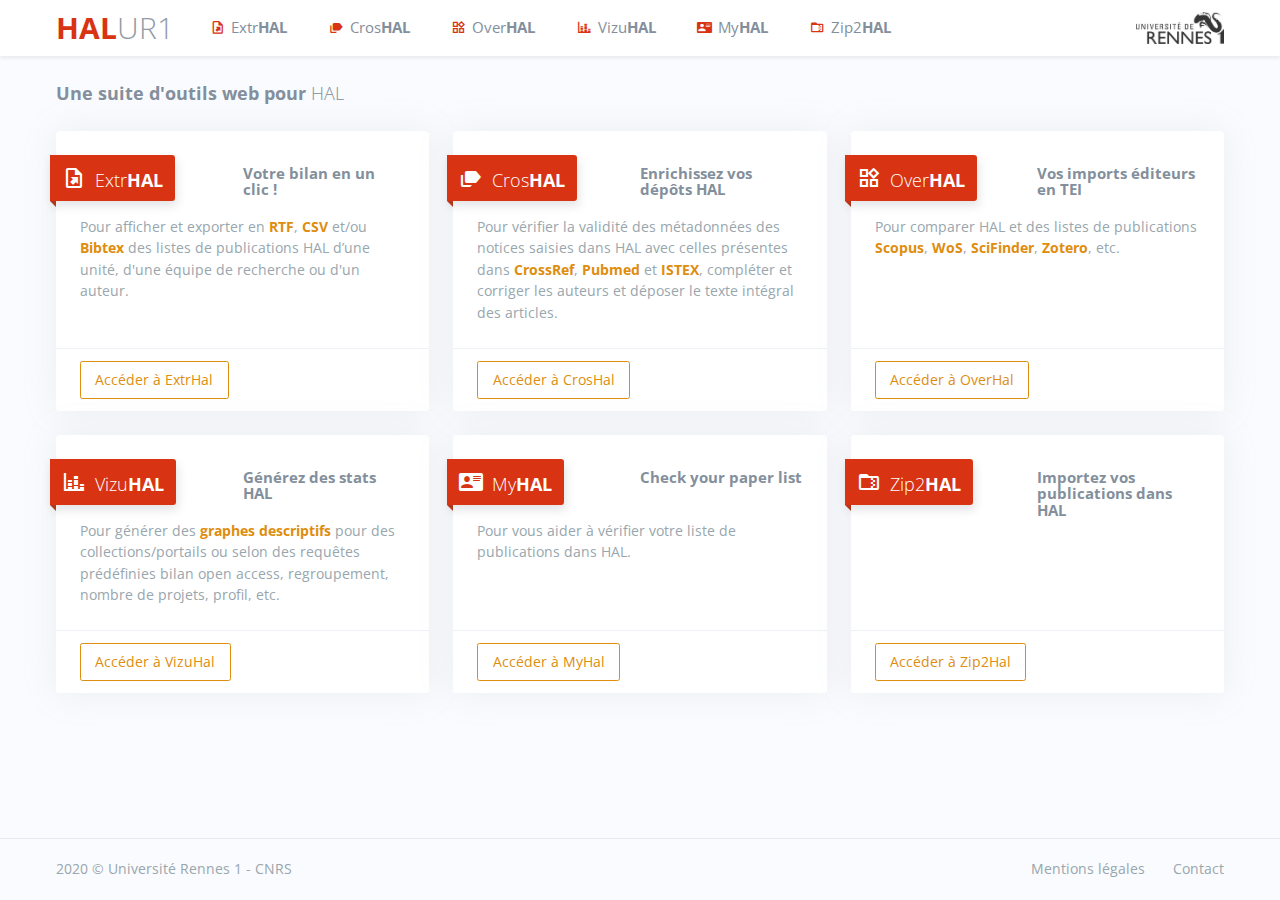
==== index.html @ c28a36e7 "Dépôt initial" ====
<!DOCTYPE html>
    <html lang="en">

    <head>
        <meta charset="utf-8" />
        <title>HAL - UR1</title>
        <meta name="viewport" content="width=device-width, initial-scale=1.0">
        <meta content="" name="description" />
        <meta content="Coderthemes + Lizuka" name="author" />
        <!-- App favicon -->
        <link rel="shortcut icon" href="assets/images/favicon.ico">

        <!-- third party css -->
        <!-- <link href="assets/css/vendor/jquery-jvectormap-1.2.2.css" rel="stylesheet" type="text/css" /> -->
        <!-- third party css end -->

        <!-- App css -->
        <link href="assets/css/icons.min.css" rel="stylesheet" type="text/css" />
        <link href="assets/css/app-hal-ur1.min.css" rel="stylesheet" type="text/css" id="light-style" />
        <!-- <link href="assets/css/app-creative-dark.min.css" rel="stylesheet" type="text/css" id="dark-style" /> -->
        

    </head>

    <body class="loading" data-layout="topnav">
        
        <!-- Begin page -->
        <div class="wrapper">

            <!-- ============================================================== -->
            <!-- Start Page Content here -->
            <!-- ============================================================== -->

            <div class="content-page">
                <div class="content">
                    

                    <div class="topnav shadow-sm">
                        <div class="container-fluid d-flex justify-content-between  ">
                            <nav class="navbar navbar-light navbar-expand-lg topnav-menu">
                                <div class="brand-name mr-4">
                                    <h1 class="h2"><a href="index.html" class=" text-gray-700"><span class="text-primary">HAL</span><span class="font-weight-light">UR1</span></a></h1>
                                </div>
                                <a class="navbar-toggle"  data-toggle="collapse" data-target="#topnav-menu-content">
                                    <div class="lines">
                                        <span></span>
                                        <span></span>
                                        <span></span>
                                    </div>
                                </a>
                                <div class="collapse navbar-collapse" id="topnav-menu-content">
                                    <ul class="navbar-nav">
                                        <li class="nav-item dropdown">
                                            <a class="nav-link dropdown-toggle arrow-none" href="extrhal.html" id="topnav-extrhal" role="button">
                                                <i class="mdi mdi-file-export-outline text-primary mr-1"></i>Extr<span class="font-weight-bold">HAL</span> 
                                            </a>
                       
                                        </li>
                                        <li class="nav-item dropdown">
                                            <a class="nav-link dropdown-toggle arrow-none" href="croshal.html" id="topnav-crosshal" role="button">
                                                <i class="mdi mdi-label-multiple text-primary mr-1"></i>Cros<span class="font-weight-bold">HAL</span> 
                                            </a>
                                        </li>
                                        <li class="nav-item dropdown">
                                            <a class="nav-link dropdown-toggle arrow-none" href="overhal.html" id="topnav-overhal" role="button">
                                                <i class="mdi mdi-widgets-outline text-primary mr-1"></i>Over<span class="font-weight-bold">HAL</span> 
                                            </a>
                        
                                        </li>
                                        <li class="nav-item dropdown">
                                            <a class="nav-link dropdown-toggle arrow-none" href="vizuhal.html" id="topnav-vizuhal" role="button">
                                                <i class="mdi mdi-chart-bar-stacked text-primary mr-1"></i>Vizu<span class="font-weight-bold">HAL</span> 
                                            </a>
                        
                                        </li>

                                        <li class="nav-item dropdown">
                                            <a class="nav-link dropdown-toggle arrow-none" href="myhal.html" id="topnav-myhal" role="button">
                                                <i class="mdi mdi mdi-account-card-details text-primary mr-1"></i>My<span class="font-weight-bold">HAL</span> 
                                            </a>
                                        </li>

                                        <li class="nav-item dropdown">
                                            <a class="nav-link dropdown-toggle arrow-none" href="zip2hal.html" id="topnav-myhal" role="button">
                                                <i class="mdi mdi mdi-folder-zip-outline text-primary mr-1"></i>Zip2<span class="font-weight-bold">HAL</span> 
                                            </a>
                                        </li>
                                        <!-- <li class="nav-item dropdown">
                                            <a class="nav-link dropdown-toggle arrow-none" href="zip2hal.html" id="topnav-zip2hal" role="button" data-toggle="dropdown" aria-haspopup="true" aria-expanded="false">
                                                <i class="mdi mdi-folder-zip-outline text-primary mr-1"></i>Zip2<span class="font-weight-bold">HAL</span> <div class="arrow-down"></div>
                                            </a>
                                            <div class="dropdown-menu" aria-labelledby="topnav-layouts">
                                                <a href="#!" class="dropdown-item">Exemple de sous menu</a>
                                                <a href="#!" class="dropdown-item">Exemple de sous menu</a>
                                            </div>
                                        </li> -->
                                    </ul>
                                </div>
                            </nav>

                            <div class="brand-logo mt-2 ml-4">
                                    <img src="assets/images/logo_UR1_gris_petit.jpg" alt="" height="32">

                            </div>
                        </div>
                    </div>

                    
                    <!-- Start Content-->
                    <div class="container-fluid">

                        <!-- start page title -->
                        <div class="row">
                            <div class="col-12">
                                <div class="page-title-box">
                                    <h4 class="page-title">Une suite d'outils web pour <span class="font-weight-light">HAL</span></h4>
                                </div>
                            </div>
                        </div>
                        <!-- end page title -->

                        <div class="row">
                            <div class="col-12">

                                <div class="row">
                                    <div class="col-lg-4 d-flex">

                                        <div class="card ribbon-box w-100">
                                            <div class="card-body">
                                                <div class="ribbon ribbon-primary float-left"><i class="mdi mdi-file-export-outline mdi-24px text-white mr-1"></i> <h4 class="d-inline"> <span class="font-weight-light">Extr</span>HAL</h4></div>
                                                <h5 class="float-right w-50">Votre bilan en un clic&nbsp;!</h5>
                                                <div class="ribbon-content">
                                                    <p class="mb-0 text-muted">
                                                        Pour afficher et exporter en 
                                                        <span class="text-secondary font-weight-bold">RTF</span>, <span class="text-secondary font-weight-bold">CSV</span> et/ou <span class="text-secondary font-weight-bold">Bibtex</span> des listes de publications HAL d’une unité, d'une équipe de recherche ou d'un auteur.
                                                    </p>
                                                
                                                </div>
                                            </div> <!-- end card-body -->
                                            <div class="card-footer">
                                                <a href="extrhal.html" class="btn btn-outline-secondary">Accéder à ExtrHal</a>
                                            </div>
                                        </div> <!-- end card-->

                                    </div> <!-- end col-->

                                    <div class="col-lg-4 d-flex">

                                        <div class="card ribbon-box w-100">
                                            <div class="card-body">
                                                <div class="ribbon ribbon-primary float-left"><i class="mdi mdi-label-multiple mdi-24px text-white mr-1"></i> <h4 class="d-inline"> <span class="font-weight-light">Cros</span>HAL</h4></div>
                                                <h5 class="float-right w-50">Enrichissez vos dépôts HAL</h5>
                                                <div class="ribbon-content">
                                                    <p class="mb-0 text-muted">
                                                       Pour vérifier la validité des métadonnées des notices saisies dans HAL avec celles présentes dans <span class="text-secondary font-weight-bold">CrossRef</span>, <span class="text-secondary font-weight-bold">Pubmed</span> et <span class="text-secondary font-weight-bold">ISTEX</span>, compléter et corriger les auteurs et déposer le texte intégral des articles.
                                                    </p>
                                                
                                                </div>
                                            </div> <!-- end card-body -->
                                            <div class="card-footer">
                                                <a href="croshal.html" class="btn btn-outline-secondary">Accéder à CrosHal</a>
                                            </div>
                                        </div> <!-- end card-->

                                    </div> <!-- end col-->
                                
                                    <div class="col-lg-4 d-flex">

                                        <div class="card ribbon-box w-100">
                                            <div class="card-body">
                                                <div class="ribbon ribbon-primary float-left"><i class="mdi mdi-widgets-outline mdi-24px text-white mr-1"></i> <h4 class="d-inline"> <span class="font-weight-light">Over</span>HAL</h4></div>
                                                <h5 class="float-right w-50">Vos imports éditeurs en TEI</h5>
                                                <div class="ribbon-content">
                                                    <p class="mb-0 text-muted">
                                                        Pour comparer HAL et des listes de publications <span class="text-secondary font-weight-bold">Scopus</span>, <span class="text-secondary font-weight-bold">WoS</span>, <span class="text-secondary font-weight-bold">SciFinder</span>, <span class="text-secondary font-weight-bold">Zotero</span>, etc.
                                                    </p>
                                                
                                                </div>
                                            </div> <!-- end card-body -->
                                            <div class="card-footer">
                                                <a href="overhal.html" class="btn btn-outline-secondary">Accéder à OverHal</a>
                                            </div>
                                        </div> <!-- end card-->

                                    </div> <!-- end col-->
                                    </div> <!-- end row -->

                                <div class="row">
                                    <div class="col-lg-4 d-flex">

                                        <div class="card ribbon-box w-100">
                                            <div class="card-body">
                                                <div class="ribbon ribbon-primary float-left"><i class="mdi mdi-chart-bar-stacked mdi-24px text-white mr-1"></i> <h4 class="d-inline"> <span class="font-weight-light">Vizu</span>HAL</h4></div>
                                                <h5 class="float-right w-50">Générez des stats HAL</h5>
                                                <div class="ribbon-content">
                                                    <p class="mb-0 text-muted">
                                                        Pour générer des <span class="text-secondary font-weight-bold">graphes descriptifs</span> pour des collections/portails ou selon des requêtes prédéfinies bilan open access, regroupement, nombre de projets, profil, etc.
                                                        
                                                    </p>
                                                
                                                </div>
                                            </div> <!-- end card-body -->
                                            <div class="card-footer">
                                                <a href="vizuhal.html" class="btn btn-outline-secondary">Accéder à VizuHal</a>
                                            </div>
                                        </div> <!-- end card-->

                                    </div> <!-- end col-->

                                    <div class="col-lg-4 d-flex">

                                        <div class="card ribbon-box w-100">
                                            <div class="card-body">
                                                <div class="ribbon ribbon-primary float-left"><i class="mdi mdi mdi-account-card-details mdi-24px text-white mr-1"></i> <h4 class="d-inline"> <span class="font-weight-light">My</span>HAL</h4></div>
                                                <h5 class="float-right w-50">Check your paper list</h5>
                                                <div class="ribbon-content">
                                                    <p class="mb-0 text-muted">
                                                       Pour vous aider à vérifier votre liste de publications dans HAL.
                                                    </p>
                                                
                                                </div>
                                            </div> <!-- end card-body -->
                                            <div class="card-footer">
                                                <a href="myhal.html" class="btn btn-outline-secondary">Accéder à MyHal</a>
                                            </div>
                                        </div> <!-- end card-->

                                    </div> <!-- end col-->
                                
                                    <div class="col-lg-4 d-flex">

                                        <div class="card ribbon-box w-100">
                                            <div class="card-body">
                                                <div class="ribbon ribbon-primary float-left"><i class="mdi mdi-folder-zip-outline  mdi-24px text-white mr-1"></i> <h4 class="d-inline"> <span class="font-weight-light">Zip2</span>HAL</h4></div>
                                                <h5 class="float-right w-50">Importez vos publications dans HAL</h5>
                                                <div class="ribbon-content">
                                                    <p class="mb-0 text-muted">
                                                        
                                                    </p>
                                                
                                                </div>
                                            </div> <!-- end card-body -->
                                            <div class="card-footer">
                                                <a href="zip2hal.html" class="btn btn-outline-secondary">Accéder à Zip2Hal</a>
                                            </div>
                                        </div> <!-- end card-->

                                    </div> <!-- end col-->
                                    </div> <!-- end row -->

                            </div> <!-- end col -->
                        </div>
                        <!-- end row -->

                       

                    </div>
                    <!-- container -->

                </div>
                <!-- content -->

                <!-- Footer Start -->
                <footer class="footer">
                    <div class="container-fluid">
                        <div class="row">
                            <div class="col-md-6">
                                2020 © Université Rennes 1 - CNRS
                            </div>
                            <div class="col-md-6">
                                <div class="text-md-right footer-links d-none d-md-block">
                                    <a href="javascript: void(0);">Mentions légales</a>
                                    <a href="javascript: void(0);">Contact</a>
                                </div>
                            </div>
                        </div>
                    </div>
                </footer>
                <!-- end Footer -->

            </div>

            <!-- ============================================================== -->
            <!-- End Page content -->
            <!-- ============================================================== -->


        </div>
        <!-- END wrapper -->

       

        <!-- bundle -->
        <script src="assets/js/vendor.min.js"></script>
        <script src="assets/js/app.min.js"></script>

        <!-- third party js -->
        <!-- <script src="assets/js/vendor/apexcharts.min.js"></script> -->
        <!-- <script src="assets/js/vendor/jquery-jvectormap-1.2.2.min.js"></script> -->
        <!-- <script src="assets/js/vendor/jquery-jvectormap-world-mill-en.js"></script> -->
        <!-- third party js ends -->

        <!-- demo app -->
        <!-- <script src="assets/js/pages/demo.dashboard.js"></script> -->
        <!-- end demo js-->
    </body>
</html>
---- assets/css/icons.min.css ----
@charset "UTF-8";@font-face{font-family:unicons;src:url(../fonts/unicons.eot?34404611);src:url(../fontsunicons.eot?34404611#iefix) format("embedded-opentype"),url(../fonts/unicons.woff2?34404611) format("woff2"),url(../fonts/unicons.woff?34404611) format("woff"),url(../fonts/unicons.ttf?34404611) format("truetype"),url(../fonts/unicons.svg?34404611#unicons) format("svg");font-weight:400;font-style:normal}[class*=" uil-"]:before,[class^=uil-]:before{font-family:unicons;font-style:normal;font-weight:400;speak:none;display:inline-block;text-decoration:inherit;text-align:center;font-variant:normal;text-transform:none;line-height:1em;-webkit-font-smoothing:antialiased;-moz-osx-font-smoothing:grayscale}.uil-0-plus:before{content:'\e800'}.uil-10-plus:before{content:'\e801'}.uil-12-plus:before{content:'\e802'}.uil-13-plus:before{content:'\e803'}.uil-16-plus:before{content:'\e804'}.uil-17-plus:before{content:'\e805'}.uil-18-plus:before{content:'\e806'}.uil-21-plus:before{content:'\e807'}.uil-3-plus:before{content:'\e808'}.uil-500px:before{content:'\e809'}.uil-6-plus:before{content:'\e80a'}.uil-abacus:before{content:'\e80b'}.uil-accessible-icon-alt:before{content:'\e80c'}.uil-adjust-alt:before{content:'\e80d'}.uil-adjust-circle:before{content:'\e80e'}.uil-adjust-half:before{content:'\e80f'}.uil-adjust:before{content:'\e810'}.uil-adobe:before{content:'\e811'}.uil-airplay:before{content:'\e812'}.uil-align-alt:before{content:'\e813'}.uil-align-center-alt:before{content:'\e814'}.uil-align-center-h:before{content:'\e815'}.uil-align-center-justify:before{content:'\e816'}.uil-align-center-v:before{content:'\e817'}.uil-align-center:before{content:'\e818'}.uil-align-justify:before{content:'\e819'}.uil-align-left-justify:before{content:'\e81a'}.uil-align-left:before{content:'\e81b'}.uil-align-letter-right:before{content:'\e81c'}.uil-align-right-justify:before{content:'\e81d'}.uil-align-right:before{content:'\e81e'}.uil-align:before{content:'\e81f'}.uil-ambulance:before{content:'\e820'}.uil-analysis:before{content:'\e821'}.uil-analytics:before{content:'\e822'}.uil-anchor:before{content:'\e823'}.uil-android-phone-slash:before{content:'\e824'}.uil-angle-double-down:before{content:'\e825'}.uil-angle-double-left:before{content:'\e826'}.uil-angle-double-right:before{content:'\e827'}.uil-angle-double-up:before{content:'\e828'}.uil-angle-down:before{content:'\e829'}.uil-angle-left:before{content:'\e82a'}.uil-angle-right-b:before{content:'\e82b'}.uil-angle-right:before{content:'\e82c'}.uil-angle-up:before{content:'\e82d'}.uil-angry:before{content:'\e82e'}.uil-ankh:before{content:'\e82f'}.uil-annoyed-alt:before{content:'\e830'}.uil-annoyed:before{content:'\e831'}.uil-apple:before{content:'\e832'}.uil-apps:before{content:'\e833'}.uil-archive-alt:before{content:'\e834'}.uil-archive:before{content:'\e835'}.uil-archway:before{content:'\e836'}.uil-arrow-break:before{content:'\e837'}.uil-arrow-circle-down:before{content:'\e838'}.uil-arrow-circle-left:before{content:'\e839'}.uil-arrow-circle-right:before{content:'\e83a'}.uil-arrow-circle-up:before{content:'\e83b'}.uil-arrow-compress-h:before{content:'\e83c'}.uil-arrow-down-left:before{content:'\e83d'}.uil-arrow-down-right:before{content:'\e83e'}.uil-arrow-down:before{content:'\e83f'}.uil-arrow-from-right:before{content:'\e840'}.uil-arrow-from-top:before{content:'\e841'}.uil-arrow-growth:before{content:'\e842'}.uil-arrow-left:before{content:'\e843'}.uil-arrow-random:before{content:'\e844'}.uil-arrow-resize-diagonal:before{content:'\e845'}.uil-arrow-right:before{content:'\e846'}.uil-arrow-to-bottom:before{content:'\e847'}.uil-arrow-to-right:before{content:'\e848'}.uil-arrow-up-left:before{content:'\e849'}.uil-arrow-up-right:before{content:'\e84a'}.uil-arrow-up:before{content:'\e84b'}.uil-arrows-h-alt:before{content:'\e84c'}.uil-arrows-h:before{content:'\e84d'}.uil-arrows-left-down:before{content:'\e84e'}.uil-arrows-maximize:before{content:'\e84f'}.uil-arrows-merge:before{content:'\e850'}.uil-arrows-resize-h:before{content:'\e851'}.uil-arrows-resize-v:before{content:'\e852'}.uil-arrows-resize:before{content:'\e853'}.uil-arrows-right-down:before{content:'\e854'}.uil-arrows-shrink-h:before{content:'\e855'}.uil-arrows-shrink-v:before{content:'\e856'}.uil-arrows-up-right:before{content:'\e857'}.uil-arrows-v-alt:before{content:'\e858'}.uil-arrows-v:before{content:'\e859'}.uil-assistive-listening-systems:before{content:'\e85a'}.uil-asterisk:before{content:'\e85b'}.uil-at:before{content:'\e85c'}.uil-atm-card:before{content:'\e85d'}.uil-atom:before{content:'\e85e'}.uil-auto-flash:before{content:'\e85f'}.uil-award-alt:before{content:'\e860'}.uil-award:before{content:'\e861'}.uil-baby-carriage:before{content:'\e862'}.uil-backpack:before{content:'\e863'}.uil-backspace:before{content:'\e864'}.uil-backward:before{content:'\e865'}.uil-bag-alt:before{content:'\e866'}.uil-bag-slash:before{content:'\e867'}.uil-bag:before{content:'\e868'}.uil-balance-scale:before{content:'\e869'}.uil-ball:before{content:'\e86a'}.uil-ban:before{content:'\e86b'}.uil-bars:before{content:'\e86c'}.uil-basketball-hoop:before{content:'\e86d'}.uil-basketball:before{content:'\e86e'}.uil-battery-bolt:before{content:'\e86f'}.uil-battery-empty:before{content:'\e870'}.uil-bed-double:before{content:'\e871'}.uil-bed:before{content:'\e872'}.uil-behance:before{content:'\e873'}.uil-bell-school:before{content:'\e874'}.uil-bell-slash:before{content:'\e875'}.uil-bell:before{content:'\e876'}.uil-bill:before{content:'\e877'}.uil-bitcoin-circle:before{content:'\e878'}.uil-bitcoin:before{content:'\e879'}.uil-black-berry:before{content:'\e87a'}.uil-bluetooth-b:before{content:'\e87b'}.uil-bold:before{content:'\e87c'}.uil-bolt-alt:before{content:'\e87d'}.uil-bolt-slash:before{content:'\e87e'}.uil-bolt:before{content:'\e87f'}.uil-book-alt:before{content:'\e880'}.uil-book-medical:before{content:'\e881'}.uil-book-open:before{content:'\e882'}.uil-book-reader:before{content:'\e883'}.uil-book:before{content:'\e884'}.uil-bookmark-full:before{content:'\e885'}.uil-bookmark:before{content:'\e886'}.uil-books:before{content:'\e887'}.uil-boombox:before{content:'\e888'}.uil-border-alt:before{content:'\e889'}.uil-border-bottom:before{content:'\e88a'}.uil-border-clear:before{content:'\e88b'}.uil-border-horizontal:before{content:'\e88c'}.uil-border-inner:before{content:'\e88d'}.uil-border-left:before{content:'\e88e'}.uil-border-out:before{content:'\e88f'}.uil-border-right:before{content:'\e890'}.uil-border-top:before{content:'\e891'}.uil-border-vertical:before{content:'\e892'}.uil-box:before{content:'\e893'}.uil-briefcase-alt:before{content:'\e894'}.uil-briefcase:before{content:'\e895'}.uil-bright:before{content:'\e896'}.uil-brightness-empty:before{content:'\e897'}.uil-brightness-half:before{content:'\e898'}.uil-brightness-low:before{content:'\e899'}.uil-brightness-minus:before{content:'\e89a'}.uil-brightness-plus:before{content:'\e89b'}.uil-brightness:before{content:'\e89c'}.uil-bring-bottom:before{content:'\e89d'}.uil-bring-front:before{content:'\e89e'}.uil-brush-alt:before{content:'\e89f'}.uil-bug:before{content:'\e8a0'}.uil-building:before{content:'\e8a1'}.uil-bullseye:before{content:'\e8a2'}.uil-bus-alt:before{content:'\e8a3'}.uil-bus-school:before{content:'\e8a4'}.uil-bus:before{content:'\e8a5'}.uil-calcualtor:before{content:'\e8a6'}.uil-calculator-alt:before{content:'\e8a7'}.uil-calendar-alt:before{content:'\e8a8'}.uil-calendar-slash:before{content:'\e8a9'}.uil-calender:before{content:'\e8aa'}.uil-calling:before{content:'\e8ab'}.uil-camera-change:before{content:'\e8ac'}.uil-camera-plus:before{content:'\e8ad'}.uil-camera-slash:before{content:'\e8ae'}.uil-camera:before{content:'\e8af'}.uil-cancel:before{content:'\e8b0'}.uil-capsule:before{content:'\e8b1'}.uil-capture:before{content:'\e8b2'}.uil-car-sideview:before{content:'\e8b3'}.uil-car-slash:before{content:'\e8b4'}.uil-car-wash:before{content:'\e8b5'}.uil-car:before{content:'\e8b6'}.uil-card-atm:before{content:'\e8b7'}.uil-caret-right:before{content:'\e8b8'}.uil-cart:before{content:'\e8b9'}.uil-cell:before{content:'\e8ba'}.uil-celsius:before{content:'\e8bb'}.uil-chart-bar-alt:before{content:'\e8bc'}.uil-chart-bar:before{content:'\e8bd'}.uil-chart-down:before{content:'\e8be'}.uil-chart-growth-alt:before{content:'\e8bf'}.uil-chart-growth:before{content:'\e8c0'}.uil-chart-line:before{content:'\e8c1'}.uil-chart-pie-alt:before{content:'\e8c2'}.uil-chart-pie:before{content:'\e8c3'}.uil-chart:before{content:'\e8c4'}.uil-chat-bubble-user:before{content:'\e8c5'}.uil-chat-info:before{content:'\e8c6'}.uil-chat:before{content:'\e8c7'}.uil-check-circle:before{content:'\e8c8'}.uil-check-square:before{content:'\e8c9'}.uil-check:before{content:'\e8ca'}.uil-circle-layer:before{content:'\e8cb'}.uil-circle:before{content:'\e8cc'}.uil-circuit:before{content:'\e8cd'}.uil-clapper-board:before{content:'\e8ce'}.uil-clipboard-alt:before{content:'\e8cf'}.uil-clipboard-blank:before{content:'\e8d0'}.uil-clipboard-notes:before{content:'\e8d1'}.uil-clipboard:before{content:'\e8d2'}.uil-clock-eight:before{content:'\e8d3'}.uil-clock-five:before{content:'\e8d4'}.uil-clock-nine:before{content:'\e8d5'}.uil-clock-seven:before{content:'\e8d6'}.uil-clock-ten:before{content:'\e8d7'}.uil-clock-three:before{content:'\e8d8'}.uil-clock-two:before{content:'\e8d9'}.uil-clock:before{content:'\e8da'}.uil-closed-captioning:before{content:'\e8db'}.uil-cloud-block:before{content:'\e8dc'}.uil-cloud-bookmark:before{content:'\e8dd'}.uil-cloud-check:before{content:'\e8de'}.uil-cloud-computing:before{content:'\e8df'}.uil-cloud-data-connection:before{content:'\e8e0'}.uil-cloud-database-tree:before{content:'\e8e1'}.uil-cloud-download:before{content:'\e8e2'}.uil-cloud-drizzle:before{content:'\e8e3'}.uil-cloud-exclamation:before{content:'\e8e4'}.uil-cloud-hail:before{content:'\e8e5'}.uil-cloud-heart:before{content:'\e8e6'}.uil-cloud-info:before{content:'\e8e7'}.uil-cloud-lock:before{content:'\e8e8'}.uil-cloud-meatball:before{content:'\e8e9'}.uil-cloud-moon-hail:before{content:'\e8ea'}.uil-cloud-moon-meatball:before{content:'\e8eb'}.uil-cloud-moon-rain:before{content:'\e8ec'}.uil-cloud-moon-showers:before{content:'\e8ed'}.uil-cloud-moon:before{content:'\e8ee'}.uil-cloud-question:before{content:'\e8ef'}.uil-cloud-rain-sun:before{content:'\e8f0'}.uil-cloud-rain:before{content:'\e8f1'}.uil-cloud-redo:before{content:'\e8f2'}.uil-cloud-set:before{content:'\e8f3'}.uil-cloud-share:before{content:'\e8f4'}.uil-cloud-shield:before{content:'\e8f5'}.uil-cloud-showers-alt:before{content:'\e8f6'}.uil-cloud-showers-heavy:before{content:'\e8f7'}.uil-cloud-showers:before{content:'\e8f8'}.uil-cloud-slash:before{content:'\e8f9'}.uil-cloud-sun-hail:before{content:'\e8fa'}.uil-cloud-sun-meatball:before{content:'\e8fb'}.uil-cloud-sun-rain-alt:before{content:'\e8fc'}.uil-cloud-sun-rain:before{content:'\e8fd'}.uil-cloud-sun-tear:before{content:'\e8fe'}.uil-cloud-sun:before{content:'\e8ff'}.uil-cloud-times:before{content:'\e900'}.uil-cloud-unlock:before{content:'\e901'}.uil-cloud-upload:before{content:'\e902'}.uil-cloud-wifi:before{content:'\e903'}.uil-cloud-wind:before{content:'\e904'}.uil-cloud:before{content:'\e905'}.uil-clouds:before{content:'\e906'}.uil-club:before{content:'\e907'}.uil-code:before{content:'\e908'}.uil-coffee:before{content:'\e909'}.uil-cog:before{content:'\e90a'}.uil-coins:before{content:'\e90b'}.uil-columns:before{content:'\e90c'}.uil-comment-alt-block:before{content:'\e90d'}.uil-comment-alt-chart-lines:before{content:'\e90e'}.uil-comment-alt-check:before{content:'\e90f'}.uil-comment-alt-dots:before{content:'\e910'}.uil-comment-alt-download:before{content:'\e911'}.uil-comment-alt-edit:before{content:'\e912'}.uil-comment-alt-exclamation:before{content:'\e913'}.uil-comment-alt-heart:before{content:'\e914'}.uil-comment-alt-image:before{content:'\e915'}.uil-comment-alt-info:before{content:'\e916'}.uil-comment-alt-lines:before{content:'\e917'}.uil-comment-alt-lock:before{content:'\e918'}.uil-comment-alt-medical:before{content:'\e919'}.uil-comment-alt-message:before{content:'\e91a'}.uil-comment-alt-notes:before{content:'\e91b'}.uil-comment-alt-plus:before{content:'\e91c'}.uil-comment-alt-question:before{content:'\e91d'}.uil-comment-alt-redo:before{content:'\e91e'}.uil-comment-alt-search:before{content:'\e91f'}.uil-comment-alt-share:before{content:'\e920'}.uil-comment-alt-shield:before{content:'\e921'}.uil-comment-alt-slash:before{content:'\e922'}.uil-comment-alt-upload:before{content:'\e923'}.uil-comment-alt-verify:before{content:'\e924'}.uil-comment-alt:before{content:'\e925'}.uil-comment-block:before{content:'\e926'}.uil-comment-chart-line:before{content:'\e927'}.uil-comment-check:before{content:'\e928'}.uil-comment-dots:before{content:'\e929'}.uil-comment-download:before{content:'\e92a'}.uil-comment-edit:before{content:'\e92b'}.uil-comment-exclamation:before{content:'\e92c'}.uil-comment-heart:before{content:'\e92d'}.uil-comment-image:before{content:'\e92e'}.uil-comment-info-alt:before{content:'\e92f'}.uil-comment-info:before{content:'\e930'}.uil-comment-lines:before{content:'\e931'}.uil-comment-lock:before{content:'\e932'}.uil-comment-medical:before{content:'\e933'}.uil-comment-message:before{content:'\e934'}.uil-comment-notes:before{content:'\e935'}.uil-comment-plus:before{content:'\e936'}.uil-comment-question:before{content:'\e937'}.uil-comment-redo:before{content:'\e938'}.uil-comment-search:before{content:'\e939'}.uil-comment-share:before{content:'\e93a'}.uil-comment-shield:before{content:'\e93b'}.uil-comment-slash:before{content:'\e93c'}.uil-comment-upload:before{content:'\e93d'}.uil-comment-verify:before{content:'\e93e'}.uil-comment:before{content:'\e93f'}.uil-comments-alt:before{content:'\e940'}.uil-comments:before{content:'\e941'}.uil-commnet-alt-slash:before{content:'\e942'}.uil-compact-disc:before{content:'\e943'}.uil-compass:before{content:'\e944'}.uil-compress-alt-left:before{content:'\e945'}.uil-compress-alt:before{content:'\e946'}.uil-compress-arrows:before{content:'\e947'}.uil-compress-lines:before{content:'\e948'}.uil-compress-point:before{content:'\e949'}.uil-compress-v:before{content:'\e94a'}.uil-compress:before{content:'\e94b'}.uil-computer-mouse:before{content:'\e94c'}.uil-confused:before{content:'\e94d'}.uil-constructor:before{content:'\e94e'}.uil-copy-alt:before{content:'\e94f'}.uil-copy-landscape:before{content:'\e950'}.uil-copy:before{content:'\e951'}.uil-copyright:before{content:'\e952'}.uil-corner-down-left:before{content:'\e953'}.uil-corner-down-right-alt:before{content:'\e954'}.uil-corner-down-right:before{content:'\e955'}.uil-corner-left-down:before{content:'\e956'}.uil-corner-right-down:before{content:'\e957'}.uil-corner-up-left-alt:before{content:'\e958'}.uil-corner-up-left:before{content:'\e959'}.uil-corner-up-right-alt:before{content:'\e95a'}.uil-corner-up-right:before{content:'\e95b'}.uil-creative-commons-pd-alt:before{content:'\e95c'}.uil-creative-commons-pd:before{content:'\e95d'}.uil-crockery:before{content:'\e95e'}.uil-crop-alt-rotate-left:before{content:'\e95f'}.uil-crop-alt-rotate-right:before{content:'\e960'}.uil-crop-alt:before{content:'\e961'}.uil-crosshair-alt:before{content:'\e962'}.uil-crosshair:before{content:'\e963'}.uil-crosshairs:before{content:'\e964'}.uil-cube:before{content:'\e965'}.uil-dashboard:before{content:'\e966'}.uil-data-sharing:before{content:'\e967'}.uil-database-alt:before{content:'\e968'}.uil-database:before{content:'\e969'}.uil-desert:before{content:'\e96a'}.uil-desktop-alt-slash:before{content:'\e96b'}.uil-desktop-alt:before{content:'\e96c'}.uil-desktop-cloud-alt:before{content:'\e96d'}.uil-desktop-slash:before{content:'\e96e'}.uil-desktop:before{content:'\e96f'}.uil-dialpad-alt:before{content:'\e970'}.uil-dialpad:before{content:'\e971'}.uil-diamond:before{content:'\e972'}.uil-diary-alt:before{content:'\e973'}.uil-diary:before{content:'\e974'}.uil-dice-five:before{content:'\e975'}.uil-dice-four:before{content:'\e976'}.uil-dice-one:before{content:'\e977'}.uil-dice-six:before{content:'\e978'}.uil-dice-three:before{content:'\e979'}.uil-dice-two:before{content:'\e97a'}.uil-direction:before{content:'\e97b'}.uil-directions:before{content:'\e97c'}.uil-dizzy-meh:before{content:'\e97d'}.uil-dna:before{content:'\e97e'}.uil-document-layout-center:before{content:'\e97f'}.uil-document-layout-left:before{content:'\e980'}.uil-document-layout-right:before{content:'\e981'}.uil-document:before{content:'\e982'}.uil-dollar-alt:before{content:'\e983'}.uil-dollar-sign-alt:before{content:'\e984'}.uil-dollar-sign:before{content:'\e985'}.uil-down-arrow:before{content:'\e986'}.uil-download-alt:before{content:'\e987'}.uil-dribbble:before{content:'\e988'}.uil-drill:before{content:'\e989'}.uil-dropbox:before{content:'\e98a'}.uil-dumbbell:before{content:'\e98b'}.uil-ear:before{content:'\e98c'}.uil-edit-alt:before{content:'\e98d'}.uil-edit:before{content:'\e98e'}.uil-ellipsis-h:before{content:'\e98f'}.uil-ellipsis-v:before{content:'\e990'}.uil-emoji:before{content:'\e991'}.uil-enter:before{content:'\e992'}.uil-entry:before{content:'\e993'}.uil-envelope-add:before{content:'\e994'}.uil-envelope-alt:before{content:'\e995'}.uil-envelope-block:before{content:'\e996'}.uil-envelope-bookmark:before{content:'\e997'}.uil-envelope-check:before{content:'\e998'}.uil-envelope-download-alt:before{content:'\e999'}.uil-envelope-download:before{content:'\e99a'}.uil-envelope-edit:before{content:'\e99b'}.uil-envelope-exclamation:before{content:'\e99c'}.uil-envelope-heart:before{content:'\e99d'}.uil-envelope-info:before{content:'\e99e'}.uil-envelope-lock:before{content:'\e99f'}.uil-envelope-minus:before{content:'\e9a0'}.uil-envelope-open:before{content:'\e9a1'}.uil-envelope-question:before{content:'\e9a2'}.uil-envelope-receive:before{content:'\e9a3'}.uil-envelope-redo:before{content:'\e9a4'}.uil-envelope-search:before{content:'\e9a5'}.uil-envelope-send:before{content:'\e9a6'}.uil-envelope-share:before{content:'\e9a7'}.uil-envelope-shield:before{content:'\e9a8'}.uil-envelope-star:before{content:'\e9a9'}.uil-envelope-times:before{content:'\e9aa'}.uil-envelope-upload-alt:before{content:'\e9ab'}.uil-envelope-upload:before{content:'\e9ac'}.uil-envelope:before{content:'\e9ad'}.uil-envelopes:before{content:'\e9ae'}.uil-equal-circle:before{content:'\e9af'}.uil-euro-circle:before{content:'\e9b0'}.uil-euro:before{content:'\e9b1'}.uil-exchange-alt:before{content:'\e9b2'}.uil-exchange:before{content:'\e9b3'}.uil-exclamation-circle:before{content:'\e9b4'}.uil-exclamation-octagon:before{content:'\e9b5'}.uil-exclamation-triangle:before{content:'\e9b6'}.uil-exclude:before{content:'\e9b7'}.uil-exit:before{content:'\e9b8'}.uil-expand-alt:before{content:'\e9b9'}.uil-expand-arrows-alt:before{content:'\e9ba'}.uil-expand-arrows:before{content:'\e9bb'}.uil-expand-from-corner:before{content:'\e9bc'}.uil-expand-left:before{content:'\e9bd'}.uil-expand-right:before{content:'\e9be'}.uil-export:before{content:'\e9bf'}.uil-exposure-alt:before{content:'\e9c0'}.uil-exposure-increase:before{content:'\e9c1'}.uil-external-link-alt:before{content:'\e9c2'}.uil-eye-slash:before{content:'\e9c3'}.uil-eye:before{content:'\e9c4'}.uil-facebook-f:before{content:'\e9c5'}.uil-facebook-messenger:before{content:'\e9c6'}.uil-facebook:before{content:'\e9c7'}.uil-fahrenheit:before{content:'\e9c8'}.uil-fast-mail-alt:before{content:'\e9c9'}.uil-fast-mail:before{content:'\e9ca'}.uil-favorite:before{content:'\e9cb'}.uil-feedback:before{content:'\e9cc'}.uil-file-alt:before{content:'\e9cd'}.uil-file-blank:before{content:'\e9ce'}.uil-file-block-alt:before{content:'\e9cf'}.uil-file-bookmark-alt:before{content:'\e9d0'}.uil-file-check-alt:before{content:'\e9d1'}.uil-file-check:before{content:'\e9d2'}.uil-file-contract-dollar:before{content:'\e9d3'}.uil-file-copy-alt:before{content:'\e9d4'}.uil-file-download-alt:before{content:'\e9d5'}.uil-file-download:before{content:'\e9d6'}.uil-file-edit-alt:before{content:'\e9d7'}.uil-file-exclamation-alt:before{content:'\e9d8'}.uil-file-exclamation:before{content:'\e9d9'}.uil-file-heart:before{content:'\e9da'}.uil-file-info-alt:before{content:'\e9db'}.uil-file-landscape-alt:before{content:'\e9dc'}.uil-file-landscape:before{content:'\e9dd'}.uil-file-lanscape-slash:before{content:'\e9de'}.uil-file-lock-alt:before{content:'\e9df'}.uil-file-medical-alt:before{content:'\e9e0'}.uil-file-medical:before{content:'\e9e1'}.uil-file-minus-alt:before{content:'\e9e2'}.uil-file-minus:before{content:'\e9e3'}.uil-file-network:before{content:'\e9e4'}.uil-file-plus-alt:before{content:'\e9e5'}.uil-file-plus:before{content:'\e9e6'}.uil-file-question-alt:before{content:'\e9e7'}.uil-file-question:before{content:'\e9e8'}.uil-file-redo-alt:before{content:'\e9e9'}.uil-file-search-alt:before{content:'\e9ea'}.uil-file-share-alt:before{content:'\e9eb'}.uil-file-shield-alt:before{content:'\e9ec'}.uil-file-slash:before{content:'\e9ed'}.uil-file-times-alt:before{content:'\e9ee'}.uil-file-times:before{content:'\e9ef'}.uil-file-upload-alt:before{content:'\e9f0'}.uil-file-upload:before{content:'\e9f1'}.uil-file:before{content:'\e9f2'}.uil-files-landscapes-alt:before{content:'\e9f3'}.uil-files-landscapes:before{content:'\e9f4'}.uil-film:before{content:'\e9f5'}.uil-filter-slash:before{content:'\e9f6'}.uil-filter:before{content:'\e9f7'}.uil-flask-potion:before{content:'\e9f8'}.uil-flask:before{content:'\e9f9'}.uil-flip-h-alt:before{content:'\e9fa'}.uil-flip-h:before{content:'\e9fb'}.uil-flip-v-alt:before{content:'\e9fc'}.uil-flip-v:before{content:'\e9fd'}.uil-flower:before{content:'\e9fe'}.uil-focus-add:before{content:'\e9ff'}.uil-focus-target:before{content:'\ea00'}.uil-focus:before{content:'\ea01'}.uil-folder-check:before{content:'\ea02'}.uil-folder-download:before{content:'\ea03'}.uil-folder-exclamation:before{content:'\ea04'}.uil-folder-heart:before{content:'\ea05'}.uil-folder-info:before{content:'\ea06'}.uil-folder-lock:before{content:'\ea07'}.uil-folder-medical:before{content:'\ea08'}.uil-folder-minus:before{content:'\ea09'}.uil-folder-network:before{content:'\ea0a'}.uil-folder-plus:before{content:'\ea0b'}.uil-folder-question:before{content:'\ea0c'}.uil-folder-slash:before{content:'\ea0d'}.uil-folder-times:before{content:'\ea0e'}.uil-folder-upload:before{content:'\ea0f'}.uil-folder:before{content:'\ea10'}.uil-food:before{content:'\ea11'}.uil-football-american:before{content:'\ea12'}.uil-football-ball:before{content:'\ea13'}.uil-football:before{content:'\ea14'}.uil-forecastcloud-moon-tear:before{content:'\ea15'}.uil-forwaded-call:before{content:'\ea16'}.uil-forward:before{content:'\ea17'}.uil-frown:before{content:'\ea18'}.uil-game-structure:before{content:'\ea19'}.uil-game:before{content:'\ea1a'}.uil-gift:before{content:'\ea1b'}.uil-github-alt:before{content:'\ea1c'}.uil-github:before{content:'\ea1d'}.uil-glass-martini-alt-slash:before{content:'\ea1e'}.uil-glass-martini-alt:before{content:'\ea1f'}.uil-glass-martini:before{content:'\ea20'}.uil-glass-tea:before{content:'\ea21'}.uil-glass:before{content:'\ea22'}.uil-globe:before{content:'\ea23'}.uil-gold:before{content:'\ea24'}.uil-google-drive-alt:before{content:'\ea25'}.uil-google-drive:before{content:'\ea26'}.uil-google-hangouts:before{content:'\ea27'}.uil-google-play:before{content:'\ea28'}.uil-google:before{content:'\ea29'}.uil-graduation-hat:before{content:'\ea2a'}.uil-graph-bar:before{content:'\ea2b'}.uil-grid:before{content:'\ea2c'}.uil-grids:before{content:'\ea2d'}.uil-grin-tongue-wink-alt:before{content:'\ea2e'}.uil-grin-tongue-wink:before{content:'\ea2f'}.uil-grin:before{content:'\ea30'}.uil-grip-horizontal-line:before{content:'\ea31'}.uil-hdd:before{content:'\ea32'}.uil-headphones-alt:before{content:'\ea33'}.uil-headphones:before{content:'\ea34'}.uil-heart-alt:before{content:'\ea35'}.uil-heart-medical:before{content:'\ea36'}.uil-heart-rate:before{content:'\ea37'}.uil-heart-sign:before{content:'\ea38'}.uil-heart:before{content:'\ea39'}.uil-heartbeat:before{content:'\ea3a'}.uil-history-alt:before{content:'\ea3b'}.uil-history:before{content:'\ea3c'}.uil-home-alt:before{content:'\ea3d'}.uil-home:before{content:'\ea3e'}.uil-horizontal-align-center:before{content:'\ea3f'}.uil-horizontal-align-left:before{content:'\ea40'}.uil-horizontal-align-right:before{content:'\ea41'}.uil-horizontal-distribution-center:before{content:'\ea42'}.uil-horizontal-distribution-left:before{content:'\ea43'}.uil-horizontal-distribution-right:before{content:'\ea44'}.uil-hunting:before{content:'\ea45'}.uil-image-alt-slash:before{content:'\ea46'}.uil-image-block:before{content:'\ea47'}.uil-image-broken:before{content:'\ea48'}.uil-image-check:before{content:'\ea49'}.uil-image-download:before{content:'\ea4a'}.uil-image-edit:before{content:'\ea4b'}.uil-image-lock:before{content:'\ea4c'}.uil-image-minus:before{content:'\ea4d'}.uil-image-plus:before{content:'\ea4e'}.uil-image-question:before{content:'\ea4f'}.uil-image-redo:before{content:'\ea50'}.uil-image-resize-landscape:before{content:'\ea51'}.uil-image-resize-square:before{content:'\ea52'}.uil-image-search:before{content:'\ea53'}.uil-image-share:before{content:'\ea54'}.uil-image-shield:before{content:'\ea55'}.uil-image-slash:before{content:'\ea56'}.uil-image-times:before{content:'\ea57'}.uil-image-upload:before{content:'\ea58'}.uil-image-v:before{content:'\ea59'}.uil-image:before{content:'\ea5a'}.uil-images:before{content:'\ea5b'}.uil-incoming-call:before{content:'\ea5c'}.uil-info-circle:before{content:'\ea5d'}.uil-instagram-alt:before{content:'\ea5e'}.uil-instagram:before{content:'\ea5f'}.uil-intercom:before{content:'\ea60'}.uil-invoice:before{content:'\ea61'}.uil-italic:before{content:'\ea62'}.uil-jackhammer:before{content:'\ea63'}.uil-java-script:before{content:'\ea64'}.uil-kayak:before{content:'\ea65'}.uil-key-skeleton-alt:before{content:'\ea66'}.uil-key-skeleton:before{content:'\ea67'}.uil-keyboard-alt:before{content:'\ea68'}.uil-keyboard-hide:before{content:'\ea69'}.uil-keyboard-show:before{content:'\ea6a'}.uil-keyboard:before{content:'\ea6b'}.uil-keyhole-circle:before{content:'\ea6c'}.uil-keyhole-square-full:before{content:'\ea6d'}.uil-keyhole-square:before{content:'\ea6e'}.uil-kid:before{content:'\ea6f'}.uil-label-alt:before{content:'\ea70'}.uil-label:before{content:'\ea71'}.uil-lamp:before{content:'\ea72'}.uil-laptop-cloud:before{content:'\ea73'}.uil-laptop:before{content:'\ea74'}.uil-laughing:before{content:'\ea75'}.uil-layer-group-slash:before{content:'\ea76'}.uil-layer-group:before{content:'\ea77'}.uil-layers-alt:before{content:'\ea78'}.uil-layers-slash:before{content:'\ea79'}.uil-layers:before{content:'\ea7a'}.uil-left-arrow-from-left:before{content:'\ea7b'}.uil-left-arrow-to-left:before{content:'\ea7c'}.uil-left-indent-alt:before{content:'\ea7d'}.uil-left-indent:before{content:'\ea7e'}.uil-left-to-right-text-direction:before{content:'\ea7f'}.uil-life-ring:before{content:'\ea80'}.uil-lightbulb-alt:before{content:'\ea81'}.uil-lightbulb:before{content:'\ea82'}.uil-line-alt:before{content:'\ea83'}.uil-line-spacing:before{content:'\ea84'}.uil-line:before{content:'\ea85'}.uil-link-alt:before{content:'\ea86'}.uil-link-broken:before{content:'\ea87'}.uil-link-h:before{content:'\ea88'}.uil-link:before{content:'\ea89'}.uil-linkedin-alt:before{content:'\ea8a'}.uil-linkedin:before{content:'\ea8b'}.uil-list-ui-alt:before{content:'\ea8c'}.uil-list-ul:before{content:'\ea8d'}.uil-location-arrow-alt:before{content:'\ea8e'}.uil-location-arrow:before{content:'\ea8f'}.uil-location-pin-alt:before{content:'\ea90'}.uil-location-point:before{content:'\ea91'}.uil-location:before{content:'\ea92'}.uil-lock-access:before{content:'\ea93'}.uil-lock-alt:before{content:'\ea94'}.uil-lock-open-alt:before{content:'\ea95'}.uil-lock-slash:before{content:'\ea96'}.uil-lock:before{content:'\ea97'}.uil-mailbox-alt:before{content:'\ea98'}.uil-mailbox:before{content:'\ea99'}.uil-map-marker-alt:before{content:'\ea9a'}.uil-map-marker-edit:before{content:'\ea9b'}.uil-map-marker-info:before{content:'\ea9c'}.uil-map-marker-minus:before{content:'\ea9d'}.uil-map-marker-plus:before{content:'\ea9e'}.uil-map-marker-question:before{content:'\ea9f'}.uil-map-marker-shield:before{content:'\eaa0'}.uil-map-marker-slash:before{content:'\eaa1'}.uil-map-marker:before{content:'\eaa2'}.uil-map-pin-alt:before{content:'\eaa3'}.uil-map-pin:before{content:'\eaa4'}.uil-map:before{content:'\eaa5'}.uil-mars:before{content:'\eaa6'}.uil-maximize-left:before{content:'\eaa7'}.uil-medal:before{content:'\eaa8'}.uil-medical-drip:before{content:'\eaa9'}.uil-medical-square-full:before{content:'\eaaa'}.uil-medical-square:before{content:'\eaab'}.uil-medical:before{content:'\eaac'}.uil-medium-m:before{content:'\eaad'}.uil-medkit:before{content:'\eaae'}.uil-meeting-board:before{content:'\eaaf'}.uil-meh-alt:before{content:'\eab0'}.uil-meh-closed-eye:before{content:'\eab1'}.uil-meh:before{content:'\eab2'}.uil-message:before{content:'\eab3'}.uil-microphone-slash:before{content:'\eab4'}.uil-microphone:before{content:'\eab5'}.uil-minus-circle:before{content:'\eab6'}.uil-minus-path:before{content:'\eab7'}.uil-minus-square-full:before{content:'\eab8'}.uil-minus-square:before{content:'\eab9'}.uil-minus:before{content:'\eaba'}.uil-missed-call:before{content:'\eabb'}.uil-mobey-bill-slash:before{content:'\eabc'}.uil-mobile-android-alt:before{content:'\eabd'}.uil-mobile-android:before{content:'\eabe'}.uil-mobile-vibrate:before{content:'\eabf'}.uil-modem:before{content:'\eac0'}.uil-money-bill-stack:before{content:'\eac1'}.uil-money-bill:before{content:'\eac2'}.uil-money-insert:before{content:'\eac3'}.uil-money-stack:before{content:'\eac4'}.uil-money-withdraw:before{content:'\eac5'}.uil-money-withdrawal:before{content:'\eac6'}.uil-moneybag-alt:before{content:'\eac7'}.uil-moneybag:before{content:'\eac8'}.uil-monitor-heart-rate:before{content:'\eac9'}.uil-monitor:before{content:'\eaca'}.uil-moon-eclipse:before{content:'\eacb'}.uil-moon:before{content:'\eacc'}.uil-moonset:before{content:'\eacd'}.uil-mountains-sun:before{content:'\eace'}.uil-mountains:before{content:'\eacf'}.uil-mouse-alt:before{content:'\ead0'}.uil-mouse:before{content:'\ead1'}.uil-multiply:before{content:'\ead2'}.uil-music-note:before{content:'\ead3'}.uil-music-tune-slash:before{content:'\ead4'}.uil-music:before{content:'\ead5'}.uil-n-a:before{content:'\ead6'}.uil-navigator:before{content:'\ead7'}.uil-nerd:before{content:'\ead8'}.uil-newspaper:before{content:'\ead9'}.uil-ninja:before{content:'\eada'}.uil-no-entry:before{content:'\eadb'}.uil-notebooks:before{content:'\eadc'}.uil-notes:before{content:'\eadd'}.uil-object-group:before{content:'\eade'}.uil-object-ungroup:before{content:'\eadf'}.uil-octagon:before{content:'\eae0'}.uil-outgoing-call:before{content:'\eae1'}.uil-package:before{content:'\eae2'}.uil-padlock:before{content:'\eae3'}.uil-paint-tool:before{content:'\eae4'}.uil-palette:before{content:'\eae5'}.uil-panorama-h-alt:before{content:'\eae6'}.uil-panorama-h:before{content:'\eae7'}.uil-panorama-v:before{content:'\eae8'}.uil-paperclip:before{content:'\eae9'}.uil-paragraph:before{content:'\eaea'}.uil-parcel:before{content:'\eaeb'}.uil-parking-square:before{content:'\eaec'}.uil-pathfinder-unite:before{content:'\eaed'}.uil-pathfinder:before{content:'\eaee'}.uil-pause-circle:before{content:'\eaef'}.uil-pause:before{content:'\eaf0'}.uil-paypal:before{content:'\eaf1'}.uil-pen:before{content:'\eaf2'}.uil-pentagon:before{content:'\eaf3'}.uil-phone-alt:before{content:'\eaf4'}.uil-phone-pause:before{content:'\eaf5'}.uil-phone-slash:before{content:'\eaf6'}.uil-phone-times:before{content:'\eaf7'}.uil-phone-volume:before{content:'\eaf8'}.uil-phone:before{content:'\eaf9'}.uil-picture:before{content:'\eafa'}.uil-plane-arrival:before{content:'\eafb'}.uil-plane-departure:before{content:'\eafc'}.uil-plane-fly:before{content:'\eafd'}.uil-plane:before{content:'\eafe'}.uil-play-circle:before{content:'\eaff'}.uil-play:before{content:'\eb00'}.uil-plug:before{content:'\eb01'}.uil-plus-circle:before{content:'\eb02'}.uil-plus-square:before{content:'\eb03'}.uil-plus:before{content:'\eb04'}.uil-podium:before{content:'\eb05'}.uil-polygon:before{content:'\eb06'}.uil-post-stamp:before{content:'\eb07'}.uil-postcard:before{content:'\eb08'}.uil-pound-circle:before{content:'\eb09'}.uil-pound:before{content:'\eb0a'}.uil-power:before{content:'\eb0b'}.uil-prescription-bottle:before{content:'\eb0c'}.uil-presentation-check:before{content:'\eb0d'}.uil-presentation-edit:before{content:'\eb0e'}.uil-presentation-line:before{content:'\eb0f'}.uil-presentation-lines-alt:before{content:'\eb10'}.uil-presentation-minus:before{content:'\eb11'}.uil-presentation-play:before{content:'\eb12'}.uil-presentation-plus:before{content:'\eb13'}.uil-presentation-times:before{content:'\eb14'}.uil-presentation:before{content:'\eb15'}.uil-previous:before{content:'\eb16'}.uil-pricetag-alt:before{content:'\eb17'}.uil-print-slash:before{content:'\eb18'}.uil-print:before{content:'\eb19'}.uil-processor:before{content:'\eb1a'}.uil-pump:before{content:'\eb1b'}.uil-puzzle-piece:before{content:'\eb1c'}.uil-question-circle:before{content:'\eb1d'}.uil-raddit-alien-alt:before{content:'\eb1e'}.uil-rainbow:before{content:'\eb1f'}.uil-raindrops-alt:before{content:'\eb20'}.uil-raindrops:before{content:'\eb21'}.uil-receipt-alt:before{content:'\eb22'}.uil-receipt:before{content:'\eb23'}.uil-record-audio:before{content:'\eb24'}.uil-redo:before{content:'\eb25'}.uil-refresh:before{content:'\eb26'}.uil-registered:before{content:'\eb27'}.uil-repeat:before{content:'\eb28'}.uil-restaurant:before{content:'\eb29'}.uil-right-indent-alt:before{content:'\eb2a'}.uil-right-to-left-text-direction:before{content:'\eb2b'}.uil-robot:before{content:'\eb2c'}.uil-rope-way:before{content:'\eb2d'}.uil-rotate-360:before{content:'\eb2e'}.uil-rss-alt:before{content:'\eb2f'}.uil-rss-interface:before{content:'\eb30'}.uil-rss:before{content:'\eb31'}.uil-ruler-combined:before{content:'\eb32'}.uil-ruler:before{content:'\eb33'}.uil-sad-cry:before{content:'\eb34'}.uil-sad-crying:before{content:'\eb35'}.uil-sad-dizzy:before{content:'\eb36'}.uil-sad-squint:before{content:'\eb37'}.uil-sad:before{content:'\eb38'}.uil-scaling-left:before{content:'\eb39'}.uil-scaling-right:before{content:'\eb3a'}.uil-scenery:before{content:'\eb3b'}.uil-schedule:before{content:'\eb3c'}.uil-science:before{content:'\eb3d'}.uil-screw:before{content:'\eb3e'}.uil-scroll-h:before{content:'\eb3f'}.uil-scroll:before{content:'\eb40'}.uil-search-alt:before{content:'\eb41'}.uil-search-minus:before{content:'\eb42'}.uil-search-plus:before{content:'\eb43'}.uil-search:before{content:'\eb44'}.uil-selfie:before{content:'\eb45'}.uil-server-alt:before{content:'\eb46'}.uil-server-connection:before{content:'\eb47'}.uil-server-network-alt:before{content:'\eb48'}.uil-server-network:before{content:'\eb49'}.uil-server:before{content:'\eb4a'}.uil-servers:before{content:'\eb4b'}.uil-servicemark:before{content:'\eb4c'}.uil-share-alt:before{content:'\eb4d'}.uil-shield-check:before{content:'\eb4e'}.uil-shield-exclamation:before{content:'\eb4f'}.uil-shield-question:before{content:'\eb50'}.uil-shield-slash:before{content:'\eb51'}.uil-shield:before{content:'\eb52'}.uil-ship:before{content:'\eb53'}.uil-shop:before{content:'\eb54'}.uil-shopping-basket:before{content:'\eb55'}.uil-shopping-cart-alt:before{content:'\eb56'}.uil-shopping-trolley:before{content:'\eb57'}.uil-shovel:before{content:'\eb58'}.uil-shrink:before{content:'\eb59'}.uil-shuffle:before{content:'\eb5a'}.uil-shutter-alt:before{content:'\eb5b'}.uil-shutter:before{content:'\eb5c'}.uil-sick:before{content:'\eb5d'}.uil-sigma:before{content:'\eb5e'}.uil-sign-alt:before{content:'\eb5f'}.uil-sign-in-alt:before{content:'\eb60'}.uil-sign-left:before{content:'\eb61'}.uil-sign-out-alt:before{content:'\eb62'}.uil-sign-right:before{content:'\eb63'}.uil-signal-alt-3:before{content:'\eb64'}.uil-signal-alt:before{content:'\eb65'}.uil-signal:before{content:'\eb66'}.uil-silence:before{content:'\eb67'}.uil-silent-squint:before{content:'\eb68'}.uil-sim-card:before{content:'\eb69'}.uil-sitemap:before{content:'\eb6a'}.uil-skip-forward-alt:before{content:'\eb6b'}.uil-skip-forward-circle:before{content:'\eb6c'}.uil-skip-forward:before{content:'\eb6d'}.uil-slack-alt:before{content:'\eb6e'}.uil-slack:before{content:'\eb6f'}.uil-sliders-v-alt:before{content:'\eb70'}.uil-sliders-v:before{content:'\eb71'}.uil-smile-beam:before{content:'\eb72'}.uil-smile-dizzy:before{content:'\eb73'}.uil-smile-squint-wink-alt:before{content:'\eb74'}.uil-smile-squint-wink:before{content:'\eb75'}.uil-smile-wink-alt:before{content:'\eb76'}.uil-smile-wink:before{content:'\eb77'}.uil-smile:before{content:'\eb78'}.uil-snapchat-ghost:before{content:'\eb79'}.uil-snapchat-square:before{content:'\eb7a'}.uil-snow-flake:before{content:'\eb7b'}.uil-snowflake-alt:before{content:'\eb7c'}.uil-snowflake:before{content:'\eb7d'}.uil-sort-amount-down:before{content:'\eb7e'}.uil-sort-amount-up:before{content:'\eb7f'}.uil-sort:before{content:'\eb80'}.uil-sorting:before{content:'\eb81'}.uil-space-key:before{content:'\eb82'}.uil-spade:before{content:'\eb83'}.uil-sperms:before{content:'\eb84'}.uil-spin:before{content:'\eb85'}.uil-sport:before{content:'\eb86'}.uil-square-full:before{content:'\eb87'}.uil-square-shape:before{content:'\eb88'}.uil-square:before{content:'\eb89'}.uil-squint:before{content:'\eb8a'}.uil-star-half-alt:before{content:'\eb8b'}.uil-star:before{content:'\eb8c'}.uil-step-backward-alt:before{content:'\eb8d'}.uil-step-backward-circle:before{content:'\eb8e'}.uil-step-backward:before{content:'\eb8f'}.uil-step-forward:before{content:'\eb90'}.uil-stop-circle:before{content:'\eb91'}.uil-stopwatch-slash:before{content:'\eb92'}.uil-stopwatch:before{content:'\eb93'}.uil-store-alt:before{content:'\eb94'}.uil-store:before{content:'\eb95'}.uil-streering:before{content:'\eb96'}.uil-stretcher:before{content:'\eb97'}.uil-subject:before{content:'\eb98'}.uil-subway-alt:before{content:'\eb99'}.uil-subway:before{content:'\eb9a'}.uil-suitcase-alt:before{content:'\eb9b'}.uil-suitcase:before{content:'\eb9c'}.uil-sun:before{content:'\eb9d'}.uil-sunset:before{content:'\eb9e'}.uil-surprise:before{content:'\eb9f'}.uil-swatchbook:before{content:'\eba0'}.uil-swimmer:before{content:'\eba1'}.uil-symbol:before{content:'\eba2'}.uil-sync-exclamation:before{content:'\eba3'}.uil-sync-slash:before{content:'\eba4'}.uil-sync:before{content:'\eba5'}.uil-syringe:before{content:'\eba6'}.uil-table:before{content:'\eba7'}.uil-tablet:before{content:'\eba8'}.uil-tablets:before{content:'\eba9'}.uil-tachometer-fast:before{content:'\ebaa'}.uil-tag-alt:before{content:'\ebab'}.uil-tag:before{content:'\ebac'}.uil-tape:before{content:'\ebad'}.uil-taxi:before{content:'\ebae'}.uil-tear:before{content:'\ebaf'}.uil-technology:before{content:'\ebb0'}.uil-telescope:before{content:'\ebb1'}.uil-temperature-empty:before{content:'\ebb2'}.uil-temperature-half:before{content:'\ebb3'}.uil-temperature-minus:before{content:'\ebb4'}.uil-temperature-plus:before{content:'\ebb5'}.uil-temperature-quarter:before{content:'\ebb6'}.uil-temperature-three-quarter:before{content:'\ebb7'}.uil-temperature:before{content:'\ebb8'}.uil-text-fields:before{content:'\ebb9'}.uil-text-size:before{content:'\ebba'}.uil-text-strike-through:before{content:'\ebbb'}.uil-text:before{content:'\ebbc'}.uil-th-large:before{content:'\ebbd'}.uil-th-slash:before{content:'\ebbe'}.uil-th:before{content:'\ebbf'}.uil-thermometer:before{content:'\ebc0'}.uil-thumbs-down:before{content:'\ebc1'}.uil-thumbs-up:before{content:'\ebc2'}.uil-thunderstorm-moon:before{content:'\ebc3'}.uil-thunderstorm-sun:before{content:'\ebc4'}.uil-thunderstorm:before{content:'\ebc5'}.uil-ticket:before{content:'\ebc6'}.uil-times-circle:before{content:'\ebc7'}.uil-times-square:before{content:'\ebc8'}.uil-times:before{content:'\ebc9'}.uil-toggle-off:before{content:'\ebca'}.uil-toggle-on:before{content:'\ebcb'}.uil-top-arrow-from-top:before{content:'\ebcc'}.uil-top-arrow-to-top:before{content:'\ebcd'}.uil-tornado:before{content:'\ebce'}.uil-trademark-circle:before{content:'\ebcf'}.uil-trademark:before{content:'\ebd0'}.uil-traffic-barrier:before{content:'\ebd1'}.uil-trash-alt:before{content:'\ebd2'}.uil-trash:before{content:'\ebd3'}.uil-trees:before{content:'\ebd4'}.uil-triangle:before{content:'\ebd5'}.uil-trophy:before{content:'\ebd6'}.uil-trowel:before{content:'\ebd7'}.uil-truck-case:before{content:'\ebd8'}.uil-truck-loading:before{content:'\ebd9'}.uil-truck:before{content:'\ebda'}.uil-tumblr-square:before{content:'\ebdb'}.uil-tumblr:before{content:'\ebdc'}.uil-tv-retro-slash:before{content:'\ebdd'}.uil-tv-retro:before{content:'\ebde'}.uil-twitter:before{content:'\ebdf'}.uil-umbrella:before{content:'\ebe0'}.uil-unamused:before{content:'\ebe1'}.uil-underline:before{content:'\ebe2'}.uil-unlock-alt:before{content:'\ebe3'}.uil-unlock:before{content:'\ebe4'}.uil-upload-alt:before{content:'\ebe5'}.uil-upload:before{content:'\ebe6'}.uil-usd-circle:before{content:'\ebe7'}.uil-usd-square:before{content:'\ebe8'}.uil-user-check:before{content:'\ebe9'}.uil-user-circle:before{content:'\ebea'}.uil-user-exclamation:before{content:'\ebeb'}.uil-user-hard-hat:before{content:'\ebec'}.uil-user-minus:before{content:'\ebed'}.uil-user-plus:before{content:'\ebee'}.uil-user-square:before{content:'\ebef'}.uil-user-times:before{content:'\ebf0'}.uil-user:before{content:'\ebf1'}.uil-users-alt:before{content:'\ebf2'}.uil-utensils-alt:before{content:'\ebf3'}.uil-utensils:before{content:'\ebf4'}.uil-vector-square-alt:before{content:'\ebf5'}.uil-vector-square:before{content:'\ebf6'}.uil-venus:before{content:'\ebf7'}.uil-vertical-align-bottom:before{content:'\ebf8'}.uil-vertical-align-center:before{content:'\ebf9'}.uil-vertical-align-top:before{content:'\ebfa'}.uil-vertical-distribute-bottom:before{content:'\ebfb'}.uil-vertical-distribution-center:before{content:'\ebfc'}.uil-vertical-distribution-top:before{content:'\ebfd'}.uil-video-slash:before{content:'\ebfe'}.uil-video:before{content:'\ebff'}.uil-visual-studio:before{content:'\ec00'}.uil-voicemail-rectangle:before{content:'\ec01'}.uil-voicemail:before{content:'\ec02'}.uil-volleyball:before{content:'\ec03'}.uil-volume-down:before{content:'\ec04'}.uil-volume-mute:before{content:'\ec05'}.uil-volume-off:before{content:'\ec06'}.uil-volume-up:before{content:'\ec07'}.uil-volume:before{content:'\ec08'}.uil-vuejs-alt:before{content:'\ec09'}.uil-vuejs:before{content:'\ec0a'}.uil-wall:before{content:'\ec0b'}.uil-wallet:before{content:'\ec0c'}.uil-watch-alt:before{content:'\ec0d'}.uil-watch:before{content:'\ec0e'}.uil-water-drop-slash:before{content:'\ec0f'}.uil-water-glass:before{content:'\ec10'}.uil-water:before{content:'\ec11'}.uil-web-grid-alt:before{content:'\ec12'}.uil-web-grid:before{content:'\ec13'}.uil-web-section-alt:before{content:'\ec14'}.uil-web-section:before{content:'\ec15'}.uil-webcam:before{content:'\ec16'}.uil-weight:before{content:'\ec17'}.uil-whatsapp:before{content:'\ec18'}.uil-wheel-barrow:before{content:'\ec19'}.uil-wheelchair-alt:before{content:'\ec1a'}.uil-wheelchair:before{content:'\ec1b'}.uil-wifi-router:before{content:'\ec1c'}.uil-wifi-slash:before{content:'\ec1d'}.uil-wifi:before{content:'\ec1e'}.uil-wind:before{content:'\ec1f'}.uil-window-grid:before{content:'\ec20'}.uil-window-maximize:before{content:'\ec21'}.uil-window-restore:before{content:'\ec22'}.uil-window-section:before{content:'\ec23'}.uil-window:before{content:'\ec24'}.uil-windsock:before{content:'\ec25'}.uil-wrap-text:before{content:'\ec26'}.uil-wrench:before{content:'\ec27'}.uil-yellow:before{content:'\ec28'}.uil-yen-circle:before{content:'\ec29'}.uil-yen:before{content:'\ec2a'}.uil-youtube-alt:before{content:'\ec2b'}.uil-youtube:before{content:'\ec2c'}@font-face{font-family:dripicons-v2;src:url(../fonts/dripicons-v2.eot);src:url(../fonts/dripicons-v2.eot?#iefix) format("embedded-opentype"),url(../fonts/dripicons-v2.woff) format("woff"),url(../fonts/dripicons-v2.ttf) format("truetype"),url(../fonts/dripicons-v2.svg#dripicons-v2) format("svg");font-weight:400;font-style:normal}[data-icon]:before{font-family:dripicons-v2!important;content:attr(data-icon);font-style:normal!important;font-weight:400!important;font-variant:normal!important;text-transform:none!important;speak:none;line-height:1;-webkit-font-smoothing:antialiased;-moz-osx-font-smoothing:grayscale}[class*=" dripicons-"]:before,[class^=dripicons-]:before{font-family:dripicons-v2!important;font-style:normal!important;font-weight:400!important;font-variant:normal!important;text-transform:none!important;speak:none;line-height:1;-webkit-font-smoothing:antialiased;-moz-osx-font-smoothing:grayscale;vertical-align:middle}.dripicons-alarm:before{content:"\61"}.dripicons-align-center:before{content:"\62"}.dripicons-align-justify:before{content:"\63"}.dripicons-align-left:before{content:"\64"}.dripicons-align-right:before{content:"\65"}.dripicons-anchor:before{content:"\66"}.dripicons-archive:before{content:"\67"}.dripicons-arrow-down:before{content:"\68"}.dripicons-arrow-left:before{content:"\69"}.dripicons-arrow-right:before{content:"\6a"}.dripicons-arrow-thin-down:before{content:"\6b"}.dripicons-arrow-thin-left:before{content:"\6c"}.dripicons-arrow-thin-right:before{content:"\6d"}.dripicons-arrow-thin-up:before{content:"\6e"}.dripicons-arrow-up:before{content:"\6f"}.dripicons-article:before{content:"\70"}.dripicons-backspace:before{content:"\71"}.dripicons-basket:before{content:"\72"}.dripicons-basketball:before{content:"\73"}.dripicons-battery-empty:before{content:"\74"}.dripicons-battery-full:before{content:"\75"}.dripicons-battery-low:before{content:"\76"}.dripicons-battery-medium:before{content:"\77"}.dripicons-bell:before{content:"\78"}.dripicons-blog:before{content:"\79"}.dripicons-bluetooth:before{content:"\7a"}.dripicons-bold:before{content:"\41"}.dripicons-bookmark:before{content:"\42"}.dripicons-bookmarks:before{content:"\43"}.dripicons-box:before{content:"\44"}.dripicons-briefcase:before{content:"\45"}.dripicons-brightness-low:before{content:"\46"}.dripicons-brightness-max:before{content:"\47"}.dripicons-brightness-medium:before{content:"\48"}.dripicons-broadcast:before{content:"\49"}.dripicons-browser:before{content:"\4a"}.dripicons-browser-upload:before{content:"\4b"}.dripicons-brush:before{content:"\4c"}.dripicons-calendar:before{content:"\4d"}.dripicons-camcorder:before{content:"\4e"}.dripicons-camera:before{content:"\4f"}.dripicons-card:before{content:"\50"}.dripicons-cart:before{content:"\51"}.dripicons-checklist:before{content:"\52"}.dripicons-checkmark:before{content:"\53"}.dripicons-chevron-down:before{content:"\54"}.dripicons-chevron-left:before{content:"\55"}.dripicons-chevron-right:before{content:"\56"}.dripicons-chevron-up:before{content:"\57"}.dripicons-clipboard:before{content:"\58"}.dripicons-clock:before{content:"\59"}.dripicons-clockwise:before{content:"\5a"}.dripicons-cloud:before{content:"\30"}.dripicons-cloud-download:before{content:"\31"}.dripicons-cloud-upload:before{content:"\32"}.dripicons-code:before{content:"\33"}.dripicons-contract:before{content:"\34"}.dripicons-contract-2:before{content:"\35"}.dripicons-conversation:before{content:"\36"}.dripicons-copy:before{content:"\37"}.dripicons-crop:before{content:"\38"}.dripicons-cross:before{content:"\39"}.dripicons-crosshair:before{content:"\21"}.dripicons-cutlery:before{content:"\22"}.dripicons-device-desktop:before{content:"\23"}.dripicons-device-mobile:before{content:"\24"}.dripicons-device-tablet:before{content:"\25"}.dripicons-direction:before{content:"\26"}.dripicons-disc:before{content:"\27"}.dripicons-document:before{content:"\28"}.dripicons-document-delete:before{content:"\29"}.dripicons-document-edit:before{content:"\2a"}.dripicons-document-new:before{content:"\2b"}.dripicons-document-remove:before{content:"\2c"}.dripicons-dot:before{content:"\2d"}.dripicons-dots-2:before{content:"\2e"}.dripicons-dots-3:before{content:"\2f"}.dripicons-download:before{content:"\3a"}.dripicons-duplicate:before{content:"\3b"}.dripicons-enter:before{content:"\3c"}.dripicons-exit:before{content:"\3d"}.dripicons-expand:before{content:"\3e"}.dripicons-expand-2:before{content:"\3f"}.dripicons-experiment:before{content:"\40"}.dripicons-export:before{content:"\5b"}.dripicons-feed:before{content:"\5d"}.dripicons-flag:before{content:"\5e"}.dripicons-flashlight:before{content:"\5f"}.dripicons-folder:before{content:"\60"}.dripicons-folder-open:before{content:"\7b"}.dripicons-forward:before{content:"\7c"}.dripicons-gaming:before{content:"\7d"}.dripicons-gear:before{content:"\7e"}.dripicons-graduation:before{content:"\5c"}.dripicons-graph-bar:before{content:"\e000"}.dripicons-graph-line:before{content:"\e001"}.dripicons-graph-pie:before{content:"\e002"}.dripicons-headset:before{content:"\e003"}.dripicons-heart:before{content:"\e004"}.dripicons-help:before{content:"\e005"}.dripicons-home:before{content:"\e006"}.dripicons-hourglass:before{content:"\e007"}.dripicons-inbox:before{content:"\e008"}.dripicons-information:before{content:"\e009"}.dripicons-italic:before{content:"\e00a"}.dripicons-jewel:before{content:"\e00b"}.dripicons-lifting:before{content:"\e00c"}.dripicons-lightbulb:before{content:"\e00d"}.dripicons-link:before{content:"\e00e"}.dripicons-link-broken:before{content:"\e00f"}.dripicons-list:before{content:"\e010"}.dripicons-loading:before{content:"\e011"}.dripicons-location:before{content:"\e012"}.dripicons-lock:before{content:"\e013"}.dripicons-lock-open:before{content:"\e014"}.dripicons-mail:before{content:"\e015"}.dripicons-map:before{content:"\e016"}.dripicons-media-loop:before{content:"\e017"}.dripicons-media-next:before{content:"\e018"}.dripicons-media-pause:before{content:"\e019"}.dripicons-media-play:before{content:"\e01a"}.dripicons-media-previous:before{content:"\e01b"}.dripicons-media-record:before{content:"\e01c"}.dripicons-media-shuffle:before{content:"\e01d"}.dripicons-media-stop:before{content:"\e01e"}.dripicons-medical:before{content:"\e01f"}.dripicons-menu:before{content:"\e020"}.dripicons-message:before{content:"\e021"}.dripicons-meter:before{content:"\e022"}.dripicons-microphone:before{content:"\e023"}.dripicons-minus:before{content:"\e024"}.dripicons-monitor:before{content:"\e025"}.dripicons-move:before{content:"\e026"}.dripicons-music:before{content:"\e027"}.dripicons-network-1:before{content:"\e028"}.dripicons-network-2:before{content:"\e029"}.dripicons-network-3:before{content:"\e02a"}.dripicons-network-4:before{content:"\e02b"}.dripicons-network-5:before{content:"\e02c"}.dripicons-pamphlet:before{content:"\e02d"}.dripicons-paperclip:before{content:"\e02e"}.dripicons-pencil:before{content:"\e02f"}.dripicons-phone:before{content:"\e030"}.dripicons-photo:before{content:"\e031"}.dripicons-photo-group:before{content:"\e032"}.dripicons-pill:before{content:"\e033"}.dripicons-pin:before{content:"\e034"}.dripicons-plus:before{content:"\e035"}.dripicons-power:before{content:"\e036"}.dripicons-preview:before{content:"\e037"}.dripicons-print:before{content:"\e038"}.dripicons-pulse:before{content:"\e039"}.dripicons-question:before{content:"\e03a"}.dripicons-reply:before{content:"\e03b"}.dripicons-reply-all:before{content:"\e03c"}.dripicons-return:before{content:"\e03d"}.dripicons-retweet:before{content:"\e03e"}.dripicons-rocket:before{content:"\e03f"}.dripicons-scale:before{content:"\e040"}.dripicons-search:before{content:"\e041"}.dripicons-shopping-bag:before{content:"\e042"}.dripicons-skip:before{content:"\e043"}.dripicons-stack:before{content:"\e044"}.dripicons-star:before{content:"\e045"}.dripicons-stopwatch:before{content:"\e046"}.dripicons-store:before{content:"\e047"}.dripicons-suitcase:before{content:"\e048"}.dripicons-swap:before{content:"\e049"}.dripicons-tag:before{content:"\e04a"}.dripicons-tag-delete:before{content:"\e04b"}.dripicons-tags:before{content:"\e04c"}.dripicons-thumbs-down:before{content:"\e04d"}.dripicons-thumbs-up:before{content:"\e04e"}.dripicons-ticket:before{content:"\e04f"}.dripicons-time-reverse:before{content:"\e050"}.dripicons-to-do:before{content:"\e051"}.dripicons-toggles:before{content:"\e052"}.dripicons-trash:before{content:"\e053"}.dripicons-trophy:before{content:"\e054"}.dripicons-upload:before{content:"\e055"}.dripicons-user:before{content:"\e056"}.dripicons-user-group:before{content:"\e057"}.dripicons-user-id:before{content:"\e058"}.dripicons-vibrate:before{content:"\e059"}.dripicons-view-apps:before{content:"\e05a"}.dripicons-view-list:before{content:"\e05b"}.dripicons-view-list-large:before{content:"\e05c"}.dripicons-view-thumb:before{content:"\e05d"}.dripicons-volume-full:before{content:"\e05e"}.dripicons-volume-low:before{content:"\e05f"}.dripicons-volume-medium:before{content:"\e060"}.dripicons-volume-off:before{content:"\e061"}.dripicons-wallet:before{content:"\e062"}.dripicons-warning:before{content:"\e063"}.dripicons-web:before{content:"\e064"}.dripicons-weight:before{content:"\e065"}.dripicons-wifi:before{content:"\e066"}.dripicons-wrong:before{content:"\e067"}.dripicons-zoom-in:before{content:"\e068"}.dripicons-zoom-out:before{content:"\e069"}@font-face{font-family:"Material Design Icons";src:url(../fonts/materialdesignicons-webfont.eot?v=4.9.95);src:url(../fonts/materialdesignicons-webfont.eot?#iefix&v=4.9.95) format("embedded-opentype"),url(../fonts/materialdesignicons-webfont.woff2?v=4.9.95) format("woff2"),url(../fonts/materialdesignicons-webfont.woff?v=4.9.95) format("woff"),url(../fonts/materialdesignicons-webfont.ttf?v=4.9.95) format("truetype");font-weight:400;font-style:normal}.mdi-set,.mdi:before{display:inline-block;font:normal normal normal 24px/1 "Material Design Icons";font-size:inherit;text-rendering:auto;line-height:inherit;-webkit-font-smoothing:antialiased;-moz-osx-font-smoothing:grayscale}.mdi-ab-testing::before{content:"\F001C"}.mdi-abjad-arabic::before{content:"\F0353"}.mdi-abjad-hebrew::before{content:"\F0354"}.mdi-abugida-devanagari::before{content:"\F0355"}.mdi-abugida-thai::before{content:"\F0356"}.mdi-access-point::before{content:"\F002"}.mdi-access-point-network::before{content:"\F003"}.mdi-access-point-network-off::before{content:"\FBBD"}.mdi-account::before{content:"\F004"}.mdi-account-alert::before{content:"\F005"}.mdi-account-alert-outline::before{content:"\FB2C"}.mdi-account-arrow-left::before{content:"\FB2D"}.mdi-account-arrow-left-outline::before{content:"\FB2E"}.mdi-account-arrow-right::before{content:"\FB2F"}.mdi-account-arrow-right-outline::before{content:"\FB30"}.mdi-account-badge::before{content:"\FD83"}.mdi-account-badge-alert::before{content:"\FD84"}.mdi-account-badge-alert-outline::before{content:"\FD85"}.mdi-account-badge-horizontal::before{content:"\FDF0"}.mdi-account-badge-horizontal-outline::before{content:"\FDF1"}.mdi-account-badge-outline::before{content:"\FD86"}.mdi-account-box::before{content:"\F006"}.mdi-account-box-multiple::before{content:"\F933"}.mdi-account-box-multiple-outline::before{content:"\F002C"}.mdi-account-box-outline::before{content:"\F007"}.mdi-account-cancel::before{content:"\F030A"}.mdi-account-cancel-outline::before{content:"\F030B"}.mdi-account-card-details::before{content:"\F5D2"}.mdi-account-card-details-outline::before{content:"\FD87"}.mdi-account-cash::before{content:"\F00C2"}.mdi-account-cash-outline::before{content:"\F00C3"}.mdi-account-check::before{content:"\F008"}.mdi-account-check-outline::before{content:"\FBBE"}.mdi-account-child::before{content:"\FA88"}.mdi-account-child-circle::before{content:"\FA89"}.mdi-account-child-outline::before{content:"\F00F3"}.mdi-account-circle::before{content:"\F009"}.mdi-account-circle-outline::before{content:"\FB31"}.mdi-account-clock::before{content:"\FB32"}.mdi-account-clock-outline::before{content:"\FB33"}.mdi-account-cog::before{content:"\F039B"}.mdi-account-cog-outline::before{content:"\F039C"}.mdi-account-convert::before{content:"\F00A"}.mdi-account-convert-outline::before{content:"\F032C"}.mdi-account-details::before{content:"\F631"}.mdi-account-details-outline::before{content:"\F039D"}.mdi-account-edit::before{content:"\F6BB"}.mdi-account-edit-outline::before{content:"\F001D"}.mdi-account-group::before{content:"\F848"}.mdi-account-group-outline::before{content:"\FB34"}.mdi-account-heart::before{content:"\F898"}.mdi-account-heart-outline::before{content:"\FBBF"}.mdi-account-key::before{content:"\F00B"}.mdi-account-key-outline::before{content:"\FBC0"}.mdi-account-lock::before{content:"\F0189"}.mdi-account-lock-outline::before{content:"\F018A"}.mdi-account-minus::before{content:"\F00D"}.mdi-account-minus-outline::before{content:"\FAEB"}.mdi-account-multiple::before{content:"\F00E"}.mdi-account-multiple-check::before{content:"\F8C4"}.mdi-account-multiple-check-outline::before{content:"\F0229"}.mdi-account-multiple-minus::before{content:"\F5D3"}.mdi-account-multiple-minus-outline::before{content:"\FBC1"}.mdi-account-multiple-outline::before{content:"\F00F"}.mdi-account-multiple-plus::before{content:"\F010"}.mdi-account-multiple-plus-outline::before{content:"\F7FF"}.mdi-account-multiple-remove::before{content:"\F0235"}.mdi-account-multiple-remove-outline::before{content:"\F0236"}.mdi-account-network::before{content:"\F011"}.mdi-account-network-outline::before{content:"\FBC2"}.mdi-account-off::before{content:"\F012"}.mdi-account-off-outline::before{content:"\FBC3"}.mdi-account-outline::before{content:"\F013"}.mdi-account-plus::before{content:"\F014"}.mdi-account-plus-outline::before{content:"\F800"}.mdi-account-question::before{content:"\FB35"}.mdi-account-question-outline::before{content:"\FB36"}.mdi-account-remove::before{content:"\F015"}.mdi-account-remove-outline::before{content:"\FAEC"}.mdi-account-search::before{content:"\F016"}.mdi-account-search-outline::before{content:"\F934"}.mdi-account-settings::before{content:"\F630"}.mdi-account-settings-outline::before{content:"\F00F4"}.mdi-account-star::before{content:"\F017"}.mdi-account-star-outline::before{content:"\FBC4"}.mdi-account-supervisor::before{content:"\FA8A"}.mdi-account-supervisor-circle::before{content:"\FA8B"}.mdi-account-supervisor-outline::before{content:"\F0158"}.mdi-account-switch::before{content:"\F019"}.mdi-account-tie::before{content:"\FCBF"}.mdi-account-tie-outline::before{content:"\F00F5"}.mdi-account-tie-voice::before{content:"\F0333"}.mdi-account-tie-voice-off::before{content:"\F0335"}.mdi-account-tie-voice-off-outline::before{content:"\F0336"}.mdi-account-tie-voice-outline::before{content:"\F0334"}.mdi-accusoft::before{content:"\F849"}.mdi-adjust::before{content:"\F01A"}.mdi-adobe::before{content:"\F935"}.mdi-adobe-acrobat::before{content:"\FFBD"}.mdi-air-conditioner::before{content:"\F01B"}.mdi-air-filter::before{content:"\FD1F"}.mdi-air-horn::before{content:"\FD88"}.mdi-air-humidifier::before{content:"\F00C4"}.mdi-air-purifier::before{content:"\FD20"}.mdi-airbag::before{content:"\FBC5"}.mdi-airballoon::before{content:"\F01C"}.mdi-airballoon-outline::before{content:"\F002D"}.mdi-airplane::before{content:"\F01D"}.mdi-airplane-landing::before{content:"\F5D4"}.mdi-airplane-off::before{content:"\F01E"}.mdi-airplane-takeoff::before{content:"\F5D5"}.mdi-airplay::before{content:"\F01F"}.mdi-airport::before{content:"\F84A"}.mdi-alarm::before{content:"\F020"}.mdi-alarm-bell::before{content:"\F78D"}.mdi-alarm-check::before{content:"\F021"}.mdi-alarm-light::before{content:"\F78E"}.mdi-alarm-light-outline::before{content:"\FBC6"}.mdi-alarm-multiple::before{content:"\F022"}.mdi-alarm-note::before{content:"\FE8E"}.mdi-alarm-note-off::before{content:"\FE8F"}.mdi-alarm-off::before{content:"\F023"}.mdi-alarm-plus::before{content:"\F024"}.mdi-alarm-snooze::before{content:"\F68D"}.mdi-album::before{content:"\F025"}.mdi-alert::before{content:"\F026"}.mdi-alert-box::before{content:"\F027"}.mdi-alert-box-outline::before{content:"\FCC0"}.mdi-alert-circle::before{content:"\F028"}.mdi-alert-circle-check::before{content:"\F0218"}.mdi-alert-circle-check-outline::before{content:"\F0219"}.mdi-alert-circle-outline::before{content:"\F5D6"}.mdi-alert-decagram::before{content:"\F6BC"}.mdi-alert-decagram-outline::before{content:"\FCC1"}.mdi-alert-octagon::before{content:"\F029"}.mdi-alert-octagon-outline::before{content:"\FCC2"}.mdi-alert-octagram::before{content:"\F766"}.mdi-alert-octagram-outline::before{content:"\FCC3"}.mdi-alert-outline::before{content:"\F02A"}.mdi-alert-rhombus::before{content:"\F01F9"}.mdi-alert-rhombus-outline::before{content:"\F01FA"}.mdi-alien::before{content:"\F899"}.mdi-alien-outline::before{content:"\F00F6"}.mdi-align-horizontal-center::before{content:"\F01EE"}.mdi-align-horizontal-left::before{content:"\F01ED"}.mdi-align-horizontal-right::before{content:"\F01EF"}.mdi-align-vertical-bottom::before{content:"\F01F0"}.mdi-align-vertical-center::before{content:"\F01F1"}.mdi-align-vertical-top::before{content:"\F01F2"}.mdi-all-inclusive::before{content:"\F6BD"}.mdi-allergy::before{content:"\F0283"}.mdi-alpha::before{content:"\F02B"}.mdi-alpha-a::before{content:"\41"}.mdi-alpha-a-box::before{content:"\FAED"}.mdi-alpha-a-box-outline::before{content:"\FBC7"}.mdi-alpha-a-circle::before{content:"\FBC8"}.mdi-alpha-a-circle-outline::before{content:"\FBC9"}.mdi-alpha-b::before{content:"\42"}.mdi-alpha-b-box::before{content:"\FAEE"}.mdi-alpha-b-box-outline::before{content:"\FBCA"}.mdi-alpha-b-circle::before{content:"\FBCB"}.mdi-alpha-b-circle-outline::before{content:"\FBCC"}.mdi-alpha-c::before{content:"\43"}.mdi-alpha-c-box::before{content:"\FAEF"}.mdi-alpha-c-box-outline::before{content:"\FBCD"}.mdi-alpha-c-circle::before{content:"\FBCE"}.mdi-alpha-c-circle-outline::before{content:"\FBCF"}.mdi-alpha-d::before{content:"\44"}.mdi-alpha-d-box::before{content:"\FAF0"}.mdi-alpha-d-box-outline::before{content:"\FBD0"}.mdi-alpha-d-circle::before{content:"\FBD1"}.mdi-alpha-d-circle-outline::before{content:"\FBD2"}.mdi-alpha-e::before{content:"\45"}.mdi-alpha-e-box::before{content:"\FAF1"}.mdi-alpha-e-box-outline::before{content:"\FBD3"}.mdi-alpha-e-circle::before{content:"\FBD4"}.mdi-alpha-e-circle-outline::before{content:"\FBD5"}.mdi-alpha-f::before{content:"\46"}.mdi-alpha-f-box::before{content:"\FAF2"}.mdi-alpha-f-box-outline::before{content:"\FBD6"}.mdi-alpha-f-circle::before{content:"\FBD7"}.mdi-alpha-f-circle-outline::before{content:"\FBD8"}.mdi-alpha-g::before{content:"\47"}.mdi-alpha-g-box::before{content:"\FAF3"}.mdi-alpha-g-box-outline::before{content:"\FBD9"}.mdi-alpha-g-circle::before{content:"\FBDA"}.mdi-alpha-g-circle-outline::before{content:"\FBDB"}.mdi-alpha-h::before{content:"\48"}.mdi-alpha-h-box::before{content:"\FAF4"}.mdi-alpha-h-box-outline::before{content:"\FBDC"}.mdi-alpha-h-circle::before{content:"\FBDD"}.mdi-alpha-h-circle-outline::before{content:"\FBDE"}.mdi-alpha-i::before{content:"\49"}.mdi-alpha-i-box::before{content:"\FAF5"}.mdi-alpha-i-box-outline::before{content:"\FBDF"}.mdi-alpha-i-circle::before{content:"\FBE0"}.mdi-alpha-i-circle-outline::before{content:"\FBE1"}.mdi-alpha-j::before{content:"\4A"}.mdi-alpha-j-box::before{content:"\FAF6"}.mdi-alpha-j-box-outline::before{content:"\FBE2"}.mdi-alpha-j-circle::before{content:"\FBE3"}.mdi-alpha-j-circle-outline::before{content:"\FBE4"}.mdi-alpha-k::before{content:"\4B"}.mdi-alpha-k-box::before{content:"\FAF7"}.mdi-alpha-k-box-outline::before{content:"\FBE5"}.mdi-alpha-k-circle::before{content:"\FBE6"}.mdi-alpha-k-circle-outline::before{content:"\FBE7"}.mdi-alpha-l::before{content:"\4C"}.mdi-alpha-l-box::before{content:"\FAF8"}.mdi-alpha-l-box-outline::before{content:"\FBE8"}.mdi-alpha-l-circle::before{content:"\FBE9"}.mdi-alpha-l-circle-outline::before{content:"\FBEA"}.mdi-alpha-m::before{content:"\4D"}.mdi-alpha-m-box::before{content:"\FAF9"}.mdi-alpha-m-box-outline::before{content:"\FBEB"}.mdi-alpha-m-circle::before{content:"\FBEC"}.mdi-alpha-m-circle-outline::before{content:"\FBED"}.mdi-alpha-n::before{content:"\4E"}.mdi-alpha-n-box::before{content:"\FAFA"}.mdi-alpha-n-box-outline::before{content:"\FBEE"}.mdi-alpha-n-circle::before{content:"\FBEF"}.mdi-alpha-n-circle-outline::before{content:"\FBF0"}.mdi-alpha-o::before{content:"\4F"}.mdi-alpha-o-box::before{content:"\FAFB"}.mdi-alpha-o-box-outline::before{content:"\FBF1"}.mdi-alpha-o-circle::before{content:"\FBF2"}.mdi-alpha-o-circle-outline::before{content:"\FBF3"}.mdi-alpha-p::before{content:"\50"}.mdi-alpha-p-box::before{content:"\FAFC"}.mdi-alpha-p-box-outline::before{content:"\FBF4"}.mdi-alpha-p-circle::before{content:"\FBF5"}.mdi-alpha-p-circle-outline::before{content:"\FBF6"}.mdi-alpha-q::before{content:"\51"}.mdi-alpha-q-box::before{content:"\FAFD"}.mdi-alpha-q-box-outline::before{content:"\FBF7"}.mdi-alpha-q-circle::before{content:"\FBF8"}.mdi-alpha-q-circle-outline::before{content:"\FBF9"}.mdi-alpha-r::before{content:"\52"}.mdi-alpha-r-box::before{content:"\FAFE"}.mdi-alpha-r-box-outline::before{content:"\FBFA"}.mdi-alpha-r-circle::before{content:"\FBFB"}.mdi-alpha-r-circle-outline::before{content:"\FBFC"}.mdi-alpha-s::before{content:"\53"}.mdi-alpha-s-box::before{content:"\FAFF"}.mdi-alpha-s-box-outline::before{content:"\FBFD"}.mdi-alpha-s-circle::before{content:"\FBFE"}.mdi-alpha-s-circle-outline::before{content:"\FBFF"}.mdi-alpha-t::before{content:"\54"}.mdi-alpha-t-box::before{content:"\FB00"}.mdi-alpha-t-box-outline::before{content:"\FC00"}.mdi-alpha-t-circle::before{content:"\FC01"}.mdi-alpha-t-circle-outline::before{content:"\FC02"}.mdi-alpha-u::before{content:"\55"}.mdi-alpha-u-box::before{content:"\FB01"}.mdi-alpha-u-box-outline::before{content:"\FC03"}.mdi-alpha-u-circle::before{content:"\FC04"}.mdi-alpha-u-circle-outline::before{content:"\FC05"}.mdi-alpha-v::before{content:"\56"}.mdi-alpha-v-box::before{content:"\FB02"}.mdi-alpha-v-box-outline::before{content:"\FC06"}.mdi-alpha-v-circle::before{content:"\FC07"}.mdi-alpha-v-circle-outline::before{content:"\FC08"}.mdi-alpha-w::before{content:"\57"}.mdi-alpha-w-box::before{content:"\FB03"}.mdi-alpha-w-box-outline::before{content:"\FC09"}.mdi-alpha-w-circle::before{content:"\FC0A"}.mdi-alpha-w-circle-outline::before{content:"\FC0B"}.mdi-alpha-x::before{content:"\58"}.mdi-alpha-x-box::before{content:"\FB04"}.mdi-alpha-x-box-outline::before{content:"\FC0C"}.mdi-alpha-x-circle::before{content:"\FC0D"}.mdi-alpha-x-circle-outline::before{content:"\FC0E"}.mdi-alpha-y::before{content:"\59"}.mdi-alpha-y-box::before{content:"\FB05"}.mdi-alpha-y-box-outline::before{content:"\FC0F"}.mdi-alpha-y-circle::before{content:"\FC10"}.mdi-alpha-y-circle-outline::before{content:"\FC11"}.mdi-alpha-z::before{content:"\5A"}.mdi-alpha-z-box::before{content:"\FB06"}.mdi-alpha-z-box-outline::before{content:"\FC12"}.mdi-alpha-z-circle::before{content:"\FC13"}.mdi-alpha-z-circle-outline::before{content:"\FC14"}.mdi-alphabet-aurebesh::before{content:"\F0357"}.mdi-alphabet-cyrillic::before{content:"\F0358"}.mdi-alphabet-greek::before{content:"\F0359"}.mdi-alphabet-latin::before{content:"\F035A"}.mdi-alphabet-piqad::before{content:"\F035B"}.mdi-alphabet-tengwar::before{content:"\F0362"}.mdi-alphabetical::before{content:"\F02C"}.mdi-alphabetical-off::before{content:"\F002E"}.mdi-alphabetical-variant::before{content:"\F002F"}.mdi-alphabetical-variant-off::before{content:"\F0030"}.mdi-altimeter::before{content:"\F5D7"}.mdi-amazon::before{content:"\F02D"}.mdi-amazon-alexa::before{content:"\F8C5"}.mdi-amazon-drive::before{content:"\F02E"}.mdi-ambulance::before{content:"\F02F"}.mdi-ammunition::before{content:"\FCC4"}.mdi-ampersand::before{content:"\FA8C"}.mdi-amplifier::before{content:"\F030"}.mdi-amplifier-off::before{content:"\F01E0"}.mdi-anchor::before{content:"\F031"}.mdi-android::before{content:"\F032"}.mdi-android-auto::before{content:"\FA8D"}.mdi-android-debug-bridge::before{content:"\F033"}.mdi-android-head::before{content:"\F78F"}.mdi-android-messages::before{content:"\FD21"}.mdi-android-studio::before{content:"\F034"}.mdi-angle-acute::before{content:"\F936"}.mdi-angle-obtuse::before{content:"\F937"}.mdi-angle-right::before{content:"\F938"}.mdi-angular::before{content:"\F6B1"}.mdi-angularjs::before{content:"\F6BE"}.mdi-animation::before{content:"\F5D8"}.mdi-animation-outline::before{content:"\FA8E"}.mdi-animation-play::before{content:"\F939"}.mdi-animation-play-outline::before{content:"\FA8F"}.mdi-ansible::before{content:"\F00C5"}.mdi-antenna::before{content:"\F0144"}.mdi-anvil::before{content:"\F89A"}.mdi-apache-kafka::before{content:"\F0031"}.mdi-api::before{content:"\F00C6"}.mdi-api-off::before{content:"\F0282"}.mdi-apple::before{content:"\F035"}.mdi-apple-finder::before{content:"\F036"}.mdi-apple-icloud::before{content:"\F038"}.mdi-apple-ios::before{content:"\F037"}.mdi-apple-keyboard-caps::before{content:"\F632"}.mdi-apple-keyboard-command::before{content:"\F633"}.mdi-apple-keyboard-control::before{content:"\F634"}.mdi-apple-keyboard-option::before{content:"\F635"}.mdi-apple-keyboard-shift::before{content:"\F636"}.mdi-apple-safari::before{content:"\F039"}.mdi-application::before{content:"\F614"}.mdi-application-export::before{content:"\FD89"}.mdi-application-import::before{content:"\FD8A"}.mdi-approximately-equal::before{content:"\FFBE"}.mdi-approximately-equal-box::before{content:"\FFBF"}.mdi-apps::before{content:"\F03B"}.mdi-apps-box::before{content:"\FD22"}.mdi-arch::before{content:"\F8C6"}.mdi-archive::before{content:"\F03C"}.mdi-archive-arrow-down::before{content:"\F0284"}.mdi-archive-arrow-down-outline::before{content:"\F0285"}.mdi-archive-arrow-up::before{content:"\F0286"}.mdi-archive-arrow-up-outline::before{content:"\F0287"}.mdi-archive-outline::before{content:"\F0239"}.mdi-arm-flex::before{content:"\F008F"}.mdi-arm-flex-outline::before{content:"\F0090"}.mdi-arrange-bring-forward::before{content:"\F03D"}.mdi-arrange-bring-to-front::before{content:"\F03E"}.mdi-arrange-send-backward::before{content:"\F03F"}.mdi-arrange-send-to-back::before{content:"\F040"}.mdi-arrow-all::before{content:"\F041"}.mdi-arrow-bottom-left::before{content:"\F042"}.mdi-arrow-bottom-left-bold-outline::before{content:"\F9B6"}.mdi-arrow-bottom-left-thick::before{content:"\F9B7"}.mdi-arrow-bottom-right::before{content:"\F043"}.mdi-arrow-bottom-right-bold-outline::before{content:"\F9B8"}.mdi-arrow-bottom-right-thick::before{content:"\F9B9"}.mdi-arrow-collapse::before{content:"\F615"}.mdi-arrow-collapse-all::before{content:"\F044"}.mdi-arrow-collapse-down::before{content:"\F791"}.mdi-arrow-collapse-horizontal::before{content:"\F84B"}.mdi-arrow-collapse-left::before{content:"\F792"}.mdi-arrow-collapse-right::before{content:"\F793"}.mdi-arrow-collapse-up::before{content:"\F794"}.mdi-arrow-collapse-vertical::before{content:"\F84C"}.mdi-arrow-decision::before{content:"\F9BA"}.mdi-arrow-decision-auto::before{content:"\F9BB"}.mdi-arrow-decision-auto-outline::before{content:"\F9BC"}.mdi-arrow-decision-outline::before{content:"\F9BD"}.mdi-arrow-down::before{content:"\F045"}.mdi-arrow-down-bold::before{content:"\F72D"}.mdi-arrow-down-bold-box::before{content:"\F72E"}.mdi-arrow-down-bold-box-outline::before{content:"\F72F"}.mdi-arrow-down-bold-circle::before{content:"\F047"}.mdi-arrow-down-bold-circle-outline::before{content:"\F048"}.mdi-arrow-down-bold-hexagon-outline::before{content:"\F049"}.mdi-arrow-down-bold-outline::before{content:"\F9BE"}.mdi-arrow-down-box::before{content:"\F6BF"}.mdi-arrow-down-circle::before{content:"\FCB7"}.mdi-arrow-down-circle-outline::before{content:"\FCB8"}.mdi-arrow-down-drop-circle::before{content:"\F04A"}.mdi-arrow-down-drop-circle-outline::before{content:"\F04B"}.mdi-arrow-down-thick::before{content:"\F046"}.mdi-arrow-expand::before{content:"\F616"}.mdi-arrow-expand-all::before{content:"\F04C"}.mdi-arrow-expand-down::before{content:"\F795"}.mdi-arrow-expand-horizontal::before{content:"\F84D"}.mdi-arrow-expand-left::before{content:"\F796"}.mdi-arrow-expand-right::before{content:"\F797"}.mdi-arrow-expand-up::before{content:"\F798"}.mdi-arrow-expand-vertical::before{content:"\F84E"}.mdi-arrow-horizontal-lock::before{content:"\F0186"}.mdi-arrow-left::before{content:"\F04D"}.mdi-arrow-left-bold::before{content:"\F730"}.mdi-arrow-left-bold-box::before{content:"\F731"}.mdi-arrow-left-bold-box-outline::before{content:"\F732"}.mdi-arrow-left-bold-circle::before{content:"\F04F"}.mdi-arrow-left-bold-circle-outline::before{content:"\F050"}.mdi-arrow-left-bold-hexagon-outline::before{content:"\F051"}.mdi-arrow-left-bold-outline::before{content:"\F9BF"}.mdi-arrow-left-box::before{content:"\F6C0"}.mdi-arrow-left-circle::before{content:"\FCB9"}.mdi-arrow-left-circle-outline::before{content:"\FCBA"}.mdi-arrow-left-drop-circle::before{content:"\F052"}.mdi-arrow-left-drop-circle-outline::before{content:"\F053"}.mdi-arrow-left-right::before{content:"\FE90"}.mdi-arrow-left-right-bold::before{content:"\FE91"}.mdi-arrow-left-right-bold-outline::before{content:"\F9C0"}.mdi-arrow-left-thick::before{content:"\F04E"}.mdi-arrow-right::before{content:"\F054"}.mdi-arrow-right-bold::before{content:"\F733"}.mdi-arrow-right-bold-box::before{content:"\F734"}.mdi-arrow-right-bold-box-outline::before{content:"\F735"}.mdi-arrow-right-bold-circle::before{content:"\F056"}.mdi-arrow-right-bold-circle-outline::before{content:"\F057"}.mdi-arrow-right-bold-hexagon-outline::before{content:"\F058"}.mdi-arrow-right-bold-outline::before{content:"\F9C1"}.mdi-arrow-right-box::before{content:"\F6C1"}.mdi-arrow-right-circle::before{content:"\FCBB"}.mdi-arrow-right-circle-outline::before{content:"\FCBC"}.mdi-arrow-right-drop-circle::before{content:"\F059"}.mdi-arrow-right-drop-circle-outline::before{content:"\F05A"}.mdi-arrow-right-thick::before{content:"\F055"}.mdi-arrow-split-horizontal::before{content:"\F93A"}.mdi-arrow-split-vertical::before{content:"\F93B"}.mdi-arrow-top-left::before{content:"\F05B"}.mdi-arrow-top-left-bold-outline::before{content:"\F9C2"}.mdi-arrow-top-left-bottom-right::before{content:"\FE92"}.mdi-arrow-top-left-bottom-right-bold::before{content:"\FE93"}.mdi-arrow-top-left-thick::before{content:"\F9C3"}.mdi-arrow-top-right::before{content:"\F05C"}.mdi-arrow-top-right-bold-outline::before{content:"\F9C4"}.mdi-arrow-top-right-bottom-left::before{content:"\FE94"}.mdi-arrow-top-right-bottom-left-bold::before{content:"\FE95"}.mdi-arrow-top-right-thick::before{content:"\F9C5"}.mdi-arrow-up::before{content:"\F05D"}.mdi-arrow-up-bold::before{content:"\F736"}.mdi-arrow-up-bold-box::before{content:"\F737"}.mdi-arrow-up-bold-box-outline::before{content:"\F738"}.mdi-arrow-up-bold-circle::before{content:"\F05F"}.mdi-arrow-up-bold-circle-outline::before{content:"\F060"}.mdi-arrow-up-bold-hexagon-outline::before{content:"\F061"}.mdi-arrow-up-bold-outline::before{content:"\F9C6"}.mdi-arrow-up-box::before{content:"\F6C2"}.mdi-arrow-up-circle::before{content:"\FCBD"}.mdi-arrow-up-circle-outline::before{content:"\FCBE"}.mdi-arrow-up-down::before{content:"\FE96"}.mdi-arrow-up-down-bold::before{content:"\FE97"}.mdi-arrow-up-down-bold-outline::before{content:"\F9C7"}.mdi-arrow-up-drop-circle::before{content:"\F062"}.mdi-arrow-up-drop-circle-outline::before{content:"\F063"}.mdi-arrow-up-thick::before{content:"\F05E"}.mdi-arrow-vertical-lock::before{content:"\F0187"}.mdi-artist::before{content:"\F802"}.mdi-artist-outline::before{content:"\FCC5"}.mdi-artstation::before{content:"\FB37"}.mdi-aspect-ratio::before{content:"\FA23"}.mdi-assistant::before{content:"\F064"}.mdi-asterisk::before{content:"\F6C3"}.mdi-at::before{content:"\F065"}.mdi-atlassian::before{content:"\F803"}.mdi-atm::before{content:"\FD23"}.mdi-atom::before{content:"\F767"}.mdi-atom-variant::before{content:"\FE98"}.mdi-attachment::before{content:"\F066"}.mdi-audio-video::before{content:"\F93C"}.mdi-audio-video-off::before{content:"\F01E1"}.mdi-audiobook::before{content:"\F067"}.mdi-augmented-reality::before{content:"\F84F"}.mdi-auto-download::before{content:"\F03A9"}.mdi-auto-fix::before{content:"\F068"}.mdi-auto-upload::before{content:"\F069"}.mdi-autorenew::before{content:"\F06A"}.mdi-av-timer::before{content:"\F06B"}.mdi-aws::before{content:"\FDF2"}.mdi-axe::before{content:"\F8C7"}.mdi-axis::before{content:"\FD24"}.mdi-axis-arrow::before{content:"\FD25"}.mdi-axis-arrow-lock::before{content:"\FD26"}.mdi-axis-lock::before{content:"\FD27"}.mdi-axis-x-arrow::before{content:"\FD28"}.mdi-axis-x-arrow-lock::before{content:"\FD29"}.mdi-axis-x-rotate-clockwise::before{content:"\FD2A"}.mdi-axis-x-rotate-counterclockwise::before{content:"\FD2B"}.mdi-axis-x-y-arrow-lock::before{content:"\FD2C"}.mdi-axis-y-arrow::before{content:"\FD2D"}.mdi-axis-y-arrow-lock::before{content:"\FD2E"}.mdi-axis-y-rotate-clockwise::before{content:"\FD2F"}.mdi-axis-y-rotate-counterclockwise::before{content:"\FD30"}.mdi-axis-z-arrow::before{content:"\FD31"}.mdi-axis-z-arrow-lock::before{content:"\FD32"}.mdi-axis-z-rotate-clockwise::before{content:"\FD33"}.mdi-axis-z-rotate-counterclockwise::before{content:"\FD34"}.mdi-azure::before{content:"\F804"}.mdi-azure-devops::before{content:"\F0091"}.mdi-babel::before{content:"\FA24"}.mdi-baby::before{content:"\F06C"}.mdi-baby-bottle::before{content:"\FF56"}.mdi-baby-bottle-outline::before{content:"\FF57"}.mdi-baby-carriage::before{content:"\F68E"}.mdi-baby-carriage-off::before{content:"\FFC0"}.mdi-baby-face::before{content:"\FE99"}.mdi-baby-face-outline::before{content:"\FE9A"}.mdi-backburger::before{content:"\F06D"}.mdi-backspace::before{content:"\F06E"}.mdi-backspace-outline::before{content:"\FB38"}.mdi-backspace-reverse::before{content:"\FE9B"}.mdi-backspace-reverse-outline::before{content:"\FE9C"}.mdi-backup-restore::before{content:"\F06F"}.mdi-bacteria::before{content:"\FEF2"}.mdi-bacteria-outline::before{content:"\FEF3"}.mdi-badminton::before{content:"\F850"}.mdi-bag-carry-on::before{content:"\FF58"}.mdi-bag-carry-on-check::before{content:"\FD41"}.mdi-bag-carry-on-off::before{content:"\FF59"}.mdi-bag-checked::before{content:"\FF5A"}.mdi-bag-personal::before{content:"\FDF3"}.mdi-bag-personal-off::before{content:"\FDF4"}.mdi-bag-personal-off-outline::before{content:"\FDF5"}.mdi-bag-personal-outline::before{content:"\FDF6"}.mdi-baguette::before{content:"\FF5B"}.mdi-balloon::before{content:"\FA25"}.mdi-ballot::before{content:"\F9C8"}.mdi-ballot-outline::before{content:"\F9C9"}.mdi-ballot-recount::before{content:"\FC15"}.mdi-ballot-recount-outline::before{content:"\FC16"}.mdi-bandage::before{content:"\FD8B"}.mdi-bandcamp::before{content:"\F674"}.mdi-bank::before{content:"\F070"}.mdi-bank-minus::before{content:"\FD8C"}.mdi-bank-outline::before{content:"\FE9D"}.mdi-bank-plus::before{content:"\FD8D"}.mdi-bank-remove::before{content:"\FD8E"}.mdi-bank-transfer::before{content:"\FA26"}.mdi-bank-transfer-in::before{content:"\FA27"}.mdi-bank-transfer-out::before{content:"\FA28"}.mdi-barcode::before{content:"\F071"}.mdi-barcode-off::before{content:"\F0261"}.mdi-barcode-scan::before{content:"\F072"}.mdi-barley::before{content:"\F073"}.mdi-barley-off::before{content:"\FB39"}.mdi-barn::before{content:"\FB3A"}.mdi-barrel::before{content:"\F074"}.mdi-baseball::before{content:"\F851"}.mdi-baseball-bat::before{content:"\F852"}.mdi-basecamp::before{content:"\F075"}.mdi-bash::before{content:"\F01AE"}.mdi-basket::before{content:"\F076"}.mdi-basket-fill::before{content:"\F077"}.mdi-basket-outline::before{content:"\F01AC"}.mdi-basket-unfill::before{content:"\F078"}.mdi-basketball::before{content:"\F805"}.mdi-basketball-hoop::before{content:"\FC17"}.mdi-basketball-hoop-outline::before{content:"\FC18"}.mdi-bat::before{content:"\FB3B"}.mdi-battery::before{content:"\F079"}.mdi-battery-10::before{content:"\F07A"}.mdi-battery-10-bluetooth::before{content:"\F93D"}.mdi-battery-20::before{content:"\F07B"}.mdi-battery-20-bluetooth::before{content:"\F93E"}.mdi-battery-30::before{content:"\F07C"}.mdi-battery-30-bluetooth::before{content:"\F93F"}.mdi-battery-40::before{content:"\F07D"}.mdi-battery-40-bluetooth::before{content:"\F940"}.mdi-battery-50::before{content:"\F07E"}.mdi-battery-50-bluetooth::before{content:"\F941"}.mdi-battery-60::before{content:"\F07F"}.mdi-battery-60-bluetooth::before{content:"\F942"}.mdi-battery-70::before{content:"\F080"}.mdi-battery-70-bluetooth::before{content:"\F943"}.mdi-battery-80::before{content:"\F081"}.mdi-battery-80-bluetooth::before{content:"\F944"}.mdi-battery-90::before{content:"\F082"}.mdi-battery-90-bluetooth::before{content:"\F945"}.mdi-battery-alert::before{content:"\F083"}.mdi-battery-alert-bluetooth::before{content:"\F946"}.mdi-battery-alert-variant::before{content:"\F00F7"}.mdi-battery-alert-variant-outline::before{content:"\F00F8"}.mdi-battery-bluetooth::before{content:"\F947"}.mdi-battery-bluetooth-variant::before{content:"\F948"}.mdi-battery-charging::before{content:"\F084"}.mdi-battery-charging-10::before{content:"\F89B"}.mdi-battery-charging-100::before{content:"\F085"}.mdi-battery-charging-20::before{content:"\F086"}.mdi-battery-charging-30::before{content:"\F087"}.mdi-battery-charging-40::before{content:"\F088"}.mdi-battery-charging-50::before{content:"\F89C"}.mdi-battery-charging-60::before{content:"\F089"}.mdi-battery-charging-70::before{content:"\F89D"}.mdi-battery-charging-80::before{content:"\F08A"}.mdi-battery-charging-90::before{content:"\F08B"}.mdi-battery-charging-high::before{content:"\F02D1"}.mdi-battery-charging-low::before{content:"\F02CF"}.mdi-battery-charging-medium::before{content:"\F02D0"}.mdi-battery-charging-outline::before{content:"\F89E"}.mdi-battery-charging-wireless::before{content:"\F806"}.mdi-battery-charging-wireless-10::before{content:"\F807"}.mdi-battery-charging-wireless-20::before{content:"\F808"}.mdi-battery-charging-wireless-30::before{content:"\F809"}.mdi-battery-charging-wireless-40::before{content:"\F80A"}.mdi-battery-charging-wireless-50::before{content:"\F80B"}.mdi-battery-charging-wireless-60::before{content:"\F80C"}.mdi-battery-charging-wireless-70::before{content:"\F80D"}.mdi-battery-charging-wireless-80::before{content:"\F80E"}.mdi-battery-charging-wireless-90::before{content:"\F80F"}.mdi-battery-charging-wireless-alert::before{content:"\F810"}.mdi-battery-charging-wireless-outline::before{content:"\F811"}.mdi-battery-heart::before{content:"\F023A"}.mdi-battery-heart-outline::before{content:"\F023B"}.mdi-battery-heart-variant::before{content:"\F023C"}.mdi-battery-high::before{content:"\F02CE"}.mdi-battery-low::before{content:"\F02CC"}.mdi-battery-medium::before{content:"\F02CD"}.mdi-battery-minus::before{content:"\F08C"}.mdi-battery-negative::before{content:"\F08D"}.mdi-battery-off::before{content:"\F0288"}.mdi-battery-off-outline::before{content:"\F0289"}.mdi-battery-outline::before{content:"\F08E"}.mdi-battery-plus::before{content:"\F08F"}.mdi-battery-positive::before{content:"\F090"}.mdi-battery-unknown::before{content:"\F091"}.mdi-battery-unknown-bluetooth::before{content:"\F949"}.mdi-battlenet::before{content:"\FB3C"}.mdi-beach::before{content:"\F092"}.mdi-beaker::before{content:"\FCC6"}.mdi-beaker-alert::before{content:"\F0254"}.mdi-beaker-alert-outline::before{content:"\F0255"}.mdi-beaker-check::before{content:"\F0256"}.mdi-beaker-check-outline::before{content:"\F0257"}.mdi-beaker-minus::before{content:"\F0258"}.mdi-beaker-minus-outline::before{content:"\F0259"}.mdi-beaker-outline::before{content:"\F68F"}.mdi-beaker-plus::before{content:"\F025A"}.mdi-beaker-plus-outline::before{content:"\F025B"}.mdi-beaker-question::before{content:"\F025C"}.mdi-beaker-question-outline::before{content:"\F025D"}.mdi-beaker-remove::before{content:"\F025E"}.mdi-beaker-remove-outline::before{content:"\F025F"}.mdi-beats::before{content:"\F097"}.mdi-bed-double::before{content:"\F0092"}.mdi-bed-double-outline::before{content:"\F0093"}.mdi-bed-empty::before{content:"\F89F"}.mdi-bed-king::before{content:"\F0094"}.mdi-bed-king-outline::before{content:"\F0095"}.mdi-bed-queen::before{content:"\F0096"}.mdi-bed-queen-outline::before{content:"\F0097"}.mdi-bed-single::before{content:"\F0098"}.mdi-bed-single-outline::before{content:"\F0099"}.mdi-bee::before{content:"\FFC1"}.mdi-bee-flower::before{content:"\FFC2"}.mdi-beehive-outline::before{content:"\F00F9"}.mdi-beer::before{content:"\F098"}.mdi-beer-outline::before{content:"\F0337"}.mdi-behance::before{content:"\F099"}.mdi-bell::before{content:"\F09A"}.mdi-bell-alert::before{content:"\FD35"}.mdi-bell-alert-outline::before{content:"\FE9E"}.mdi-bell-check::before{content:"\F0210"}.mdi-bell-check-outline::before{content:"\F0211"}.mdi-bell-circle::before{content:"\FD36"}.mdi-bell-circle-outline::before{content:"\FD37"}.mdi-bell-off::before{content:"\F09B"}.mdi-bell-off-outline::before{content:"\FA90"}.mdi-bell-outline::before{content:"\F09C"}.mdi-bell-plus::before{content:"\F09D"}.mdi-bell-plus-outline::before{content:"\FA91"}.mdi-bell-ring::before{content:"\F09E"}.mdi-bell-ring-outline::before{content:"\F09F"}.mdi-bell-sleep::before{content:"\F0A0"}.mdi-bell-sleep-outline::before{content:"\FA92"}.mdi-beta::before{content:"\F0A1"}.mdi-betamax::before{content:"\F9CA"}.mdi-biathlon::before{content:"\FDF7"}.mdi-bible::before{content:"\F0A2"}.mdi-bicycle::before{content:"\F00C7"}.mdi-bicycle-basket::before{content:"\F0260"}.mdi-bike::before{content:"\F0A3"}.mdi-bike-fast::before{content:"\F014A"}.mdi-billboard::before{content:"\F0032"}.mdi-billiards::before{content:"\FB3D"}.mdi-billiards-rack::before{content:"\FB3E"}.mdi-bing::before{content:"\F0A4"}.mdi-binoculars::before{content:"\F0A5"}.mdi-bio::before{content:"\F0A6"}.mdi-biohazard::before{content:"\F0A7"}.mdi-bitbucket::before{content:"\F0A8"}.mdi-bitcoin::before{content:"\F812"}.mdi-black-mesa::before{content:"\F0A9"}.mdi-blackberry::before{content:"\F0AA"}.mdi-blender::before{content:"\FCC7"}.mdi-blender-software::before{content:"\F0AB"}.mdi-blinds::before{content:"\F0AC"}.mdi-blinds-open::before{content:"\F0033"}.mdi-block-helper::before{content:"\F0AD"}.mdi-blogger::before{content:"\F0AE"}.mdi-blood-bag::before{content:"\FCC8"}.mdi-bluetooth::before{content:"\F0AF"}.mdi-bluetooth-audio::before{content:"\F0B0"}.mdi-bluetooth-connect::before{content:"\F0B1"}.mdi-bluetooth-off::before{content:"\F0B2"}.mdi-bluetooth-settings::before{content:"\F0B3"}.mdi-bluetooth-transfer::before{content:"\F0B4"}.mdi-blur::before{content:"\F0B5"}.mdi-blur-linear::before{content:"\F0B6"}.mdi-blur-off::before{content:"\F0B7"}.mdi-blur-radial::before{content:"\F0B8"}.mdi-bolnisi-cross::before{content:"\FCC9"}.mdi-bolt::before{content:"\FD8F"}.mdi-bomb::before{content:"\F690"}.mdi-bomb-off::before{content:"\F6C4"}.mdi-bone::before{content:"\F0B9"}.mdi-book::before{content:"\F0BA"}.mdi-book-information-variant::before{content:"\F009A"}.mdi-book-lock::before{content:"\F799"}.mdi-book-lock-open::before{content:"\F79A"}.mdi-book-minus::before{content:"\F5D9"}.mdi-book-minus-multiple::before{content:"\FA93"}.mdi-book-multiple::before{content:"\F0BB"}.mdi-book-open::before{content:"\F0BD"}.mdi-book-open-outline::before{content:"\FB3F"}.mdi-book-open-page-variant::before{content:"\F5DA"}.mdi-book-open-variant::before{content:"\F0BE"}.mdi-book-outline::before{content:"\FB40"}.mdi-book-play::before{content:"\FE9F"}.mdi-book-play-outline::before{content:"\FEA0"}.mdi-book-plus::before{content:"\F5DB"}.mdi-book-plus-multiple::before{content:"\FA94"}.mdi-book-remove::before{content:"\FA96"}.mdi-book-remove-multiple::before{content:"\FA95"}.mdi-book-search::before{content:"\FEA1"}.mdi-book-search-outline::before{content:"\FEA2"}.mdi-book-variant::before{content:"\F0BF"}.mdi-book-variant-multiple::before{content:"\F0BC"}.mdi-bookmark::before{content:"\F0C0"}.mdi-bookmark-check::before{content:"\F0C1"}.mdi-bookmark-check-outline::before{content:"\F03A6"}.mdi-bookmark-minus::before{content:"\F9CB"}.mdi-bookmark-minus-outline::before{content:"\F9CC"}.mdi-bookmark-multiple::before{content:"\FDF8"}.mdi-bookmark-multiple-outline::before{content:"\FDF9"}.mdi-bookmark-music::before{content:"\F0C2"}.mdi-bookmark-music-outline::before{content:"\F03A4"}.mdi-bookmark-off::before{content:"\F9CD"}.mdi-bookmark-off-outline::before{content:"\F9CE"}.mdi-bookmark-outline::before{content:"\F0C3"}.mdi-bookmark-plus::before{content:"\F0C5"}.mdi-bookmark-plus-outline::before{content:"\F0C4"}.mdi-bookmark-remove::before{content:"\F0C6"}.mdi-bookmark-remove-outline::before{content:"\F03A5"}.mdi-bookshelf::before{content:"\F028A"}.mdi-boom-gate::before{content:"\FEA3"}.mdi-boom-gate-alert::before{content:"\FEA4"}.mdi-boom-gate-alert-outline::before{content:"\FEA5"}.mdi-boom-gate-down::before{content:"\FEA6"}.mdi-boom-gate-down-outline::before{content:"\FEA7"}.mdi-boom-gate-outline::before{content:"\FEA8"}.mdi-boom-gate-up::before{content:"\FEA9"}.mdi-boom-gate-up-outline::before{content:"\FEAA"}.mdi-boombox::before{content:"\F5DC"}.mdi-boomerang::before{content:"\F00FA"}.mdi-bootstrap::before{content:"\F6C5"}.mdi-border-all::before{content:"\F0C7"}.mdi-border-all-variant::before{content:"\F8A0"}.mdi-border-bottom::before{content:"\F0C8"}.mdi-border-bottom-variant::before{content:"\F8A1"}.mdi-border-color::before{content:"\F0C9"}.mdi-border-horizontal::before{content:"\F0CA"}.mdi-border-inside::before{content:"\F0CB"}.mdi-border-left::before{content:"\F0CC"}.mdi-border-left-variant::before{content:"\F8A2"}.mdi-border-none::before{content:"\F0CD"}.mdi-border-none-variant::before{content:"\F8A3"}.mdi-border-outside::before{content:"\F0CE"}.mdi-border-right::before{content:"\F0CF"}.mdi-border-right-variant::before{content:"\F8A4"}.mdi-border-style::before{content:"\F0D0"}.mdi-border-top::before{content:"\F0D1"}.mdi-border-top-variant::before{content:"\F8A5"}.mdi-border-vertical::before{content:"\F0D2"}.mdi-bottle-soda::before{content:"\F009B"}.mdi-bottle-soda-classic::before{content:"\F009C"}.mdi-bottle-soda-classic-outline::before{content:"\F038E"}.mdi-bottle-soda-outline::before{content:"\F009D"}.mdi-bottle-tonic::before{content:"\F0159"}.mdi-bottle-tonic-outline::before{content:"\F015A"}.mdi-bottle-tonic-plus::before{content:"\F015B"}.mdi-bottle-tonic-plus-outline::before{content:"\F015C"}.mdi-bottle-tonic-skull::before{content:"\F015D"}.mdi-bottle-tonic-skull-outline::before{content:"\F015E"}.mdi-bottle-wine::before{content:"\F853"}.mdi-bottle-wine-outline::before{content:"\F033B"}.mdi-bow-tie::before{content:"\F677"}.mdi-bowl::before{content:"\F617"}.mdi-bowling::before{content:"\F0D3"}.mdi-box::before{content:"\F0D4"}.mdi-box-cutter::before{content:"\F0D5"}.mdi-box-shadow::before{content:"\F637"}.mdi-boxing-glove::before{content:"\FB41"}.mdi-braille::before{content:"\F9CF"}.mdi-brain::before{content:"\F9D0"}.mdi-bread-slice::before{content:"\FCCA"}.mdi-bread-slice-outline::before{content:"\FCCB"}.mdi-bridge::before{content:"\F618"}.mdi-briefcase::before{content:"\F0D6"}.mdi-briefcase-account::before{content:"\FCCC"}.mdi-briefcase-account-outline::before{content:"\FCCD"}.mdi-briefcase-check::before{content:"\F0D7"}.mdi-briefcase-check-outline::before{content:"\F0349"}.mdi-briefcase-clock::before{content:"\F00FB"}.mdi-briefcase-clock-outline::before{content:"\F00FC"}.mdi-briefcase-download::before{content:"\F0D8"}.mdi-briefcase-download-outline::before{content:"\FC19"}.mdi-briefcase-edit::before{content:"\FA97"}.mdi-briefcase-edit-outline::before{content:"\FC1A"}.mdi-briefcase-minus::before{content:"\FA29"}.mdi-briefcase-minus-outline::before{content:"\FC1B"}.mdi-briefcase-outline::before{content:"\F813"}.mdi-briefcase-plus::before{content:"\FA2A"}.mdi-briefcase-plus-outline::before{content:"\FC1C"}.mdi-briefcase-remove::before{content:"\FA2B"}.mdi-briefcase-remove-outline::before{content:"\FC1D"}.mdi-briefcase-search::before{content:"\FA2C"}.mdi-briefcase-search-outline::before{content:"\FC1E"}.mdi-briefcase-upload::before{content:"\F0D9"}.mdi-briefcase-upload-outline::before{content:"\FC1F"}.mdi-brightness-1::before{content:"\F0DA"}.mdi-brightness-2::before{content:"\F0DB"}.mdi-brightness-3::before{content:"\F0DC"}.mdi-brightness-4::before{content:"\F0DD"}.mdi-brightness-5::before{content:"\F0DE"}.mdi-brightness-6::before{content:"\F0DF"}.mdi-brightness-7::before{content:"\F0E0"}.mdi-brightness-auto::before{content:"\F0E1"}.mdi-brightness-percent::before{content:"\FCCE"}.mdi-broom::before{content:"\F0E2"}.mdi-brush::before{content:"\F0E3"}.mdi-buddhism::before{content:"\F94A"}.mdi-buffer::before{content:"\F619"}.mdi-bug::before{content:"\F0E4"}.mdi-bug-check::before{content:"\FA2D"}.mdi-bug-check-outline::before{content:"\FA2E"}.mdi-bug-outline::before{content:"\FA2F"}.mdi-bugle::before{content:"\FD90"}.mdi-bulldozer::before{content:"\FB07"}.mdi-bullet::before{content:"\FCCF"}.mdi-bulletin-board::before{content:"\F0E5"}.mdi-bullhorn::before{content:"\F0E6"}.mdi-bullhorn-outline::before{content:"\FB08"}.mdi-bullseye::before{content:"\F5DD"}.mdi-bullseye-arrow::before{content:"\F8C8"}.mdi-bulma::before{content:"\F0312"}.mdi-bunk-bed::before{content:"\F032D"}.mdi-bus::before{content:"\F0E7"}.mdi-bus-alert::before{content:"\FA98"}.mdi-bus-articulated-end::before{content:"\F79B"}.mdi-bus-articulated-front::before{content:"\F79C"}.mdi-bus-clock::before{content:"\F8C9"}.mdi-bus-double-decker::before{content:"\F79D"}.mdi-bus-marker::before{content:"\F023D"}.mdi-bus-multiple::before{content:"\FF5C"}.mdi-bus-school::before{content:"\F79E"}.mdi-bus-side::before{content:"\F79F"}.mdi-bus-stop::before{content:"\F0034"}.mdi-bus-stop-covered::before{content:"\F0035"}.mdi-bus-stop-uncovered::before{content:"\F0036"}.mdi-cached::before{content:"\F0E8"}.mdi-cactus::before{content:"\FD91"}.mdi-cake::before{content:"\F0E9"}.mdi-cake-layered::before{content:"\F0EA"}.mdi-cake-variant::before{content:"\F0EB"}.mdi-calculator::before{content:"\F0EC"}.mdi-calculator-variant::before{content:"\FA99"}.mdi-calendar::before{content:"\F0ED"}.mdi-calendar-account::before{content:"\FEF4"}.mdi-calendar-account-outline::before{content:"\FEF5"}.mdi-calendar-alert::before{content:"\FA30"}.mdi-calendar-arrow-left::before{content:"\F015F"}.mdi-calendar-arrow-right::before{content:"\F0160"}.mdi-calendar-blank::before{content:"\F0EE"}.mdi-calendar-blank-multiple::before{content:"\F009E"}.mdi-calendar-blank-outline::before{content:"\FB42"}.mdi-calendar-check::before{content:"\F0EF"}.mdi-calendar-check-outline::before{content:"\FC20"}.mdi-calendar-clock::before{content:"\F0F0"}.mdi-calendar-edit::before{content:"\F8A6"}.mdi-calendar-export::before{content:"\FB09"}.mdi-calendar-heart::before{content:"\F9D1"}.mdi-calendar-import::before{content:"\FB0A"}.mdi-calendar-minus::before{content:"\FD38"}.mdi-calendar-month::before{content:"\FDFA"}.mdi-calendar-month-outline::before{content:"\FDFB"}.mdi-calendar-multiple::before{content:"\F0F1"}.mdi-calendar-multiple-check::before{content:"\F0F2"}.mdi-calendar-multiselect::before{content:"\FA31"}.mdi-calendar-outline::before{content:"\FB43"}.mdi-calendar-plus::before{content:"\F0F3"}.mdi-calendar-question::before{content:"\F691"}.mdi-calendar-range::before{content:"\F678"}.mdi-calendar-range-outline::before{content:"\FB44"}.mdi-calendar-remove::before{content:"\F0F4"}.mdi-calendar-remove-outline::before{content:"\FC21"}.mdi-calendar-repeat::before{content:"\FEAB"}.mdi-calendar-repeat-outline::before{content:"\FEAC"}.mdi-calendar-search::before{content:"\F94B"}.mdi-calendar-star::before{content:"\F9D2"}.mdi-calendar-text::before{content:"\F0F5"}.mdi-calendar-text-outline::before{content:"\FC22"}.mdi-calendar-today::before{content:"\F0F6"}.mdi-calendar-week::before{content:"\FA32"}.mdi-calendar-week-begin::before{content:"\FA33"}.mdi-calendar-weekend::before{content:"\FEF6"}.mdi-calendar-weekend-outline::before{content:"\FEF7"}.mdi-call-made::before{content:"\F0F7"}.mdi-call-merge::before{content:"\F0F8"}.mdi-call-missed::before{content:"\F0F9"}.mdi-call-received::before{content:"\F0FA"}.mdi-call-split::before{content:"\F0FB"}.mdi-camcorder::before{content:"\F0FC"}.mdi-camcorder-box::before{content:"\F0FD"}.mdi-camcorder-box-off::before{content:"\F0FE"}.mdi-camcorder-off::before{content:"\F0FF"}.mdi-camera::before{content:"\F100"}.mdi-camera-account::before{content:"\F8CA"}.mdi-camera-burst::before{content:"\F692"}.mdi-camera-control::before{content:"\FB45"}.mdi-camera-enhance::before{content:"\F101"}.mdi-camera-enhance-outline::before{content:"\FB46"}.mdi-camera-front::before{content:"\F102"}.mdi-camera-front-variant::before{content:"\F103"}.mdi-camera-gopro::before{content:"\F7A0"}.mdi-camera-image::before{content:"\F8CB"}.mdi-camera-iris::before{content:"\F104"}.mdi-camera-metering-center::before{content:"\F7A1"}.mdi-camera-metering-matrix::before{content:"\F7A2"}.mdi-camera-metering-partial::before{content:"\F7A3"}.mdi-camera-metering-spot::before{content:"\F7A4"}.mdi-camera-off::before{content:"\F5DF"}.mdi-camera-outline::before{content:"\FD39"}.mdi-camera-party-mode::before{content:"\F105"}.mdi-camera-plus::before{content:"\FEF8"}.mdi-camera-plus-outline::before{content:"\FEF9"}.mdi-camera-rear::before{content:"\F106"}.mdi-camera-rear-variant::before{content:"\F107"}.mdi-camera-retake::before{content:"\FDFC"}.mdi-camera-retake-outline::before{content:"\FDFD"}.mdi-camera-switch::before{content:"\F108"}.mdi-camera-timer::before{content:"\F109"}.mdi-camera-wireless::before{content:"\FD92"}.mdi-camera-wireless-outline::before{content:"\FD93"}.mdi-campfire::before{content:"\FEFA"}.mdi-cancel::before{content:"\F739"}.mdi-candle::before{content:"\F5E2"}.mdi-candycane::before{content:"\F10A"}.mdi-cannabis::before{content:"\F7A5"}.mdi-caps-lock::before{content:"\FA9A"}.mdi-car::before{content:"\F10B"}.mdi-car-2-plus::before{content:"\F0037"}.mdi-car-3-plus::before{content:"\F0038"}.mdi-car-back::before{content:"\FDFE"}.mdi-car-battery::before{content:"\F10C"}.mdi-car-brake-abs::before{content:"\FC23"}.mdi-car-brake-alert::before{content:"\FC24"}.mdi-car-brake-hold::before{content:"\FD3A"}.mdi-car-brake-parking::before{content:"\FD3B"}.mdi-car-brake-retarder::before{content:"\F0039"}.mdi-car-child-seat::before{content:"\FFC3"}.mdi-car-clutch::before{content:"\F003A"}.mdi-car-connected::before{content:"\F10D"}.mdi-car-convertible::before{content:"\F7A6"}.mdi-car-coolant-level::before{content:"\F003B"}.mdi-car-cruise-control::before{content:"\FD3C"}.mdi-car-defrost-front::before{content:"\FD3D"}.mdi-car-defrost-rear::before{content:"\FD3E"}.mdi-car-door::before{content:"\FB47"}.mdi-car-door-lock::before{content:"\F00C8"}.mdi-car-electric::before{content:"\FB48"}.mdi-car-esp::before{content:"\FC25"}.mdi-car-estate::before{content:"\F7A7"}.mdi-car-hatchback::before{content:"\F7A8"}.mdi-car-info::before{content:"\F01E9"}.mdi-car-key::before{content:"\FB49"}.mdi-car-light-dimmed::before{content:"\FC26"}.mdi-car-light-fog::before{content:"\FC27"}.mdi-car-light-high::before{content:"\FC28"}.mdi-car-limousine::before{content:"\F8CC"}.mdi-car-multiple::before{content:"\FB4A"}.mdi-car-off::before{content:"\FDFF"}.mdi-car-parking-lights::before{content:"\FD3F"}.mdi-car-pickup::before{content:"\F7A9"}.mdi-car-seat::before{content:"\FFC4"}.mdi-car-seat-cooler::before{content:"\FFC5"}.mdi-car-seat-heater::before{content:"\FFC6"}.mdi-car-shift-pattern::before{content:"\FF5D"}.mdi-car-side::before{content:"\F7AA"}.mdi-car-sports::before{content:"\F7AB"}.mdi-car-tire-alert::before{content:"\FC29"}.mdi-car-traction-control::before{content:"\FD40"}.mdi-car-turbocharger::before{content:"\F003C"}.mdi-car-wash::before{content:"\F10E"}.mdi-car-windshield::before{content:"\F003D"}.mdi-car-windshield-outline::before{content:"\F003E"}.mdi-caravan::before{content:"\F7AC"}.mdi-card::before{content:"\FB4B"}.mdi-card-bulleted::before{content:"\FB4C"}.mdi-card-bulleted-off::before{content:"\FB4D"}.mdi-card-bulleted-off-outline::before{content:"\FB4E"}.mdi-card-bulleted-outline::before{content:"\FB4F"}.mdi-card-bulleted-settings::before{content:"\FB50"}.mdi-card-bulleted-settings-outline::before{content:"\FB51"}.mdi-card-outline::before{content:"\FB52"}.mdi-card-plus::before{content:"\F022A"}.mdi-card-plus-outline::before{content:"\F022B"}.mdi-card-search::before{content:"\F009F"}.mdi-card-search-outline::before{content:"\F00A0"}.mdi-card-text::before{content:"\FB53"}.mdi-card-text-outline::before{content:"\FB54"}.mdi-cards::before{content:"\F638"}.mdi-cards-club::before{content:"\F8CD"}.mdi-cards-diamond::before{content:"\F8CE"}.mdi-cards-diamond-outline::before{content:"\F003F"}.mdi-cards-heart::before{content:"\F8CF"}.mdi-cards-outline::before{content:"\F639"}.mdi-cards-playing-outline::before{content:"\F63A"}.mdi-cards-spade::before{content:"\F8D0"}.mdi-cards-variant::before{content:"\F6C6"}.mdi-carrot::before{content:"\F10F"}.mdi-cart::before{content:"\F110"}.mdi-cart-arrow-down::before{content:"\FD42"}.mdi-cart-arrow-right::before{content:"\FC2A"}.mdi-cart-arrow-up::before{content:"\FD43"}.mdi-cart-minus::before{content:"\FD44"}.mdi-cart-off::before{content:"\F66B"}.mdi-cart-outline::before{content:"\F111"}.mdi-cart-plus::before{content:"\F112"}.mdi-cart-remove::before{content:"\FD45"}.mdi-case-sensitive-alt::before{content:"\F113"}.mdi-cash::before{content:"\F114"}.mdi-cash-100::before{content:"\F115"}.mdi-cash-marker::before{content:"\FD94"}.mdi-cash-minus::before{content:"\F028B"}.mdi-cash-multiple::before{content:"\F116"}.mdi-cash-plus::before{content:"\F028C"}.mdi-cash-refund::before{content:"\FA9B"}.mdi-cash-register::before{content:"\FCD0"}.mdi-cash-remove::before{content:"\F028D"}.mdi-cash-usd::before{content:"\F01A1"}.mdi-cash-usd-outline::before{content:"\F117"}.mdi-cassette::before{content:"\F9D3"}.mdi-cast::before{content:"\F118"}.mdi-cast-audio::before{content:"\F0040"}.mdi-cast-connected::before{content:"\F119"}.mdi-cast-education::before{content:"\FE6D"}.mdi-cast-off::before{content:"\F789"}.mdi-castle::before{content:"\F11A"}.mdi-cat::before{content:"\F11B"}.mdi-cctv::before{content:"\F7AD"}.mdi-ceiling-light::before{content:"\F768"}.mdi-cellphone::before{content:"\F11C"}.mdi-cellphone-android::before{content:"\F11D"}.mdi-cellphone-arrow-down::before{content:"\F9D4"}.mdi-cellphone-basic::before{content:"\F11E"}.mdi-cellphone-dock::before{content:"\F11F"}.mdi-cellphone-erase::before{content:"\F94C"}.mdi-cellphone-information::before{content:"\FF5E"}.mdi-cellphone-iphone::before{content:"\F120"}.mdi-cellphone-key::before{content:"\F94D"}.mdi-cellphone-link::before{content:"\F121"}.mdi-cellphone-link-off::before{content:"\F122"}.mdi-cellphone-lock::before{content:"\F94E"}.mdi-cellphone-message::before{content:"\F8D2"}.mdi-cellphone-message-off::before{content:"\F00FD"}.mdi-cellphone-nfc::before{content:"\FEAD"}.mdi-cellphone-nfc-off::before{content:"\F0303"}.mdi-cellphone-off::before{content:"\F94F"}.mdi-cellphone-play::before{content:"\F0041"}.mdi-cellphone-screenshot::before{content:"\FA34"}.mdi-cellphone-settings::before{content:"\F123"}.mdi-cellphone-settings-variant::before{content:"\F950"}.mdi-cellphone-sound::before{content:"\F951"}.mdi-cellphone-text::before{content:"\F8D1"}.mdi-cellphone-wireless::before{content:"\F814"}.mdi-celtic-cross::before{content:"\FCD1"}.mdi-centos::before{content:"\F0145"}.mdi-certificate::before{content:"\F124"}.mdi-certificate-outline::before{content:"\F01B3"}.mdi-chair-rolling::before{content:"\FFBA"}.mdi-chair-school::before{content:"\F125"}.mdi-charity::before{content:"\FC2B"}.mdi-chart-arc::before{content:"\F126"}.mdi-chart-areaspline::before{content:"\F127"}.mdi-chart-areaspline-variant::before{content:"\FEAE"}.mdi-chart-bar::before{content:"\F128"}.mdi-chart-bar-stacked::before{content:"\F769"}.mdi-chart-bell-curve::before{content:"\FC2C"}.mdi-chart-bell-curve-cumulative::before{content:"\FFC7"}.mdi-chart-bubble::before{content:"\F5E3"}.mdi-chart-donut::before{content:"\F7AE"}.mdi-chart-donut-variant::before{content:"\F7AF"}.mdi-chart-gantt::before{content:"\F66C"}.mdi-chart-histogram::before{content:"\F129"}.mdi-chart-line::before{content:"\F12A"}.mdi-chart-line-stacked::before{content:"\F76A"}.mdi-chart-line-variant::before{content:"\F7B0"}.mdi-chart-multiline::before{content:"\F8D3"}.mdi-chart-multiple::before{content:"\F023E"}.mdi-chart-pie::before{content:"\F12B"}.mdi-chart-ppf::before{content:"\F03AB"}.mdi-chart-scatter-plot::before{content:"\FEAF"}.mdi-chart-scatter-plot-hexbin::before{content:"\F66D"}.mdi-chart-snakey::before{content:"\F020A"}.mdi-chart-snakey-variant::before{content:"\F020B"}.mdi-chart-timeline::before{content:"\F66E"}.mdi-chart-timeline-variant::before{content:"\FEB0"}.mdi-chart-tree::before{content:"\FEB1"}.mdi-chat::before{content:"\FB55"}.mdi-chat-alert::before{content:"\FB56"}.mdi-chat-alert-outline::before{content:"\F02F4"}.mdi-chat-outline::before{content:"\FEFB"}.mdi-chat-processing::before{content:"\FB57"}.mdi-chat-processing-outline::before{content:"\F02F5"}.mdi-chat-sleep::before{content:"\F02FC"}.mdi-chat-sleep-outline::before{content:"\F02FD"}.mdi-check::before{content:"\F12C"}.mdi-check-all::before{content:"\F12D"}.mdi-check-bold::before{content:"\FE6E"}.mdi-check-box-multiple-outline::before{content:"\FC2D"}.mdi-check-box-outline::before{content:"\FC2E"}.mdi-check-circle::before{content:"\F5E0"}.mdi-check-circle-outline::before{content:"\F5E1"}.mdi-check-decagram::before{content:"\F790"}.mdi-check-network::before{content:"\FC2F"}.mdi-check-network-outline::before{content:"\FC30"}.mdi-check-outline::before{content:"\F854"}.mdi-check-underline::before{content:"\FE70"}.mdi-check-underline-circle::before{content:"\FE71"}.mdi-check-underline-circle-outline::before{content:"\FE72"}.mdi-checkbook::before{content:"\FA9C"}.mdi-checkbox-blank::before{content:"\F12E"}.mdi-checkbox-blank-circle::before{content:"\F12F"}.mdi-checkbox-blank-circle-outline::before{content:"\F130"}.mdi-checkbox-blank-off::before{content:"\F0317"}.mdi-checkbox-blank-off-outline::before{content:"\F0318"}.mdi-checkbox-blank-outline::before{content:"\F131"}.mdi-checkbox-intermediate::before{content:"\F855"}.mdi-checkbox-marked::before{content:"\F132"}.mdi-checkbox-marked-circle::before{content:"\F133"}.mdi-checkbox-marked-circle-outline::before{content:"\F134"}.mdi-checkbox-marked-outline::before{content:"\F135"}.mdi-checkbox-multiple-blank::before{content:"\F136"}.mdi-checkbox-multiple-blank-circle::before{content:"\F63B"}.mdi-checkbox-multiple-blank-circle-outline::before{content:"\F63C"}.mdi-checkbox-multiple-blank-outline::before{content:"\F137"}.mdi-checkbox-multiple-marked::before{content:"\F138"}.mdi-checkbox-multiple-marked-circle::before{content:"\F63D"}.mdi-checkbox-multiple-marked-circle-outline::before{content:"\F63E"}.mdi-checkbox-multiple-marked-outline::before{content:"\F139"}.mdi-checkerboard::before{content:"\F13A"}.mdi-checkerboard-minus::before{content:"\F022D"}.mdi-checkerboard-plus::before{content:"\F022C"}.mdi-checkerboard-remove::before{content:"\F022E"}.mdi-cheese::before{content:"\F02E4"}.mdi-chef-hat::before{content:"\FB58"}.mdi-chemical-weapon::before{content:"\F13B"}.mdi-chess-bishop::before{content:"\F85B"}.mdi-chess-king::before{content:"\F856"}.mdi-chess-knight::before{content:"\F857"}.mdi-chess-pawn::before{content:"\F858"}.mdi-chess-queen::before{content:"\F859"}.mdi-chess-rook::before{content:"\F85A"}.mdi-chevron-double-down::before{content:"\F13C"}.mdi-chevron-double-left::before{content:"\F13D"}.mdi-chevron-double-right::before{content:"\F13E"}.mdi-chevron-double-up::before{content:"\F13F"}.mdi-chevron-down::before{content:"\F140"}.mdi-chevron-down-box::before{content:"\F9D5"}.mdi-chevron-down-box-outline::before{content:"\F9D6"}.mdi-chevron-down-circle::before{content:"\FB0B"}.mdi-chevron-down-circle-outline::before{content:"\FB0C"}.mdi-chevron-left::before{content:"\F141"}.mdi-chevron-left-box::before{content:"\F9D7"}.mdi-chevron-left-box-outline::before{content:"\F9D8"}.mdi-chevron-left-circle::before{content:"\FB0D"}.mdi-chevron-left-circle-outline::before{content:"\FB0E"}.mdi-chevron-right::before{content:"\F142"}.mdi-chevron-right-box::before{content:"\F9D9"}.mdi-chevron-right-box-outline::before{content:"\F9DA"}.mdi-chevron-right-circle::before{content:"\FB0F"}.mdi-chevron-right-circle-outline::before{content:"\FB10"}.mdi-chevron-triple-down::before{content:"\FD95"}.mdi-chevron-triple-left::before{content:"\FD96"}.mdi-chevron-triple-right::before{content:"\FD97"}.mdi-chevron-triple-up::before{content:"\FD98"}.mdi-chevron-up::before{content:"\F143"}.mdi-chevron-up-box::before{content:"\F9DB"}.mdi-chevron-up-box-outline::before{content:"\F9DC"}.mdi-chevron-up-circle::before{content:"\FB11"}.mdi-chevron-up-circle-outline::before{content:"\FB12"}.mdi-chili-hot::before{content:"\F7B1"}.mdi-chili-medium::before{content:"\F7B2"}.mdi-chili-mild::before{content:"\F7B3"}.mdi-chip::before{content:"\F61A"}.mdi-christianity::before{content:"\F952"}.mdi-christianity-outline::before{content:"\FCD2"}.mdi-church::before{content:"\F144"}.mdi-cigar::before{content:"\F01B4"}.mdi-circle::before{content:"\F764"}.mdi-circle-double::before{content:"\FEB2"}.mdi-circle-edit-outline::before{content:"\F8D4"}.mdi-circle-expand::before{content:"\FEB3"}.mdi-circle-medium::before{content:"\F9DD"}.mdi-circle-off-outline::before{content:"\F00FE"}.mdi-circle-outline::before{content:"\F765"}.mdi-circle-slice-1::before{content:"\FA9D"}.mdi-circle-slice-2::before{content:"\FA9E"}.mdi-circle-slice-3::before{content:"\FA9F"}.mdi-circle-slice-4::before{content:"\FAA0"}.mdi-circle-slice-5::before{content:"\FAA1"}.mdi-circle-slice-6::before{content:"\FAA2"}.mdi-circle-slice-7::before{content:"\FAA3"}.mdi-circle-slice-8::before{content:"\FAA4"}.mdi-circle-small::before{content:"\F9DE"}.mdi-circular-saw::before{content:"\FE73"}.mdi-cisco-webex::before{content:"\F145"}.mdi-city::before{content:"\F146"}.mdi-city-variant::before{content:"\FA35"}.mdi-city-variant-outline::before{content:"\FA36"}.mdi-clipboard::before{content:"\F147"}.mdi-clipboard-account::before{content:"\F148"}.mdi-clipboard-account-outline::before{content:"\FC31"}.mdi-clipboard-alert::before{content:"\F149"}.mdi-clipboard-alert-outline::before{content:"\FCD3"}.mdi-clipboard-arrow-down::before{content:"\F14A"}.mdi-clipboard-arrow-down-outline::before{content:"\FC32"}.mdi-clipboard-arrow-left::before{content:"\F14B"}.mdi-clipboard-arrow-left-outline::before{content:"\FCD4"}.mdi-clipboard-arrow-right::before{content:"\FCD5"}.mdi-clipboard-arrow-right-outline::before{content:"\FCD6"}.mdi-clipboard-arrow-up::before{content:"\FC33"}.mdi-clipboard-arrow-up-outline::before{content:"\FC34"}.mdi-clipboard-check::before{content:"\F14C"}.mdi-clipboard-check-multiple::before{content:"\F028E"}.mdi-clipboard-check-multiple-outline::before{content:"\F028F"}.mdi-clipboard-check-outline::before{content:"\F8A7"}.mdi-clipboard-file::before{content:"\F0290"}.mdi-clipboard-file-outline::before{content:"\F0291"}.mdi-clipboard-flow::before{content:"\F6C7"}.mdi-clipboard-flow-outline::before{content:"\F0142"}.mdi-clipboard-list::before{content:"\F00FF"}.mdi-clipboard-list-outline::before{content:"\F0100"}.mdi-clipboard-multiple::before{content:"\F0292"}.mdi-clipboard-multiple-outline::before{content:"\F0293"}.mdi-clipboard-outline::before{content:"\F14D"}.mdi-clipboard-play::before{content:"\FC35"}.mdi-clipboard-play-multiple::before{content:"\F0294"}.mdi-clipboard-play-multiple-outline::before{content:"\F0295"}.mdi-clipboard-play-outline::before{content:"\FC36"}.mdi-clipboard-plus::before{content:"\F750"}.mdi-clipboard-plus-outline::before{content:"\F034A"}.mdi-clipboard-pulse::before{content:"\F85C"}.mdi-clipboard-pulse-outline::before{content:"\F85D"}.mdi-clipboard-text::before{content:"\F14E"}.mdi-clipboard-text-multiple::before{content:"\F0296"}.mdi-clipboard-text-multiple-outline::before{content:"\F0297"}.mdi-clipboard-text-outline::before{content:"\FA37"}.mdi-clipboard-text-play::before{content:"\FC37"}.mdi-clipboard-text-play-outline::before{content:"\FC38"}.mdi-clippy::before{content:"\F14F"}.mdi-clock::before{content:"\F953"}.mdi-clock-alert::before{content:"\F954"}.mdi-clock-alert-outline::before{content:"\F5CE"}.mdi-clock-check::before{content:"\FFC8"}.mdi-clock-check-outline::before{content:"\FFC9"}.mdi-clock-digital::before{content:"\FEB4"}.mdi-clock-end::before{content:"\F151"}.mdi-clock-fast::before{content:"\F152"}.mdi-clock-in::before{content:"\F153"}.mdi-clock-out::before{content:"\F154"}.mdi-clock-outline::before{content:"\F150"}.mdi-clock-start::before{content:"\F155"}.mdi-close::before{content:"\F156"}.mdi-close-box::before{content:"\F157"}.mdi-close-box-multiple::before{content:"\FC39"}.mdi-close-box-multiple-outline::before{content:"\FC3A"}.mdi-close-box-outline::before{content:"\F158"}.mdi-close-circle::before{content:"\F159"}.mdi-close-circle-outline::before{content:"\F15A"}.mdi-close-network::before{content:"\F15B"}.mdi-close-network-outline::before{content:"\FC3B"}.mdi-close-octagon::before{content:"\F15C"}.mdi-close-octagon-outline::before{content:"\F15D"}.mdi-close-outline::before{content:"\F6C8"}.mdi-closed-caption::before{content:"\F15E"}.mdi-closed-caption-outline::before{content:"\FD99"}.mdi-cloud::before{content:"\F15F"}.mdi-cloud-alert::before{content:"\F9DF"}.mdi-cloud-braces::before{content:"\F7B4"}.mdi-cloud-check::before{content:"\F160"}.mdi-cloud-check-outline::before{content:"\F02F7"}.mdi-cloud-circle::before{content:"\F161"}.mdi-cloud-download::before{content:"\F162"}.mdi-cloud-download-outline::before{content:"\FB59"}.mdi-cloud-lock::before{content:"\F021C"}.mdi-cloud-lock-outline::before{content:"\F021D"}.mdi-cloud-off-outline::before{content:"\F164"}.mdi-cloud-outline::before{content:"\F163"}.mdi-cloud-print::before{content:"\F165"}.mdi-cloud-print-outline::before{content:"\F166"}.mdi-cloud-question::before{content:"\FA38"}.mdi-cloud-search::before{content:"\F955"}.mdi-cloud-search-outline::before{content:"\F956"}.mdi-cloud-sync::before{content:"\F63F"}.mdi-cloud-sync-outline::before{content:"\F0301"}.mdi-cloud-tags::before{content:"\F7B5"}.mdi-cloud-upload::before{content:"\F167"}.mdi-cloud-upload-outline::before{content:"\FB5A"}.mdi-clover::before{content:"\F815"}.mdi-coach-lamp::before{content:"\F0042"}.mdi-coat-rack::before{content:"\F00C9"}.mdi-code-array::before{content:"\F168"}.mdi-code-braces::before{content:"\F169"}.mdi-code-braces-box::before{content:"\F0101"}.mdi-code-brackets::before{content:"\F16A"}.mdi-code-equal::before{content:"\F16B"}.mdi-code-greater-than::before{content:"\F16C"}.mdi-code-greater-than-or-equal::before{content:"\F16D"}.mdi-code-less-than::before{content:"\F16E"}.mdi-code-less-than-or-equal::before{content:"\F16F"}.mdi-code-not-equal::before{content:"\F170"}.mdi-code-not-equal-variant::before{content:"\F171"}.mdi-code-parentheses::before{content:"\F172"}.mdi-code-parentheses-box::before{content:"\F0102"}.mdi-code-string::before{content:"\F173"}.mdi-code-tags::before{content:"\F174"}.mdi-code-tags-check::before{content:"\F693"}.mdi-codepen::before{content:"\F175"}.mdi-coffee::before{content:"\F176"}.mdi-coffee-maker::before{content:"\F00CA"}.mdi-coffee-off::before{content:"\FFCA"}.mdi-coffee-off-outline::before{content:"\FFCB"}.mdi-coffee-outline::before{content:"\F6C9"}.mdi-coffee-to-go::before{content:"\F177"}.mdi-coffee-to-go-outline::before{content:"\F0339"}.mdi-coffin::before{content:"\FB5B"}.mdi-cog-clockwise::before{content:"\F0208"}.mdi-cog-counterclockwise::before{content:"\F0209"}.mdi-cogs::before{content:"\F8D5"}.mdi-coin::before{content:"\F0196"}.mdi-coin-outline::before{content:"\F178"}.mdi-coins::before{content:"\F694"}.mdi-collage::before{content:"\F640"}.mdi-collapse-all::before{content:"\FAA5"}.mdi-collapse-all-outline::before{content:"\FAA6"}.mdi-color-helper::before{content:"\F179"}.mdi-comma::before{content:"\FE74"}.mdi-comma-box::before{content:"\FE75"}.mdi-comma-box-outline::before{content:"\FE76"}.mdi-comma-circle::before{content:"\FE77"}.mdi-comma-circle-outline::before{content:"\FE78"}.mdi-comment::before{content:"\F17A"}.mdi-comment-account::before{content:"\F17B"}.mdi-comment-account-outline::before{content:"\F17C"}.mdi-comment-alert::before{content:"\F17D"}.mdi-comment-alert-outline::before{content:"\F17E"}.mdi-comment-arrow-left::before{content:"\F9E0"}.mdi-comment-arrow-left-outline::before{content:"\F9E1"}.mdi-comment-arrow-right::before{content:"\F9E2"}.mdi-comment-arrow-right-outline::before{content:"\F9E3"}.mdi-comment-check::before{content:"\F17F"}.mdi-comment-check-outline::before{content:"\F180"}.mdi-comment-edit::before{content:"\F01EA"}.mdi-comment-edit-outline::before{content:"\F02EF"}.mdi-comment-eye::before{content:"\FA39"}.mdi-comment-eye-outline::before{content:"\FA3A"}.mdi-comment-multiple::before{content:"\F85E"}.mdi-comment-multiple-outline::before{content:"\F181"}.mdi-comment-outline::before{content:"\F182"}.mdi-comment-plus::before{content:"\F9E4"}.mdi-comment-plus-outline::before{content:"\F183"}.mdi-comment-processing::before{content:"\F184"}.mdi-comment-processing-outline::before{content:"\F185"}.mdi-comment-question::before{content:"\F816"}.mdi-comment-question-outline::before{content:"\F186"}.mdi-comment-quote::before{content:"\F0043"}.mdi-comment-quote-outline::before{content:"\F0044"}.mdi-comment-remove::before{content:"\F5DE"}.mdi-comment-remove-outline::before{content:"\F187"}.mdi-comment-search::before{content:"\FA3B"}.mdi-comment-search-outline::before{content:"\FA3C"}.mdi-comment-text::before{content:"\F188"}.mdi-comment-text-multiple::before{content:"\F85F"}.mdi-comment-text-multiple-outline::before{content:"\F860"}.mdi-comment-text-outline::before{content:"\F189"}.mdi-compare::before{content:"\F18A"}.mdi-compass::before{content:"\F18B"}.mdi-compass-off::before{content:"\FB5C"}.mdi-compass-off-outline::before{content:"\FB5D"}.mdi-compass-outline::before{content:"\F18C"}.mdi-compass-rose::before{content:"\F03AD"}.mdi-concourse-ci::before{content:"\F00CB"}.mdi-console::before{content:"\F18D"}.mdi-console-line::before{content:"\F7B6"}.mdi-console-network::before{content:"\F8A8"}.mdi-console-network-outline::before{content:"\FC3C"}.mdi-consolidate::before{content:"\F0103"}.mdi-contact-mail::before{content:"\F18E"}.mdi-contact-mail-outline::before{content:"\FEB5"}.mdi-contact-phone::before{content:"\FEB6"}.mdi-contact-phone-outline::before{content:"\FEB7"}.mdi-contactless-payment::before{content:"\FD46"}.mdi-contacts::before{content:"\F6CA"}.mdi-contain::before{content:"\FA3D"}.mdi-contain-end::before{content:"\FA3E"}.mdi-contain-start::before{content:"\FA3F"}.mdi-content-copy::before{content:"\F18F"}.mdi-content-cut::before{content:"\F190"}.mdi-content-duplicate::before{content:"\F191"}.mdi-content-paste::before{content:"\F192"}.mdi-content-save::before{content:"\F193"}.mdi-content-save-alert::before{content:"\FF5F"}.mdi-content-save-alert-outline::before{content:"\FF60"}.mdi-content-save-all::before{content:"\F194"}.mdi-content-save-all-outline::before{content:"\FF61"}.mdi-content-save-edit::before{content:"\FCD7"}.mdi-content-save-edit-outline::before{content:"\FCD8"}.mdi-content-save-move::before{content:"\FE79"}.mdi-content-save-move-outline::before{content:"\FE7A"}.mdi-content-save-outline::before{content:"\F817"}.mdi-content-save-settings::before{content:"\F61B"}.mdi-content-save-settings-outline::before{content:"\FB13"}.mdi-contrast::before{content:"\F195"}.mdi-contrast-box::before{content:"\F196"}.mdi-contrast-circle::before{content:"\F197"}.mdi-controller-classic::before{content:"\FB5E"}.mdi-controller-classic-outline::before{content:"\FB5F"}.mdi-cookie::before{content:"\F198"}.mdi-coolant-temperature::before{content:"\F3C8"}.mdi-copyright::before{content:"\F5E6"}.mdi-cordova::before{content:"\F957"}.mdi-corn::before{content:"\F7B7"}.mdi-counter::before{content:"\F199"}.mdi-cow::before{content:"\F19A"}.mdi-cowboy::before{content:"\FEB8"}.mdi-cpu-32-bit::before{content:"\FEFC"}.mdi-cpu-64-bit::before{content:"\FEFD"}.mdi-crane::before{content:"\F861"}.mdi-creation::before{content:"\F1C9"}.mdi-creative-commons::before{content:"\FD47"}.mdi-credit-card::before{content:"\F0010"}.mdi-credit-card-clock::before{content:"\FEFE"}.mdi-credit-card-clock-outline::before{content:"\FFBC"}.mdi-credit-card-marker::before{content:"\F6A7"}.mdi-credit-card-marker-outline::before{content:"\FD9A"}.mdi-credit-card-minus::before{content:"\FFCC"}.mdi-credit-card-minus-outline::before{content:"\FFCD"}.mdi-credit-card-multiple::before{content:"\F0011"}.mdi-credit-card-multiple-outline::before{content:"\F19C"}.mdi-credit-card-off::before{content:"\F0012"}.mdi-credit-card-off-outline::before{content:"\F5E4"}.mdi-credit-card-outline::before{content:"\F19B"}.mdi-credit-card-plus::before{content:"\F0013"}.mdi-credit-card-plus-outline::before{content:"\F675"}.mdi-credit-card-refund::before{content:"\F0014"}.mdi-credit-card-refund-outline::before{content:"\FAA7"}.mdi-credit-card-remove::before{content:"\FFCE"}.mdi-credit-card-remove-outline::before{content:"\FFCF"}.mdi-credit-card-scan::before{content:"\F0015"}.mdi-credit-card-scan-outline::before{content:"\F19D"}.mdi-credit-card-settings::before{content:"\F0016"}.mdi-credit-card-settings-outline::before{content:"\F8D6"}.mdi-credit-card-wireless::before{content:"\F801"}.mdi-credit-card-wireless-outline::before{content:"\FD48"}.mdi-cricket::before{content:"\FD49"}.mdi-crop::before{content:"\F19E"}.mdi-crop-free::before{content:"\F19F"}.mdi-crop-landscape::before{content:"\F1A0"}.mdi-crop-portrait::before{content:"\F1A1"}.mdi-crop-rotate::before{content:"\F695"}.mdi-crop-square::before{content:"\F1A2"}.mdi-crosshairs::before{content:"\F1A3"}.mdi-crosshairs-gps::before{content:"\F1A4"}.mdi-crosshairs-off::before{content:"\FF62"}.mdi-crosshairs-question::before{content:"\F0161"}.mdi-crown::before{content:"\F1A5"}.mdi-crown-outline::before{content:"\F01FB"}.mdi-cryengine::before{content:"\F958"}.mdi-crystal-ball::before{content:"\FB14"}.mdi-cube::before{content:"\F1A6"}.mdi-cube-outline::before{content:"\F1A7"}.mdi-cube-scan::before{content:"\FB60"}.mdi-cube-send::before{content:"\F1A8"}.mdi-cube-unfolded::before{content:"\F1A9"}.mdi-cup::before{content:"\F1AA"}.mdi-cup-off::before{content:"\F5E5"}.mdi-cup-off-outline::before{content:"\F03A8"}.mdi-cup-outline::before{content:"\F033A"}.mdi-cup-water::before{content:"\F1AB"}.mdi-cupboard::before{content:"\FF63"}.mdi-cupboard-outline::before{content:"\FF64"}.mdi-cupcake::before{content:"\F959"}.mdi-curling::before{content:"\F862"}.mdi-currency-bdt::before{content:"\F863"}.mdi-currency-brl::before{content:"\FB61"}.mdi-currency-btc::before{content:"\F1AC"}.mdi-currency-cny::before{content:"\F7B9"}.mdi-currency-eth::before{content:"\F7BA"}.mdi-currency-eur::before{content:"\F1AD"}.mdi-currency-eur-off::before{content:"\F0340"}.mdi-currency-gbp::before{content:"\F1AE"}.mdi-currency-ils::before{content:"\FC3D"}.mdi-currency-inr::before{content:"\F1AF"}.mdi-currency-jpy::before{content:"\F7BB"}.mdi-currency-krw::before{content:"\F7BC"}.mdi-currency-kzt::before{content:"\F864"}.mdi-currency-ngn::before{content:"\F1B0"}.mdi-currency-php::before{content:"\F9E5"}.mdi-currency-rial::before{content:"\FEB9"}.mdi-currency-rub::before{content:"\F1B1"}.mdi-currency-sign::before{content:"\F7BD"}.mdi-currency-try::before{content:"\F1B2"}.mdi-currency-twd::before{content:"\F7BE"}.mdi-currency-usd::before{content:"\F1B3"}.mdi-currency-usd-off::before{content:"\F679"}.mdi-current-ac::before{content:"\F95A"}.mdi-current-dc::before{content:"\F95B"}.mdi-cursor-default::before{content:"\F1B4"}.mdi-cursor-default-click::before{content:"\FCD9"}.mdi-cursor-default-click-outline::before{content:"\FCDA"}.mdi-cursor-default-gesture::before{content:"\F0152"}.mdi-cursor-default-gesture-outline::before{content:"\F0153"}.mdi-cursor-default-outline::before{content:"\F1B5"}.mdi-cursor-move::before{content:"\F1B6"}.mdi-cursor-pointer::before{content:"\F1B7"}.mdi-cursor-text::before{content:"\F5E7"}.mdi-database::before{content:"\F1B8"}.mdi-database-check::before{content:"\FAA8"}.mdi-database-edit::before{content:"\FB62"}.mdi-database-export::before{content:"\F95D"}.mdi-database-import::before{content:"\F95C"}.mdi-database-lock::before{content:"\FAA9"}.mdi-database-marker::before{content:"\F0321"}.mdi-database-minus::before{content:"\F1B9"}.mdi-database-plus::before{content:"\F1BA"}.mdi-database-refresh::before{content:"\FCDB"}.mdi-database-remove::before{content:"\FCDC"}.mdi-database-search::before{content:"\F865"}.mdi-database-settings::before{content:"\FCDD"}.mdi-death-star::before{content:"\F8D7"}.mdi-death-star-variant::before{content:"\F8D8"}.mdi-deathly-hallows::before{content:"\FB63"}.mdi-debian::before{content:"\F8D9"}.mdi-debug-step-into::before{content:"\F1BB"}.mdi-debug-step-out::before{content:"\F1BC"}.mdi-debug-step-over::before{content:"\F1BD"}.mdi-decagram::before{content:"\F76B"}.mdi-decagram-outline::before{content:"\F76C"}.mdi-decimal::before{content:"\F00CC"}.mdi-decimal-comma::before{content:"\F00CD"}.mdi-decimal-comma-decrease::before{content:"\F00CE"}.mdi-decimal-comma-increase::before{content:"\F00CF"}.mdi-decimal-decrease::before{content:"\F1BE"}.mdi-decimal-increase::before{content:"\F1BF"}.mdi-delete::before{content:"\F1C0"}.mdi-delete-alert::before{content:"\F00D0"}.mdi-delete-alert-outline::before{content:"\F00D1"}.mdi-delete-circle::before{content:"\F682"}.mdi-delete-circle-outline::before{content:"\FB64"}.mdi-delete-empty::before{content:"\F6CB"}.mdi-delete-empty-outline::before{content:"\FEBA"}.mdi-delete-forever::before{content:"\F5E8"}.mdi-delete-forever-outline::before{content:"\FB65"}.mdi-delete-off::before{content:"\F00D2"}.mdi-delete-off-outline::before{content:"\F00D3"}.mdi-delete-outline::before{content:"\F9E6"}.mdi-delete-restore::before{content:"\F818"}.mdi-delete-sweep::before{content:"\F5E9"}.mdi-delete-sweep-outline::before{content:"\FC3E"}.mdi-delete-variant::before{content:"\F1C1"}.mdi-delta::before{content:"\F1C2"}.mdi-desk::before{content:"\F0264"}.mdi-desk-lamp::before{content:"\F95E"}.mdi-deskphone::before{content:"\F1C3"}.mdi-desktop-classic::before{content:"\F7BF"}.mdi-desktop-mac::before{content:"\F1C4"}.mdi-desktop-mac-dashboard::before{content:"\F9E7"}.mdi-desktop-tower::before{content:"\F1C5"}.mdi-desktop-tower-monitor::before{content:"\FAAA"}.mdi-details::before{content:"\F1C6"}.mdi-dev-to::before{content:"\FD4A"}.mdi-developer-board::before{content:"\F696"}.mdi-deviantart::before{content:"\F1C7"}.mdi-devices::before{content:"\FFD0"}.mdi-diabetes::before{content:"\F0151"}.mdi-dialpad::before{content:"\F61C"}.mdi-diameter::before{content:"\FC3F"}.mdi-diameter-outline::before{content:"\FC40"}.mdi-diameter-variant::before{content:"\FC41"}.mdi-diamond::before{content:"\FB66"}.mdi-diamond-outline::before{content:"\FB67"}.mdi-diamond-stone::before{content:"\F1C8"}.mdi-dice-1::before{content:"\F1CA"}.mdi-dice-1-outline::before{content:"\F0175"}.mdi-dice-2::before{content:"\F1CB"}.mdi-dice-2-outline::before{content:"\F0176"}.mdi-dice-3::before{content:"\F1CC"}.mdi-dice-3-outline::before{content:"\F0177"}.mdi-dice-4::before{content:"\F1CD"}.mdi-dice-4-outline::before{content:"\F0178"}.mdi-dice-5::before{content:"\F1CE"}.mdi-dice-5-outline::before{content:"\F0179"}.mdi-dice-6::before{content:"\F1CF"}.mdi-dice-6-outline::before{content:"\F017A"}.mdi-dice-d10::before{content:"\F017E"}.mdi-dice-d10-outline::before{content:"\F76E"}.mdi-dice-d12::before{content:"\F017F"}.mdi-dice-d12-outline::before{content:"\F866"}.mdi-dice-d20::before{content:"\F0180"}.mdi-dice-d20-outline::before{content:"\F5EA"}.mdi-dice-d4::before{content:"\F017B"}.mdi-dice-d4-outline::before{content:"\F5EB"}.mdi-dice-d6::before{content:"\F017C"}.mdi-dice-d6-outline::before{content:"\F5EC"}.mdi-dice-d8::before{content:"\F017D"}.mdi-dice-d8-outline::before{content:"\F5ED"}.mdi-dice-multiple::before{content:"\F76D"}.mdi-dice-multiple-outline::before{content:"\F0181"}.mdi-dictionary::before{content:"\F61D"}.mdi-digital-ocean::before{content:"\F0262"}.mdi-dip-switch::before{content:"\F7C0"}.mdi-directions::before{content:"\F1D0"}.mdi-directions-fork::before{content:"\F641"}.mdi-disc::before{content:"\F5EE"}.mdi-disc-alert::before{content:"\F1D1"}.mdi-disc-player::before{content:"\F95F"}.mdi-discord::before{content:"\F66F"}.mdi-dishwasher::before{content:"\FAAB"}.mdi-dishwasher-alert::before{content:"\F01E3"}.mdi-dishwasher-off::before{content:"\F01E4"}.mdi-disqus::before{content:"\F1D2"}.mdi-disqus-outline::before{content:"\F1D3"}.mdi-distribute-horizontal-center::before{content:"\F01F4"}.mdi-distribute-horizontal-left::before{content:"\F01F3"}.mdi-distribute-horizontal-right::before{content:"\F01F5"}.mdi-distribute-vertical-bottom::before{content:"\F01F6"}.mdi-distribute-vertical-center::before{content:"\F01F7"}.mdi-distribute-vertical-top::before{content:"\F01F8"}.mdi-diving-flippers::before{content:"\FD9B"}.mdi-diving-helmet::before{content:"\FD9C"}.mdi-diving-scuba::before{content:"\FD9D"}.mdi-diving-scuba-flag::before{content:"\FD9E"}.mdi-diving-scuba-tank::before{content:"\FD9F"}.mdi-diving-scuba-tank-multiple::before{content:"\FDA0"}.mdi-diving-snorkel::before{content:"\FDA1"}.mdi-division::before{content:"\F1D4"}.mdi-division-box::before{content:"\F1D5"}.mdi-dlna::before{content:"\FA40"}.mdi-dna::before{content:"\F683"}.mdi-dns::before{content:"\F1D6"}.mdi-dns-outline::before{content:"\FB68"}.mdi-do-not-disturb::before{content:"\F697"}.mdi-do-not-disturb-off::before{content:"\F698"}.mdi-dock-bottom::before{content:"\F00D4"}.mdi-dock-left::before{content:"\F00D5"}.mdi-dock-right::before{content:"\F00D6"}.mdi-dock-window::before{content:"\F00D7"}.mdi-docker::before{content:"\F867"}.mdi-doctor::before{content:"\FA41"}.mdi-dog::before{content:"\FA42"}.mdi-dog-service::before{content:"\FAAC"}.mdi-dog-side::before{content:"\FA43"}.mdi-dolby::before{content:"\F6B2"}.mdi-dolly::before{content:"\FEBB"}.mdi-domain::before{content:"\F1D7"}.mdi-domain-off::before{content:"\FD4B"}.mdi-domain-plus::before{content:"\F00D8"}.mdi-domain-remove::before{content:"\F00D9"}.mdi-domino-mask::before{content:"\F0045"}.mdi-donkey::before{content:"\F7C1"}.mdi-door::before{content:"\F819"}.mdi-door-closed::before{content:"\F81A"}.mdi-door-closed-lock::before{content:"\F00DA"}.mdi-door-open::before{content:"\F81B"}.mdi-doorbell::before{content:"\F0311"}.mdi-doorbell-video::before{content:"\F868"}.mdi-dot-net::before{content:"\FAAD"}.mdi-dots-horizontal::before{content:"\F1D8"}.mdi-dots-horizontal-circle::before{content:"\F7C2"}.mdi-dots-horizontal-circle-outline::before{content:"\FB69"}.mdi-dots-vertical::before{content:"\F1D9"}.mdi-dots-vertical-circle::before{content:"\F7C3"}.mdi-dots-vertical-circle-outline::before{content:"\FB6A"}.mdi-douban::before{content:"\F699"}.mdi-download::before{content:"\F1DA"}.mdi-download-lock::before{content:"\F034B"}.mdi-download-lock-outline::before{content:"\F034C"}.mdi-download-multiple::before{content:"\F9E8"}.mdi-download-network::before{content:"\F6F3"}.mdi-download-network-outline::before{content:"\FC42"}.mdi-download-off::before{content:"\F00DB"}.mdi-download-off-outline::before{content:"\F00DC"}.mdi-download-outline::before{content:"\FB6B"}.mdi-drag::before{content:"\F1DB"}.mdi-drag-horizontal::before{content:"\F1DC"}.mdi-drag-horizontal-variant::before{content:"\F031B"}.mdi-drag-variant::before{content:"\FB6C"}.mdi-drag-vertical::before{content:"\F1DD"}.mdi-drag-vertical-variant::before{content:"\F031C"}.mdi-drama-masks::before{content:"\FCDE"}.mdi-draw::before{content:"\FF66"}.mdi-drawing::before{content:"\F1DE"}.mdi-drawing-box::before{content:"\F1DF"}.mdi-dresser::before{content:"\FF67"}.mdi-dresser-outline::before{content:"\FF68"}.mdi-dribbble::before{content:"\F1E0"}.mdi-dribbble-box::before{content:"\F1E1"}.mdi-drone::before{content:"\F1E2"}.mdi-dropbox::before{content:"\F1E3"}.mdi-drupal::before{content:"\F1E4"}.mdi-duck::before{content:"\F1E5"}.mdi-dumbbell::before{content:"\F1E6"}.mdi-dump-truck::before{content:"\FC43"}.mdi-ear-hearing::before{content:"\F7C4"}.mdi-ear-hearing-off::before{content:"\FA44"}.mdi-earth::before{content:"\F1E7"}.mdi-earth-arrow-right::before{content:"\F033C"}.mdi-earth-box::before{content:"\F6CC"}.mdi-earth-box-off::before{content:"\F6CD"}.mdi-earth-off::before{content:"\F1E8"}.mdi-edge::before{content:"\F1E9"}.mdi-edge-legacy::before{content:"\F027B"}.mdi-egg::before{content:"\FAAE"}.mdi-egg-easter::before{content:"\FAAF"}.mdi-eight-track::before{content:"\F9E9"}.mdi-eject::before{content:"\F1EA"}.mdi-eject-outline::before{content:"\FB6D"}.mdi-electric-switch::before{content:"\FEBC"}.mdi-electric-switch-closed::before{content:"\F0104"}.mdi-electron-framework::before{content:"\F0046"}.mdi-elephant::before{content:"\F7C5"}.mdi-elevation-decline::before{content:"\F1EB"}.mdi-elevation-rise::before{content:"\F1EC"}.mdi-elevator::before{content:"\F1ED"}.mdi-elevator-down::before{content:"\F02ED"}.mdi-elevator-passenger::before{content:"\F03AC"}.mdi-elevator-up::before{content:"\F02EC"}.mdi-ellipse::before{content:"\FEBD"}.mdi-ellipse-outline::before{content:"\FEBE"}.mdi-email::before{content:"\F1EE"}.mdi-email-alert::before{content:"\F6CE"}.mdi-email-alert-outline::before{content:"\FD1E"}.mdi-email-box::before{content:"\FCDF"}.mdi-email-check::before{content:"\FAB0"}.mdi-email-check-outline::before{content:"\FAB1"}.mdi-email-edit::before{content:"\FF00"}.mdi-email-edit-outline::before{content:"\FF01"}.mdi-email-lock::before{content:"\F1F1"}.mdi-email-mark-as-unread::before{content:"\FB6E"}.mdi-email-minus::before{content:"\FF02"}.mdi-email-minus-outline::before{content:"\FF03"}.mdi-email-multiple::before{content:"\FF04"}.mdi-email-multiple-outline::before{content:"\FF05"}.mdi-email-newsletter::before{content:"\FFD1"}.mdi-email-open::before{content:"\F1EF"}.mdi-email-open-multiple::before{content:"\FF06"}.mdi-email-open-multiple-outline::before{content:"\FF07"}.mdi-email-open-outline::before{content:"\F5EF"}.mdi-email-outline::before{content:"\F1F0"}.mdi-email-plus::before{content:"\F9EA"}.mdi-email-plus-outline::before{content:"\F9EB"}.mdi-email-receive::before{content:"\F0105"}.mdi-email-receive-outline::before{content:"\F0106"}.mdi-email-search::before{content:"\F960"}.mdi-email-search-outline::before{content:"\F961"}.mdi-email-send::before{content:"\F0107"}.mdi-email-send-outline::before{content:"\F0108"}.mdi-email-sync::before{content:"\F02F2"}.mdi-email-sync-outline::before{content:"\F02F3"}.mdi-email-variant::before{content:"\F5F0"}.mdi-ember::before{content:"\FB15"}.mdi-emby::before{content:"\F6B3"}.mdi-emoticon::before{content:"\FC44"}.mdi-emoticon-angry::before{content:"\FC45"}.mdi-emoticon-angry-outline::before{content:"\FC46"}.mdi-emoticon-confused::before{content:"\F0109"}.mdi-emoticon-confused-outline::before{content:"\F010A"}.mdi-emoticon-cool::before{content:"\FC47"}.mdi-emoticon-cool-outline::before{content:"\F1F3"}.mdi-emoticon-cry::before{content:"\FC48"}.mdi-emoticon-cry-outline::before{content:"\FC49"}.mdi-emoticon-dead::before{content:"\FC4A"}.mdi-emoticon-dead-outline::before{content:"\F69A"}.mdi-emoticon-devil::before{content:"\FC4B"}.mdi-emoticon-devil-outline::before{content:"\F1F4"}.mdi-emoticon-excited::before{content:"\FC4C"}.mdi-emoticon-excited-outline::before{content:"\F69B"}.mdi-emoticon-frown::before{content:"\FF69"}.mdi-emoticon-frown-outline::before{content:"\FF6A"}.mdi-emoticon-happy::before{content:"\FC4D"}.mdi-emoticon-happy-outline::before{content:"\F1F5"}.mdi-emoticon-kiss::before{content:"\FC4E"}.mdi-emoticon-kiss-outline::before{content:"\FC4F"}.mdi-emoticon-lol::before{content:"\F023F"}.mdi-emoticon-lol-outline::before{content:"\F0240"}.mdi-emoticon-neutral::before{content:"\FC50"}.mdi-emoticon-neutral-outline::before{content:"\F1F6"}.mdi-emoticon-outline::before{content:"\F1F2"}.mdi-emoticon-poop::before{content:"\F1F7"}.mdi-emoticon-poop-outline::before{content:"\FC51"}.mdi-emoticon-sad::before{content:"\FC52"}.mdi-emoticon-sad-outline::before{content:"\F1F8"}.mdi-emoticon-tongue::before{content:"\F1F9"}.mdi-emoticon-tongue-outline::before{content:"\FC53"}.mdi-emoticon-wink::before{content:"\FC54"}.mdi-emoticon-wink-outline::before{content:"\FC55"}.mdi-engine::before{content:"\F1FA"}.mdi-engine-off::before{content:"\FA45"}.mdi-engine-off-outline::before{content:"\FA46"}.mdi-engine-outline::before{content:"\F1FB"}.mdi-epsilon::before{content:"\F010B"}.mdi-equal::before{content:"\F1FC"}.mdi-equal-box::before{content:"\F1FD"}.mdi-equalizer::before{content:"\FEBF"}.mdi-equalizer-outline::before{content:"\FEC0"}.mdi-eraser::before{content:"\F1FE"}.mdi-eraser-variant::before{content:"\F642"}.mdi-escalator::before{content:"\F1FF"}.mdi-escalator-down::before{content:"\F02EB"}.mdi-escalator-up::before{content:"\F02EA"}.mdi-eslint::before{content:"\FC56"}.mdi-et::before{content:"\FAB2"}.mdi-ethereum::before{content:"\F869"}.mdi-ethernet::before{content:"\F200"}.mdi-ethernet-cable::before{content:"\F201"}.mdi-ethernet-cable-off::before{content:"\F202"}.mdi-etsy::before{content:"\F203"}.mdi-ev-station::before{content:"\F5F1"}.mdi-eventbrite::before{content:"\F7C6"}.mdi-evernote::before{content:"\F204"}.mdi-excavator::before{content:"\F0047"}.mdi-exclamation::before{content:"\F205"}.mdi-exclamation-thick::before{content:"\F0263"}.mdi-exit-run::before{content:"\FA47"}.mdi-exit-to-app::before{content:"\F206"}.mdi-expand-all::before{content:"\FAB3"}.mdi-expand-all-outline::before{content:"\FAB4"}.mdi-expansion-card::before{content:"\F8AD"}.mdi-expansion-card-variant::before{content:"\FFD2"}.mdi-exponent::before{content:"\F962"}.mdi-exponent-box::before{content:"\F963"}.mdi-export::before{content:"\F207"}.mdi-export-variant::before{content:"\FB6F"}.mdi-eye::before{content:"\F208"}.mdi-eye-check::before{content:"\FCE0"}.mdi-eye-check-outline::before{content:"\FCE1"}.mdi-eye-circle::before{content:"\FB70"}.mdi-eye-circle-outline::before{content:"\FB71"}.mdi-eye-minus::before{content:"\F0048"}.mdi-eye-minus-outline::before{content:"\F0049"}.mdi-eye-off::before{content:"\F209"}.mdi-eye-off-outline::before{content:"\F6D0"}.mdi-eye-outline::before{content:"\F6CF"}.mdi-eye-plus::before{content:"\F86A"}.mdi-eye-plus-outline::before{content:"\F86B"}.mdi-eye-settings::before{content:"\F86C"}.mdi-eye-settings-outline::before{content:"\F86D"}.mdi-eyedropper::before{content:"\F20A"}.mdi-eyedropper-variant::before{content:"\F20B"}.mdi-face::before{content:"\F643"}.mdi-face-agent::before{content:"\FD4C"}.mdi-face-outline::before{content:"\FB72"}.mdi-face-profile::before{content:"\F644"}.mdi-face-profile-woman::before{content:"\F00A1"}.mdi-face-recognition::before{content:"\FC57"}.mdi-face-woman::before{content:"\F00A2"}.mdi-face-woman-outline::before{content:"\F00A3"}.mdi-facebook::before{content:"\F20C"}.mdi-facebook-box::before{content:"\F20D"}.mdi-facebook-messenger::before{content:"\F20E"}.mdi-facebook-workplace::before{content:"\FB16"}.mdi-factory::before{content:"\F20F"}.mdi-fan::before{content:"\F210"}.mdi-fan-off::before{content:"\F81C"}.mdi-fast-forward::before{content:"\F211"}.mdi-fast-forward-10::before{content:"\FD4D"}.mdi-fast-forward-30::before{content:"\FCE2"}.mdi-fast-forward-5::before{content:"\F0223"}.mdi-fast-forward-outline::before{content:"\F6D1"}.mdi-fax::before{content:"\F212"}.mdi-feather::before{content:"\F6D2"}.mdi-feature-search::before{content:"\FA48"}.mdi-feature-search-outline::before{content:"\FA49"}.mdi-fedora::before{content:"\F8DA"}.mdi-ferris-wheel::before{content:"\FEC1"}.mdi-ferry::before{content:"\F213"}.mdi-file::before{content:"\F214"}.mdi-file-account::before{content:"\F73A"}.mdi-file-account-outline::before{content:"\F004A"}.mdi-file-alert::before{content:"\FA4A"}.mdi-file-alert-outline::before{content:"\FA4B"}.mdi-file-cabinet::before{content:"\FAB5"}.mdi-file-cad::before{content:"\FF08"}.mdi-file-cad-box::before{content:"\FF09"}.mdi-file-cancel::before{content:"\FDA2"}.mdi-file-cancel-outline::before{content:"\FDA3"}.mdi-file-certificate::before{content:"\F01B1"}.mdi-file-certificate-outline::before{content:"\F01B2"}.mdi-file-chart::before{content:"\F215"}.mdi-file-chart-outline::before{content:"\F004B"}.mdi-file-check::before{content:"\F216"}.mdi-file-check-outline::before{content:"\FE7B"}.mdi-file-clock::before{content:"\F030C"}.mdi-file-clock-outline::before{content:"\F030D"}.mdi-file-cloud::before{content:"\F217"}.mdi-file-cloud-outline::before{content:"\F004C"}.mdi-file-code::before{content:"\F22E"}.mdi-file-code-outline::before{content:"\F004D"}.mdi-file-compare::before{content:"\F8A9"}.mdi-file-delimited::before{content:"\F218"}.mdi-file-delimited-outline::before{content:"\FEC2"}.mdi-file-document::before{content:"\F219"}.mdi-file-document-box::before{content:"\F21A"}.mdi-file-document-box-check::before{content:"\FEC3"}.mdi-file-document-box-check-outline::before{content:"\FEC4"}.mdi-file-document-box-minus::before{content:"\FEC5"}.mdi-file-document-box-minus-outline::before{content:"\FEC6"}.mdi-file-document-box-multiple::before{content:"\FAB6"}.mdi-file-document-box-multiple-outline::before{content:"\FAB7"}.mdi-file-document-box-outline::before{content:"\F9EC"}.mdi-file-document-box-plus::before{content:"\FEC7"}.mdi-file-document-box-plus-outline::before{content:"\FEC8"}.mdi-file-document-box-remove::before{content:"\FEC9"}.mdi-file-document-box-remove-outline::before{content:"\FECA"}.mdi-file-document-box-search::before{content:"\FECB"}.mdi-file-document-box-search-outline::before{content:"\FECC"}.mdi-file-document-edit::before{content:"\FDA4"}.mdi-file-document-edit-outline::before{content:"\FDA5"}.mdi-file-document-outline::before{content:"\F9ED"}.mdi-file-download::before{content:"\F964"}.mdi-file-download-outline::before{content:"\F965"}.mdi-file-edit::before{content:"\F0212"}.mdi-file-edit-outline::before{content:"\F0213"}.mdi-file-excel::before{content:"\F21B"}.mdi-file-excel-box::before{content:"\F21C"}.mdi-file-excel-box-outline::before{content:"\F004E"}.mdi-file-excel-outline::before{content:"\F004F"}.mdi-file-export::before{content:"\F21D"}.mdi-file-export-outline::before{content:"\F0050"}.mdi-file-eye::before{content:"\FDA6"}.mdi-file-eye-outline::before{content:"\FDA7"}.mdi-file-find::before{content:"\F21E"}.mdi-file-find-outline::before{content:"\FB73"}.mdi-file-hidden::before{content:"\F613"}.mdi-file-image::before{content:"\F21F"}.mdi-file-image-outline::before{content:"\FECD"}.mdi-file-import::before{content:"\F220"}.mdi-file-import-outline::before{content:"\F0051"}.mdi-file-key::before{content:"\F01AF"}.mdi-file-key-outline::before{content:"\F01B0"}.mdi-file-link::before{content:"\F01A2"}.mdi-file-link-outline::before{content:"\F01A3"}.mdi-file-lock::before{content:"\F221"}.mdi-file-lock-outline::before{content:"\F0052"}.mdi-file-move::before{content:"\FAB8"}.mdi-file-move-outline::before{content:"\F0053"}.mdi-file-multiple::before{content:"\F222"}.mdi-file-multiple-outline::before{content:"\F0054"}.mdi-file-music::before{content:"\F223"}.mdi-file-music-outline::before{content:"\FE7C"}.mdi-file-outline::before{content:"\F224"}.mdi-file-pdf::before{content:"\F225"}.mdi-file-pdf-box::before{content:"\F226"}.mdi-file-pdf-box-outline::before{content:"\FFD3"}.mdi-file-pdf-outline::before{content:"\FE7D"}.mdi-file-percent::before{content:"\F81D"}.mdi-file-percent-outline::before{content:"\F0055"}.mdi-file-phone::before{content:"\F01A4"}.mdi-file-phone-outline::before{content:"\F01A5"}.mdi-file-plus::before{content:"\F751"}.mdi-file-plus-outline::before{content:"\FF0A"}.mdi-file-powerpoint::before{content:"\F227"}.mdi-file-powerpoint-box::before{content:"\F228"}.mdi-file-powerpoint-box-outline::before{content:"\F0056"}.mdi-file-powerpoint-outline::before{content:"\F0057"}.mdi-file-presentation-box::before{content:"\F229"}.mdi-file-question::before{content:"\F86E"}.mdi-file-question-outline::before{content:"\F0058"}.mdi-file-remove::before{content:"\FB74"}.mdi-file-remove-outline::before{content:"\F0059"}.mdi-file-replace::before{content:"\FB17"}.mdi-file-replace-outline::before{content:"\FB18"}.mdi-file-restore::before{content:"\F670"}.mdi-file-restore-outline::before{content:"\F005A"}.mdi-file-search::before{content:"\FC58"}.mdi-file-search-outline::before{content:"\FC59"}.mdi-file-send::before{content:"\F22A"}.mdi-file-send-outline::before{content:"\F005B"}.mdi-file-settings::before{content:"\F00A4"}.mdi-file-settings-outline::before{content:"\F00A5"}.mdi-file-settings-variant::before{content:"\F00A6"}.mdi-file-settings-variant-outline::before{content:"\F00A7"}.mdi-file-star::before{content:"\F005C"}.mdi-file-star-outline::before{content:"\F005D"}.mdi-file-swap::before{content:"\FFD4"}.mdi-file-swap-outline::before{content:"\FFD5"}.mdi-file-sync::before{content:"\F0241"}.mdi-file-sync-outline::before{content:"\F0242"}.mdi-file-table::before{content:"\FC5A"}.mdi-file-table-box::before{content:"\F010C"}.mdi-file-table-box-multiple::before{content:"\F010D"}.mdi-file-table-box-multiple-outline::before{content:"\F010E"}.mdi-file-table-box-outline::before{content:"\F010F"}.mdi-file-table-outline::before{content:"\FC5B"}.mdi-file-tree::before{content:"\F645"}.mdi-file-undo::before{content:"\F8DB"}.mdi-file-undo-outline::before{content:"\F005E"}.mdi-file-upload::before{content:"\FA4C"}.mdi-file-upload-outline::before{content:"\FA4D"}.mdi-file-video::before{content:"\F22B"}.mdi-file-video-outline::before{content:"\FE10"}.mdi-file-word::before{content:"\F22C"}.mdi-file-word-box::before{content:"\F22D"}.mdi-file-word-box-outline::before{content:"\F005F"}.mdi-file-word-outline::before{content:"\F0060"}.mdi-film::before{content:"\F22F"}.mdi-filmstrip::before{content:"\F230"}.mdi-filmstrip-off::before{content:"\F231"}.mdi-filter::before{content:"\F232"}.mdi-filter-menu::before{content:"\F0110"}.mdi-filter-menu-outline::before{content:"\F0111"}.mdi-filter-minus::before{content:"\FF0B"}.mdi-filter-minus-outline::before{content:"\FF0C"}.mdi-filter-outline::before{content:"\F233"}.mdi-filter-plus::before{content:"\FF0D"}.mdi-filter-plus-outline::before{content:"\FF0E"}.mdi-filter-remove::before{content:"\F234"}.mdi-filter-remove-outline::before{content:"\F235"}.mdi-filter-variant::before{content:"\F236"}.mdi-filter-variant-minus::before{content:"\F013D"}.mdi-filter-variant-plus::before{content:"\F013E"}.mdi-filter-variant-remove::before{content:"\F0061"}.mdi-finance::before{content:"\F81E"}.mdi-find-replace::before{content:"\F6D3"}.mdi-fingerprint::before{content:"\F237"}.mdi-fingerprint-off::before{content:"\FECE"}.mdi-fire::before{content:"\F238"}.mdi-fire-extinguisher::before{content:"\FF0F"}.mdi-fire-hydrant::before{content:"\F0162"}.mdi-fire-hydrant-alert::before{content:"\F0163"}.mdi-fire-hydrant-off::before{content:"\F0164"}.mdi-fire-truck::before{content:"\F8AA"}.mdi-firebase::before{content:"\F966"}.mdi-firefox::before{content:"\F239"}.mdi-fireplace::before{content:"\FE11"}.mdi-fireplace-off::before{content:"\FE12"}.mdi-firework::before{content:"\FE13"}.mdi-fish::before{content:"\F23A"}.mdi-fishbowl::before{content:"\FF10"}.mdi-fishbowl-outline::before{content:"\FF11"}.mdi-fit-to-page::before{content:"\FF12"}.mdi-fit-to-page-outline::before{content:"\FF13"}.mdi-flag::before{content:"\F23B"}.mdi-flag-checkered::before{content:"\F23C"}.mdi-flag-minus::before{content:"\FB75"}.mdi-flag-minus-outline::before{content:"\F00DD"}.mdi-flag-outline::before{content:"\F23D"}.mdi-flag-plus::before{content:"\FB76"}.mdi-flag-plus-outline::before{content:"\F00DE"}.mdi-flag-remove::before{content:"\FB77"}.mdi-flag-remove-outline::before{content:"\F00DF"}.mdi-flag-triangle::before{content:"\F23F"}.mdi-flag-variant::before{content:"\F240"}.mdi-flag-variant-outline::before{content:"\F23E"}.mdi-flare::before{content:"\FD4E"}.mdi-flash::before{content:"\F241"}.mdi-flash-alert::before{content:"\FF14"}.mdi-flash-alert-outline::before{content:"\FF15"}.mdi-flash-auto::before{content:"\F242"}.mdi-flash-circle::before{content:"\F81F"}.mdi-flash-off::before{content:"\F243"}.mdi-flash-outline::before{content:"\F6D4"}.mdi-flash-red-eye::before{content:"\F67A"}.mdi-flashlight::before{content:"\F244"}.mdi-flashlight-off::before{content:"\F245"}.mdi-flask::before{content:"\F093"}.mdi-flask-empty::before{content:"\F094"}.mdi-flask-empty-minus::before{content:"\F0265"}.mdi-flask-empty-minus-outline::before{content:"\F0266"}.mdi-flask-empty-outline::before{content:"\F095"}.mdi-flask-empty-plus::before{content:"\F0267"}.mdi-flask-empty-plus-outline::before{content:"\F0268"}.mdi-flask-empty-remove::before{content:"\F0269"}.mdi-flask-empty-remove-outline::before{content:"\F026A"}.mdi-flask-minus::before{content:"\F026B"}.mdi-flask-minus-outline::before{content:"\F026C"}.mdi-flask-outline::before{content:"\F096"}.mdi-flask-plus::before{content:"\F026D"}.mdi-flask-plus-outline::before{content:"\F026E"}.mdi-flask-remove::before{content:"\F026F"}.mdi-flask-remove-outline::before{content:"\F0270"}.mdi-flask-round-bottom::before{content:"\F0276"}.mdi-flask-round-bottom-empty::before{content:"\F0277"}.mdi-flask-round-bottom-empty-outline::before{content:"\F0278"}.mdi-flask-round-bottom-outline::before{content:"\F0279"}.mdi-flattr::before{content:"\F246"}.mdi-fleur-de-lis::before{content:"\F032E"}.mdi-flickr::before{content:"\FCE3"}.mdi-flip-horizontal::before{content:"\F0112"}.mdi-flip-to-back::before{content:"\F247"}.mdi-flip-to-front::before{content:"\F248"}.mdi-flip-vertical::before{content:"\F0113"}.mdi-floor-lamp::before{content:"\F8DC"}.mdi-floor-lamp-dual::before{content:"\F0062"}.mdi-floor-lamp-variant::before{content:"\F0063"}.mdi-floor-plan::before{content:"\F820"}.mdi-floppy::before{content:"\F249"}.mdi-floppy-variant::before{content:"\F9EE"}.mdi-flower::before{content:"\F24A"}.mdi-flower-outline::before{content:"\F9EF"}.mdi-flower-poppy::before{content:"\FCE4"}.mdi-flower-tulip::before{content:"\F9F0"}.mdi-flower-tulip-outline::before{content:"\F9F1"}.mdi-focus-auto::before{content:"\FF6B"}.mdi-focus-field::before{content:"\FF6C"}.mdi-focus-field-horizontal::before{content:"\FF6D"}.mdi-focus-field-vertical::before{content:"\FF6E"}.mdi-folder::before{content:"\F24B"}.mdi-folder-account::before{content:"\F24C"}.mdi-folder-account-outline::before{content:"\FB78"}.mdi-folder-alert::before{content:"\FDA8"}.mdi-folder-alert-outline::before{content:"\FDA9"}.mdi-folder-clock::before{content:"\FAB9"}.mdi-folder-clock-outline::before{content:"\FABA"}.mdi-folder-download::before{content:"\F24D"}.mdi-folder-download-outline::before{content:"\F0114"}.mdi-folder-edit::before{content:"\F8DD"}.mdi-folder-edit-outline::before{content:"\FDAA"}.mdi-folder-google-drive::before{content:"\F24E"}.mdi-folder-heart::before{content:"\F0115"}.mdi-folder-heart-outline::before{content:"\F0116"}.mdi-folder-home::before{content:"\F00E0"}.mdi-folder-home-outline::before{content:"\F00E1"}.mdi-folder-image::before{content:"\F24F"}.mdi-folder-information::before{content:"\F00E2"}.mdi-folder-information-outline::before{content:"\F00E3"}.mdi-folder-key::before{content:"\F8AB"}.mdi-folder-key-network::before{content:"\F8AC"}.mdi-folder-key-network-outline::before{content:"\FC5C"}.mdi-folder-key-outline::before{content:"\F0117"}.mdi-folder-lock::before{content:"\F250"}.mdi-folder-lock-open::before{content:"\F251"}.mdi-folder-marker::before{content:"\F0298"}.mdi-folder-marker-outline::before{content:"\F0299"}.mdi-folder-move::before{content:"\F252"}.mdi-folder-move-outline::before{content:"\F0271"}.mdi-folder-multiple::before{content:"\F253"}.mdi-folder-multiple-image::before{content:"\F254"}.mdi-folder-multiple-outline::before{content:"\F255"}.mdi-folder-music::before{content:"\F0384"}.mdi-folder-music-outline::before{content:"\F0385"}.mdi-folder-network::before{content:"\F86F"}.mdi-folder-network-outline::before{content:"\FC5D"}.mdi-folder-open::before{content:"\F76F"}.mdi-folder-open-outline::before{content:"\FDAB"}.mdi-folder-outline::before{content:"\F256"}.mdi-folder-plus::before{content:"\F257"}.mdi-folder-plus-outline::before{content:"\FB79"}.mdi-folder-pound::before{content:"\FCE5"}.mdi-folder-pound-outline::before{content:"\FCE6"}.mdi-folder-remove::before{content:"\F258"}.mdi-folder-remove-outline::before{content:"\FB7A"}.mdi-folder-search::before{content:"\F967"}.mdi-folder-search-outline::before{content:"\F968"}.mdi-folder-settings::before{content:"\F00A8"}.mdi-folder-settings-outline::before{content:"\F00A9"}.mdi-folder-settings-variant::before{content:"\F00AA"}.mdi-folder-settings-variant-outline::before{content:"\F00AB"}.mdi-folder-star::before{content:"\F69C"}.mdi-folder-star-outline::before{content:"\FB7B"}.mdi-folder-swap::before{content:"\FFD6"}.mdi-folder-swap-outline::before{content:"\FFD7"}.mdi-folder-sync::before{content:"\FCE7"}.mdi-folder-sync-outline::before{content:"\FCE8"}.mdi-folder-table::before{content:"\F030E"}.mdi-folder-table-outline::before{content:"\F030F"}.mdi-folder-text::before{content:"\FC5E"}.mdi-folder-text-outline::before{content:"\FC5F"}.mdi-folder-upload::before{content:"\F259"}.mdi-folder-upload-outline::before{content:"\F0118"}.mdi-folder-zip::before{content:"\F6EA"}.mdi-folder-zip-outline::before{content:"\F7B8"}.mdi-font-awesome::before{content:"\F03A"}.mdi-food::before{content:"\F25A"}.mdi-food-apple::before{content:"\F25B"}.mdi-food-apple-outline::before{content:"\FC60"}.mdi-food-croissant::before{content:"\F7C7"}.mdi-food-fork-drink::before{content:"\F5F2"}.mdi-food-off::before{content:"\F5F3"}.mdi-food-variant::before{content:"\F25C"}.mdi-foot-print::before{content:"\FF6F"}.mdi-football::before{content:"\F25D"}.mdi-football-australian::before{content:"\F25E"}.mdi-football-helmet::before{content:"\F25F"}.mdi-forklift::before{content:"\F7C8"}.mdi-format-align-bottom::before{content:"\F752"}.mdi-format-align-center::before{content:"\F260"}.mdi-format-align-justify::before{content:"\F261"}.mdi-format-align-left::before{content:"\F262"}.mdi-format-align-middle::before{content:"\F753"}.mdi-format-align-right::before{content:"\F263"}.mdi-format-align-top::before{content:"\F754"}.mdi-format-annotation-minus::before{content:"\FABB"}.mdi-format-annotation-plus::before{content:"\F646"}.mdi-format-bold::before{content:"\F264"}.mdi-format-clear::before{content:"\F265"}.mdi-format-color-fill::before{content:"\F266"}.mdi-format-color-highlight::before{content:"\FE14"}.mdi-format-color-marker-cancel::before{content:"\F033E"}.mdi-format-color-text::before{content:"\F69D"}.mdi-format-columns::before{content:"\F8DE"}.mdi-format-float-center::before{content:"\F267"}.mdi-format-float-left::before{content:"\F268"}.mdi-format-float-none::before{content:"\F269"}.mdi-format-float-right::before{content:"\F26A"}.mdi-format-font::before{content:"\F6D5"}.mdi-format-font-size-decrease::before{content:"\F9F2"}.mdi-format-font-size-increase::before{content:"\F9F3"}.mdi-format-header-1::before{content:"\F26B"}.mdi-format-header-2::before{content:"\F26C"}.mdi-format-header-3::before{content:"\F26D"}.mdi-format-header-4::before{content:"\F26E"}.mdi-format-header-5::before{content:"\F26F"}.mdi-format-header-6::before{content:"\F270"}.mdi-format-header-decrease::before{content:"\F271"}.mdi-format-header-equal::before{content:"\F272"}.mdi-format-header-increase::before{content:"\F273"}.mdi-format-header-pound::before{content:"\F274"}.mdi-format-horizontal-align-center::before{content:"\F61E"}.mdi-format-horizontal-align-left::before{content:"\F61F"}.mdi-format-horizontal-align-right::before{content:"\F620"}.mdi-format-indent-decrease::before{content:"\F275"}.mdi-format-indent-increase::before{content:"\F276"}.mdi-format-italic::before{content:"\F277"}.mdi-format-letter-case::before{content:"\FB19"}.mdi-format-letter-case-lower::before{content:"\FB1A"}.mdi-format-letter-case-upper::before{content:"\FB1B"}.mdi-format-letter-ends-with::before{content:"\FFD8"}.mdi-format-letter-matches::before{content:"\FFD9"}.mdi-format-letter-starts-with::before{content:"\FFDA"}.mdi-format-line-spacing::before{content:"\F278"}.mdi-format-line-style::before{content:"\F5C8"}.mdi-format-line-weight::before{content:"\F5C9"}.mdi-format-list-bulleted::before{content:"\F279"}.mdi-format-list-bulleted-square::before{content:"\FDAC"}.mdi-format-list-bulleted-triangle::before{content:"\FECF"}.mdi-format-list-bulleted-type::before{content:"\F27A"}.mdi-format-list-checkbox::before{content:"\F969"}.mdi-format-list-checks::before{content:"\F755"}.mdi-format-list-numbered::before{content:"\F27B"}.mdi-format-list-numbered-rtl::before{content:"\FCE9"}.mdi-format-list-text::before{content:"\F029A"}.mdi-format-overline::before{content:"\FED0"}.mdi-format-page-break::before{content:"\F6D6"}.mdi-format-paint::before{content:"\F27C"}.mdi-format-paragraph::before{content:"\F27D"}.mdi-format-pilcrow::before{content:"\F6D7"}.mdi-format-quote-close::before{content:"\F27E"}.mdi-format-quote-close-outline::before{content:"\F01D3"}.mdi-format-quote-open::before{content:"\F756"}.mdi-format-quote-open-outline::before{content:"\F01D2"}.mdi-format-rotate-90::before{content:"\F6A9"}.mdi-format-section::before{content:"\F69E"}.mdi-format-size::before{content:"\F27F"}.mdi-format-strikethrough::before{content:"\F280"}.mdi-format-strikethrough-variant::before{content:"\F281"}.mdi-format-subscript::before{content:"\F282"}.mdi-format-superscript::before{content:"\F283"}.mdi-format-text::before{content:"\F284"}.mdi-format-text-rotation-angle-down::before{content:"\FFDB"}.mdi-format-text-rotation-angle-up::before{content:"\FFDC"}.mdi-format-text-rotation-down::before{content:"\FD4F"}.mdi-format-text-rotation-down-vertical::before{content:"\FFDD"}.mdi-format-text-rotation-none::before{content:"\FD50"}.mdi-format-text-rotation-up::before{content:"\FFDE"}.mdi-format-text-rotation-vertical::before{content:"\FFDF"}.mdi-format-text-variant::before{content:"\FE15"}.mdi-format-text-wrapping-clip::before{content:"\FCEA"}.mdi-format-text-wrapping-overflow::before{content:"\FCEB"}.mdi-format-text-wrapping-wrap::before{content:"\FCEC"}.mdi-format-textbox::before{content:"\FCED"}.mdi-format-textdirection-l-to-r::before{content:"\F285"}.mdi-format-textdirection-r-to-l::before{content:"\F286"}.mdi-format-title::before{content:"\F5F4"}.mdi-format-underline::before{content:"\F287"}.mdi-format-vertical-align-bottom::before{content:"\F621"}.mdi-format-vertical-align-center::before{content:"\F622"}.mdi-format-vertical-align-top::before{content:"\F623"}.mdi-format-wrap-inline::before{content:"\F288"}.mdi-format-wrap-square::before{content:"\F289"}.mdi-format-wrap-tight::before{content:"\F28A"}.mdi-format-wrap-top-bottom::before{content:"\F28B"}.mdi-forum::before{content:"\F28C"}.mdi-forum-outline::before{content:"\F821"}.mdi-forward::before{content:"\F28D"}.mdi-forwardburger::before{content:"\FD51"}.mdi-fountain::before{content:"\F96A"}.mdi-fountain-pen::before{content:"\FCEE"}.mdi-fountain-pen-tip::before{content:"\FCEF"}.mdi-foursquare::before{content:"\F28E"}.mdi-freebsd::before{content:"\F8DF"}.mdi-frequently-asked-questions::before{content:"\FED1"}.mdi-fridge::before{content:"\F290"}.mdi-fridge-alert::before{content:"\F01DC"}.mdi-fridge-alert-outline::before{content:"\F01DD"}.mdi-fridge-bottom::before{content:"\F292"}.mdi-fridge-off::before{content:"\F01DA"}.mdi-fridge-off-outline::before{content:"\F01DB"}.mdi-fridge-outline::before{content:"\F28F"}.mdi-fridge-top::before{content:"\F291"}.mdi-fruit-cherries::before{content:"\F0064"}.mdi-fruit-citrus::before{content:"\F0065"}.mdi-fruit-grapes::before{content:"\F0066"}.mdi-fruit-grapes-outline::before{content:"\F0067"}.mdi-fruit-pineapple::before{content:"\F0068"}.mdi-fruit-watermelon::before{content:"\F0069"}.mdi-fuel::before{content:"\F7C9"}.mdi-fullscreen::before{content:"\F293"}.mdi-fullscreen-exit::before{content:"\F294"}.mdi-function::before{content:"\F295"}.mdi-function-variant::before{content:"\F870"}.mdi-furigana-horizontal::before{content:"\F00AC"}.mdi-furigana-vertical::before{content:"\F00AD"}.mdi-fuse::before{content:"\FC61"}.mdi-fuse-blade::before{content:"\FC62"}.mdi-gamepad::before{content:"\F296"}.mdi-gamepad-circle::before{content:"\FE16"}.mdi-gamepad-circle-down::before{content:"\FE17"}.mdi-gamepad-circle-left::before{content:"\FE18"}.mdi-gamepad-circle-outline::before{content:"\FE19"}.mdi-gamepad-circle-right::before{content:"\FE1A"}.mdi-gamepad-circle-up::before{content:"\FE1B"}.mdi-gamepad-down::before{content:"\FE1C"}.mdi-gamepad-left::before{content:"\FE1D"}.mdi-gamepad-right::before{content:"\FE1E"}.mdi-gamepad-round::before{content:"\FE1F"}.mdi-gamepad-round-down::before{content:"\FE7E"}.mdi-gamepad-round-left::before{content:"\FE7F"}.mdi-gamepad-round-outline::before{content:"\FE80"}.mdi-gamepad-round-right::before{content:"\FE81"}.mdi-gamepad-round-up::before{content:"\FE82"}.mdi-gamepad-square::before{content:"\FED2"}.mdi-gamepad-square-outline::before{content:"\FED3"}.mdi-gamepad-up::before{content:"\FE83"}.mdi-gamepad-variant::before{content:"\F297"}.mdi-gamepad-variant-outline::before{content:"\FED4"}.mdi-gamma::before{content:"\F0119"}.mdi-gantry-crane::before{content:"\FDAD"}.mdi-garage::before{content:"\F6D8"}.mdi-garage-alert::before{content:"\F871"}.mdi-garage-alert-variant::before{content:"\F0300"}.mdi-garage-open::before{content:"\F6D9"}.mdi-garage-open-variant::before{content:"\F02FF"}.mdi-garage-variant::before{content:"\F02FE"}.mdi-gas-cylinder::before{content:"\F647"}.mdi-gas-station::before{content:"\F298"}.mdi-gas-station-outline::before{content:"\FED5"}.mdi-gate::before{content:"\F299"}.mdi-gate-and::before{content:"\F8E0"}.mdi-gate-arrow-right::before{content:"\F0194"}.mdi-gate-nand::before{content:"\F8E1"}.mdi-gate-nor::before{content:"\F8E2"}.mdi-gate-not::before{content:"\F8E3"}.mdi-gate-open::before{content:"\F0195"}.mdi-gate-or::before{content:"\F8E4"}.mdi-gate-xnor::before{content:"\F8E5"}.mdi-gate-xor::before{content:"\F8E6"}.mdi-gatsby::before{content:"\FE84"}.mdi-gauge::before{content:"\F29A"}.mdi-gauge-empty::before{content:"\F872"}.mdi-gauge-full::before{content:"\F873"}.mdi-gauge-low::before{content:"\F874"}.mdi-gavel::before{content:"\F29B"}.mdi-gender-female::before{content:"\F29C"}.mdi-gender-male::before{content:"\F29D"}.mdi-gender-male-female::before{content:"\F29E"}.mdi-gender-male-female-variant::before{content:"\F016A"}.mdi-gender-non-binary::before{content:"\F016B"}.mdi-gender-transgender::before{content:"\F29F"}.mdi-gentoo::before{content:"\F8E7"}.mdi-gesture::before{content:"\F7CA"}.mdi-gesture-double-tap::before{content:"\F73B"}.mdi-gesture-pinch::before{content:"\FABC"}.mdi-gesture-spread::before{content:"\FABD"}.mdi-gesture-swipe::before{content:"\FD52"}.mdi-gesture-swipe-down::before{content:"\F73C"}.mdi-gesture-swipe-horizontal::before{content:"\FABE"}.mdi-gesture-swipe-left::before{content:"\F73D"}.mdi-gesture-swipe-right::before{content:"\F73E"}.mdi-gesture-swipe-up::before{content:"\F73F"}.mdi-gesture-swipe-vertical::before{content:"\FABF"}.mdi-gesture-tap::before{content:"\F740"}.mdi-gesture-tap-box::before{content:"\F02D4"}.mdi-gesture-tap-button::before{content:"\F02D3"}.mdi-gesture-tap-hold::before{content:"\FD53"}.mdi-gesture-two-double-tap::before{content:"\F741"}.mdi-gesture-two-tap::before{content:"\F742"}.mdi-ghost::before{content:"\F2A0"}.mdi-ghost-off::before{content:"\F9F4"}.mdi-gif::before{content:"\FD54"}.mdi-gift::before{content:"\FE85"}.mdi-gift-outline::before{content:"\F2A1"}.mdi-git::before{content:"\F2A2"}.mdi-github-box::before{content:"\F2A3"}.mdi-github-circle::before{content:"\F2A4"}.mdi-github-face::before{content:"\F6DA"}.mdi-gitlab::before{content:"\FB7C"}.mdi-glass-cocktail::before{content:"\F356"}.mdi-glass-flute::before{content:"\F2A5"}.mdi-glass-mug::before{content:"\F2A6"}.mdi-glass-mug-variant::before{content:"\F0141"}.mdi-glass-pint-outline::before{content:"\F0338"}.mdi-glass-stange::before{content:"\F2A7"}.mdi-glass-tulip::before{content:"\F2A8"}.mdi-glass-wine::before{content:"\F875"}.mdi-glassdoor::before{content:"\F2A9"}.mdi-glasses::before{content:"\F2AA"}.mdi-globe-light::before{content:"\F0302"}.mdi-globe-model::before{content:"\F8E8"}.mdi-gmail::before{content:"\F2AB"}.mdi-gnome::before{content:"\F2AC"}.mdi-go-kart::before{content:"\FD55"}.mdi-go-kart-track::before{content:"\FD56"}.mdi-gog::before{content:"\FB7D"}.mdi-gold::before{content:"\F027A"}.mdi-golf::before{content:"\F822"}.mdi-golf-cart::before{content:"\F01CF"}.mdi-golf-tee::before{content:"\F00AE"}.mdi-gondola::before{content:"\F685"}.mdi-goodreads::before{content:"\FD57"}.mdi-google::before{content:"\F2AD"}.mdi-google-adwords::before{content:"\FC63"}.mdi-google-analytics::before{content:"\F7CB"}.mdi-google-assistant::before{content:"\F7CC"}.mdi-google-cardboard::before{content:"\F2AE"}.mdi-google-chrome::before{content:"\F2AF"}.mdi-google-circles::before{content:"\F2B0"}.mdi-google-circles-communities::before{content:"\F2B1"}.mdi-google-circles-extended::before{content:"\F2B2"}.mdi-google-circles-group::before{content:"\F2B3"}.mdi-google-classroom::before{content:"\F2C0"}.mdi-google-cloud::before{content:"\F0221"}.mdi-google-controller::before{content:"\F2B4"}.mdi-google-controller-off::before{content:"\F2B5"}.mdi-google-downasaur::before{content:"\F038D"}.mdi-google-drive::before{content:"\F2B6"}.mdi-google-earth::before{content:"\F2B7"}.mdi-google-fit::before{content:"\F96B"}.mdi-google-glass::before{content:"\F2B8"}.mdi-google-hangouts::before{content:"\F2C9"}.mdi-google-home::before{content:"\F823"}.mdi-google-keep::before{content:"\F6DB"}.mdi-google-lens::before{content:"\F9F5"}.mdi-google-maps::before{content:"\F5F5"}.mdi-google-my-business::before{content:"\F006A"}.mdi-google-nearby::before{content:"\F2B9"}.mdi-google-pages::before{content:"\F2BA"}.mdi-google-photos::before{content:"\F6DC"}.mdi-google-physical-web::before{content:"\F2BB"}.mdi-google-play::before{content:"\F2BC"}.mdi-google-plus::before{content:"\F2BD"}.mdi-google-plus-box::before{content:"\F2BE"}.mdi-google-podcast::before{content:"\FED6"}.mdi-google-spreadsheet::before{content:"\F9F6"}.mdi-google-street-view::before{content:"\FC64"}.mdi-google-translate::before{content:"\F2BF"}.mdi-gradient::before{content:"\F69F"}.mdi-grain::before{content:"\FD58"}.mdi-graph::before{content:"\F006B"}.mdi-graph-outline::before{content:"\F006C"}.mdi-graphql::before{content:"\F876"}.mdi-grave-stone::before{content:"\FB7E"}.mdi-grease-pencil::before{content:"\F648"}.mdi-greater-than::before{content:"\F96C"}.mdi-greater-than-or-equal::before{content:"\F96D"}.mdi-grid::before{content:"\F2C1"}.mdi-grid-large::before{content:"\F757"}.mdi-grid-off::before{content:"\F2C2"}.mdi-grill::before{content:"\FE86"}.mdi-grill-outline::before{content:"\F01B5"}.mdi-group::before{content:"\F2C3"}.mdi-guitar-acoustic::before{content:"\F770"}.mdi-guitar-electric::before{content:"\F2C4"}.mdi-guitar-pick::before{content:"\F2C5"}.mdi-guitar-pick-outline::before{content:"\F2C6"}.mdi-guy-fawkes-mask::before{content:"\F824"}.mdi-hackernews::before{content:"\F624"}.mdi-hail::before{content:"\FAC0"}.mdi-hair-dryer::before{content:"\F011A"}.mdi-hair-dryer-outline::before{content:"\F011B"}.mdi-halloween::before{content:"\FB7F"}.mdi-hamburger::before{content:"\F684"}.mdi-hammer::before{content:"\F8E9"}.mdi-hammer-screwdriver::before{content:"\F034D"}.mdi-hammer-wrench::before{content:"\F034E"}.mdi-hand::before{content:"\FA4E"}.mdi-hand-heart::before{content:"\F011C"}.mdi-hand-left::before{content:"\FE87"}.mdi-hand-okay::before{content:"\FA4F"}.mdi-hand-peace::before{content:"\FA50"}.mdi-hand-peace-variant::before{content:"\FA51"}.mdi-hand-pointing-down::before{content:"\FA52"}.mdi-hand-pointing-left::before{content:"\FA53"}.mdi-hand-pointing-right::before{content:"\F2C7"}.mdi-hand-pointing-up::before{content:"\FA54"}.mdi-hand-right::before{content:"\FE88"}.mdi-hand-saw::before{content:"\FE89"}.mdi-handball::before{content:"\FF70"}.mdi-handcuffs::before{content:"\F0169"}.mdi-handshake::before{content:"\F0243"}.mdi-hanger::before{content:"\F2C8"}.mdi-hard-hat::before{content:"\F96E"}.mdi-harddisk::before{content:"\F2CA"}.mdi-harddisk-plus::before{content:"\F006D"}.mdi-harddisk-remove::before{content:"\F006E"}.mdi-hat-fedora::before{content:"\FB80"}.mdi-hazard-lights::before{content:"\FC65"}.mdi-hdr::before{content:"\FD59"}.mdi-hdr-off::before{content:"\FD5A"}.mdi-head::before{content:"\F0389"}.mdi-head-alert::before{content:"\F0363"}.mdi-head-alert-outline::before{content:"\F0364"}.mdi-head-check::before{content:"\F0365"}.mdi-head-check-outline::before{content:"\F0366"}.mdi-head-cog::before{content:"\F0367"}.mdi-head-cog-outline::before{content:"\F0368"}.mdi-head-dots-horizontal::before{content:"\F0369"}.mdi-head-dots-horizontal-outline::before{content:"\F036A"}.mdi-head-flash::before{content:"\F036B"}.mdi-head-flash-outline::before{content:"\F036C"}.mdi-head-heart::before{content:"\F036D"}.mdi-head-heart-outline::before{content:"\F036E"}.mdi-head-lightbulb::before{content:"\F036F"}.mdi-head-lightbulb-outline::before{content:"\F0370"}.mdi-head-minus::before{content:"\F0371"}.mdi-head-minus-outline::before{content:"\F0372"}.mdi-head-outline::before{content:"\F038A"}.mdi-head-plus::before{content:"\F0373"}.mdi-head-plus-outline::before{content:"\F0374"}.mdi-head-question::before{content:"\F0375"}.mdi-head-question-outline::before{content:"\F0376"}.mdi-head-remove::before{content:"\F0377"}.mdi-head-remove-outline::before{content:"\F0378"}.mdi-head-snowflake::before{content:"\F0379"}.mdi-head-snowflake-outline::before{content:"\F037A"}.mdi-head-sync::before{content:"\F037B"}.mdi-head-sync-outline::before{content:"\F037C"}.mdi-headphones::before{content:"\F2CB"}.mdi-headphones-bluetooth::before{content:"\F96F"}.mdi-headphones-box::before{content:"\F2CC"}.mdi-headphones-off::before{content:"\F7CD"}.mdi-headphones-settings::before{content:"\F2CD"}.mdi-headset::before{content:"\F2CE"}.mdi-headset-dock::before{content:"\F2CF"}.mdi-headset-off::before{content:"\F2D0"}.mdi-heart::before{content:"\F2D1"}.mdi-heart-box::before{content:"\F2D2"}.mdi-heart-box-outline::before{content:"\F2D3"}.mdi-heart-broken::before{content:"\F2D4"}.mdi-heart-broken-outline::before{content:"\FCF0"}.mdi-heart-circle::before{content:"\F970"}.mdi-heart-circle-outline::before{content:"\F971"}.mdi-heart-flash::before{content:"\FF16"}.mdi-heart-half::before{content:"\F6DE"}.mdi-heart-half-full::before{content:"\F6DD"}.mdi-heart-half-outline::before{content:"\F6DF"}.mdi-heart-multiple::before{content:"\FA55"}.mdi-heart-multiple-outline::before{content:"\FA56"}.mdi-heart-off::before{content:"\F758"}.mdi-heart-outline::before{content:"\F2D5"}.mdi-heart-pulse::before{content:"\F5F6"}.mdi-helicopter::before{content:"\FAC1"}.mdi-help::before{content:"\F2D6"}.mdi-help-box::before{content:"\F78A"}.mdi-help-circle::before{content:"\F2D7"}.mdi-help-circle-outline::before{content:"\F625"}.mdi-help-network::before{content:"\F6F4"}.mdi-help-network-outline::before{content:"\FC66"}.mdi-help-rhombus::before{content:"\FB81"}.mdi-help-rhombus-outline::before{content:"\FB82"}.mdi-hexadecimal::before{content:"\F02D2"}.mdi-hexagon::before{content:"\F2D8"}.mdi-hexagon-multiple::before{content:"\F6E0"}.mdi-hexagon-multiple-outline::before{content:"\F011D"}.mdi-hexagon-outline::before{content:"\F2D9"}.mdi-hexagon-slice-1::before{content:"\FAC2"}.mdi-hexagon-slice-2::before{content:"\FAC3"}.mdi-hexagon-slice-3::before{content:"\FAC4"}.mdi-hexagon-slice-4::before{content:"\FAC5"}.mdi-hexagon-slice-5::before{content:"\FAC6"}.mdi-hexagon-slice-6::before{content:"\FAC7"}.mdi-hexagram::before{content:"\FAC8"}.mdi-hexagram-outline::before{content:"\FAC9"}.mdi-high-definition::before{content:"\F7CE"}.mdi-high-definition-box::before{content:"\F877"}.mdi-highway::before{content:"\F5F7"}.mdi-hiking::before{content:"\FD5B"}.mdi-hinduism::before{content:"\F972"}.mdi-history::before{content:"\F2DA"}.mdi-hockey-puck::before{content:"\F878"}.mdi-hockey-sticks::before{content:"\F879"}.mdi-hololens::before{content:"\F2DB"}.mdi-home::before{content:"\F2DC"}.mdi-home-account::before{content:"\F825"}.mdi-home-alert::before{content:"\F87A"}.mdi-home-analytics::before{content:"\FED7"}.mdi-home-assistant::before{content:"\F7CF"}.mdi-home-automation::before{content:"\F7D0"}.mdi-home-circle::before{content:"\F7D1"}.mdi-home-circle-outline::before{content:"\F006F"}.mdi-home-city::before{content:"\FCF1"}.mdi-home-city-outline::before{content:"\FCF2"}.mdi-home-currency-usd::before{content:"\F8AE"}.mdi-home-edit::before{content:"\F0184"}.mdi-home-edit-outline::before{content:"\F0185"}.mdi-home-export-outline::before{content:"\FFB8"}.mdi-home-flood::before{content:"\FF17"}.mdi-home-floor-0::before{content:"\FDAE"}.mdi-home-floor-1::before{content:"\FD5C"}.mdi-home-floor-2::before{content:"\FD5D"}.mdi-home-floor-3::before{content:"\FD5E"}.mdi-home-floor-a::before{content:"\FD5F"}.mdi-home-floor-b::before{content:"\FD60"}.mdi-home-floor-g::before{content:"\FD61"}.mdi-home-floor-l::before{content:"\FD62"}.mdi-home-floor-negative-1::before{content:"\FDAF"}.mdi-home-group::before{content:"\FDB0"}.mdi-home-heart::before{content:"\F826"}.mdi-home-import-outline::before{content:"\FFB9"}.mdi-home-lightbulb::before{content:"\F027C"}.mdi-home-lightbulb-outline::before{content:"\F027D"}.mdi-home-lock::before{content:"\F8EA"}.mdi-home-lock-open::before{content:"\F8EB"}.mdi-home-map-marker::before{content:"\F5F8"}.mdi-home-minus::before{content:"\F973"}.mdi-home-modern::before{content:"\F2DD"}.mdi-home-outline::before{content:"\F6A0"}.mdi-home-plus::before{content:"\F974"}.mdi-home-remove::before{content:"\F0272"}.mdi-home-roof::before{content:"\F0156"}.mdi-home-thermometer::before{content:"\FF71"}.mdi-home-thermometer-outline::before{content:"\FF72"}.mdi-home-variant::before{content:"\F2DE"}.mdi-home-variant-outline::before{content:"\FB83"}.mdi-hook::before{content:"\F6E1"}.mdi-hook-off::before{content:"\F6E2"}.mdi-hops::before{content:"\F2DF"}.mdi-horizontal-rotate-clockwise::before{content:"\F011E"}.mdi-horizontal-rotate-counterclockwise::before{content:"\F011F"}.mdi-horseshoe::before{content:"\FA57"}.mdi-hospital::before{content:"\F0017"}.mdi-hospital-box::before{content:"\F2E0"}.mdi-hospital-box-outline::before{content:"\F0018"}.mdi-hospital-building::before{content:"\F2E1"}.mdi-hospital-marker::before{content:"\F2E2"}.mdi-hot-tub::before{content:"\F827"}.mdi-hotel::before{content:"\F2E3"}.mdi-houzz::before{content:"\F2E4"}.mdi-houzz-box::before{content:"\F2E5"}.mdi-hubspot::before{content:"\FCF3"}.mdi-hulu::before{content:"\F828"}.mdi-human::before{content:"\F2E6"}.mdi-human-child::before{content:"\F2E7"}.mdi-human-female::before{content:"\F649"}.mdi-human-female-boy::before{content:"\FA58"}.mdi-human-female-female::before{content:"\FA59"}.mdi-human-female-girl::before{content:"\FA5A"}.mdi-human-greeting::before{content:"\F64A"}.mdi-human-handsdown::before{content:"\F64B"}.mdi-human-handsup::before{content:"\F64C"}.mdi-human-male::before{content:"\F64D"}.mdi-human-male-boy::before{content:"\FA5B"}.mdi-human-male-female::before{content:"\F2E8"}.mdi-human-male-girl::before{content:"\FA5C"}.mdi-human-male-height::before{content:"\FF18"}.mdi-human-male-height-variant::before{content:"\FF19"}.mdi-human-male-male::before{content:"\FA5D"}.mdi-human-pregnant::before{content:"\F5CF"}.mdi-humble-bundle::before{content:"\F743"}.mdi-hvac::before{content:"\F037D"}.mdi-hydraulic-oil-level::before{content:"\F034F"}.mdi-hydraulic-oil-temperature::before{content:"\F0350"}.mdi-hydro-power::before{content:"\F0310"}.mdi-ice-cream::before{content:"\F829"}.mdi-ice-pop::before{content:"\FF1A"}.mdi-id-card::before{content:"\FFE0"}.mdi-identifier::before{content:"\FF1B"}.mdi-ideogram-cjk::before{content:"\F035C"}.mdi-ideogram-cjk-variant::before{content:"\F035D"}.mdi-iframe::before{content:"\FC67"}.mdi-iframe-array::before{content:"\F0120"}.mdi-iframe-array-outline::before{content:"\F0121"}.mdi-iframe-braces::before{content:"\F0122"}.mdi-iframe-braces-outline::before{content:"\F0123"}.mdi-iframe-outline::before{content:"\FC68"}.mdi-iframe-parentheses::before{content:"\F0124"}.mdi-iframe-parentheses-outline::before{content:"\F0125"}.mdi-iframe-variable::before{content:"\F0126"}.mdi-iframe-variable-outline::before{content:"\F0127"}.mdi-image::before{content:"\F2E9"}.mdi-image-album::before{content:"\F2EA"}.mdi-image-area::before{content:"\F2EB"}.mdi-image-area-close::before{content:"\F2EC"}.mdi-image-auto-adjust::before{content:"\FFE1"}.mdi-image-broken::before{content:"\F2ED"}.mdi-image-broken-variant::before{content:"\F2EE"}.mdi-image-edit::before{content:"\F020E"}.mdi-image-edit-outline::before{content:"\F020F"}.mdi-image-filter::before{content:"\F2EF"}.mdi-image-filter-black-white::before{content:"\F2F0"}.mdi-image-filter-center-focus::before{content:"\F2F1"}.mdi-image-filter-center-focus-strong::before{content:"\FF1C"}.mdi-image-filter-center-focus-strong-outline::before{content:"\FF1D"}.mdi-image-filter-center-focus-weak::before{content:"\F2F2"}.mdi-image-filter-drama::before{content:"\F2F3"}.mdi-image-filter-frames::before{content:"\F2F4"}.mdi-image-filter-hdr::before{content:"\F2F5"}.mdi-image-filter-none::before{content:"\F2F6"}.mdi-image-filter-tilt-shift::before{content:"\F2F7"}.mdi-image-filter-vintage::before{content:"\F2F8"}.mdi-image-frame::before{content:"\FE8A"}.mdi-image-move::before{content:"\F9F7"}.mdi-image-multiple::before{content:"\F2F9"}.mdi-image-off::before{content:"\F82A"}.mdi-image-off-outline::before{content:"\F01FC"}.mdi-image-outline::before{content:"\F975"}.mdi-image-plus::before{content:"\F87B"}.mdi-image-search::before{content:"\F976"}.mdi-image-search-outline::before{content:"\F977"}.mdi-image-size-select-actual::before{content:"\FC69"}.mdi-image-size-select-large::before{content:"\FC6A"}.mdi-image-size-select-small::before{content:"\FC6B"}.mdi-import::before{content:"\F2FA"}.mdi-inbox::before{content:"\F686"}.mdi-inbox-arrow-down::before{content:"\F2FB"}.mdi-inbox-arrow-down-outline::before{content:"\F029B"}.mdi-inbox-arrow-up::before{content:"\F3D1"}.mdi-inbox-arrow-up-outline::before{content:"\F029C"}.mdi-inbox-full::before{content:"\F029D"}.mdi-inbox-full-outline::before{content:"\F029E"}.mdi-inbox-multiple::before{content:"\F8AF"}.mdi-inbox-multiple-outline::before{content:"\FB84"}.mdi-inbox-outline::before{content:"\F029F"}.mdi-incognito::before{content:"\F5F9"}.mdi-infinity::before{content:"\F6E3"}.mdi-information::before{content:"\F2FC"}.mdi-information-outline::before{content:"\F2FD"}.mdi-information-variant::before{content:"\F64E"}.mdi-instagram::before{content:"\F2FE"}.mdi-instapaper::before{content:"\F2FF"}.mdi-instrument-triangle::before{content:"\F0070"}.mdi-internet-explorer::before{content:"\F300"}.mdi-invert-colors::before{content:"\F301"}.mdi-invert-colors-off::before{content:"\FE8B"}.mdi-iobroker::before{content:"\F0313"}.mdi-ip::before{content:"\FA5E"}.mdi-ip-network::before{content:"\FA5F"}.mdi-ip-network-outline::before{content:"\FC6C"}.mdi-ipod::before{content:"\FC6D"}.mdi-islam::before{content:"\F978"}.mdi-island::before{content:"\F0071"}.mdi-itunes::before{content:"\F676"}.mdi-iv-bag::before{content:"\F00E4"}.mdi-jabber::before{content:"\FDB1"}.mdi-jeepney::before{content:"\F302"}.mdi-jellyfish::before{content:"\FF1E"}.mdi-jellyfish-outline::before{content:"\FF1F"}.mdi-jira::before{content:"\F303"}.mdi-jquery::before{content:"\F87C"}.mdi-jsfiddle::before{content:"\F304"}.mdi-json::before{content:"\F626"}.mdi-judaism::before{content:"\F979"}.mdi-jump-rope::before{content:"\F032A"}.mdi-kabaddi::before{content:"\FD63"}.mdi-karate::before{content:"\F82B"}.mdi-keg::before{content:"\F305"}.mdi-kettle::before{content:"\F5FA"}.mdi-kettle-alert::before{content:"\F0342"}.mdi-kettle-alert-outline::before{content:"\F0343"}.mdi-kettle-off::before{content:"\F0346"}.mdi-kettle-off-outline::before{content:"\F0347"}.mdi-kettle-outline::before{content:"\FF73"}.mdi-kettle-steam::before{content:"\F0344"}.mdi-kettle-steam-outline::before{content:"\F0345"}.mdi-kettlebell::before{content:"\F032B"}.mdi-key::before{content:"\F306"}.mdi-key-arrow-right::before{content:"\F033D"}.mdi-key-change::before{content:"\F307"}.mdi-key-link::before{content:"\F01CA"}.mdi-key-minus::before{content:"\F308"}.mdi-key-outline::before{content:"\FDB2"}.mdi-key-plus::before{content:"\F309"}.mdi-key-remove::before{content:"\F30A"}.mdi-key-star::before{content:"\F01C9"}.mdi-key-variant::before{content:"\F30B"}.mdi-key-wireless::before{content:"\FFE2"}.mdi-keyboard::before{content:"\F30C"}.mdi-keyboard-backspace::before{content:"\F30D"}.mdi-keyboard-caps::before{content:"\F30E"}.mdi-keyboard-close::before{content:"\F30F"}.mdi-keyboard-esc::before{content:"\F02E2"}.mdi-keyboard-f1::before{content:"\F02D6"}.mdi-keyboard-f10::before{content:"\F02DF"}.mdi-keyboard-f11::before{content:"\F02E0"}.mdi-keyboard-f12::before{content:"\F02E1"}.mdi-keyboard-f2::before{content:"\F02D7"}.mdi-keyboard-f3::before{content:"\F02D8"}.mdi-keyboard-f4::before{content:"\F02D9"}.mdi-keyboard-f5::before{content:"\F02DA"}.mdi-keyboard-f6::before{content:"\F02DB"}.mdi-keyboard-f7::before{content:"\F02DC"}.mdi-keyboard-f8::before{content:"\F02DD"}.mdi-keyboard-f9::before{content:"\F02DE"}.mdi-keyboard-off::before{content:"\F310"}.mdi-keyboard-off-outline::before{content:"\FE8C"}.mdi-keyboard-outline::before{content:"\F97A"}.mdi-keyboard-return::before{content:"\F311"}.mdi-keyboard-settings::before{content:"\F9F8"}.mdi-keyboard-settings-outline::before{content:"\F9F9"}.mdi-keyboard-space::before{content:"\F0072"}.mdi-keyboard-tab::before{content:"\F312"}.mdi-keyboard-variant::before{content:"\F313"}.mdi-khanda::before{content:"\F0128"}.mdi-kickstarter::before{content:"\F744"}.mdi-klingon::before{content:"\F0386"}.mdi-knife::before{content:"\F9FA"}.mdi-knife-military::before{content:"\F9FB"}.mdi-kodi::before{content:"\F314"}.mdi-kotlin::before{content:"\F0244"}.mdi-kubernetes::before{content:"\F0129"}.mdi-label::before{content:"\F315"}.mdi-label-multiple::before{content:"\F03A0"}.mdi-label-multiple-outline::before{content:"\F03A1"}.mdi-label-off::before{content:"\FACA"}.mdi-label-off-outline::before{content:"\FACB"}.mdi-label-outline::before{content:"\F316"}.mdi-label-percent::before{content:"\F0315"}.mdi-label-percent-outline::before{content:"\F0316"}.mdi-label-variant::before{content:"\FACC"}.mdi-label-variant-outline::before{content:"\FACD"}.mdi-ladybug::before{content:"\F82C"}.mdi-lambda::before{content:"\F627"}.mdi-lamp::before{content:"\F6B4"}.mdi-lan::before{content:"\F317"}.mdi-lan-check::before{content:"\F02D5"}.mdi-lan-connect::before{content:"\F318"}.mdi-lan-disconnect::before{content:"\F319"}.mdi-lan-pending::before{content:"\F31A"}.mdi-language-c::before{content:"\F671"}.mdi-language-cpp::before{content:"\F672"}.mdi-language-csharp::before{content:"\F31B"}.mdi-language-css3::before{content:"\F31C"}.mdi-language-fortran::before{content:"\F0245"}.mdi-language-go::before{content:"\F7D2"}.mdi-language-haskell::before{content:"\FC6E"}.mdi-language-html5::before{content:"\F31D"}.mdi-language-java::before{content:"\FB1C"}.mdi-language-javascript::before{content:"\F31E"}.mdi-language-lua::before{content:"\F8B0"}.mdi-language-php::before{content:"\F31F"}.mdi-language-python::before{content:"\F320"}.mdi-language-python-text::before{content:"\F321"}.mdi-language-r::before{content:"\F7D3"}.mdi-language-ruby-on-rails::before{content:"\FACE"}.mdi-language-swift::before{content:"\F6E4"}.mdi-language-typescript::before{content:"\F6E5"}.mdi-laptop::before{content:"\F322"}.mdi-laptop-chromebook::before{content:"\F323"}.mdi-laptop-mac::before{content:"\F324"}.mdi-laptop-off::before{content:"\F6E6"}.mdi-laptop-windows::before{content:"\F325"}.mdi-laravel::before{content:"\FACF"}.mdi-lasso::before{content:"\FF20"}.mdi-lastfm::before{content:"\F326"}.mdi-lastpass::before{content:"\F446"}.mdi-latitude::before{content:"\FF74"}.mdi-launch::before{content:"\F327"}.mdi-lava-lamp::before{content:"\F7D4"}.mdi-layers::before{content:"\F328"}.mdi-layers-minus::before{content:"\FE8D"}.mdi-layers-off::before{content:"\F329"}.mdi-layers-off-outline::before{content:"\F9FC"}.mdi-layers-outline::before{content:"\F9FD"}.mdi-layers-plus::before{content:"\FE30"}.mdi-layers-remove::before{content:"\FE31"}.mdi-layers-search::before{content:"\F0231"}.mdi-layers-search-outline::before{content:"\F0232"}.mdi-layers-triple::before{content:"\FF75"}.mdi-layers-triple-outline::before{content:"\FF76"}.mdi-lead-pencil::before{content:"\F64F"}.mdi-leaf::before{content:"\F32A"}.mdi-leaf-maple::before{content:"\FC6F"}.mdi-leaf-maple-off::before{content:"\F0305"}.mdi-leaf-off::before{content:"\F0304"}.mdi-leak::before{content:"\FDB3"}.mdi-leak-off::before{content:"\FDB4"}.mdi-led-off::before{content:"\F32B"}.mdi-led-on::before{content:"\F32C"}.mdi-led-outline::before{content:"\F32D"}.mdi-led-strip::before{content:"\F7D5"}.mdi-led-strip-variant::before{content:"\F0073"}.mdi-led-variant-off::before{content:"\F32E"}.mdi-led-variant-on::before{content:"\F32F"}.mdi-led-variant-outline::before{content:"\F330"}.mdi-leek::before{content:"\F01A8"}.mdi-less-than::before{content:"\F97B"}.mdi-less-than-or-equal::before{content:"\F97C"}.mdi-library::before{content:"\F331"}.mdi-library-books::before{content:"\F332"}.mdi-library-movie::before{content:"\FCF4"}.mdi-library-music::before{content:"\F333"}.mdi-library-music-outline::before{content:"\FF21"}.mdi-library-shelves::before{content:"\FB85"}.mdi-library-video::before{content:"\FCF5"}.mdi-license::before{content:"\FFE3"}.mdi-lifebuoy::before{content:"\F87D"}.mdi-light-switch::before{content:"\F97D"}.mdi-lightbulb::before{content:"\F335"}.mdi-lightbulb-cfl::before{content:"\F0233"}.mdi-lightbulb-cfl-off::before{content:"\F0234"}.mdi-lightbulb-cfl-spiral::before{content:"\F02A0"}.mdi-lightbulb-cfl-spiral-off::before{content:"\F02EE"}.mdi-lightbulb-group::before{content:"\F027E"}.mdi-lightbulb-group-off::before{content:"\F02F8"}.mdi-lightbulb-group-off-outline::before{content:"\F02F9"}.mdi-lightbulb-group-outline::before{content:"\F027F"}.mdi-lightbulb-multiple::before{content:"\F0280"}.mdi-lightbulb-multiple-off::before{content:"\F02FA"}.mdi-lightbulb-multiple-off-outline::before{content:"\F02FB"}.mdi-lightbulb-multiple-outline::before{content:"\F0281"}.mdi-lightbulb-off::before{content:"\FE32"}.mdi-lightbulb-off-outline::before{content:"\FE33"}.mdi-lightbulb-on::before{content:"\F6E7"}.mdi-lightbulb-on-outline::before{content:"\F6E8"}.mdi-lightbulb-outline::before{content:"\F336"}.mdi-lighthouse::before{content:"\F9FE"}.mdi-lighthouse-on::before{content:"\F9FF"}.mdi-link::before{content:"\F337"}.mdi-link-box::before{content:"\FCF6"}.mdi-link-box-outline::before{content:"\FCF7"}.mdi-link-box-variant::before{content:"\FCF8"}.mdi-link-box-variant-outline::before{content:"\FCF9"}.mdi-link-lock::before{content:"\F00E5"}.mdi-link-off::before{content:"\F338"}.mdi-link-plus::before{content:"\FC70"}.mdi-link-variant::before{content:"\F339"}.mdi-link-variant-minus::before{content:"\F012A"}.mdi-link-variant-off::before{content:"\F33A"}.mdi-link-variant-plus::before{content:"\F012B"}.mdi-link-variant-remove::before{content:"\F012C"}.mdi-linkedin::before{content:"\F33B"}.mdi-linkedin-box::before{content:"\F33C"}.mdi-linux::before{content:"\F33D"}.mdi-linux-mint::before{content:"\F8EC"}.mdi-litecoin::before{content:"\FA60"}.mdi-loading::before{content:"\F771"}.mdi-location-enter::before{content:"\FFE4"}.mdi-location-exit::before{content:"\FFE5"}.mdi-lock::before{content:"\F33E"}.mdi-lock-alert::before{content:"\F8ED"}.mdi-lock-clock::before{content:"\F97E"}.mdi-lock-open::before{content:"\F33F"}.mdi-lock-open-outline::before{content:"\F340"}.mdi-lock-open-variant::before{content:"\FFE6"}.mdi-lock-open-variant-outline::before{content:"\FFE7"}.mdi-lock-outline::before{content:"\F341"}.mdi-lock-pattern::before{content:"\F6E9"}.mdi-lock-plus::before{content:"\F5FB"}.mdi-lock-question::before{content:"\F8EE"}.mdi-lock-reset::before{content:"\F772"}.mdi-lock-smart::before{content:"\F8B1"}.mdi-locker::before{content:"\F7D6"}.mdi-locker-multiple::before{content:"\F7D7"}.mdi-login::before{content:"\F342"}.mdi-login-variant::before{content:"\F5FC"}.mdi-logout::before{content:"\F343"}.mdi-logout-variant::before{content:"\F5FD"}.mdi-longitude::before{content:"\FF77"}.mdi-looks::before{content:"\F344"}.mdi-loupe::before{content:"\F345"}.mdi-lumx::before{content:"\F346"}.mdi-lungs::before{content:"\F00AF"}.mdi-lyft::before{content:"\FB1D"}.mdi-magnet::before{content:"\F347"}.mdi-magnet-on::before{content:"\F348"}.mdi-magnify::before{content:"\F349"}.mdi-magnify-close::before{content:"\F97F"}.mdi-magnify-minus::before{content:"\F34A"}.mdi-magnify-minus-cursor::before{content:"\FA61"}.mdi-magnify-minus-outline::before{content:"\F6EB"}.mdi-magnify-plus::before{content:"\F34B"}.mdi-magnify-plus-cursor::before{content:"\FA62"}.mdi-magnify-plus-outline::before{content:"\F6EC"}.mdi-magnify-remove-cursor::before{content:"\F0237"}.mdi-magnify-remove-outline::before{content:"\F0238"}.mdi-magnify-scan::before{content:"\F02A1"}.mdi-mail::before{content:"\FED8"}.mdi-mail-ru::before{content:"\F34C"}.mdi-mailbox::before{content:"\F6ED"}.mdi-mailbox-open::before{content:"\FD64"}.mdi-mailbox-open-outline::before{content:"\FD65"}.mdi-mailbox-open-up::before{content:"\FD66"}.mdi-mailbox-open-up-outline::before{content:"\FD67"}.mdi-mailbox-outline::before{content:"\FD68"}.mdi-mailbox-up::before{content:"\FD69"}.mdi-mailbox-up-outline::before{content:"\FD6A"}.mdi-map::before{content:"\F34D"}.mdi-map-check::before{content:"\FED9"}.mdi-map-check-outline::before{content:"\FEDA"}.mdi-map-clock::before{content:"\FCFA"}.mdi-map-clock-outline::before{content:"\FCFB"}.mdi-map-legend::before{content:"\FA00"}.mdi-map-marker::before{content:"\F34E"}.mdi-map-marker-alert::before{content:"\FF22"}.mdi-map-marker-alert-outline::before{content:"\FF23"}.mdi-map-marker-check::before{content:"\FC71"}.mdi-map-marker-check-outline::before{content:"\F0326"}.mdi-map-marker-circle::before{content:"\F34F"}.mdi-map-marker-distance::before{content:"\F8EF"}.mdi-map-marker-down::before{content:"\F012D"}.mdi-map-marker-left::before{content:"\F0306"}.mdi-map-marker-left-outline::before{content:"\F0308"}.mdi-map-marker-minus::before{content:"\F650"}.mdi-map-marker-minus-outline::before{content:"\F0324"}.mdi-map-marker-multiple::before{content:"\F350"}.mdi-map-marker-multiple-outline::before{content:"\F02A2"}.mdi-map-marker-off::before{content:"\F351"}.mdi-map-marker-off-outline::before{content:"\F0328"}.mdi-map-marker-outline::before{content:"\F7D8"}.mdi-map-marker-path::before{content:"\FCFC"}.mdi-map-marker-plus::before{content:"\F651"}.mdi-map-marker-plus-outline::before{content:"\F0323"}.mdi-map-marker-question::before{content:"\FF24"}.mdi-map-marker-question-outline::before{content:"\FF25"}.mdi-map-marker-radius::before{content:"\F352"}.mdi-map-marker-radius-outline::before{content:"\F0327"}.mdi-map-marker-remove::before{content:"\FF26"}.mdi-map-marker-remove-outline::before{content:"\F0325"}.mdi-map-marker-remove-variant::before{content:"\FF27"}.mdi-map-marker-right::before{content:"\F0307"}.mdi-map-marker-right-outline::before{content:"\F0309"}.mdi-map-marker-up::before{content:"\F012E"}.mdi-map-minus::before{content:"\F980"}.mdi-map-outline::before{content:"\F981"}.mdi-map-plus::before{content:"\F982"}.mdi-map-search::before{content:"\F983"}.mdi-map-search-outline::before{content:"\F984"}.mdi-mapbox::before{content:"\FB86"}.mdi-margin::before{content:"\F353"}.mdi-markdown::before{content:"\F354"}.mdi-markdown-outline::before{content:"\FF78"}.mdi-marker::before{content:"\F652"}.mdi-marker-cancel::before{content:"\FDB5"}.mdi-marker-check::before{content:"\F355"}.mdi-mastodon::before{content:"\FAD0"}.mdi-mastodon-variant::before{content:"\FAD1"}.mdi-material-design::before{content:"\F985"}.mdi-material-ui::before{content:"\F357"}.mdi-math-compass::before{content:"\F358"}.mdi-math-cos::before{content:"\FC72"}.mdi-math-integral::before{content:"\FFE8"}.mdi-math-integral-box::before{content:"\FFE9"}.mdi-math-log::before{content:"\F00B0"}.mdi-math-norm::before{content:"\FFEA"}.mdi-math-norm-box::before{content:"\FFEB"}.mdi-math-sin::before{content:"\FC73"}.mdi-math-tan::before{content:"\FC74"}.mdi-matrix::before{content:"\F628"}.mdi-medal::before{content:"\F986"}.mdi-medal-outline::before{content:"\F0351"}.mdi-medical-bag::before{content:"\F6EE"}.mdi-meditation::before{content:"\F01A6"}.mdi-medium::before{content:"\F35A"}.mdi-meetup::before{content:"\FAD2"}.mdi-memory::before{content:"\F35B"}.mdi-menu::before{content:"\F35C"}.mdi-menu-down::before{content:"\F35D"}.mdi-menu-down-outline::before{content:"\F6B5"}.mdi-menu-left::before{content:"\F35E"}.mdi-menu-left-outline::before{content:"\FA01"}.mdi-menu-open::before{content:"\FB87"}.mdi-menu-right::before{content:"\F35F"}.mdi-menu-right-outline::before{content:"\FA02"}.mdi-menu-swap::before{content:"\FA63"}.mdi-menu-swap-outline::before{content:"\FA64"}.mdi-menu-up::before{content:"\F360"}.mdi-menu-up-outline::before{content:"\F6B6"}.mdi-merge::before{content:"\FF79"}.mdi-message::before{content:"\F361"}.mdi-message-alert::before{content:"\F362"}.mdi-message-alert-outline::before{content:"\FA03"}.mdi-message-arrow-left::before{content:"\F031D"}.mdi-message-arrow-left-outline::before{content:"\F031E"}.mdi-message-arrow-right::before{content:"\F031F"}.mdi-message-arrow-right-outline::before{content:"\F0320"}.mdi-message-bulleted::before{content:"\F6A1"}.mdi-message-bulleted-off::before{content:"\F6A2"}.mdi-message-draw::before{content:"\F363"}.mdi-message-image::before{content:"\F364"}.mdi-message-image-outline::before{content:"\F0197"}.mdi-message-lock::before{content:"\FFEC"}.mdi-message-lock-outline::before{content:"\F0198"}.mdi-message-minus::before{content:"\F0199"}.mdi-message-minus-outline::before{content:"\F019A"}.mdi-message-outline::before{content:"\F365"}.mdi-message-plus::before{content:"\F653"}.mdi-message-plus-outline::before{content:"\F00E6"}.mdi-message-processing::before{content:"\F366"}.mdi-message-processing-outline::before{content:"\F019B"}.mdi-message-reply::before{content:"\F367"}.mdi-message-reply-text::before{content:"\F368"}.mdi-message-settings::before{content:"\F6EF"}.mdi-message-settings-outline::before{content:"\F019C"}.mdi-message-settings-variant::before{content:"\F6F0"}.mdi-message-settings-variant-outline::before{content:"\F019D"}.mdi-message-text::before{content:"\F369"}.mdi-message-text-clock::before{content:"\F019E"}.mdi-message-text-clock-outline::before{content:"\F019F"}.mdi-message-text-lock::before{content:"\FFED"}.mdi-message-text-lock-outline::before{content:"\F01A0"}.mdi-message-text-outline::before{content:"\F36A"}.mdi-message-video::before{content:"\F36B"}.mdi-meteor::before{content:"\F629"}.mdi-metronome::before{content:"\F7D9"}.mdi-metronome-tick::before{content:"\F7DA"}.mdi-micro-sd::before{content:"\F7DB"}.mdi-microphone::before{content:"\F36C"}.mdi-microphone-minus::before{content:"\F8B2"}.mdi-microphone-off::before{content:"\F36D"}.mdi-microphone-outline::before{content:"\F36E"}.mdi-microphone-plus::before{content:"\F8B3"}.mdi-microphone-settings::before{content:"\F36F"}.mdi-microphone-variant::before{content:"\F370"}.mdi-microphone-variant-off::before{content:"\F371"}.mdi-microscope::before{content:"\F654"}.mdi-microsoft::before{content:"\F372"}.mdi-microsoft-dynamics::before{content:"\F987"}.mdi-microwave::before{content:"\FC75"}.mdi-middleware::before{content:"\FF7A"}.mdi-middleware-outline::before{content:"\FF7B"}.mdi-midi::before{content:"\F8F0"}.mdi-midi-port::before{content:"\F8F1"}.mdi-mine::before{content:"\FDB6"}.mdi-minecraft::before{content:"\F373"}.mdi-mini-sd::before{content:"\FA04"}.mdi-minidisc::before{content:"\FA05"}.mdi-minus::before{content:"\F374"}.mdi-minus-box::before{content:"\F375"}.mdi-minus-box-multiple::before{content:"\F016C"}.mdi-minus-box-multiple-outline::before{content:"\F016D"}.mdi-minus-box-outline::before{content:"\F6F1"}.mdi-minus-circle::before{content:"\F376"}.mdi-minus-circle-outline::before{content:"\F377"}.mdi-minus-network::before{content:"\F378"}.mdi-minus-network-outline::before{content:"\FC76"}.mdi-mirror::before{content:"\F0228"}.mdi-mixcloud::before{content:"\F62A"}.mdi-mixed-martial-arts::before{content:"\FD6B"}.mdi-mixed-reality::before{content:"\F87E"}.mdi-mixer::before{content:"\F7DC"}.mdi-molecule::before{content:"\FB88"}.mdi-monitor::before{content:"\F379"}.mdi-monitor-cellphone::before{content:"\F988"}.mdi-monitor-cellphone-star::before{content:"\F989"}.mdi-monitor-clean::before{content:"\F012F"}.mdi-monitor-dashboard::before{content:"\FA06"}.mdi-monitor-edit::before{content:"\F02F1"}.mdi-monitor-lock::before{content:"\FDB7"}.mdi-monitor-multiple::before{content:"\F37A"}.mdi-monitor-off::before{content:"\FD6C"}.mdi-monitor-screenshot::before{content:"\FE34"}.mdi-monitor-speaker::before{content:"\FF7C"}.mdi-monitor-speaker-off::before{content:"\FF7D"}.mdi-monitor-star::before{content:"\FDB8"}.mdi-moon-first-quarter::before{content:"\FF7E"}.mdi-moon-full::before{content:"\FF7F"}.mdi-moon-last-quarter::before{content:"\FF80"}.mdi-moon-new::before{content:"\FF81"}.mdi-moon-waning-crescent::before{content:"\FF82"}.mdi-moon-waning-gibbous::before{content:"\FF83"}.mdi-moon-waxing-crescent::before{content:"\FF84"}.mdi-moon-waxing-gibbous::before{content:"\FF85"}.mdi-moped::before{content:"\F00B1"}.mdi-more::before{content:"\F37B"}.mdi-mother-heart::before{content:"\F033F"}.mdi-mother-nurse::before{content:"\FCFD"}.mdi-motion-sensor::before{content:"\FD6D"}.mdi-motorbike::before{content:"\F37C"}.mdi-mouse::before{content:"\F37D"}.mdi-mouse-bluetooth::before{content:"\F98A"}.mdi-mouse-off::before{content:"\F37E"}.mdi-mouse-variant::before{content:"\F37F"}.mdi-mouse-variant-off::before{content:"\F380"}.mdi-move-resize::before{content:"\F655"}.mdi-move-resize-variant::before{content:"\F656"}.mdi-movie::before{content:"\F381"}.mdi-movie-edit::before{content:"\F014D"}.mdi-movie-edit-outline::before{content:"\F014E"}.mdi-movie-filter::before{content:"\F014F"}.mdi-movie-filter-outline::before{content:"\F0150"}.mdi-movie-open::before{content:"\FFEE"}.mdi-movie-open-outline::before{content:"\FFEF"}.mdi-movie-outline::before{content:"\FDB9"}.mdi-movie-roll::before{content:"\F7DD"}.mdi-movie-search::before{content:"\F01FD"}.mdi-movie-search-outline::before{content:"\F01FE"}.mdi-muffin::before{content:"\F98B"}.mdi-multiplication::before{content:"\F382"}.mdi-multiplication-box::before{content:"\F383"}.mdi-mushroom::before{content:"\F7DE"}.mdi-mushroom-outline::before{content:"\F7DF"}.mdi-music::before{content:"\F759"}.mdi-music-accidental-double-flat::before{content:"\FF86"}.mdi-music-accidental-double-sharp::before{content:"\FF87"}.mdi-music-accidental-flat::before{content:"\FF88"}.mdi-music-accidental-natural::before{content:"\FF89"}.mdi-music-accidental-sharp::before{content:"\FF8A"}.mdi-music-box::before{content:"\F384"}.mdi-music-box-outline::before{content:"\F385"}.mdi-music-circle::before{content:"\F386"}.mdi-music-circle-outline::before{content:"\FAD3"}.mdi-music-clef-alto::before{content:"\FF8B"}.mdi-music-clef-bass::before{content:"\FF8C"}.mdi-music-clef-treble::before{content:"\FF8D"}.mdi-music-note::before{content:"\F387"}.mdi-music-note-bluetooth::before{content:"\F5FE"}.mdi-music-note-bluetooth-off::before{content:"\F5FF"}.mdi-music-note-eighth::before{content:"\F388"}.mdi-music-note-eighth-dotted::before{content:"\FF8E"}.mdi-music-note-half::before{content:"\F389"}.mdi-music-note-half-dotted::before{content:"\FF8F"}.mdi-music-note-off::before{content:"\F38A"}.mdi-music-note-off-outline::before{content:"\FF90"}.mdi-music-note-outline::before{content:"\FF91"}.mdi-music-note-plus::before{content:"\FDBA"}.mdi-music-note-quarter::before{content:"\F38B"}.mdi-music-note-quarter-dotted::before{content:"\FF92"}.mdi-music-note-sixteenth::before{content:"\F38C"}.mdi-music-note-sixteenth-dotted::before{content:"\FF93"}.mdi-music-note-whole::before{content:"\F38D"}.mdi-music-note-whole-dotted::before{content:"\FF94"}.mdi-music-off::before{content:"\F75A"}.mdi-music-rest-eighth::before{content:"\FF95"}.mdi-music-rest-half::before{content:"\FF96"}.mdi-music-rest-quarter::before{content:"\FF97"}.mdi-music-rest-sixteenth::before{content:"\FF98"}.mdi-music-rest-whole::before{content:"\FF99"}.mdi-nail::before{content:"\FDBB"}.mdi-nas::before{content:"\F8F2"}.mdi-nativescript::before{content:"\F87F"}.mdi-nature::before{content:"\F38E"}.mdi-nature-people::before{content:"\F38F"}.mdi-navigation::before{content:"\F390"}.mdi-near-me::before{content:"\F5CD"}.mdi-necklace::before{content:"\FF28"}.mdi-needle::before{content:"\F391"}.mdi-netflix::before{content:"\F745"}.mdi-network::before{content:"\F6F2"}.mdi-network-off::before{content:"\FC77"}.mdi-network-off-outline::before{content:"\FC78"}.mdi-network-outline::before{content:"\FC79"}.mdi-network-router::before{content:"\F00B2"}.mdi-network-strength-1::before{content:"\F8F3"}.mdi-network-strength-1-alert::before{content:"\F8F4"}.mdi-network-strength-2::before{content:"\F8F5"}.mdi-network-strength-2-alert::before{content:"\F8F6"}.mdi-network-strength-3::before{content:"\F8F7"}.mdi-network-strength-3-alert::before{content:"\F8F8"}.mdi-network-strength-4::before{content:"\F8F9"}.mdi-network-strength-4-alert::before{content:"\F8FA"}.mdi-network-strength-off::before{content:"\F8FB"}.mdi-network-strength-off-outline::before{content:"\F8FC"}.mdi-network-strength-outline::before{content:"\F8FD"}.mdi-new-box::before{content:"\F394"}.mdi-newspaper::before{content:"\F395"}.mdi-newspaper-minus::before{content:"\FF29"}.mdi-newspaper-plus::before{content:"\FF2A"}.mdi-newspaper-variant::before{content:"\F0023"}.mdi-newspaper-variant-multiple::before{content:"\F0024"}.mdi-newspaper-variant-multiple-outline::before{content:"\F0025"}.mdi-newspaper-variant-outline::before{content:"\F0026"}.mdi-nfc::before{content:"\F396"}.mdi-nfc-off::before{content:"\FE35"}.mdi-nfc-search-variant::before{content:"\FE36"}.mdi-nfc-tap::before{content:"\F397"}.mdi-nfc-variant::before{content:"\F398"}.mdi-nfc-variant-off::before{content:"\FE37"}.mdi-ninja::before{content:"\F773"}.mdi-nintendo-switch::before{content:"\F7E0"}.mdi-nix::before{content:"\F0130"}.mdi-nodejs::before{content:"\F399"}.mdi-noodles::before{content:"\F01A9"}.mdi-not-equal::before{content:"\F98C"}.mdi-not-equal-variant::before{content:"\F98D"}.mdi-note::before{content:"\F39A"}.mdi-note-multiple::before{content:"\F6B7"}.mdi-note-multiple-outline::before{content:"\F6B8"}.mdi-note-outline::before{content:"\F39B"}.mdi-note-plus::before{content:"\F39C"}.mdi-note-plus-outline::before{content:"\F39D"}.mdi-note-text::before{content:"\F39E"}.mdi-note-text-outline::before{content:"\F0202"}.mdi-notebook::before{content:"\F82D"}.mdi-notebook-multiple::before{content:"\FE38"}.mdi-notebook-outline::before{content:"\FEDC"}.mdi-notification-clear-all::before{content:"\F39F"}.mdi-npm::before{content:"\F6F6"}.mdi-npm-variant::before{content:"\F98E"}.mdi-npm-variant-outline::before{content:"\F98F"}.mdi-nuke::before{content:"\F6A3"}.mdi-null::before{content:"\F7E1"}.mdi-numeric::before{content:"\F3A0"}.mdi-numeric-0::before{content:"\30"}.mdi-numeric-0-box::before{content:"\F3A1"}.mdi-numeric-0-box-multiple::before{content:"\FF2B"}.mdi-numeric-0-box-multiple-outline::before{content:"\F3A2"}.mdi-numeric-0-box-outline::before{content:"\F3A3"}.mdi-numeric-0-circle::before{content:"\FC7A"}.mdi-numeric-0-circle-outline::before{content:"\FC7B"}.mdi-numeric-1::before{content:"\31"}.mdi-numeric-1-box::before{content:"\F3A4"}.mdi-numeric-1-box-multiple::before{content:"\FF2C"}.mdi-numeric-1-box-multiple-outline::before{content:"\F3A5"}.mdi-numeric-1-box-outline::before{content:"\F3A6"}.mdi-numeric-1-circle::before{content:"\FC7C"}.mdi-numeric-1-circle-outline::before{content:"\FC7D"}.mdi-numeric-10::before{content:"\F000A"}.mdi-numeric-10-box::before{content:"\FF9A"}.mdi-numeric-10-box-multiple::before{content:"\F000B"}.mdi-numeric-10-box-multiple-outline::before{content:"\F000C"}.mdi-numeric-10-box-outline::before{content:"\FF9B"}.mdi-numeric-10-circle::before{content:"\F000D"}.mdi-numeric-10-circle-outline::before{content:"\F000E"}.mdi-numeric-2::before{content:"\32"}.mdi-numeric-2-box::before{content:"\F3A7"}.mdi-numeric-2-box-multiple::before{content:"\FF2D"}.mdi-numeric-2-box-multiple-outline::before{content:"\F3A8"}.mdi-numeric-2-box-outline::before{content:"\F3A9"}.mdi-numeric-2-circle::before{content:"\FC7E"}.mdi-numeric-2-circle-outline::before{content:"\FC7F"}.mdi-numeric-3::before{content:"\33"}.mdi-numeric-3-box::before{content:"\F3AA"}.mdi-numeric-3-box-multiple::before{content:"\FF2E"}.mdi-numeric-3-box-multiple-outline::before{content:"\F3AB"}.mdi-numeric-3-box-outline::before{content:"\F3AC"}.mdi-numeric-3-circle::before{content:"\FC80"}.mdi-numeric-3-circle-outline::before{content:"\FC81"}.mdi-numeric-4::before{content:"\34"}.mdi-numeric-4-box::before{content:"\F3AD"}.mdi-numeric-4-box-multiple::before{content:"\FF2F"}.mdi-numeric-4-box-multiple-outline::before{content:"\F3AE"}.mdi-numeric-4-box-outline::before{content:"\F3AF"}.mdi-numeric-4-circle::before{content:"\FC82"}.mdi-numeric-4-circle-outline::before{content:"\FC83"}.mdi-numeric-5::before{content:"\35"}.mdi-numeric-5-box::before{content:"\F3B0"}.mdi-numeric-5-box-multiple::before{content:"\FF30"}.mdi-numeric-5-box-multiple-outline::before{content:"\F3B1"}.mdi-numeric-5-box-outline::before{content:"\F3B2"}.mdi-numeric-5-circle::before{content:"\FC84"}.mdi-numeric-5-circle-outline::before{content:"\FC85"}.mdi-numeric-6::before{content:"\36"}.mdi-numeric-6-box::before{content:"\F3B3"}.mdi-numeric-6-box-multiple::before{content:"\FF31"}.mdi-numeric-6-box-multiple-outline::before{content:"\F3B4"}.mdi-numeric-6-box-outline::before{content:"\F3B5"}.mdi-numeric-6-circle::before{content:"\FC86"}.mdi-numeric-6-circle-outline::before{content:"\FC87"}.mdi-numeric-7::before{content:"\37"}.mdi-numeric-7-box::before{content:"\F3B6"}.mdi-numeric-7-box-multiple::before{content:"\FF32"}.mdi-numeric-7-box-multiple-outline::before{content:"\F3B7"}.mdi-numeric-7-box-outline::before{content:"\F3B8"}.mdi-numeric-7-circle::before{content:"\FC88"}.mdi-numeric-7-circle-outline::before{content:"\FC89"}.mdi-numeric-8::before{content:"\38"}.mdi-numeric-8-box::before{content:"\F3B9"}.mdi-numeric-8-box-multiple::before{content:"\FF33"}.mdi-numeric-8-box-multiple-outline::before{content:"\F3BA"}.mdi-numeric-8-box-outline::before{content:"\F3BB"}.mdi-numeric-8-circle::before{content:"\FC8A"}.mdi-numeric-8-circle-outline::before{content:"\FC8B"}.mdi-numeric-9::before{content:"\39"}.mdi-numeric-9-box::before{content:"\F3BC"}.mdi-numeric-9-box-multiple::before{content:"\FF34"}.mdi-numeric-9-box-multiple-outline::before{content:"\F3BD"}.mdi-numeric-9-box-outline::before{content:"\F3BE"}.mdi-numeric-9-circle::before{content:"\FC8C"}.mdi-numeric-9-circle-outline::before{content:"\FC8D"}.mdi-numeric-9-plus::before{content:"\F000F"}.mdi-numeric-9-plus-box::before{content:"\F3BF"}.mdi-numeric-9-plus-box-multiple::before{content:"\FF35"}.mdi-numeric-9-plus-box-multiple-outline::before{content:"\F3C0"}.mdi-numeric-9-plus-box-outline::before{content:"\F3C1"}.mdi-numeric-9-plus-circle::before{content:"\FC8E"}.mdi-numeric-9-plus-circle-outline::before{content:"\FC8F"}.mdi-numeric-negative-1::before{content:"\F0074"}.mdi-nut::before{content:"\F6F7"}.mdi-nutrition::before{content:"\F3C2"}.mdi-nuxt::before{content:"\F0131"}.mdi-oar::before{content:"\F67B"}.mdi-ocarina::before{content:"\FDBC"}.mdi-oci::before{content:"\F0314"}.mdi-ocr::before{content:"\F0165"}.mdi-octagon::before{content:"\F3C3"}.mdi-octagon-outline::before{content:"\F3C4"}.mdi-octagram::before{content:"\F6F8"}.mdi-octagram-outline::before{content:"\F774"}.mdi-odnoklassniki::before{content:"\F3C5"}.mdi-offer::before{content:"\F0246"}.mdi-office::before{content:"\F3C6"}.mdi-office-building::before{content:"\F990"}.mdi-oil::before{content:"\F3C7"}.mdi-oil-lamp::before{content:"\FF36"}.mdi-oil-level::before{content:"\F0075"}.mdi-oil-temperature::before{content:"\F0019"}.mdi-omega::before{content:"\F3C9"}.mdi-one-up::before{content:"\FB89"}.mdi-onedrive::before{content:"\F3CA"}.mdi-onenote::before{content:"\F746"}.mdi-onepassword::before{content:"\F880"}.mdi-opacity::before{content:"\F5CC"}.mdi-open-in-app::before{content:"\F3CB"}.mdi-open-in-new::before{content:"\F3CC"}.mdi-open-source-initiative::before{content:"\FB8A"}.mdi-openid::before{content:"\F3CD"}.mdi-opera::before{content:"\F3CE"}.mdi-orbit::before{content:"\F018"}.mdi-origin::before{content:"\FB2B"}.mdi-ornament::before{content:"\F3CF"}.mdi-ornament-variant::before{content:"\F3D0"}.mdi-outdoor-lamp::before{content:"\F0076"}.mdi-outlook::before{content:"\FCFE"}.mdi-overscan::before{content:"\F0027"}.mdi-owl::before{content:"\F3D2"}.mdi-pac-man::before{content:"\FB8B"}.mdi-package::before{content:"\F3D3"}.mdi-package-down::before{content:"\F3D4"}.mdi-package-up::before{content:"\F3D5"}.mdi-package-variant::before{content:"\F3D6"}.mdi-package-variant-closed::before{content:"\F3D7"}.mdi-page-first::before{content:"\F600"}.mdi-page-last::before{content:"\F601"}.mdi-page-layout-body::before{content:"\F6F9"}.mdi-page-layout-footer::before{content:"\F6FA"}.mdi-page-layout-header::before{content:"\F6FB"}.mdi-page-layout-header-footer::before{content:"\FF9C"}.mdi-page-layout-sidebar-left::before{content:"\F6FC"}.mdi-page-layout-sidebar-right::before{content:"\F6FD"}.mdi-page-next::before{content:"\FB8C"}.mdi-page-next-outline::before{content:"\FB8D"}.mdi-page-previous::before{content:"\FB8E"}.mdi-page-previous-outline::before{content:"\FB8F"}.mdi-palette::before{content:"\F3D8"}.mdi-palette-advanced::before{content:"\F3D9"}.mdi-palette-outline::before{content:"\FE6C"}.mdi-palette-swatch::before{content:"\F8B4"}.mdi-palette-swatch-outline::before{content:"\F0387"}.mdi-palm-tree::before{content:"\F0077"}.mdi-pan::before{content:"\FB90"}.mdi-pan-bottom-left::before{content:"\FB91"}.mdi-pan-bottom-right::before{content:"\FB92"}.mdi-pan-down::before{content:"\FB93"}.mdi-pan-horizontal::before{content:"\FB94"}.mdi-pan-left::before{content:"\FB95"}.mdi-pan-right::before{content:"\FB96"}.mdi-pan-top-left::before{content:"\FB97"}.mdi-pan-top-right::before{content:"\FB98"}.mdi-pan-up::before{content:"\FB99"}.mdi-pan-vertical::before{content:"\FB9A"}.mdi-panda::before{content:"\F3DA"}.mdi-pandora::before{content:"\F3DB"}.mdi-panorama::before{content:"\F3DC"}.mdi-panorama-fisheye::before{content:"\F3DD"}.mdi-panorama-horizontal::before{content:"\F3DE"}.mdi-panorama-vertical::before{content:"\F3DF"}.mdi-panorama-wide-angle::before{content:"\F3E0"}.mdi-paper-cut-vertical::before{content:"\F3E1"}.mdi-paper-roll::before{content:"\F0182"}.mdi-paper-roll-outline::before{content:"\F0183"}.mdi-paperclip::before{content:"\F3E2"}.mdi-parachute::before{content:"\FC90"}.mdi-parachute-outline::before{content:"\FC91"}.mdi-parking::before{content:"\F3E3"}.mdi-party-popper::before{content:"\F0078"}.mdi-passport::before{content:"\F7E2"}.mdi-passport-biometric::before{content:"\FDBD"}.mdi-pasta::before{content:"\F018B"}.mdi-patio-heater::before{content:"\FF9D"}.mdi-patreon::before{content:"\F881"}.mdi-pause::before{content:"\F3E4"}.mdi-pause-circle::before{content:"\F3E5"}.mdi-pause-circle-outline::before{content:"\F3E6"}.mdi-pause-octagon::before{content:"\F3E7"}.mdi-pause-octagon-outline::before{content:"\F3E8"}.mdi-paw::before{content:"\F3E9"}.mdi-paw-off::before{content:"\F657"}.mdi-paypal::before{content:"\F882"}.mdi-pdf-box::before{content:"\FE39"}.mdi-peace::before{content:"\F883"}.mdi-peanut::before{content:"\F001E"}.mdi-peanut-off::before{content:"\F001F"}.mdi-peanut-off-outline::before{content:"\F0021"}.mdi-peanut-outline::before{content:"\F0020"}.mdi-pen::before{content:"\F3EA"}.mdi-pen-lock::before{content:"\FDBE"}.mdi-pen-minus::before{content:"\FDBF"}.mdi-pen-off::before{content:"\FDC0"}.mdi-pen-plus::before{content:"\FDC1"}.mdi-pen-remove::before{content:"\FDC2"}.mdi-pencil::before{content:"\F3EB"}.mdi-pencil-box::before{content:"\F3EC"}.mdi-pencil-box-multiple::before{content:"\F016F"}.mdi-pencil-box-multiple-outline::before{content:"\F0170"}.mdi-pencil-box-outline::before{content:"\F3ED"}.mdi-pencil-circle::before{content:"\F6FE"}.mdi-pencil-circle-outline::before{content:"\F775"}.mdi-pencil-lock::before{content:"\F3EE"}.mdi-pencil-lock-outline::before{content:"\FDC3"}.mdi-pencil-minus::before{content:"\FDC4"}.mdi-pencil-minus-outline::before{content:"\FDC5"}.mdi-pencil-off::before{content:"\F3EF"}.mdi-pencil-off-outline::before{content:"\FDC6"}.mdi-pencil-outline::before{content:"\FC92"}.mdi-pencil-plus::before{content:"\FDC7"}.mdi-pencil-plus-outline::before{content:"\FDC8"}.mdi-pencil-remove::before{content:"\FDC9"}.mdi-pencil-remove-outline::before{content:"\FDCA"}.mdi-pencil-ruler::before{content:"\F037E"}.mdi-penguin::before{content:"\FEDD"}.mdi-pentagon::before{content:"\F6FF"}.mdi-pentagon-outline::before{content:"\F700"}.mdi-percent::before{content:"\F3F0"}.mdi-percent-outline::before{content:"\F02A3"}.mdi-periodic-table::before{content:"\F8B5"}.mdi-periodic-table-co::before{content:"\F0329"}.mdi-periodic-table-co2::before{content:"\F7E3"}.mdi-periscope::before{content:"\F747"}.mdi-perspective-less::before{content:"\FCFF"}.mdi-perspective-more::before{content:"\FD00"}.mdi-pharmacy::before{content:"\F3F1"}.mdi-phone::before{content:"\F3F2"}.mdi-phone-alert::before{content:"\FF37"}.mdi-phone-alert-outline::before{content:"\F01B9"}.mdi-phone-bluetooth::before{content:"\F3F3"}.mdi-phone-bluetooth-outline::before{content:"\F01BA"}.mdi-phone-cancel::before{content:"\F00E7"}.mdi-phone-cancel-outline::before{content:"\F01BB"}.mdi-phone-check::before{content:"\F01D4"}.mdi-phone-check-outline::before{content:"\F01D5"}.mdi-phone-classic::before{content:"\F602"}.mdi-phone-classic-off::before{content:"\F02A4"}.mdi-phone-forward::before{content:"\F3F4"}.mdi-phone-forward-outline::before{content:"\F01BC"}.mdi-phone-hangup::before{content:"\F3F5"}.mdi-phone-hangup-outline::before{content:"\F01BD"}.mdi-phone-in-talk::before{content:"\F3F6"}.mdi-phone-in-talk-outline::before{content:"\F01AD"}.mdi-phone-incoming::before{content:"\F3F7"}.mdi-phone-incoming-outline::before{content:"\F01BE"}.mdi-phone-lock::before{content:"\F3F8"}.mdi-phone-lock-outline::before{content:"\F01BF"}.mdi-phone-log::before{content:"\F3F9"}.mdi-phone-log-outline::before{content:"\F01C0"}.mdi-phone-message::before{content:"\F01C1"}.mdi-phone-message-outline::before{content:"\F01C2"}.mdi-phone-minus::before{content:"\F658"}.mdi-phone-minus-outline::before{content:"\F01C3"}.mdi-phone-missed::before{content:"\F3FA"}.mdi-phone-missed-outline::before{content:"\F01D0"}.mdi-phone-off::before{content:"\FDCB"}.mdi-phone-off-outline::before{content:"\F01D1"}.mdi-phone-outgoing::before{content:"\F3FB"}.mdi-phone-outgoing-outline::before{content:"\F01C4"}.mdi-phone-outline::before{content:"\FDCC"}.mdi-phone-paused::before{content:"\F3FC"}.mdi-phone-paused-outline::before{content:"\F01C5"}.mdi-phone-plus::before{content:"\F659"}.mdi-phone-plus-outline::before{content:"\F01C6"}.mdi-phone-return::before{content:"\F82E"}.mdi-phone-return-outline::before{content:"\F01C7"}.mdi-phone-ring::before{content:"\F01D6"}.mdi-phone-ring-outline::before{content:"\F01D7"}.mdi-phone-rotate-landscape::before{content:"\F884"}.mdi-phone-rotate-portrait::before{content:"\F885"}.mdi-phone-settings::before{content:"\F3FD"}.mdi-phone-settings-outline::before{content:"\F01C8"}.mdi-phone-voip::before{content:"\F3FE"}.mdi-pi::before{content:"\F3FF"}.mdi-pi-box::before{content:"\F400"}.mdi-pi-hole::before{content:"\FDCD"}.mdi-piano::before{content:"\F67C"}.mdi-pickaxe::before{content:"\F8B6"}.mdi-picture-in-picture-bottom-right::before{content:"\FE3A"}.mdi-picture-in-picture-bottom-right-outline::before{content:"\FE3B"}.mdi-picture-in-picture-top-right::before{content:"\FE3C"}.mdi-picture-in-picture-top-right-outline::before{content:"\FE3D"}.mdi-pier::before{content:"\F886"}.mdi-pier-crane::before{content:"\F887"}.mdi-pig::before{content:"\F401"}.mdi-pig-variant::before{content:"\F0028"}.mdi-piggy-bank::before{content:"\F0029"}.mdi-pill::before{content:"\F402"}.mdi-pillar::before{content:"\F701"}.mdi-pin::before{content:"\F403"}.mdi-pin-off::before{content:"\F404"}.mdi-pin-off-outline::before{content:"\F92F"}.mdi-pin-outline::before{content:"\F930"}.mdi-pine-tree::before{content:"\F405"}.mdi-pine-tree-box::before{content:"\F406"}.mdi-pinterest::before{content:"\F407"}.mdi-pinterest-box::before{content:"\F408"}.mdi-pinwheel::before{content:"\FAD4"}.mdi-pinwheel-outline::before{content:"\FAD5"}.mdi-pipe::before{content:"\F7E4"}.mdi-pipe-disconnected::before{content:"\F7E5"}.mdi-pipe-leak::before{content:"\F888"}.mdi-pipe-wrench::before{content:"\F037F"}.mdi-pirate::before{content:"\FA07"}.mdi-pistol::before{content:"\F702"}.mdi-piston::before{content:"\F889"}.mdi-pizza::before{content:"\F409"}.mdi-play::before{content:"\F40A"}.mdi-play-box::before{content:"\F02A5"}.mdi-play-box-outline::before{content:"\F40B"}.mdi-play-circle::before{content:"\F40C"}.mdi-play-circle-outline::before{content:"\F40D"}.mdi-play-network::before{content:"\F88A"}.mdi-play-network-outline::before{content:"\FC93"}.mdi-play-outline::before{content:"\FF38"}.mdi-play-pause::before{content:"\F40E"}.mdi-play-protected-content::before{content:"\F40F"}.mdi-play-speed::before{content:"\F8FE"}.mdi-playlist-check::before{content:"\F5C7"}.mdi-playlist-edit::before{content:"\F8FF"}.mdi-playlist-minus::before{content:"\F410"}.mdi-playlist-music::before{content:"\FC94"}.mdi-playlist-music-outline::before{content:"\FC95"}.mdi-playlist-play::before{content:"\F411"}.mdi-playlist-plus::before{content:"\F412"}.mdi-playlist-remove::before{content:"\F413"}.mdi-playlist-star::before{content:"\FDCE"}.mdi-playstation::before{content:"\F414"}.mdi-plex::before{content:"\F6B9"}.mdi-plus::before{content:"\F415"}.mdi-plus-box::before{content:"\F416"}.mdi-plus-box-multiple::before{content:"\F334"}.mdi-plus-box-multiple-outline::before{content:"\F016E"}.mdi-plus-box-outline::before{content:"\F703"}.mdi-plus-circle::before{content:"\F417"}.mdi-plus-circle-multiple-outline::before{content:"\F418"}.mdi-plus-circle-outline::before{content:"\F419"}.mdi-plus-minus::before{content:"\F991"}.mdi-plus-minus-box::before{content:"\F992"}.mdi-plus-network::before{content:"\F41A"}.mdi-plus-network-outline::before{content:"\FC96"}.mdi-plus-one::before{content:"\F41B"}.mdi-plus-outline::before{content:"\F704"}.mdi-plus-thick::before{content:"\F0217"}.mdi-pocket::before{content:"\F41C"}.mdi-podcast::before{content:"\F993"}.mdi-podium::before{content:"\FD01"}.mdi-podium-bronze::before{content:"\FD02"}.mdi-podium-gold::before{content:"\FD03"}.mdi-podium-silver::before{content:"\FD04"}.mdi-point-of-sale::before{content:"\FD6E"}.mdi-pokeball::before{content:"\F41D"}.mdi-pokemon-go::before{content:"\FA08"}.mdi-poker-chip::before{content:"\F82F"}.mdi-polaroid::before{content:"\F41E"}.mdi-police-badge::before{content:"\F0192"}.mdi-police-badge-outline::before{content:"\F0193"}.mdi-poll::before{content:"\F41F"}.mdi-poll-box::before{content:"\F420"}.mdi-poll-box-outline::before{content:"\F02A6"}.mdi-polymer::before{content:"\F421"}.mdi-pool::before{content:"\F606"}.mdi-popcorn::before{content:"\F422"}.mdi-post::before{content:"\F002A"}.mdi-post-outline::before{content:"\F002B"}.mdi-postage-stamp::before{content:"\FC97"}.mdi-pot::before{content:"\F65A"}.mdi-pot-mix::before{content:"\F65B"}.mdi-pound::before{content:"\F423"}.mdi-pound-box::before{content:"\F424"}.mdi-pound-box-outline::before{content:"\F01AA"}.mdi-power::before{content:"\F425"}.mdi-power-cycle::before{content:"\F900"}.mdi-power-off::before{content:"\F901"}.mdi-power-on::before{content:"\F902"}.mdi-power-plug::before{content:"\F6A4"}.mdi-power-plug-off::before{content:"\F6A5"}.mdi-power-settings::before{content:"\F426"}.mdi-power-sleep::before{content:"\F903"}.mdi-power-socket::before{content:"\F427"}.mdi-power-socket-au::before{content:"\F904"}.mdi-power-socket-de::before{content:"\F0132"}.mdi-power-socket-eu::before{content:"\F7E6"}.mdi-power-socket-fr::before{content:"\F0133"}.mdi-power-socket-jp::before{content:"\F0134"}.mdi-power-socket-uk::before{content:"\F7E7"}.mdi-power-socket-us::before{content:"\F7E8"}.mdi-power-standby::before{content:"\F905"}.mdi-powershell::before{content:"\FA09"}.mdi-prescription::before{content:"\F705"}.mdi-presentation::before{content:"\F428"}.mdi-presentation-play::before{content:"\F429"}.mdi-printer::before{content:"\F42A"}.mdi-printer-3d::before{content:"\F42B"}.mdi-printer-3d-nozzle::before{content:"\FE3E"}.mdi-printer-3d-nozzle-alert::before{content:"\F01EB"}.mdi-printer-3d-nozzle-alert-outline::before{content:"\F01EC"}.mdi-printer-3d-nozzle-outline::before{content:"\FE3F"}.mdi-printer-alert::before{content:"\F42C"}.mdi-printer-check::before{content:"\F0171"}.mdi-printer-off::before{content:"\FE40"}.mdi-printer-pos::before{content:"\F0079"}.mdi-printer-settings::before{content:"\F706"}.mdi-printer-wireless::before{content:"\FA0A"}.mdi-priority-high::before{content:"\F603"}.mdi-priority-low::before{content:"\F604"}.mdi-professional-hexagon::before{content:"\F42D"}.mdi-progress-alert::before{content:"\FC98"}.mdi-progress-check::before{content:"\F994"}.mdi-progress-clock::before{content:"\F995"}.mdi-progress-close::before{content:"\F0135"}.mdi-progress-download::before{content:"\F996"}.mdi-progress-upload::before{content:"\F997"}.mdi-progress-wrench::before{content:"\FC99"}.mdi-projector::before{content:"\F42E"}.mdi-projector-screen::before{content:"\F42F"}.mdi-propane-tank::before{content:"\F0382"}.mdi-propane-tank-outline::before{content:"\F0383"}.mdi-protocol::before{content:"\FFF9"}.mdi-publish::before{content:"\F6A6"}.mdi-pulse::before{content:"\F430"}.mdi-pumpkin::before{content:"\FB9B"}.mdi-purse::before{content:"\FF39"}.mdi-purse-outline::before{content:"\FF3A"}.mdi-puzzle::before{content:"\F431"}.mdi-puzzle-outline::before{content:"\FA65"}.mdi-qi::before{content:"\F998"}.mdi-qqchat::before{content:"\F605"}.mdi-qrcode::before{content:"\F432"}.mdi-qrcode-edit::before{content:"\F8B7"}.mdi-qrcode-minus::before{content:"\F01B7"}.mdi-qrcode-plus::before{content:"\F01B6"}.mdi-qrcode-remove::before{content:"\F01B8"}.mdi-qrcode-scan::before{content:"\F433"}.mdi-quadcopter::before{content:"\F434"}.mdi-quality-high::before{content:"\F435"}.mdi-quality-low::before{content:"\FA0B"}.mdi-quality-medium::before{content:"\FA0C"}.mdi-quicktime::before{content:"\F436"}.mdi-quora::before{content:"\FD05"}.mdi-rabbit::before{content:"\F906"}.mdi-racing-helmet::before{content:"\FD6F"}.mdi-racquetball::before{content:"\FD70"}.mdi-radar::before{content:"\F437"}.mdi-radiator::before{content:"\F438"}.mdi-radiator-disabled::before{content:"\FAD6"}.mdi-radiator-off::before{content:"\FAD7"}.mdi-radio::before{content:"\F439"}.mdi-radio-am::before{content:"\FC9A"}.mdi-radio-fm::before{content:"\FC9B"}.mdi-radio-handheld::before{content:"\F43A"}.mdi-radio-off::before{content:"\F0247"}.mdi-radio-tower::before{content:"\F43B"}.mdi-radioactive::before{content:"\F43C"}.mdi-radioactive-off::before{content:"\FEDE"}.mdi-radiobox-blank::before{content:"\F43D"}.mdi-radiobox-marked::before{content:"\F43E"}.mdi-radius::before{content:"\FC9C"}.mdi-radius-outline::before{content:"\FC9D"}.mdi-railroad-light::before{content:"\FF3B"}.mdi-raspberry-pi::before{content:"\F43F"}.mdi-ray-end::before{content:"\F440"}.mdi-ray-end-arrow::before{content:"\F441"}.mdi-ray-start::before{content:"\F442"}.mdi-ray-start-arrow::before{content:"\F443"}.mdi-ray-start-end::before{content:"\F444"}.mdi-ray-vertex::before{content:"\F445"}.mdi-react::before{content:"\F707"}.mdi-read::before{content:"\F447"}.mdi-receipt::before{content:"\F449"}.mdi-record::before{content:"\F44A"}.mdi-record-circle::before{content:"\FEDF"}.mdi-record-circle-outline::before{content:"\FEE0"}.mdi-record-player::before{content:"\F999"}.mdi-record-rec::before{content:"\F44B"}.mdi-rectangle::before{content:"\FE41"}.mdi-rectangle-outline::before{content:"\FE42"}.mdi-recycle::before{content:"\F44C"}.mdi-reddit::before{content:"\F44D"}.mdi-redhat::before{content:"\F0146"}.mdi-redo::before{content:"\F44E"}.mdi-redo-variant::before{content:"\F44F"}.mdi-reflect-horizontal::before{content:"\FA0D"}.mdi-reflect-vertical::before{content:"\FA0E"}.mdi-refresh::before{content:"\F450"}.mdi-refresh-circle::before{content:"\F03A2"}.mdi-regex::before{content:"\F451"}.mdi-registered-trademark::before{content:"\FA66"}.mdi-relative-scale::before{content:"\F452"}.mdi-reload::before{content:"\F453"}.mdi-reload-alert::before{content:"\F0136"}.mdi-reminder::before{content:"\F88B"}.mdi-remote::before{content:"\F454"}.mdi-remote-desktop::before{content:"\F8B8"}.mdi-remote-off::before{content:"\FEE1"}.mdi-remote-tv::before{content:"\FEE2"}.mdi-remote-tv-off::before{content:"\FEE3"}.mdi-rename-box::before{content:"\F455"}.mdi-reorder-horizontal::before{content:"\F687"}.mdi-reorder-vertical::before{content:"\F688"}.mdi-repeat::before{content:"\F456"}.mdi-repeat-off::before{content:"\F457"}.mdi-repeat-once::before{content:"\F458"}.mdi-replay::before{content:"\F459"}.mdi-reply::before{content:"\F45A"}.mdi-reply-all::before{content:"\F45B"}.mdi-reply-all-outline::before{content:"\FF3C"}.mdi-reply-circle::before{content:"\F01D9"}.mdi-reply-outline::before{content:"\FF3D"}.mdi-reproduction::before{content:"\F45C"}.mdi-resistor::before{content:"\FB1F"}.mdi-resistor-nodes::before{content:"\FB20"}.mdi-resize::before{content:"\FA67"}.mdi-resize-bottom-right::before{content:"\F45D"}.mdi-responsive::before{content:"\F45E"}.mdi-restart::before{content:"\F708"}.mdi-restart-alert::before{content:"\F0137"}.mdi-restart-off::before{content:"\FD71"}.mdi-restore::before{content:"\F99A"}.mdi-restore-alert::before{content:"\F0138"}.mdi-rewind::before{content:"\F45F"}.mdi-rewind-10::before{content:"\FD06"}.mdi-rewind-30::before{content:"\FD72"}.mdi-rewind-5::before{content:"\F0224"}.mdi-rewind-outline::before{content:"\F709"}.mdi-rhombus::before{content:"\F70A"}.mdi-rhombus-medium::before{content:"\FA0F"}.mdi-rhombus-outline::before{content:"\F70B"}.mdi-rhombus-split::before{content:"\FA10"}.mdi-ribbon::before{content:"\F460"}.mdi-rice::before{content:"\F7E9"}.mdi-ring::before{content:"\F7EA"}.mdi-rivet::before{content:"\FE43"}.mdi-road::before{content:"\F461"}.mdi-road-variant::before{content:"\F462"}.mdi-robber::before{content:"\F007A"}.mdi-robot::before{content:"\F6A8"}.mdi-robot-industrial::before{content:"\FB21"}.mdi-robot-mower::before{content:"\F0222"}.mdi-robot-mower-outline::before{content:"\F021E"}.mdi-robot-vacuum::before{content:"\F70C"}.mdi-robot-vacuum-variant::before{content:"\F907"}.mdi-rocket::before{content:"\F463"}.mdi-rodent::before{content:"\F0352"}.mdi-roller-skate::before{content:"\FD07"}.mdi-rollerblade::before{content:"\FD08"}.mdi-rollupjs::before{content:"\FB9C"}.mdi-roman-numeral-1::before{content:"\F00B3"}.mdi-roman-numeral-10::before{content:"\F00BC"}.mdi-roman-numeral-2::before{content:"\F00B4"}.mdi-roman-numeral-3::before{content:"\F00B5"}.mdi-roman-numeral-4::before{content:"\F00B6"}.mdi-roman-numeral-5::before{content:"\F00B7"}.mdi-roman-numeral-6::before{content:"\F00B8"}.mdi-roman-numeral-7::before{content:"\F00B9"}.mdi-roman-numeral-8::before{content:"\F00BA"}.mdi-roman-numeral-9::before{content:"\F00BB"}.mdi-room-service::before{content:"\F88C"}.mdi-room-service-outline::before{content:"\FD73"}.mdi-rotate-3d::before{content:"\FEE4"}.mdi-rotate-3d-variant::before{content:"\F464"}.mdi-rotate-left::before{content:"\F465"}.mdi-rotate-left-variant::before{content:"\F466"}.mdi-rotate-orbit::before{content:"\FD74"}.mdi-rotate-right::before{content:"\F467"}.mdi-rotate-right-variant::before{content:"\F468"}.mdi-rounded-corner::before{content:"\F607"}.mdi-router::before{content:"\F020D"}.mdi-router-wireless::before{content:"\F469"}.mdi-router-wireless-settings::before{content:"\FA68"}.mdi-routes::before{content:"\F46A"}.mdi-routes-clock::before{content:"\F007B"}.mdi-rowing::before{content:"\F608"}.mdi-rss::before{content:"\F46B"}.mdi-rss-box::before{content:"\F46C"}.mdi-rss-off::before{content:"\FF3E"}.mdi-ruby::before{content:"\FD09"}.mdi-rugby::before{content:"\FD75"}.mdi-ruler::before{content:"\F46D"}.mdi-ruler-square::before{content:"\FC9E"}.mdi-ruler-square-compass::before{content:"\FEDB"}.mdi-run::before{content:"\F70D"}.mdi-run-fast::before{content:"\F46E"}.mdi-rv-truck::before{content:"\F01FF"}.mdi-sack::before{content:"\FD0A"}.mdi-sack-percent::before{content:"\FD0B"}.mdi-safe::before{content:"\FA69"}.mdi-safe-square::before{content:"\F02A7"}.mdi-safe-square-outline::before{content:"\F02A8"}.mdi-safety-goggles::before{content:"\FD0C"}.mdi-sailing::before{content:"\FEE5"}.mdi-sale::before{content:"\F46F"}.mdi-salesforce::before{content:"\F88D"}.mdi-sass::before{content:"\F7EB"}.mdi-satellite::before{content:"\F470"}.mdi-satellite-uplink::before{content:"\F908"}.mdi-satellite-variant::before{content:"\F471"}.mdi-sausage::before{content:"\F8B9"}.mdi-saw-blade::before{content:"\FE44"}.mdi-saxophone::before{content:"\F609"}.mdi-scale::before{content:"\F472"}.mdi-scale-balance::before{content:"\F5D1"}.mdi-scale-bathroom::before{content:"\F473"}.mdi-scale-off::before{content:"\F007C"}.mdi-scanner::before{content:"\F6AA"}.mdi-scanner-off::before{content:"\F909"}.mdi-scatter-plot::before{content:"\FEE6"}.mdi-scatter-plot-outline::before{content:"\FEE7"}.mdi-school::before{content:"\F474"}.mdi-school-outline::before{content:"\F01AB"}.mdi-scissors-cutting::before{content:"\FA6A"}.mdi-scooter::before{content:"\F0214"}.mdi-scoreboard::before{content:"\F02A9"}.mdi-scoreboard-outline::before{content:"\F02AA"}.mdi-screen-rotation::before{content:"\F475"}.mdi-screen-rotation-lock::before{content:"\F476"}.mdi-screw-flat-top::before{content:"\FDCF"}.mdi-screw-lag::before{content:"\FE54"}.mdi-screw-machine-flat-top::before{content:"\FE55"}.mdi-screw-machine-round-top::before{content:"\FE56"}.mdi-screw-round-top::before{content:"\FE57"}.mdi-screwdriver::before{content:"\F477"}.mdi-script::before{content:"\FB9D"}.mdi-script-outline::before{content:"\F478"}.mdi-script-text::before{content:"\FB9E"}.mdi-script-text-outline::before{content:"\FB9F"}.mdi-sd::before{content:"\F479"}.mdi-seal::before{content:"\F47A"}.mdi-seal-variant::before{content:"\FFFA"}.mdi-search-web::before{content:"\F70E"}.mdi-seat::before{content:"\FC9F"}.mdi-seat-flat::before{content:"\F47B"}.mdi-seat-flat-angled::before{content:"\F47C"}.mdi-seat-individual-suite::before{content:"\F47D"}.mdi-seat-legroom-extra::before{content:"\F47E"}.mdi-seat-legroom-normal::before{content:"\F47F"}.mdi-seat-legroom-reduced::before{content:"\F480"}.mdi-seat-outline::before{content:"\FCA0"}.mdi-seat-passenger::before{content:"\F0274"}.mdi-seat-recline-extra::before{content:"\F481"}.mdi-seat-recline-normal::before{content:"\F482"}.mdi-seatbelt::before{content:"\FCA1"}.mdi-security::before{content:"\F483"}.mdi-security-network::before{content:"\F484"}.mdi-seed::before{content:"\FE45"}.mdi-seed-outline::before{content:"\FE46"}.mdi-segment::before{content:"\FEE8"}.mdi-select::before{content:"\F485"}.mdi-select-all::before{content:"\F486"}.mdi-select-color::before{content:"\FD0D"}.mdi-select-compare::before{content:"\FAD8"}.mdi-select-drag::before{content:"\FA6B"}.mdi-select-group::before{content:"\FF9F"}.mdi-select-inverse::before{content:"\F487"}.mdi-select-marker::before{content:"\F02AB"}.mdi-select-multiple::before{content:"\F02AC"}.mdi-select-multiple-marker::before{content:"\F02AD"}.mdi-select-off::before{content:"\F488"}.mdi-select-place::before{content:"\FFFB"}.mdi-select-search::before{content:"\F022F"}.mdi-selection::before{content:"\F489"}.mdi-selection-drag::before{content:"\FA6C"}.mdi-selection-ellipse::before{content:"\FD0E"}.mdi-selection-ellipse-arrow-inside::before{content:"\FF3F"}.mdi-selection-marker::before{content:"\F02AE"}.mdi-selection-multiple-marker::before{content:"\F02AF"}.mdi-selection-mutliple::before{content:"\F02B0"}.mdi-selection-off::before{content:"\F776"}.mdi-selection-search::before{content:"\F0230"}.mdi-semantic-web::before{content:"\F0341"}.mdi-send::before{content:"\F48A"}.mdi-send-check::before{content:"\F018C"}.mdi-send-check-outline::before{content:"\F018D"}.mdi-send-circle::before{content:"\FE58"}.mdi-send-circle-outline::before{content:"\FE59"}.mdi-send-clock::before{content:"\F018E"}.mdi-send-clock-outline::before{content:"\F018F"}.mdi-send-lock::before{content:"\F7EC"}.mdi-send-lock-outline::before{content:"\F0191"}.mdi-send-outline::before{content:"\F0190"}.mdi-serial-port::before{content:"\F65C"}.mdi-server::before{content:"\F48B"}.mdi-server-minus::before{content:"\F48C"}.mdi-server-network::before{content:"\F48D"}.mdi-server-network-off::before{content:"\F48E"}.mdi-server-off::before{content:"\F48F"}.mdi-server-plus::before{content:"\F490"}.mdi-server-remove::before{content:"\F491"}.mdi-server-security::before{content:"\F492"}.mdi-set-all::before{content:"\F777"}.mdi-set-center::before{content:"\F778"}.mdi-set-center-right::before{content:"\F779"}.mdi-set-left::before{content:"\F77A"}.mdi-set-left-center::before{content:"\F77B"}.mdi-set-left-right::before{content:"\F77C"}.mdi-set-none::before{content:"\F77D"}.mdi-set-right::before{content:"\F77E"}.mdi-set-top-box::before{content:"\F99E"}.mdi-settings::before{content:"\F493"}.mdi-settings-box::before{content:"\F494"}.mdi-settings-helper::before{content:"\FA6D"}.mdi-settings-outline::before{content:"\F8BA"}.mdi-settings-transfer::before{content:"\F007D"}.mdi-settings-transfer-outline::before{content:"\F007E"}.mdi-shaker::before{content:"\F0139"}.mdi-shaker-outline::before{content:"\F013A"}.mdi-shape::before{content:"\F830"}.mdi-shape-circle-plus::before{content:"\F65D"}.mdi-shape-outline::before{content:"\F831"}.mdi-shape-oval-plus::before{content:"\F0225"}.mdi-shape-plus::before{content:"\F495"}.mdi-shape-polygon-plus::before{content:"\F65E"}.mdi-shape-rectangle-plus::before{content:"\F65F"}.mdi-shape-square-plus::before{content:"\F660"}.mdi-share::before{content:"\F496"}.mdi-share-all::before{content:"\F021F"}.mdi-share-all-outline::before{content:"\F0220"}.mdi-share-circle::before{content:"\F01D8"}.mdi-share-off::before{content:"\FF40"}.mdi-share-off-outline::before{content:"\FF41"}.mdi-share-outline::before{content:"\F931"}.mdi-share-variant::before{content:"\F497"}.mdi-sheep::before{content:"\FCA2"}.mdi-shield::before{content:"\F498"}.mdi-shield-account::before{content:"\F88E"}.mdi-shield-account-outline::before{content:"\FA11"}.mdi-shield-airplane::before{content:"\F6BA"}.mdi-shield-airplane-outline::before{content:"\FCA3"}.mdi-shield-alert::before{content:"\FEE9"}.mdi-shield-alert-outline::before{content:"\FEEA"}.mdi-shield-car::before{content:"\FFA0"}.mdi-shield-check::before{content:"\F565"}.mdi-shield-check-outline::before{content:"\FCA4"}.mdi-shield-cross::before{content:"\FCA5"}.mdi-shield-cross-outline::before{content:"\FCA6"}.mdi-shield-edit::before{content:"\F01CB"}.mdi-shield-edit-outline::before{content:"\F01CC"}.mdi-shield-half::before{content:"\F038B"}.mdi-shield-half-full::before{content:"\F77F"}.mdi-shield-home::before{content:"\F689"}.mdi-shield-home-outline::before{content:"\FCA7"}.mdi-shield-key::before{content:"\FBA0"}.mdi-shield-key-outline::before{content:"\FBA1"}.mdi-shield-link-variant::before{content:"\FD0F"}.mdi-shield-link-variant-outline::before{content:"\FD10"}.mdi-shield-lock::before{content:"\F99C"}.mdi-shield-lock-outline::before{content:"\FCA8"}.mdi-shield-off::before{content:"\F99D"}.mdi-shield-off-outline::before{content:"\F99B"}.mdi-shield-outline::before{content:"\F499"}.mdi-shield-plus::before{content:"\FAD9"}.mdi-shield-plus-outline::before{content:"\FADA"}.mdi-shield-refresh::before{content:"\F01CD"}.mdi-shield-refresh-outline::before{content:"\F01CE"}.mdi-shield-remove::before{content:"\FADB"}.mdi-shield-remove-outline::before{content:"\FADC"}.mdi-shield-search::before{content:"\FD76"}.mdi-shield-star::before{content:"\F0166"}.mdi-shield-star-outline::before{content:"\F0167"}.mdi-shield-sun::before{content:"\F007F"}.mdi-shield-sun-outline::before{content:"\F0080"}.mdi-ship-wheel::before{content:"\F832"}.mdi-shoe-formal::before{content:"\FB22"}.mdi-shoe-heel::before{content:"\FB23"}.mdi-shoe-print::before{content:"\FE5A"}.mdi-shopify::before{content:"\FADD"}.mdi-shopping::before{content:"\F49A"}.mdi-shopping-music::before{content:"\F49B"}.mdi-shopping-outline::before{content:"\F0200"}.mdi-shopping-search::before{content:"\FFA1"}.mdi-shovel::before{content:"\F70F"}.mdi-shovel-off::before{content:"\F710"}.mdi-shower::before{content:"\F99F"}.mdi-shower-head::before{content:"\F9A0"}.mdi-shredder::before{content:"\F49C"}.mdi-shuffle::before{content:"\F49D"}.mdi-shuffle-disabled::before{content:"\F49E"}.mdi-shuffle-variant::before{content:"\F49F"}.mdi-shuriken::before{content:"\F03AA"}.mdi-sigma::before{content:"\F4A0"}.mdi-sigma-lower::before{content:"\F62B"}.mdi-sign-caution::before{content:"\F4A1"}.mdi-sign-direction::before{content:"\F780"}.mdi-sign-direction-minus::before{content:"\F0022"}.mdi-sign-direction-plus::before{content:"\FFFD"}.mdi-sign-direction-remove::before{content:"\FFFE"}.mdi-sign-real-estate::before{content:"\F0143"}.mdi-sign-text::before{content:"\F781"}.mdi-signal::before{content:"\F4A2"}.mdi-signal-2g::before{content:"\F711"}.mdi-signal-3g::before{content:"\F712"}.mdi-signal-4g::before{content:"\F713"}.mdi-signal-5g::before{content:"\FA6E"}.mdi-signal-cellular-1::before{content:"\F8BB"}.mdi-signal-cellular-2::before{content:"\F8BC"}.mdi-signal-cellular-3::before{content:"\F8BD"}.mdi-signal-cellular-outline::before{content:"\F8BE"}.mdi-signal-distance-variant::before{content:"\FE47"}.mdi-signal-hspa::before{content:"\F714"}.mdi-signal-hspa-plus::before{content:"\F715"}.mdi-signal-off::before{content:"\F782"}.mdi-signal-variant::before{content:"\F60A"}.mdi-signature::before{content:"\FE5B"}.mdi-signature-freehand::before{content:"\FE5C"}.mdi-signature-image::before{content:"\FE5D"}.mdi-signature-text::before{content:"\FE5E"}.mdi-silo::before{content:"\FB24"}.mdi-silverware::before{content:"\F4A3"}.mdi-silverware-clean::before{content:"\FFFF"}.mdi-silverware-fork::before{content:"\F4A4"}.mdi-silverware-fork-knife::before{content:"\FA6F"}.mdi-silverware-spoon::before{content:"\F4A5"}.mdi-silverware-variant::before{content:"\F4A6"}.mdi-sim::before{content:"\F4A7"}.mdi-sim-alert::before{content:"\F4A8"}.mdi-sim-off::before{content:"\F4A9"}.mdi-simple-icons::before{content:"\F0348"}.mdi-sina-weibo::before{content:"\FADE"}.mdi-sitemap::before{content:"\F4AA"}.mdi-skate::before{content:"\FD11"}.mdi-skew-less::before{content:"\FD12"}.mdi-skew-more::before{content:"\FD13"}.mdi-ski::before{content:"\F032F"}.mdi-ski-cross-country::before{content:"\F0330"}.mdi-ski-water::before{content:"\F0331"}.mdi-skip-backward::before{content:"\F4AB"}.mdi-skip-backward-outline::before{content:"\FF42"}.mdi-skip-forward::before{content:"\F4AC"}.mdi-skip-forward-outline::before{content:"\FF43"}.mdi-skip-next::before{content:"\F4AD"}.mdi-skip-next-circle::before{content:"\F661"}.mdi-skip-next-circle-outline::before{content:"\F662"}.mdi-skip-next-outline::before{content:"\FF44"}.mdi-skip-previous::before{content:"\F4AE"}.mdi-skip-previous-circle::before{content:"\F663"}.mdi-skip-previous-circle-outline::before{content:"\F664"}.mdi-skip-previous-outline::before{content:"\FF45"}.mdi-skull::before{content:"\F68B"}.mdi-skull-crossbones::before{content:"\FBA2"}.mdi-skull-crossbones-outline::before{content:"\FBA3"}.mdi-skull-outline::before{content:"\FBA4"}.mdi-skype::before{content:"\F4AF"}.mdi-skype-business::before{content:"\F4B0"}.mdi-slack::before{content:"\F4B1"}.mdi-slackware::before{content:"\F90A"}.mdi-slash-forward::before{content:"\F0000"}.mdi-slash-forward-box::before{content:"\F0001"}.mdi-sleep::before{content:"\F4B2"}.mdi-sleep-off::before{content:"\F4B3"}.mdi-slope-downhill::before{content:"\FE5F"}.mdi-slope-uphill::before{content:"\FE60"}.mdi-slot-machine::before{content:"\F013F"}.mdi-slot-machine-outline::before{content:"\F0140"}.mdi-smart-card::before{content:"\F00E8"}.mdi-smart-card-outline::before{content:"\F00E9"}.mdi-smart-card-reader::before{content:"\F00EA"}.mdi-smart-card-reader-outline::before{content:"\F00EB"}.mdi-smog::before{content:"\FA70"}.mdi-smoke-detector::before{content:"\F392"}.mdi-smoking::before{content:"\F4B4"}.mdi-smoking-off::before{content:"\F4B5"}.mdi-snapchat::before{content:"\F4B6"}.mdi-snowboard::before{content:"\F0332"}.mdi-snowflake::before{content:"\F716"}.mdi-snowflake-alert::before{content:"\FF46"}.mdi-snowflake-melt::before{content:"\F02F6"}.mdi-snowflake-variant::before{content:"\FF47"}.mdi-snowman::before{content:"\F4B7"}.mdi-soccer::before{content:"\F4B8"}.mdi-soccer-field::before{content:"\F833"}.mdi-sofa::before{content:"\F4B9"}.mdi-solar-panel::before{content:"\FD77"}.mdi-solar-panel-large::before{content:"\FD78"}.mdi-solar-power::before{content:"\FA71"}.mdi-soldering-iron::before{content:"\F00BD"}.mdi-solid::before{content:"\F68C"}.mdi-sort::before{content:"\F4BA"}.mdi-sort-alphabetical::before{content:"\F4BB"}.mdi-sort-alphabetical-ascending::before{content:"\F0173"}.mdi-sort-alphabetical-descending::before{content:"\F0174"}.mdi-sort-ascending::before{content:"\F4BC"}.mdi-sort-descending::before{content:"\F4BD"}.mdi-sort-numeric::before{content:"\F4BE"}.mdi-sort-variant::before{content:"\F4BF"}.mdi-sort-variant-lock::before{content:"\FCA9"}.mdi-sort-variant-lock-open::before{content:"\FCAA"}.mdi-sort-variant-remove::before{content:"\F0172"}.mdi-soundcloud::before{content:"\F4C0"}.mdi-source-branch::before{content:"\F62C"}.mdi-source-commit::before{content:"\F717"}.mdi-source-commit-end::before{content:"\F718"}.mdi-source-commit-end-local::before{content:"\F719"}.mdi-source-commit-local::before{content:"\F71A"}.mdi-source-commit-next-local::before{content:"\F71B"}.mdi-source-commit-start::before{content:"\F71C"}.mdi-source-commit-start-next-local::before{content:"\F71D"}.mdi-source-fork::before{content:"\F4C1"}.mdi-source-merge::before{content:"\F62D"}.mdi-source-pull::before{content:"\F4C2"}.mdi-source-repository::before{content:"\FCAB"}.mdi-source-repository-multiple::before{content:"\FCAC"}.mdi-soy-sauce::before{content:"\F7ED"}.mdi-spa::before{content:"\FCAD"}.mdi-spa-outline::before{content:"\FCAE"}.mdi-space-invaders::before{content:"\FBA5"}.mdi-space-station::before{content:"\F03AE"}.mdi-spade::before{content:"\FE48"}.mdi-speaker::before{content:"\F4C3"}.mdi-speaker-bluetooth::before{content:"\F9A1"}.mdi-speaker-multiple::before{content:"\FD14"}.mdi-speaker-off::before{content:"\F4C4"}.mdi-speaker-wireless::before{content:"\F71E"}.mdi-speedometer::before{content:"\F4C5"}.mdi-speedometer-medium::before{content:"\FFA2"}.mdi-speedometer-slow::before{content:"\FFA3"}.mdi-spellcheck::before{content:"\F4C6"}.mdi-spider::before{content:"\F0215"}.mdi-spider-thread::before{content:"\F0216"}.mdi-spider-web::before{content:"\FBA6"}.mdi-spotify::before{content:"\F4C7"}.mdi-spotlight::before{content:"\F4C8"}.mdi-spotlight-beam::before{content:"\F4C9"}.mdi-spray::before{content:"\F665"}.mdi-spray-bottle::before{content:"\FADF"}.mdi-sprinkler::before{content:"\F0081"}.mdi-sprinkler-variant::before{content:"\F0082"}.mdi-sprout::before{content:"\FE49"}.mdi-sprout-outline::before{content:"\FE4A"}.mdi-square::before{content:"\F763"}.mdi-square-edit-outline::before{content:"\F90B"}.mdi-square-inc::before{content:"\F4CA"}.mdi-square-inc-cash::before{content:"\F4CB"}.mdi-square-medium::before{content:"\FA12"}.mdi-square-medium-outline::before{content:"\FA13"}.mdi-square-off::before{content:"\F0319"}.mdi-square-off-outline::before{content:"\F031A"}.mdi-square-outline::before{content:"\F762"}.mdi-square-root::before{content:"\F783"}.mdi-square-root-box::before{content:"\F9A2"}.mdi-square-small::before{content:"\FA14"}.mdi-squeegee::before{content:"\FAE0"}.mdi-ssh::before{content:"\F8BF"}.mdi-stack-exchange::before{content:"\F60B"}.mdi-stack-overflow::before{content:"\F4CC"}.mdi-stackpath::before{content:"\F359"}.mdi-stadium::before{content:"\F001A"}.mdi-stadium-variant::before{content:"\F71F"}.mdi-stairs::before{content:"\F4CD"}.mdi-stairs-down::before{content:"\F02E9"}.mdi-stairs-up::before{content:"\F02E8"}.mdi-stamper::before{content:"\FD15"}.mdi-standard-definition::before{content:"\F7EE"}.mdi-star::before{content:"\F4CE"}.mdi-star-box::before{content:"\FA72"}.mdi-star-box-multiple::before{content:"\F02B1"}.mdi-star-box-multiple-outline::before{content:"\F02B2"}.mdi-star-box-outline::before{content:"\FA73"}.mdi-star-circle::before{content:"\F4CF"}.mdi-star-circle-outline::before{content:"\F9A3"}.mdi-star-face::before{content:"\F9A4"}.mdi-star-four-points::before{content:"\FAE1"}.mdi-star-four-points-outline::before{content:"\FAE2"}.mdi-star-half::before{content:"\F4D0"}.mdi-star-off::before{content:"\F4D1"}.mdi-star-outline::before{content:"\F4D2"}.mdi-star-three-points::before{content:"\FAE3"}.mdi-star-three-points-outline::before{content:"\FAE4"}.mdi-state-machine::before{content:"\F021A"}.mdi-steam::before{content:"\F4D3"}.mdi-steam-box::before{content:"\F90C"}.mdi-steering::before{content:"\F4D4"}.mdi-steering-off::before{content:"\F90D"}.mdi-step-backward::before{content:"\F4D5"}.mdi-step-backward-2::before{content:"\F4D6"}.mdi-step-forward::before{content:"\F4D7"}.mdi-step-forward-2::before{content:"\F4D8"}.mdi-stethoscope::before{content:"\F4D9"}.mdi-sticker::before{content:"\F038F"}.mdi-sticker-alert::before{content:"\F0390"}.mdi-sticker-alert-outline::before{content:"\F0391"}.mdi-sticker-check::before{content:"\F0392"}.mdi-sticker-check-outline::before{content:"\F0393"}.mdi-sticker-circle-outline::before{content:"\F5D0"}.mdi-sticker-emoji::before{content:"\F784"}.mdi-sticker-minus::before{content:"\F0394"}.mdi-sticker-minus-outline::before{content:"\F0395"}.mdi-sticker-outline::before{content:"\F0396"}.mdi-sticker-plus::before{content:"\F0397"}.mdi-sticker-plus-outline::before{content:"\F0398"}.mdi-sticker-remove::before{content:"\F0399"}.mdi-sticker-remove-outline::before{content:"\F039A"}.mdi-stocking::before{content:"\F4DA"}.mdi-stomach::before{content:"\F00BE"}.mdi-stop::before{content:"\F4DB"}.mdi-stop-circle::before{content:"\F666"}.mdi-stop-circle-outline::before{content:"\F667"}.mdi-store::before{content:"\F4DC"}.mdi-store-24-hour::before{content:"\F4DD"}.mdi-store-outline::before{content:"\F038C"}.mdi-storefront::before{content:"\F00EC"}.mdi-stove::before{content:"\F4DE"}.mdi-strategy::before{content:"\F0201"}.mdi-strava::before{content:"\FB25"}.mdi-stretch-to-page::before{content:"\FF48"}.mdi-stretch-to-page-outline::before{content:"\FF49"}.mdi-string-lights::before{content:"\F02E5"}.mdi-string-lights-off::before{content:"\F02E6"}.mdi-subdirectory-arrow-left::before{content:"\F60C"}.mdi-subdirectory-arrow-right::before{content:"\F60D"}.mdi-subtitles::before{content:"\FA15"}.mdi-subtitles-outline::before{content:"\FA16"}.mdi-subway::before{content:"\F6AB"}.mdi-subway-alert-variant::before{content:"\FD79"}.mdi-subway-variant::before{content:"\F4DF"}.mdi-summit::before{content:"\F785"}.mdi-sunglasses::before{content:"\F4E0"}.mdi-surround-sound::before{content:"\F5C5"}.mdi-surround-sound-2-0::before{content:"\F7EF"}.mdi-surround-sound-3-1::before{content:"\F7F0"}.mdi-surround-sound-5-1::before{content:"\F7F1"}.mdi-surround-sound-7-1::before{content:"\F7F2"}.mdi-svg::before{content:"\F720"}.mdi-swap-horizontal::before{content:"\F4E1"}.mdi-swap-horizontal-bold::before{content:"\FBA9"}.mdi-swap-horizontal-circle::before{content:"\F0002"}.mdi-swap-horizontal-circle-outline::before{content:"\F0003"}.mdi-swap-horizontal-variant::before{content:"\F8C0"}.mdi-swap-vertical::before{content:"\F4E2"}.mdi-swap-vertical-bold::before{content:"\FBAA"}.mdi-swap-vertical-circle::before{content:"\F0004"}.mdi-swap-vertical-circle-outline::before{content:"\F0005"}.mdi-swap-vertical-variant::before{content:"\F8C1"}.mdi-swim::before{content:"\F4E3"}.mdi-switch::before{content:"\F4E4"}.mdi-sword::before{content:"\F4E5"}.mdi-sword-cross::before{content:"\F786"}.mdi-syllabary-hangul::before{content:"\F035E"}.mdi-syllabary-hiragana::before{content:"\F035F"}.mdi-syllabary-katakana::before{content:"\F0360"}.mdi-syllabary-katakana-half-width::before{content:"\F0361"}.mdi-symfony::before{content:"\FAE5"}.mdi-sync::before{content:"\F4E6"}.mdi-sync-alert::before{content:"\F4E7"}.mdi-sync-circle::before{content:"\F03A3"}.mdi-sync-off::before{content:"\F4E8"}.mdi-tab::before{content:"\F4E9"}.mdi-tab-minus::before{content:"\FB26"}.mdi-tab-plus::before{content:"\F75B"}.mdi-tab-remove::before{content:"\FB27"}.mdi-tab-unselected::before{content:"\F4EA"}.mdi-table::before{content:"\F4EB"}.mdi-table-border::before{content:"\FA17"}.mdi-table-chair::before{content:"\F0083"}.mdi-table-column::before{content:"\F834"}.mdi-table-column-plus-after::before{content:"\F4EC"}.mdi-table-column-plus-before::before{content:"\F4ED"}.mdi-table-column-remove::before{content:"\F4EE"}.mdi-table-column-width::before{content:"\F4EF"}.mdi-table-edit::before{content:"\F4F0"}.mdi-table-eye::before{content:"\F00BF"}.mdi-table-headers-eye::before{content:"\F0248"}.mdi-table-headers-eye-off::before{content:"\F0249"}.mdi-table-large::before{content:"\F4F1"}.mdi-table-large-plus::before{content:"\FFA4"}.mdi-table-large-remove::before{content:"\FFA5"}.mdi-table-merge-cells::before{content:"\F9A5"}.mdi-table-of-contents::before{content:"\F835"}.mdi-table-plus::before{content:"\FA74"}.mdi-table-remove::before{content:"\FA75"}.mdi-table-row::before{content:"\F836"}.mdi-table-row-height::before{content:"\F4F2"}.mdi-table-row-plus-after::before{content:"\F4F3"}.mdi-table-row-plus-before::before{content:"\F4F4"}.mdi-table-row-remove::before{content:"\F4F5"}.mdi-table-search::before{content:"\F90E"}.mdi-table-settings::before{content:"\F837"}.mdi-table-tennis::before{content:"\FE4B"}.mdi-tablet::before{content:"\F4F6"}.mdi-tablet-android::before{content:"\F4F7"}.mdi-tablet-cellphone::before{content:"\F9A6"}.mdi-tablet-dashboard::before{content:"\FEEB"}.mdi-tablet-ipad::before{content:"\F4F8"}.mdi-taco::before{content:"\F761"}.mdi-tag::before{content:"\F4F9"}.mdi-tag-faces::before{content:"\F4FA"}.mdi-tag-heart::before{content:"\F68A"}.mdi-tag-heart-outline::before{content:"\FBAB"}.mdi-tag-minus::before{content:"\F90F"}.mdi-tag-minus-outline::before{content:"\F024A"}.mdi-tag-multiple::before{content:"\F4FB"}.mdi-tag-multiple-outline::before{content:"\F0322"}.mdi-tag-off::before{content:"\F024B"}.mdi-tag-off-outline::before{content:"\F024C"}.mdi-tag-outline::before{content:"\F4FC"}.mdi-tag-plus::before{content:"\F721"}.mdi-tag-plus-outline::before{content:"\F024D"}.mdi-tag-remove::before{content:"\F722"}.mdi-tag-remove-outline::before{content:"\F024E"}.mdi-tag-text::before{content:"\F024F"}.mdi-tag-text-outline::before{content:"\F4FD"}.mdi-tank::before{content:"\FD16"}.mdi-tanker-truck::before{content:"\F0006"}.mdi-tape-measure::before{content:"\FB28"}.mdi-target::before{content:"\F4FE"}.mdi-target-account::before{content:"\FBAC"}.mdi-target-variant::before{content:"\FA76"}.mdi-taxi::before{content:"\F4FF"}.mdi-tea::before{content:"\FD7A"}.mdi-tea-outline::before{content:"\FD7B"}.mdi-teach::before{content:"\F88F"}.mdi-teamviewer::before{content:"\F500"}.mdi-telegram::before{content:"\F501"}.mdi-telescope::before{content:"\FB29"}.mdi-television::before{content:"\F502"}.mdi-television-ambient-light::before{content:"\F0381"}.mdi-television-box::before{content:"\F838"}.mdi-television-classic::before{content:"\F7F3"}.mdi-television-classic-off::before{content:"\F839"}.mdi-television-clean::before{content:"\F013B"}.mdi-television-guide::before{content:"\F503"}.mdi-television-off::before{content:"\F83A"}.mdi-television-pause::before{content:"\FFA6"}.mdi-television-play::before{content:"\FEEC"}.mdi-television-stop::before{content:"\FFA7"}.mdi-temperature-celsius::before{content:"\F504"}.mdi-temperature-fahrenheit::before{content:"\F505"}.mdi-temperature-kelvin::before{content:"\F506"}.mdi-tennis::before{content:"\FD7C"}.mdi-tennis-ball::before{content:"\F507"}.mdi-tent::before{content:"\F508"}.mdi-terraform::before{content:"\F0084"}.mdi-terrain::before{content:"\F509"}.mdi-test-tube::before{content:"\F668"}.mdi-test-tube-empty::before{content:"\F910"}.mdi-test-tube-off::before{content:"\F911"}.mdi-text::before{content:"\F9A7"}.mdi-text-recognition::before{content:"\F0168"}.mdi-text-shadow::before{content:"\F669"}.mdi-text-short::before{content:"\F9A8"}.mdi-text-subject::before{content:"\F9A9"}.mdi-text-to-speech::before{content:"\F50A"}.mdi-text-to-speech-off::before{content:"\F50B"}.mdi-textarea::before{content:"\F00C0"}.mdi-textbox::before{content:"\F60E"}.mdi-textbox-lock::before{content:"\F0388"}.mdi-textbox-password::before{content:"\F7F4"}.mdi-texture::before{content:"\F50C"}.mdi-texture-box::before{content:"\F0007"}.mdi-theater::before{content:"\F50D"}.mdi-theme-light-dark::before{content:"\F50E"}.mdi-thermometer::before{content:"\F50F"}.mdi-thermometer-alert::before{content:"\FE61"}.mdi-thermometer-chevron-down::before{content:"\FE62"}.mdi-thermometer-chevron-up::before{content:"\FE63"}.mdi-thermometer-high::before{content:"\F00ED"}.mdi-thermometer-lines::before{content:"\F510"}.mdi-thermometer-low::before{content:"\F00EE"}.mdi-thermometer-minus::before{content:"\FE64"}.mdi-thermometer-plus::before{content:"\FE65"}.mdi-thermostat::before{content:"\F393"}.mdi-thermostat-box::before{content:"\F890"}.mdi-thought-bubble::before{content:"\F7F5"}.mdi-thought-bubble-outline::before{content:"\F7F6"}.mdi-thumb-down::before{content:"\F511"}.mdi-thumb-down-outline::before{content:"\F512"}.mdi-thumb-up::before{content:"\F513"}.mdi-thumb-up-outline::before{content:"\F514"}.mdi-thumbs-up-down::before{content:"\F515"}.mdi-ticket::before{content:"\F516"}.mdi-ticket-account::before{content:"\F517"}.mdi-ticket-confirmation::before{content:"\F518"}.mdi-ticket-outline::before{content:"\F912"}.mdi-ticket-percent::before{content:"\F723"}.mdi-tie::before{content:"\F519"}.mdi-tilde::before{content:"\F724"}.mdi-timelapse::before{content:"\F51A"}.mdi-timeline::before{content:"\FBAD"}.mdi-timeline-alert::before{content:"\FFB2"}.mdi-timeline-alert-outline::before{content:"\FFB5"}.mdi-timeline-clock::before{content:"\F0226"}.mdi-timeline-clock-outline::before{content:"\F0227"}.mdi-timeline-help::before{content:"\FFB6"}.mdi-timeline-help-outline::before{content:"\FFB7"}.mdi-timeline-outline::before{content:"\FBAE"}.mdi-timeline-plus::before{content:"\FFB3"}.mdi-timeline-plus-outline::before{content:"\FFB4"}.mdi-timeline-text::before{content:"\FBAF"}.mdi-timeline-text-outline::before{content:"\FBB0"}.mdi-timer::before{content:"\F51B"}.mdi-timer-10::before{content:"\F51C"}.mdi-timer-3::before{content:"\F51D"}.mdi-timer-off::before{content:"\F51E"}.mdi-timer-sand::before{content:"\F51F"}.mdi-timer-sand-empty::before{content:"\F6AC"}.mdi-timer-sand-full::before{content:"\F78B"}.mdi-timetable::before{content:"\F520"}.mdi-toaster::before{content:"\F0085"}.mdi-toaster-off::before{content:"\F01E2"}.mdi-toaster-oven::before{content:"\FCAF"}.mdi-toggle-switch::before{content:"\F521"}.mdi-toggle-switch-off::before{content:"\F522"}.mdi-toggle-switch-off-outline::before{content:"\FA18"}.mdi-toggle-switch-outline::before{content:"\FA19"}.mdi-toilet::before{content:"\F9AA"}.mdi-toolbox::before{content:"\F9AB"}.mdi-toolbox-outline::before{content:"\F9AC"}.mdi-tools::before{content:"\F0086"}.mdi-tooltip::before{content:"\F523"}.mdi-tooltip-account::before{content:"\F00C"}.mdi-tooltip-edit::before{content:"\F524"}.mdi-tooltip-edit-outline::before{content:"\F02F0"}.mdi-tooltip-image::before{content:"\F525"}.mdi-tooltip-image-outline::before{content:"\FBB1"}.mdi-tooltip-outline::before{content:"\F526"}.mdi-tooltip-plus::before{content:"\FBB2"}.mdi-tooltip-plus-outline::before{content:"\F527"}.mdi-tooltip-text::before{content:"\F528"}.mdi-tooltip-text-outline::before{content:"\FBB3"}.mdi-tooth::before{content:"\F8C2"}.mdi-tooth-outline::before{content:"\F529"}.mdi-toothbrush::before{content:"\F0154"}.mdi-toothbrush-electric::before{content:"\F0157"}.mdi-toothbrush-paste::before{content:"\F0155"}.mdi-tor::before{content:"\F52A"}.mdi-tortoise::before{content:"\FD17"}.mdi-toslink::before{content:"\F02E3"}.mdi-tournament::before{content:"\F9AD"}.mdi-tower-beach::before{content:"\F680"}.mdi-tower-fire::before{content:"\F681"}.mdi-towing::before{content:"\F83B"}.mdi-toy-brick::before{content:"\F02B3"}.mdi-toy-brick-marker::before{content:"\F02B4"}.mdi-toy-brick-marker-outline::before{content:"\F02B5"}.mdi-toy-brick-minus::before{content:"\F02B6"}.mdi-toy-brick-minus-outline::before{content:"\F02B7"}.mdi-toy-brick-outline::before{content:"\F02B8"}.mdi-toy-brick-plus::before{content:"\F02B9"}.mdi-toy-brick-plus-outline::before{content:"\F02BA"}.mdi-toy-brick-remove::before{content:"\F02BB"}.mdi-toy-brick-remove-outline::before{content:"\F02BC"}.mdi-toy-brick-search::before{content:"\F02BD"}.mdi-toy-brick-search-outline::before{content:"\F02BE"}.mdi-track-light::before{content:"\F913"}.mdi-trackpad::before{content:"\F7F7"}.mdi-trackpad-lock::before{content:"\F932"}.mdi-tractor::before{content:"\F891"}.mdi-trademark::before{content:"\FA77"}.mdi-traffic-cone::before{content:"\F03A7"}.mdi-traffic-light::before{content:"\F52B"}.mdi-train::before{content:"\F52C"}.mdi-train-car::before{content:"\FBB4"}.mdi-train-variant::before{content:"\F8C3"}.mdi-tram::before{content:"\F52D"}.mdi-tram-side::before{content:"\F0008"}.mdi-transcribe::before{content:"\F52E"}.mdi-transcribe-close::before{content:"\F52F"}.mdi-transfer::before{content:"\F0087"}.mdi-transfer-down::before{content:"\FD7D"}.mdi-transfer-left::before{content:"\FD7E"}.mdi-transfer-right::before{content:"\F530"}.mdi-transfer-up::before{content:"\FD7F"}.mdi-transit-connection::before{content:"\FD18"}.mdi-transit-connection-variant::before{content:"\FD19"}.mdi-transit-detour::before{content:"\FFA8"}.mdi-transit-transfer::before{content:"\F6AD"}.mdi-transition::before{content:"\F914"}.mdi-transition-masked::before{content:"\F915"}.mdi-translate::before{content:"\F5CA"}.mdi-translate-off::before{content:"\FE66"}.mdi-transmission-tower::before{content:"\FD1A"}.mdi-trash-can::before{content:"\FA78"}.mdi-trash-can-outline::before{content:"\FA79"}.mdi-tray::before{content:"\F02BF"}.mdi-tray-alert::before{content:"\F02C0"}.mdi-tray-full::before{content:"\F02C1"}.mdi-tray-minus::before{content:"\F02C2"}.mdi-tray-plus::before{content:"\F02C3"}.mdi-tray-remove::before{content:"\F02C4"}.mdi-treasure-chest::before{content:"\F725"}.mdi-tree::before{content:"\F531"}.mdi-tree-outline::before{content:"\FE4C"}.mdi-trello::before{content:"\F532"}.mdi-trending-down::before{content:"\F533"}.mdi-trending-neutral::before{content:"\F534"}.mdi-trending-up::before{content:"\F535"}.mdi-triangle::before{content:"\F536"}.mdi-triangle-outline::before{content:"\F537"}.mdi-triforce::before{content:"\FBB5"}.mdi-trophy::before{content:"\F538"}.mdi-trophy-award::before{content:"\F539"}.mdi-trophy-broken::before{content:"\FD80"}.mdi-trophy-outline::before{content:"\F53A"}.mdi-trophy-variant::before{content:"\F53B"}.mdi-trophy-variant-outline::before{content:"\F53C"}.mdi-truck::before{content:"\F53D"}.mdi-truck-check::before{content:"\FCB0"}.mdi-truck-check-outline::before{content:"\F02C5"}.mdi-truck-delivery::before{content:"\F53E"}.mdi-truck-delivery-outline::before{content:"\F02C6"}.mdi-truck-fast::before{content:"\F787"}.mdi-truck-fast-outline::before{content:"\F02C7"}.mdi-truck-outline::before{content:"\F02C8"}.mdi-truck-trailer::before{content:"\F726"}.mdi-trumpet::before{content:"\F00C1"}.mdi-tshirt-crew::before{content:"\FA7A"}.mdi-tshirt-crew-outline::before{content:"\F53F"}.mdi-tshirt-v::before{content:"\FA7B"}.mdi-tshirt-v-outline::before{content:"\F540"}.mdi-tumble-dryer::before{content:"\F916"}.mdi-tumble-dryer-alert::before{content:"\F01E5"}.mdi-tumble-dryer-off::before{content:"\F01E6"}.mdi-tumblr::before{content:"\F541"}.mdi-tumblr-box::before{content:"\F917"}.mdi-tumblr-reblog::before{content:"\F542"}.mdi-tune::before{content:"\F62E"}.mdi-tune-vertical::before{content:"\F66A"}.mdi-turnstile::before{content:"\FCB1"}.mdi-turnstile-outline::before{content:"\FCB2"}.mdi-turtle::before{content:"\FCB3"}.mdi-twitch::before{content:"\F543"}.mdi-twitter::before{content:"\F544"}.mdi-twitter-box::before{content:"\F545"}.mdi-twitter-circle::before{content:"\F546"}.mdi-twitter-retweet::before{content:"\F547"}.mdi-two-factor-authentication::before{content:"\F9AE"}.mdi-typewriter::before{content:"\FF4A"}.mdi-uber::before{content:"\F748"}.mdi-ubisoft::before{content:"\FBB6"}.mdi-ubuntu::before{content:"\F548"}.mdi-ufo::before{content:"\F00EF"}.mdi-ufo-outline::before{content:"\F00F0"}.mdi-ultra-high-definition::before{content:"\F7F8"}.mdi-umbraco::before{content:"\F549"}.mdi-umbrella::before{content:"\F54A"}.mdi-umbrella-closed::before{content:"\F9AF"}.mdi-umbrella-outline::before{content:"\F54B"}.mdi-undo::before{content:"\F54C"}.mdi-undo-variant::before{content:"\F54D"}.mdi-unfold-less-horizontal::before{content:"\F54E"}.mdi-unfold-less-vertical::before{content:"\F75F"}.mdi-unfold-more-horizontal::before{content:"\F54F"}.mdi-unfold-more-vertical::before{content:"\F760"}.mdi-ungroup::before{content:"\F550"}.mdi-unicode::before{content:"\FEED"}.mdi-unity::before{content:"\F6AE"}.mdi-unreal::before{content:"\F9B0"}.mdi-untappd::before{content:"\F551"}.mdi-update::before{content:"\F6AF"}.mdi-upload::before{content:"\F552"}.mdi-upload-lock::before{content:"\F039E"}.mdi-upload-lock-outline::before{content:"\F039F"}.mdi-upload-multiple::before{content:"\F83C"}.mdi-upload-network::before{content:"\F6F5"}.mdi-upload-network-outline::before{content:"\FCB4"}.mdi-upload-off::before{content:"\F00F1"}.mdi-upload-off-outline::before{content:"\F00F2"}.mdi-upload-outline::before{content:"\FE67"}.mdi-usb::before{content:"\F553"}.mdi-usb-flash-drive::before{content:"\F02C9"}.mdi-usb-flash-drive-outline::before{content:"\F02CA"}.mdi-usb-port::before{content:"\F021B"}.mdi-valve::before{content:"\F0088"}.mdi-valve-closed::before{content:"\F0089"}.mdi-valve-open::before{content:"\F008A"}.mdi-van-passenger::before{content:"\F7F9"}.mdi-van-utility::before{content:"\F7FA"}.mdi-vanish::before{content:"\F7FB"}.mdi-vanity-light::before{content:"\F020C"}.mdi-variable::before{content:"\FAE6"}.mdi-variable-box::before{content:"\F013C"}.mdi-vector-arrange-above::before{content:"\F554"}.mdi-vector-arrange-below::before{content:"\F555"}.mdi-vector-bezier::before{content:"\FAE7"}.mdi-vector-circle::before{content:"\F556"}.mdi-vector-circle-variant::before{content:"\F557"}.mdi-vector-combine::before{content:"\F558"}.mdi-vector-curve::before{content:"\F559"}.mdi-vector-difference::before{content:"\F55A"}.mdi-vector-difference-ab::before{content:"\F55B"}.mdi-vector-difference-ba::before{content:"\F55C"}.mdi-vector-ellipse::before{content:"\F892"}.mdi-vector-intersection::before{content:"\F55D"}.mdi-vector-line::before{content:"\F55E"}.mdi-vector-link::before{content:"\F0009"}.mdi-vector-point::before{content:"\F55F"}.mdi-vector-polygon::before{content:"\F560"}.mdi-vector-polyline::before{content:"\F561"}.mdi-vector-polyline-edit::before{content:"\F0250"}.mdi-vector-polyline-minus::before{content:"\F0251"}.mdi-vector-polyline-plus::before{content:"\F0252"}.mdi-vector-polyline-remove::before{content:"\F0253"}.mdi-vector-radius::before{content:"\F749"}.mdi-vector-rectangle::before{content:"\F5C6"}.mdi-vector-selection::before{content:"\F562"}.mdi-vector-square::before{content:"\F001"}.mdi-vector-triangle::before{content:"\F563"}.mdi-vector-union::before{content:"\F564"}.mdi-venmo::before{content:"\F578"}.mdi-vhs::before{content:"\FA1A"}.mdi-vibrate::before{content:"\F566"}.mdi-vibrate-off::before{content:"\FCB5"}.mdi-video::before{content:"\F567"}.mdi-video-3d::before{content:"\F7FC"}.mdi-video-3d-variant::before{content:"\FEEE"}.mdi-video-4k-box::before{content:"\F83D"}.mdi-video-account::before{content:"\F918"}.mdi-video-check::before{content:"\F008B"}.mdi-video-check-outline::before{content:"\F008C"}.mdi-video-image::before{content:"\F919"}.mdi-video-input-antenna::before{content:"\F83E"}.mdi-video-input-component::before{content:"\F83F"}.mdi-video-input-hdmi::before{content:"\F840"}.mdi-video-input-scart::before{content:"\FFA9"}.mdi-video-input-svideo::before{content:"\F841"}.mdi-video-minus::before{content:"\F9B1"}.mdi-video-off::before{content:"\F568"}.mdi-video-off-outline::before{content:"\FBB7"}.mdi-video-outline::before{content:"\FBB8"}.mdi-video-plus::before{content:"\F9B2"}.mdi-video-stabilization::before{content:"\F91A"}.mdi-video-switch::before{content:"\F569"}.mdi-video-vintage::before{content:"\FA1B"}.mdi-video-wireless::before{content:"\FEEF"}.mdi-video-wireless-outline::before{content:"\FEF0"}.mdi-view-agenda::before{content:"\F56A"}.mdi-view-agenda-outline::before{content:"\F0203"}.mdi-view-array::before{content:"\F56B"}.mdi-view-carousel::before{content:"\F56C"}.mdi-view-column::before{content:"\F56D"}.mdi-view-comfy::before{content:"\FE4D"}.mdi-view-compact::before{content:"\FE4E"}.mdi-view-compact-outline::before{content:"\FE4F"}.mdi-view-dashboard::before{content:"\F56E"}.mdi-view-dashboard-outline::before{content:"\FA1C"}.mdi-view-dashboard-variant::before{content:"\F842"}.mdi-view-day::before{content:"\F56F"}.mdi-view-grid::before{content:"\F570"}.mdi-view-grid-outline::before{content:"\F0204"}.mdi-view-grid-plus::before{content:"\FFAA"}.mdi-view-grid-plus-outline::before{content:"\F0205"}.mdi-view-headline::before{content:"\F571"}.mdi-view-list::before{content:"\F572"}.mdi-view-module::before{content:"\F573"}.mdi-view-parallel::before{content:"\F727"}.mdi-view-quilt::before{content:"\F574"}.mdi-view-sequential::before{content:"\F728"}.mdi-view-split-horizontal::before{content:"\FBA7"}.mdi-view-split-vertical::before{content:"\FBA8"}.mdi-view-stream::before{content:"\F575"}.mdi-view-week::before{content:"\F576"}.mdi-vimeo::before{content:"\F577"}.mdi-violin::before{content:"\F60F"}.mdi-virtual-reality::before{content:"\F893"}.mdi-visual-studio::before{content:"\F610"}.mdi-visual-studio-code::before{content:"\FA1D"}.mdi-vk::before{content:"\F579"}.mdi-vk-box::before{content:"\F57A"}.mdi-vk-circle::before{content:"\F57B"}.mdi-vlc::before{content:"\F57C"}.mdi-voice::before{content:"\F5CB"}.mdi-voice-off::before{content:"\FEF1"}.mdi-voicemail::before{content:"\F57D"}.mdi-volleyball::before{content:"\F9B3"}.mdi-volume-high::before{content:"\F57E"}.mdi-volume-low::before{content:"\F57F"}.mdi-volume-medium::before{content:"\F580"}.mdi-volume-minus::before{content:"\F75D"}.mdi-volume-mute::before{content:"\F75E"}.mdi-volume-off::before{content:"\F581"}.mdi-volume-plus::before{content:"\F75C"}.mdi-volume-source::before{content:"\F014B"}.mdi-volume-variant-off::before{content:"\FE68"}.mdi-volume-vibrate::before{content:"\F014C"}.mdi-vote::before{content:"\FA1E"}.mdi-vote-outline::before{content:"\FA1F"}.mdi-vpn::before{content:"\F582"}.mdi-vuejs::before{content:"\F843"}.mdi-vuetify::before{content:"\FE50"}.mdi-walk::before{content:"\F583"}.mdi-wall::before{content:"\F7FD"}.mdi-wall-sconce::before{content:"\F91B"}.mdi-wall-sconce-flat::before{content:"\F91C"}.mdi-wall-sconce-variant::before{content:"\F91D"}.mdi-wallet::before{content:"\F584"}.mdi-wallet-giftcard::before{content:"\F585"}.mdi-wallet-membership::before{content:"\F586"}.mdi-wallet-outline::before{content:"\FBB9"}.mdi-wallet-plus::before{content:"\FFAB"}.mdi-wallet-plus-outline::before{content:"\FFAC"}.mdi-wallet-travel::before{content:"\F587"}.mdi-wallpaper::before{content:"\FE69"}.mdi-wan::before{content:"\F588"}.mdi-wardrobe::before{content:"\FFAD"}.mdi-wardrobe-outline::before{content:"\FFAE"}.mdi-warehouse::before{content:"\FFBB"}.mdi-washing-machine::before{content:"\F729"}.mdi-washing-machine-alert::before{content:"\F01E7"}.mdi-washing-machine-off::before{content:"\F01E8"}.mdi-watch::before{content:"\F589"}.mdi-watch-export::before{content:"\F58A"}.mdi-watch-export-variant::before{content:"\F894"}.mdi-watch-import::before{content:"\F58B"}.mdi-watch-import-variant::before{content:"\F895"}.mdi-watch-variant::before{content:"\F896"}.mdi-watch-vibrate::before{content:"\F6B0"}.mdi-watch-vibrate-off::before{content:"\FCB6"}.mdi-water::before{content:"\F58C"}.mdi-water-boiler::before{content:"\FFAF"}.mdi-water-boiler-alert::before{content:"\F01DE"}.mdi-water-boiler-off::before{content:"\F01DF"}.mdi-water-off::before{content:"\F58D"}.mdi-water-outline::before{content:"\FE6A"}.mdi-water-percent::before{content:"\F58E"}.mdi-water-polo::before{content:"\F02CB"}.mdi-water-pump::before{content:"\F58F"}.mdi-water-pump-off::before{content:"\FFB0"}.mdi-water-well::before{content:"\F008D"}.mdi-water-well-outline::before{content:"\F008E"}.mdi-watermark::before{content:"\F612"}.mdi-wave::before{content:"\FF4B"}.mdi-waves::before{content:"\F78C"}.mdi-waze::before{content:"\FBBA"}.mdi-weather-cloudy::before{content:"\F590"}.mdi-weather-cloudy-alert::before{content:"\FF4C"}.mdi-weather-cloudy-arrow-right::before{content:"\FE51"}.mdi-weather-fog::before{content:"\F591"}.mdi-weather-hail::before{content:"\F592"}.mdi-weather-hazy::before{content:"\FF4D"}.mdi-weather-hurricane::before{content:"\F897"}.mdi-weather-lightning::before{content:"\F593"}.mdi-weather-lightning-rainy::before{content:"\F67D"}.mdi-weather-night::before{content:"\F594"}.mdi-weather-night-partly-cloudy::before{content:"\FF4E"}.mdi-weather-partly-cloudy::before{content:"\F595"}.mdi-weather-partly-lightning::before{content:"\FF4F"}.mdi-weather-partly-rainy::before{content:"\FF50"}.mdi-weather-partly-snowy::before{content:"\FF51"}.mdi-weather-partly-snowy-rainy::before{content:"\FF52"}.mdi-weather-pouring::before{content:"\F596"}.mdi-weather-rainy::before{content:"\F597"}.mdi-weather-snowy::before{content:"\F598"}.mdi-weather-snowy-heavy::before{content:"\FF53"}.mdi-weather-snowy-rainy::before{content:"\F67E"}.mdi-weather-sunny::before{content:"\F599"}.mdi-weather-sunny-alert::before{content:"\FF54"}.mdi-weather-sunset::before{content:"\F59A"}.mdi-weather-sunset-down::before{content:"\F59B"}.mdi-weather-sunset-up::before{content:"\F59C"}.mdi-weather-tornado::before{content:"\FF55"}.mdi-weather-windy::before{content:"\F59D"}.mdi-weather-windy-variant::before{content:"\F59E"}.mdi-web::before{content:"\F59F"}.mdi-web-box::before{content:"\FFB1"}.mdi-web-clock::before{content:"\F0275"}.mdi-webcam::before{content:"\F5A0"}.mdi-webhook::before{content:"\F62F"}.mdi-webpack::before{content:"\F72A"}.mdi-webrtc::before{content:"\F0273"}.mdi-wechat::before{content:"\F611"}.mdi-weight::before{content:"\F5A1"}.mdi-weight-gram::before{content:"\FD1B"}.mdi-weight-kilogram::before{content:"\F5A2"}.mdi-weight-lifter::before{content:"\F0188"}.mdi-weight-pound::before{content:"\F9B4"}.mdi-whatsapp::before{content:"\F5A3"}.mdi-wheelchair-accessibility::before{content:"\F5A4"}.mdi-whistle::before{content:"\F9B5"}.mdi-whistle-outline::before{content:"\F02E7"}.mdi-white-balance-auto::before{content:"\F5A5"}.mdi-white-balance-incandescent::before{content:"\F5A6"}.mdi-white-balance-iridescent::before{content:"\F5A7"}.mdi-white-balance-sunny::before{content:"\F5A8"}.mdi-widgets::before{content:"\F72B"}.mdi-widgets-outline::before{content:"\F0380"}.mdi-wifi::before{content:"\F5A9"}.mdi-wifi-off::before{content:"\F5AA"}.mdi-wifi-star::before{content:"\FE6B"}.mdi-wifi-strength-1::before{content:"\F91E"}.mdi-wifi-strength-1-alert::before{content:"\F91F"}.mdi-wifi-strength-1-lock::before{content:"\F920"}.mdi-wifi-strength-2::before{content:"\F921"}.mdi-wifi-strength-2-alert::before{content:"\F922"}.mdi-wifi-strength-2-lock::before{content:"\F923"}.mdi-wifi-strength-3::before{content:"\F924"}.mdi-wifi-strength-3-alert::before{content:"\F925"}.mdi-wifi-strength-3-lock::before{content:"\F926"}.mdi-wifi-strength-4::before{content:"\F927"}.mdi-wifi-strength-4-alert::before{content:"\F928"}.mdi-wifi-strength-4-lock::before{content:"\F929"}.mdi-wifi-strength-alert-outline::before{content:"\F92A"}.mdi-wifi-strength-lock-outline::before{content:"\F92B"}.mdi-wifi-strength-off::before{content:"\F92C"}.mdi-wifi-strength-off-outline::before{content:"\F92D"}.mdi-wifi-strength-outline::before{content:"\F92E"}.mdi-wii::before{content:"\F5AB"}.mdi-wiiu::before{content:"\F72C"}.mdi-wikipedia::before{content:"\F5AC"}.mdi-wind-turbine::before{content:"\FD81"}.mdi-window-close::before{content:"\F5AD"}.mdi-window-closed::before{content:"\F5AE"}.mdi-window-closed-variant::before{content:"\F0206"}.mdi-window-maximize::before{content:"\F5AF"}.mdi-window-minimize::before{content:"\F5B0"}.mdi-window-open::before{content:"\F5B1"}.mdi-window-open-variant::before{content:"\F0207"}.mdi-window-restore::before{content:"\F5B2"}.mdi-window-shutter::before{content:"\F0147"}.mdi-window-shutter-alert::before{content:"\F0148"}.mdi-window-shutter-open::before{content:"\F0149"}.mdi-windows::before{content:"\F5B3"}.mdi-windows-classic::before{content:"\FA20"}.mdi-wiper::before{content:"\FAE8"}.mdi-wiper-wash::before{content:"\FD82"}.mdi-wordpress::before{content:"\F5B4"}.mdi-worker::before{content:"\F5B5"}.mdi-wrap::before{content:"\F5B6"}.mdi-wrap-disabled::before{content:"\FBBB"}.mdi-wrench::before{content:"\F5B7"}.mdi-wrench-outline::before{content:"\FBBC"}.mdi-wunderlist::before{content:"\F5B8"}.mdi-xamarin::before{content:"\F844"}.mdi-xamarin-outline::before{content:"\F845"}.mdi-xaml::before{content:"\F673"}.mdi-xbox::before{content:"\F5B9"}.mdi-xbox-controller::before{content:"\F5BA"}.mdi-xbox-controller-battery-alert::before{content:"\F74A"}.mdi-xbox-controller-battery-charging::before{content:"\FA21"}.mdi-xbox-controller-battery-empty::before{content:"\F74B"}.mdi-xbox-controller-battery-full::before{content:"\F74C"}.mdi-xbox-controller-battery-low::before{content:"\F74D"}.mdi-xbox-controller-battery-medium::before{content:"\F74E"}.mdi-xbox-controller-battery-unknown::before{content:"\F74F"}.mdi-xbox-controller-menu::before{content:"\FE52"}.mdi-xbox-controller-off::before{content:"\F5BB"}.mdi-xbox-controller-view::before{content:"\FE53"}.mdi-xda::before{content:"\F5BC"}.mdi-xing::before{content:"\F5BD"}.mdi-xing-box::before{content:"\F5BE"}.mdi-xing-circle::before{content:"\F5BF"}.mdi-xml::before{content:"\F5C0"}.mdi-xmpp::before{content:"\F7FE"}.mdi-yahoo::before{content:"\FB2A"}.mdi-yammer::before{content:"\F788"}.mdi-yeast::before{content:"\F5C1"}.mdi-yelp::before{content:"\F5C2"}.mdi-yin-yang::before{content:"\F67F"}.mdi-yoga::before{content:"\F01A7"}.mdi-youtube::before{content:"\F5C3"}.mdi-youtube-creator-studio::before{content:"\F846"}.mdi-youtube-gaming::before{content:"\F847"}.mdi-youtube-subscription::before{content:"\FD1C"}.mdi-youtube-tv::before{content:"\F448"}.mdi-z-wave::before{content:"\FAE9"}.mdi-zend::before{content:"\FAEA"}.mdi-zigbee::before{content:"\FD1D"}.mdi-zip-box::before{content:"\F5C4"}.mdi-zip-box-outline::before{content:"\F001B"}.mdi-zip-disk::before{content:"\FA22"}.mdi-zodiac-aquarius::before{content:"\FA7C"}.mdi-zodiac-aries::before{content:"\FA7D"}.mdi-zodiac-cancer::before{content:"\FA7E"}.mdi-zodiac-capricorn::before{content:"\FA7F"}.mdi-zodiac-gemini::before{content:"\FA80"}.mdi-zodiac-leo::before{content:"\FA81"}.mdi-zodiac-libra::before{content:"\FA82"}.mdi-zodiac-pisces::before{content:"\FA83"}.mdi-zodiac-sagittarius::before{content:"\FA84"}.mdi-zodiac-scorpio::before{content:"\FA85"}.mdi-zodiac-taurus::before{content:"\FA86"}.mdi-zodiac-virgo::before{content:"\FA87"}.mdi-blank::before{content:"\F68C";visibility:hidden}.mdi-18px.mdi-set,.mdi-18px.mdi:before{font-size:18px}.mdi-24px.mdi-set,.mdi-24px.mdi:before{font-size:24px}.mdi-36px.mdi-set,.mdi-36px.mdi:before{font-size:36px}.mdi-48px.mdi-set,.mdi-48px.mdi:before{font-size:48px}.mdi-dark:before{color:rgba(0,0,0,.54)}.mdi-dark.mdi-inactive:before{color:rgba(0,0,0,.26)}.mdi-light:before{color:#fff}.mdi-light.mdi-inactive:before{color:rgba(255,255,255,.3)}.mdi-rotate-45:before{-webkit-transform:rotate(45deg);transform:rotate(45deg)}.mdi-rotate-90:before{-webkit-transform:rotate(90deg);transform:rotate(90deg)}.mdi-rotate-135:before{-webkit-transform:rotate(135deg);transform:rotate(135deg)}.mdi-rotate-180:before{-webkit-transform:rotate(180deg);transform:rotate(180deg)}.mdi-rotate-225:before{-webkit-transform:rotate(225deg);transform:rotate(225deg)}.mdi-rotate-270:before{-webkit-transform:rotate(270deg);transform:rotate(270deg)}.mdi-rotate-315:before{-webkit-transform:rotate(315deg);transform:rotate(315deg)}.mdi-flip-h:before{-webkit-transform:scaleX(-1);transform:scaleX(-1);-webkit-filter:FlipH;filter:FlipH;-ms-filter:FlipH}.mdi-flip-v:before{-webkit-transform:scaleY(-1);transform:scaleY(-1);-webkit-filter:FlipV;filter:FlipV;-ms-filter:FlipV}.mdi-spin:before{-webkit-animation:mdi-spin 2s infinite linear;animation:mdi-spin 2s infinite linear}@-webkit-keyframes mdi-spin{0%{-webkit-transform:rotate(0);transform:rotate(0)}100%{-webkit-transform:rotate(359deg);transform:rotate(359deg)}}@keyframes mdi-spin{0%{-webkit-transform:rotate(0);transform:rotate(0)}100%{-webkit-transform:rotate(359deg);transform:rotate(359deg)}}
/*# sourceMappingURL=icons.min.css.map */
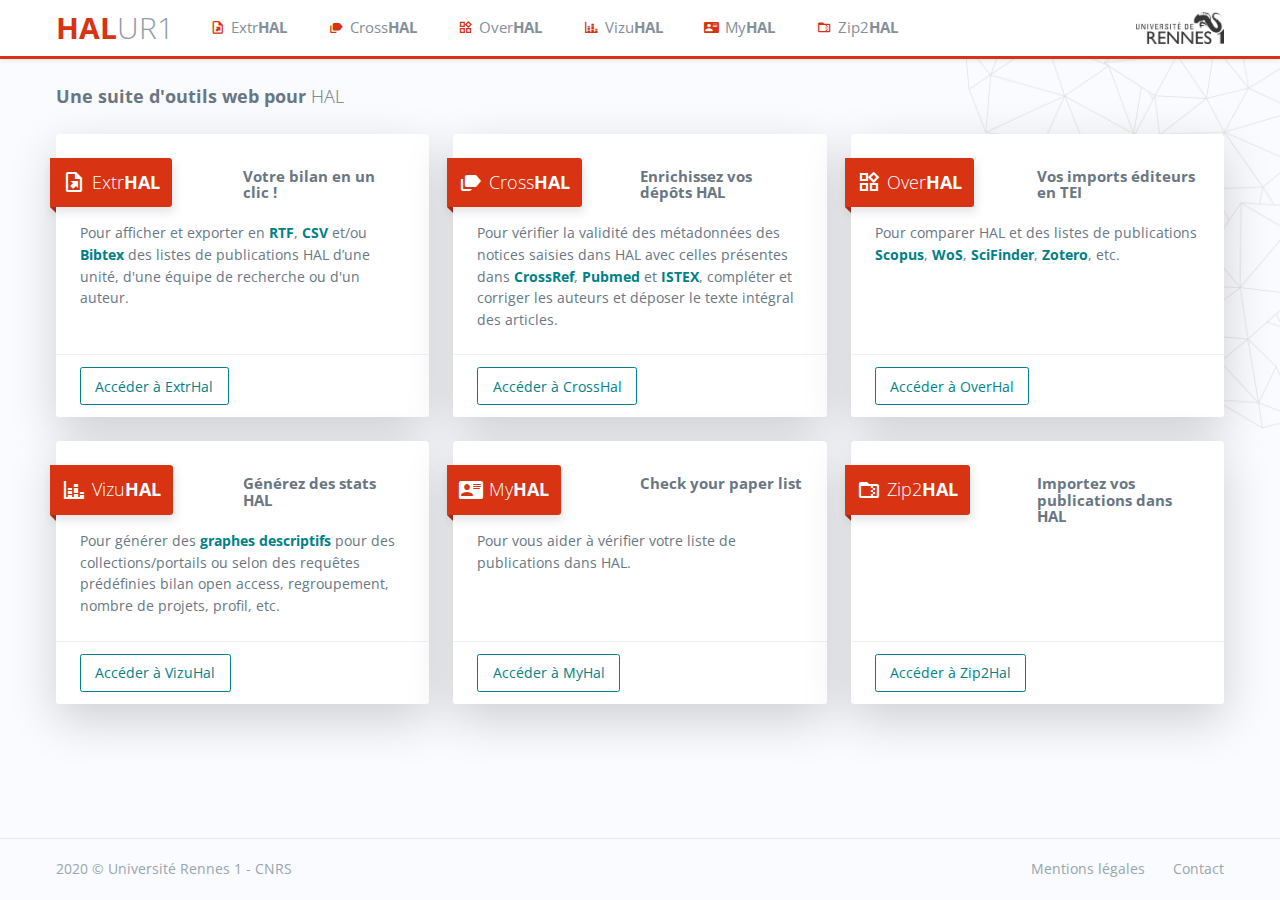
==== commit 16bf6fb7: "Charte HALUR1" ====
--- a/index.html
+++ b/index.html
@@ -57,8 +57,8 @@
                        
                                         </li>
                                         <li class="nav-item dropdown">
-                                            <a class="nav-link dropdown-toggle arrow-none" href="croshal.html" id="topnav-crosshal" role="button">
-                                                <i class="mdi mdi-label-multiple text-primary mr-1"></i>Cros<span class="font-weight-bold">HAL</span> 
+                                            <a class="nav-link dropdown-toggle arrow-none" href="crosshal.html" id="topnav-crosshal" role="button">
+                                                <i class="mdi mdi-label-multiple text-primary mr-1"></i>Cross<span class="font-weight-bold">HAL</span> 
                                             </a>
                                         </li>
                                         <li class="nav-item dropdown">
@@ -125,12 +125,12 @@
                                 <div class="row">
                                     <div class="col-lg-4 d-flex">
 
-                                        <div class="card ribbon-box w-100">
-                                            <div class="card-body">
-                                                <div class="ribbon ribbon-primary float-left"><i class="mdi mdi-file-export-outline mdi-24px text-white mr-1"></i> <h4 class="d-inline"> <span class="font-weight-light">Extr</span>HAL</h4></div>
+                                        <div class="card ribbon-box w-100 shadow-lg">
+                                            <div class="card-body">
+                                                <div class="ribbon ribbon-primary float-left d-flex align-items-center"><i class="mdi mdi-file-export-outline mdi-24px text-white mr-1"></i> <h4 class="d-inline"> <span class="font-weight-light">Extr</span>HAL</h4></div>
                                                 <h5 class="float-right w-50">Votre bilan en un clic&nbsp;!</h5>
                                                 <div class="ribbon-content">
-                                                    <p class="mb-0 text-muted">
+                                                    <p class="mb-0 ">
                                                         Pour afficher et exporter en 
                                                         <span class="text-secondary font-weight-bold">RTF</span>, <span class="text-secondary font-weight-bold">CSV</span> et/ou <span class="text-secondary font-weight-bold">Bibtex</span> des listes de publications HAL d’une unité, d'une équipe de recherche ou d'un auteur.
                                                     </p>
@@ -146,19 +146,19 @@
 
                                     <div class="col-lg-4 d-flex">
 
-                                        <div class="card ribbon-box w-100">
-                                            <div class="card-body">
-                                                <div class="ribbon ribbon-primary float-left"><i class="mdi mdi-label-multiple mdi-24px text-white mr-1"></i> <h4 class="d-inline"> <span class="font-weight-light">Cros</span>HAL</h4></div>
+                                        <div class="card ribbon-box w-100 shadow-lg">
+                                            <div class="card-body">
+                                                <div class="ribbon ribbon-primary float-left d-flex align-items-center"><i class="mdi mdi-label-multiple mdi-24px text-white mr-1"></i> <h4 class="d-inline"> <span class="font-weight-light">Cross</span>HAL</h4></div>
                                                 <h5 class="float-right w-50">Enrichissez vos dépôts HAL</h5>
                                                 <div class="ribbon-content">
-                                                    <p class="mb-0 text-muted">
+                                                    <p class="mb-0 ">
                                                        Pour vérifier la validité des métadonnées des notices saisies dans HAL avec celles présentes dans <span class="text-secondary font-weight-bold">CrossRef</span>, <span class="text-secondary font-weight-bold">Pubmed</span> et <span class="text-secondary font-weight-bold">ISTEX</span>, compléter et corriger les auteurs et déposer le texte intégral des articles.
                                                     </p>
                                                 
                                                 </div>
                                             </div> <!-- end card-body -->
                                             <div class="card-footer">
-                                                <a href="croshal.html" class="btn btn-outline-secondary">Accéder à CrosHal</a>
+                                                <a href="crosshal.html" class="btn btn-outline-secondary">Accéder à CrossHal</a>
                                             </div>
                                         </div> <!-- end card-->
 
@@ -166,12 +166,12 @@
                                 
                                     <div class="col-lg-4 d-flex">
 
-                                        <div class="card ribbon-box w-100">
-                                            <div class="card-body">
-                                                <div class="ribbon ribbon-primary float-left"><i class="mdi mdi-widgets-outline mdi-24px text-white mr-1"></i> <h4 class="d-inline"> <span class="font-weight-light">Over</span>HAL</h4></div>
+                                        <div class="card ribbon-box w-100 shadow-lg">
+                                            <div class="card-body">
+                                                <div class="ribbon ribbon-primary float-left d-flex align-items-center"><i class="mdi mdi-widgets-outline mdi-24px text-white mr-1"></i> <h4 class="d-inline"> <span class="font-weight-light">Over</span>HAL</h4></div>
                                                 <h5 class="float-right w-50">Vos imports éditeurs en TEI</h5>
                                                 <div class="ribbon-content">
-                                                    <p class="mb-0 text-muted">
+                                                    <p class="mb-0 ">
                                                         Pour comparer HAL et des listes de publications <span class="text-secondary font-weight-bold">Scopus</span>, <span class="text-secondary font-weight-bold">WoS</span>, <span class="text-secondary font-weight-bold">SciFinder</span>, <span class="text-secondary font-weight-bold">Zotero</span>, etc.
                                                     </p>
                                                 
@@ -188,12 +188,12 @@
                                 <div class="row">
                                     <div class="col-lg-4 d-flex">
 
-                                        <div class="card ribbon-box w-100">
-                                            <div class="card-body">
-                                                <div class="ribbon ribbon-primary float-left"><i class="mdi mdi-chart-bar-stacked mdi-24px text-white mr-1"></i> <h4 class="d-inline"> <span class="font-weight-light">Vizu</span>HAL</h4></div>
+                                        <div class="card ribbon-box w-100 shadow-lg">
+                                            <div class="card-body">
+                                                <div class="ribbon ribbon-primary float-left d-flex align-items-center"><i class="mdi mdi-chart-bar-stacked mdi-24px text-white mr-1"></i> <h4 class="d-inline"> <span class="font-weight-light">Vizu</span>HAL</h4></div>
                                                 <h5 class="float-right w-50">Générez des stats HAL</h5>
                                                 <div class="ribbon-content">
-                                                    <p class="mb-0 text-muted">
+                                                    <p class="mb-0 ">
                                                         Pour générer des <span class="text-secondary font-weight-bold">graphes descriptifs</span> pour des collections/portails ou selon des requêtes prédéfinies bilan open access, regroupement, nombre de projets, profil, etc.
                                                         
                                                     </p>
@@ -209,12 +209,12 @@
 
                                     <div class="col-lg-4 d-flex">
 
-                                        <div class="card ribbon-box w-100">
-                                            <div class="card-body">
-                                                <div class="ribbon ribbon-primary float-left"><i class="mdi mdi mdi-account-card-details mdi-24px text-white mr-1"></i> <h4 class="d-inline"> <span class="font-weight-light">My</span>HAL</h4></div>
+                                        <div class="card ribbon-box w-100 shadow-lg">
+                                            <div class="card-body">
+                                                <div class="ribbon ribbon-primary float-left d-flex align-items-center"><i class="mdi mdi mdi-account-card-details mdi-24px text-white mr-1"></i> <h4 class="d-inline"> <span class="font-weight-light">My</span>HAL</h4></div>
                                                 <h5 class="float-right w-50">Check your paper list</h5>
                                                 <div class="ribbon-content">
-                                                    <p class="mb-0 text-muted">
+                                                    <p class="mb-0 ">
                                                        Pour vous aider à vérifier votre liste de publications dans HAL.
                                                     </p>
                                                 
@@ -229,12 +229,12 @@
                                 
                                     <div class="col-lg-4 d-flex">
 
-                                        <div class="card ribbon-box w-100">
-                                            <div class="card-body">
-                                                <div class="ribbon ribbon-primary float-left"><i class="mdi mdi-folder-zip-outline  mdi-24px text-white mr-1"></i> <h4 class="d-inline"> <span class="font-weight-light">Zip2</span>HAL</h4></div>
+                                        <div class="card ribbon-box w-100 shadow-lg">
+                                            <div class="card-body">
+                                                <div class="ribbon ribbon-primary float-left d-flex align-items-center"><i class="mdi mdi-folder-zip-outline  mdi-24px text-white mr-1"></i> <h4 class="d-inline"> <span class="font-weight-light">Zip2</span>HAL</h4></div>
                                                 <h5 class="float-right w-50">Importez vos publications dans HAL</h5>
                                                 <div class="ribbon-content">
-                                                    <p class="mb-0 text-muted">
+                                                    <p class="mb-0 ">
                                                         
                                                     </p>
                                                 
@@ -284,7 +284,7 @@
             <!-- End Page content -->
             <!-- ============================================================== -->
 
-
+<button id="scrollBackToTop" class="btn btn-primary"><i class="mdi mdi-24px text-white mdi-chevron-double-up"></i></button>
         </div>
         <!-- END wrapper -->
 
@@ -293,6 +293,27 @@
         <!-- bundle -->
         <script src="assets/js/vendor.min.js"></script>
         <script src="assets/js/app.min.js"></script>
+
+        <script type="text/javascript">
+            (function($) {
+                'use strict';
+
+                $(document).scroll(function() {
+                  var y = $(this).scrollTop();
+                  if (y > 200) {
+                    $('#scrollBackToTop').fadeIn();
+                  } else {
+                    $('#scrollBackToTop').fadeOut();
+                  }
+                });
+                $('#scrollBackToTop').each(function(){
+                    $(this).click(function(){ 
+                        $('html,body').animate({ scrollTop: 0 }, 'slow');
+                        return false; 
+                    });
+                });
+            })(window.jQuery)
+        </script>
 
         <!-- third party js -->
         <!-- <script src="assets/js/vendor/apexcharts.min.js"></script> -->
--- a/assets/css/app-hal-ur1.min.css
+++ b/assets/css/app-hal-ur1.min.css
@@ -3,7 +3,7 @@
  * Copyright 2011-2020 The Bootstrap Authors
  * Copyright 2011-2020 Twitter, Inc.
  * Licensed under MIT (https://github.com/twbs/bootstrap/blob/master/LICENSE)
- */@import url(https://fonts.googleapis.com/css2?family=Open+Sans:ital,wght@0,300;0,400;0,600;0,700;1,300;1,400;1,600;1,700&display=swap);:root{--blue:#0776b7;--indigo:#727cf5;--purple:#6b5eae;--pink:#dd1f6c;--red:#fa6767;--orange:#d83312;--yellow:#de8d0e;--green:#42d29d;--teal:#02a8b5;--cyan:#44badc;--white:#fff;--gray:#98a6ad;--gray-dark:#343a40;--primary:#d83312;--secondary:#de8d0e;--success:#42d29d;--info:#44badc;--warning:#de8d0e;--danger:#fa6767;--light:#eef2f7;--dark:#474d56;--third:#d83312;--pink:#dd1f6c;--gray-700:#919ca7;--gray-800:#343a40;--breakpoint-xs:0;--breakpoint-sm:576px;--breakpoint-md:768px;--breakpoint-lg:992px;--breakpoint-xl:1367px;--font-family-sans-serif:"Open Sans",sans-serif;--font-family-monospace:SFMono-Regular,Menlo,Monaco,Consolas,"Liberation Mono","Courier New",monospace}*,::after,::before{-webkit-box-sizing:border-box;box-sizing:border-box}html{font-family:sans-serif;line-height:1.15;-webkit-text-size-adjust:100%;-webkit-tap-highlight-color:transparent}article,aside,figcaption,figure,footer,header,hgroup,main,nav,section{display:block}body{margin:0;font-family:"Open Sans",sans-serif;font-size:.9rem;font-weight:400;line-height:1.5;color:#838f9c;text-align:left;background-color:#fafbfe}[tabindex="-1"]:focus:not(:focus-visible){outline:0!important}hr{-webkit-box-sizing:content-box;box-sizing:content-box;height:0;overflow:visible}h1,h2,h3,h4,h5,h6{margin-top:0;margin-bottom:1.5rem}p{margin-top:0;margin-bottom:1rem}abbr[data-original-title],abbr[title]{text-decoration:underline;-webkit-text-decoration:underline dotted;text-decoration:underline dotted;cursor:help;border-bottom:0;-webkit-text-decoration-skip-ink:none;text-decoration-skip-ink:none}address{margin-bottom:1rem;font-style:normal;line-height:inherit}dl,ol,ul{margin-top:0;margin-bottom:1rem}ol ol,ol ul,ul ol,ul ul{margin-bottom:0}dt{font-weight:700}dd{margin-bottom:.5rem;margin-left:0}blockquote{margin:0 0 1rem}b,strong{font-weight:bolder}small{font-size:80%}sub,sup{position:relative;font-size:75%;line-height:0;vertical-align:baseline}sub{bottom:-.25em}sup{top:-.5em}a{color:#d83312;text-decoration:none;background-color:transparent}a:hover{color:#91220c;text-decoration:none}a:not([href]){color:inherit;text-decoration:none}a:not([href]):hover{color:inherit;text-decoration:none}code,kbd,pre,samp{font-family:SFMono-Regular,Menlo,Monaco,Consolas,"Liberation Mono","Courier New",monospace;font-size:1em}pre{margin-top:0;margin-bottom:1rem;overflow:auto;-ms-overflow-style:scrollbar}figure{margin:0 0 1rem}img{vertical-align:middle;border-style:none}svg{overflow:hidden;vertical-align:middle}table{border-collapse:collapse}caption{padding-top:.95rem;padding-bottom:.95rem;color:#6c757d;text-align:left;caption-side:bottom}th{text-align:inherit}label{display:inline-block;margin-bottom:.5rem}button{border-radius:0}button:focus{outline:1px dotted;outline:5px auto -webkit-focus-ring-color}button,input,optgroup,select,textarea{margin:0;font-family:inherit;font-size:inherit;line-height:inherit}button,input{overflow:visible}button,select{text-transform:none}[role=button]{cursor:pointer}select{word-wrap:normal}[type=button],[type=reset],[type=submit],button{-webkit-appearance:button}[type=button]:not(:disabled),[type=reset]:not(:disabled),[type=submit]:not(:disabled),button:not(:disabled){cursor:pointer}[type=button]::-moz-focus-inner,[type=reset]::-moz-focus-inner,[type=submit]::-moz-focus-inner,button::-moz-focus-inner{padding:0;border-style:none}input[type=checkbox],input[type=radio]{-webkit-box-sizing:border-box;box-sizing:border-box;padding:0}textarea{overflow:auto;resize:vertical}fieldset{min-width:0;padding:0;margin:0;border:0}legend{display:block;width:100%;max-width:100%;padding:0;margin-bottom:.5rem;font-size:1.5rem;line-height:inherit;color:inherit;white-space:normal}progress{vertical-align:baseline}[type=number]::-webkit-inner-spin-button,[type=number]::-webkit-outer-spin-button{height:auto}[type=search]{outline-offset:-2px;-webkit-appearance:none}[type=search]::-webkit-search-decoration{-webkit-appearance:none}::-webkit-file-upload-button{font:inherit;-webkit-appearance:button}output{display:inline-block}summary{display:list-item;cursor:pointer}template{display:none}[hidden]{display:none!important}.h1,.h2,.h3,.h4,.h5,.h6,h1,h2,h3,h4,h5,h6{margin-bottom:1.5rem;font-weight:400;line-height:1.1}.h1,h1{font-size:2.25rem}.h2,h2{font-size:1.875rem}.h3,h3{font-size:1.5rem}.h4,h4{font-size:1.125rem}.h5,h5{font-size:.9375rem}.h6,h6{font-size:.75rem}.lead{font-size:1.125rem;font-weight:300}.display-1{font-size:6rem;font-weight:300;line-height:1.1}.display-2{font-size:5.5rem;font-weight:300;line-height:1.1}.display-3{font-size:4.5rem;font-weight:300;line-height:1.1}.display-4{font-size:3.5rem;font-weight:300;line-height:1.1}hr{margin-top:1rem;margin-bottom:1rem;border:0;border-top:1px solid #eef2f7}.small,small{font-size:.75rem;font-weight:400}.mark,mark{padding:.2em;background-color:#fcf8e3}.list-unstyled{padding-left:0;list-style:none}.list-inline{padding-left:0;list-style:none}.list-inline-item{display:inline-block}.list-inline-item:not(:last-child){margin-right:6px}.initialism{font-size:90%;text-transform:uppercase}.blockquote{margin-bottom:1.5rem;font-size:1.125rem}.blockquote-footer{display:block;font-size:80%;color:#6c757d}.blockquote-footer::before{content:"\2014\00A0"}.img-fluid{max-width:100%;height:auto}.img-thumbnail{padding:.25rem;background-color:#fff;border:1px solid #dee2e6;border-radius:.25rem;max-width:100%;height:auto}.figure{display:inline-block}.figure-img{margin-bottom:.75rem;line-height:1}.figure-caption{font-size:90%;color:#6c757d}code{font-size:87.5%;color:#dd1f6c;word-wrap:break-word}a>code{color:inherit}kbd{padding:.2rem .4rem;font-size:87.5%;color:#fff;background-color:#212529;border-radius:.2rem}kbd kbd{padding:0;font-size:100%;font-weight:700}pre{display:block;font-size:87.5%;color:#212529}pre code{font-size:inherit;color:inherit;word-break:normal}.pre-scrollable{max-height:340px;overflow-y:scroll}.container{width:100%;padding-right:12px;padding-left:12px;margin-right:auto;margin-left:auto}@media (min-width:576px){.container{max-width:540px}}@media (min-width:768px){.container{max-width:720px}}@media (min-width:992px){.container{max-width:960px}}@media (min-width:1367px){.container{max-width:1140px}}.container-fluid,.container-lg,.container-md,.container-sm,.container-xl{width:100%;padding-right:12px;padding-left:12px;margin-right:auto;margin-left:auto}@media (min-width:576px){.container,.container-sm{max-width:540px}}@media (min-width:768px){.container,.container-md,.container-sm{max-width:720px}}@media (min-width:992px){.container,.container-lg,.container-md,.container-sm{max-width:960px}}@media (min-width:1367px){.container,.container-lg,.container-md,.container-sm,.container-xl{max-width:1140px}}.row{display:-webkit-box;display:-ms-flexbox;display:flex;-ms-flex-wrap:wrap;flex-wrap:wrap;margin-right:-12px;margin-left:-12px}.no-gutters{margin-right:0;margin-left:0}.no-gutters>.col,.no-gutters>[class*=col-]{padding-right:0;padding-left:0}.col,.col-1,.col-10,.col-11,.col-12,.col-2,.col-3,.col-4,.col-5,.col-6,.col-7,.col-8,.col-9,.col-auto,.col-lg,.col-lg-1,.col-lg-10,.col-lg-11,.col-lg-12,.col-lg-2,.col-lg-3,.col-lg-4,.col-lg-5,.col-lg-6,.col-lg-7,.col-lg-8,.col-lg-9,.col-lg-auto,.col-md,.col-md-1,.col-md-10,.col-md-11,.col-md-12,.col-md-2,.col-md-3,.col-md-4,.col-md-5,.col-md-6,.col-md-7,.col-md-8,.col-md-9,.col-md-auto,.col-sm,.col-sm-1,.col-sm-10,.col-sm-11,.col-sm-12,.col-sm-2,.col-sm-3,.col-sm-4,.col-sm-5,.col-sm-6,.col-sm-7,.col-sm-8,.col-sm-9,.col-sm-auto,.col-xl,.col-xl-1,.col-xl-10,.col-xl-11,.col-xl-12,.col-xl-2,.col-xl-3,.col-xl-4,.col-xl-5,.col-xl-6,.col-xl-7,.col-xl-8,.col-xl-9,.col-xl-auto{position:relative;width:100%;padding-right:12px;padding-left:12px}.col{-ms-flex-preferred-size:0;flex-basis:0;-webkit-box-flex:1;-ms-flex-positive:1;flex-grow:1;min-width:0;max-width:100%}.row-cols-1>*{-webkit-box-flex:0;-ms-flex:0 0 100%;flex:0 0 100%;max-width:100%}.row-cols-2>*{-webkit-box-flex:0;-ms-flex:0 0 50%;flex:0 0 50%;max-width:50%}.row-cols-3>*{-webkit-box-flex:0;-ms-flex:0 0 33.33333%;flex:0 0 33.33333%;max-width:33.33333%}.row-cols-4>*{-webkit-box-flex:0;-ms-flex:0 0 25%;flex:0 0 25%;max-width:25%}.row-cols-5>*{-webkit-box-flex:0;-ms-flex:0 0 20%;flex:0 0 20%;max-width:20%}.row-cols-6>*{-webkit-box-flex:0;-ms-flex:0 0 16.66667%;flex:0 0 16.66667%;max-width:16.66667%}.col-auto{-webkit-box-flex:0;-ms-flex:0 0 auto;flex:0 0 auto;width:auto;max-width:100%}.col-1{-webkit-box-flex:0;-ms-flex:0 0 8.33333%;flex:0 0 8.33333%;max-width:8.33333%}.col-2{-webkit-box-flex:0;-ms-flex:0 0 16.66667%;flex:0 0 16.66667%;max-width:16.66667%}.col-3{-webkit-box-flex:0;-ms-flex:0 0 25%;flex:0 0 25%;max-width:25%}.col-4{-webkit-box-flex:0;-ms-flex:0 0 33.33333%;flex:0 0 33.33333%;max-width:33.33333%}.col-5{-webkit-box-flex:0;-ms-flex:0 0 41.66667%;flex:0 0 41.66667%;max-width:41.66667%}.col-6{-webkit-box-flex:0;-ms-flex:0 0 50%;flex:0 0 50%;max-width:50%}.col-7{-webkit-box-flex:0;-ms-flex:0 0 58.33333%;flex:0 0 58.33333%;max-width:58.33333%}.col-8{-webkit-box-flex:0;-ms-flex:0 0 66.66667%;flex:0 0 66.66667%;max-width:66.66667%}.col-9{-webkit-box-flex:0;-ms-flex:0 0 75%;flex:0 0 75%;max-width:75%}.col-10{-webkit-box-flex:0;-ms-flex:0 0 83.33333%;flex:0 0 83.33333%;max-width:83.33333%}.col-11{-webkit-box-flex:0;-ms-flex:0 0 91.66667%;flex:0 0 91.66667%;max-width:91.66667%}.col-12{-webkit-box-flex:0;-ms-flex:0 0 100%;flex:0 0 100%;max-width:100%}.order-first{-webkit-box-ordinal-group:0;-ms-flex-order:-1;order:-1}.order-last{-webkit-box-ordinal-group:14;-ms-flex-order:13;order:13}.order-0{-webkit-box-ordinal-group:1;-ms-flex-order:0;order:0}.order-1{-webkit-box-ordinal-group:2;-ms-flex-order:1;order:1}.order-2{-webkit-box-ordinal-group:3;-ms-flex-order:2;order:2}.order-3{-webkit-box-ordinal-group:4;-ms-flex-order:3;order:3}.order-4{-webkit-box-ordinal-group:5;-ms-flex-order:4;order:4}.order-5{-webkit-box-ordinal-group:6;-ms-flex-order:5;order:5}.order-6{-webkit-box-ordinal-group:7;-ms-flex-order:6;order:6}.order-7{-webkit-box-ordinal-group:8;-ms-flex-order:7;order:7}.order-8{-webkit-box-ordinal-group:9;-ms-flex-order:8;order:8}.order-9{-webkit-box-ordinal-group:10;-ms-flex-order:9;order:9}.order-10{-webkit-box-ordinal-group:11;-ms-flex-order:10;order:10}.order-11{-webkit-box-ordinal-group:12;-ms-flex-order:11;order:11}.order-12{-webkit-box-ordinal-group:13;-ms-flex-order:12;order:12}.offset-1{margin-left:8.33333%}.offset-2{margin-left:16.66667%}.offset-3{margin-left:25%}.offset-4{margin-left:33.33333%}.offset-5{margin-left:41.66667%}.offset-6{margin-left:50%}.offset-7{margin-left:58.33333%}.offset-8{margin-left:66.66667%}.offset-9{margin-left:75%}.offset-10{margin-left:83.33333%}.offset-11{margin-left:91.66667%}@media (min-width:576px){.col-sm{-ms-flex-preferred-size:0;flex-basis:0;-webkit-box-flex:1;-ms-flex-positive:1;flex-grow:1;min-width:0;max-width:100%}.row-cols-sm-1>*{-webkit-box-flex:0;-ms-flex:0 0 100%;flex:0 0 100%;max-width:100%}.row-cols-sm-2>*{-webkit-box-flex:0;-ms-flex:0 0 50%;flex:0 0 50%;max-width:50%}.row-cols-sm-3>*{-webkit-box-flex:0;-ms-flex:0 0 33.33333%;flex:0 0 33.33333%;max-width:33.33333%}.row-cols-sm-4>*{-webkit-box-flex:0;-ms-flex:0 0 25%;flex:0 0 25%;max-width:25%}.row-cols-sm-5>*{-webkit-box-flex:0;-ms-flex:0 0 20%;flex:0 0 20%;max-width:20%}.row-cols-sm-6>*{-webkit-box-flex:0;-ms-flex:0 0 16.66667%;flex:0 0 16.66667%;max-width:16.66667%}.col-sm-auto{-webkit-box-flex:0;-ms-flex:0 0 auto;flex:0 0 auto;width:auto;max-width:100%}.col-sm-1{-webkit-box-flex:0;-ms-flex:0 0 8.33333%;flex:0 0 8.33333%;max-width:8.33333%}.col-sm-2{-webkit-box-flex:0;-ms-flex:0 0 16.66667%;flex:0 0 16.66667%;max-width:16.66667%}.col-sm-3{-webkit-box-flex:0;-ms-flex:0 0 25%;flex:0 0 25%;max-width:25%}.col-sm-4{-webkit-box-flex:0;-ms-flex:0 0 33.33333%;flex:0 0 33.33333%;max-width:33.33333%}.col-sm-5{-webkit-box-flex:0;-ms-flex:0 0 41.66667%;flex:0 0 41.66667%;max-width:41.66667%}.col-sm-6{-webkit-box-flex:0;-ms-flex:0 0 50%;flex:0 0 50%;max-width:50%}.col-sm-7{-webkit-box-flex:0;-ms-flex:0 0 58.33333%;flex:0 0 58.33333%;max-width:58.33333%}.col-sm-8{-webkit-box-flex:0;-ms-flex:0 0 66.66667%;flex:0 0 66.66667%;max-width:66.66667%}.col-sm-9{-webkit-box-flex:0;-ms-flex:0 0 75%;flex:0 0 75%;max-width:75%}.col-sm-10{-webkit-box-flex:0;-ms-flex:0 0 83.33333%;flex:0 0 83.33333%;max-width:83.33333%}.col-sm-11{-webkit-box-flex:0;-ms-flex:0 0 91.66667%;flex:0 0 91.66667%;max-width:91.66667%}.col-sm-12{-webkit-box-flex:0;-ms-flex:0 0 100%;flex:0 0 100%;max-width:100%}.order-sm-first{-webkit-box-ordinal-group:0;-ms-flex-order:-1;order:-1}.order-sm-last{-webkit-box-ordinal-group:14;-ms-flex-order:13;order:13}.order-sm-0{-webkit-box-ordinal-group:1;-ms-flex-order:0;order:0}.order-sm-1{-webkit-box-ordinal-group:2;-ms-flex-order:1;order:1}.order-sm-2{-webkit-box-ordinal-group:3;-ms-flex-order:2;order:2}.order-sm-3{-webkit-box-ordinal-group:4;-ms-flex-order:3;order:3}.order-sm-4{-webkit-box-ordinal-group:5;-ms-flex-order:4;order:4}.order-sm-5{-webkit-box-ordinal-group:6;-ms-flex-order:5;order:5}.order-sm-6{-webkit-box-ordinal-group:7;-ms-flex-order:6;order:6}.order-sm-7{-webkit-box-ordinal-group:8;-ms-flex-order:7;order:7}.order-sm-8{-webkit-box-ordinal-group:9;-ms-flex-order:8;order:8}.order-sm-9{-webkit-box-ordinal-group:10;-ms-flex-order:9;order:9}.order-sm-10{-webkit-box-ordinal-group:11;-ms-flex-order:10;order:10}.order-sm-11{-webkit-box-ordinal-group:12;-ms-flex-order:11;order:11}.order-sm-12{-webkit-box-ordinal-group:13;-ms-flex-order:12;order:12}.offset-sm-0{margin-left:0}.offset-sm-1{margin-left:8.33333%}.offset-sm-2{margin-left:16.66667%}.offset-sm-3{margin-left:25%}.offset-sm-4{margin-left:33.33333%}.offset-sm-5{margin-left:41.66667%}.offset-sm-6{margin-left:50%}.offset-sm-7{margin-left:58.33333%}.offset-sm-8{margin-left:66.66667%}.offset-sm-9{margin-left:75%}.offset-sm-10{margin-left:83.33333%}.offset-sm-11{margin-left:91.66667%}}@media (min-width:768px){.col-md{-ms-flex-preferred-size:0;flex-basis:0;-webkit-box-flex:1;-ms-flex-positive:1;flex-grow:1;min-width:0;max-width:100%}.row-cols-md-1>*{-webkit-box-flex:0;-ms-flex:0 0 100%;flex:0 0 100%;max-width:100%}.row-cols-md-2>*{-webkit-box-flex:0;-ms-flex:0 0 50%;flex:0 0 50%;max-width:50%}.row-cols-md-3>*{-webkit-box-flex:0;-ms-flex:0 0 33.33333%;flex:0 0 33.33333%;max-width:33.33333%}.row-cols-md-4>*{-webkit-box-flex:0;-ms-flex:0 0 25%;flex:0 0 25%;max-width:25%}.row-cols-md-5>*{-webkit-box-flex:0;-ms-flex:0 0 20%;flex:0 0 20%;max-width:20%}.row-cols-md-6>*{-webkit-box-flex:0;-ms-flex:0 0 16.66667%;flex:0 0 16.66667%;max-width:16.66667%}.col-md-auto{-webkit-box-flex:0;-ms-flex:0 0 auto;flex:0 0 auto;width:auto;max-width:100%}.col-md-1{-webkit-box-flex:0;-ms-flex:0 0 8.33333%;flex:0 0 8.33333%;max-width:8.33333%}.col-md-2{-webkit-box-flex:0;-ms-flex:0 0 16.66667%;flex:0 0 16.66667%;max-width:16.66667%}.col-md-3{-webkit-box-flex:0;-ms-flex:0 0 25%;flex:0 0 25%;max-width:25%}.col-md-4{-webkit-box-flex:0;-ms-flex:0 0 33.33333%;flex:0 0 33.33333%;max-width:33.33333%}.col-md-5{-webkit-box-flex:0;-ms-flex:0 0 41.66667%;flex:0 0 41.66667%;max-width:41.66667%}.col-md-6{-webkit-box-flex:0;-ms-flex:0 0 50%;flex:0 0 50%;max-width:50%}.col-md-7{-webkit-box-flex:0;-ms-flex:0 0 58.33333%;flex:0 0 58.33333%;max-width:58.33333%}.col-md-8{-webkit-box-flex:0;-ms-flex:0 0 66.66667%;flex:0 0 66.66667%;max-width:66.66667%}.col-md-9{-webkit-box-flex:0;-ms-flex:0 0 75%;flex:0 0 75%;max-width:75%}.col-md-10{-webkit-box-flex:0;-ms-flex:0 0 83.33333%;flex:0 0 83.33333%;max-width:83.33333%}.col-md-11{-webkit-box-flex:0;-ms-flex:0 0 91.66667%;flex:0 0 91.66667%;max-width:91.66667%}.col-md-12{-webkit-box-flex:0;-ms-flex:0 0 100%;flex:0 0 100%;max-width:100%}.order-md-first{-webkit-box-ordinal-group:0;-ms-flex-order:-1;order:-1}.order-md-last{-webkit-box-ordinal-group:14;-ms-flex-order:13;order:13}.order-md-0{-webkit-box-ordinal-group:1;-ms-flex-order:0;order:0}.order-md-1{-webkit-box-ordinal-group:2;-ms-flex-order:1;order:1}.order-md-2{-webkit-box-ordinal-group:3;-ms-flex-order:2;order:2}.order-md-3{-webkit-box-ordinal-group:4;-ms-flex-order:3;order:3}.order-md-4{-webkit-box-ordinal-group:5;-ms-flex-order:4;order:4}.order-md-5{-webkit-box-ordinal-group:6;-ms-flex-order:5;order:5}.order-md-6{-webkit-box-ordinal-group:7;-ms-flex-order:6;order:6}.order-md-7{-webkit-box-ordinal-group:8;-ms-flex-order:7;order:7}.order-md-8{-webkit-box-ordinal-group:9;-ms-flex-order:8;order:8}.order-md-9{-webkit-box-ordinal-group:10;-ms-flex-order:9;order:9}.order-md-10{-webkit-box-ordinal-group:11;-ms-flex-order:10;order:10}.order-md-11{-webkit-box-ordinal-group:12;-ms-flex-order:11;order:11}.order-md-12{-webkit-box-ordinal-group:13;-ms-flex-order:12;order:12}.offset-md-0{margin-left:0}.offset-md-1{margin-left:8.33333%}.offset-md-2{margin-left:16.66667%}.offset-md-3{margin-left:25%}.offset-md-4{margin-left:33.33333%}.offset-md-5{margin-left:41.66667%}.offset-md-6{margin-left:50%}.offset-md-7{margin-left:58.33333%}.offset-md-8{margin-left:66.66667%}.offset-md-9{margin-left:75%}.offset-md-10{margin-left:83.33333%}.offset-md-11{margin-left:91.66667%}}@media (min-width:992px){.col-lg{-ms-flex-preferred-size:0;flex-basis:0;-webkit-box-flex:1;-ms-flex-positive:1;flex-grow:1;min-width:0;max-width:100%}.row-cols-lg-1>*{-webkit-box-flex:0;-ms-flex:0 0 100%;flex:0 0 100%;max-width:100%}.row-cols-lg-2>*{-webkit-box-flex:0;-ms-flex:0 0 50%;flex:0 0 50%;max-width:50%}.row-cols-lg-3>*{-webkit-box-flex:0;-ms-flex:0 0 33.33333%;flex:0 0 33.33333%;max-width:33.33333%}.row-cols-lg-4>*{-webkit-box-flex:0;-ms-flex:0 0 25%;flex:0 0 25%;max-width:25%}.row-cols-lg-5>*{-webkit-box-flex:0;-ms-flex:0 0 20%;flex:0 0 20%;max-width:20%}.row-cols-lg-6>*{-webkit-box-flex:0;-ms-flex:0 0 16.66667%;flex:0 0 16.66667%;max-width:16.66667%}.col-lg-auto{-webkit-box-flex:0;-ms-flex:0 0 auto;flex:0 0 auto;width:auto;max-width:100%}.col-lg-1{-webkit-box-flex:0;-ms-flex:0 0 8.33333%;flex:0 0 8.33333%;max-width:8.33333%}.col-lg-2{-webkit-box-flex:0;-ms-flex:0 0 16.66667%;flex:0 0 16.66667%;max-width:16.66667%}.col-lg-3{-webkit-box-flex:0;-ms-flex:0 0 25%;flex:0 0 25%;max-width:25%}.col-lg-4{-webkit-box-flex:0;-ms-flex:0 0 33.33333%;flex:0 0 33.33333%;max-width:33.33333%}.col-lg-5{-webkit-box-flex:0;-ms-flex:0 0 41.66667%;flex:0 0 41.66667%;max-width:41.66667%}.col-lg-6{-webkit-box-flex:0;-ms-flex:0 0 50%;flex:0 0 50%;max-width:50%}.col-lg-7{-webkit-box-flex:0;-ms-flex:0 0 58.33333%;flex:0 0 58.33333%;max-width:58.33333%}.col-lg-8{-webkit-box-flex:0;-ms-flex:0 0 66.66667%;flex:0 0 66.66667%;max-width:66.66667%}.col-lg-9{-webkit-box-flex:0;-ms-flex:0 0 75%;flex:0 0 75%;max-width:75%}.col-lg-10{-webkit-box-flex:0;-ms-flex:0 0 83.33333%;flex:0 0 83.33333%;max-width:83.33333%}.col-lg-11{-webkit-box-flex:0;-ms-flex:0 0 91.66667%;flex:0 0 91.66667%;max-width:91.66667%}.col-lg-12{-webkit-box-flex:0;-ms-flex:0 0 100%;flex:0 0 100%;max-width:100%}.order-lg-first{-webkit-box-ordinal-group:0;-ms-flex-order:-1;order:-1}.order-lg-last{-webkit-box-ordinal-group:14;-ms-flex-order:13;order:13}.order-lg-0{-webkit-box-ordinal-group:1;-ms-flex-order:0;order:0}.order-lg-1{-webkit-box-ordinal-group:2;-ms-flex-order:1;order:1}.order-lg-2{-webkit-box-ordinal-group:3;-ms-flex-order:2;order:2}.order-lg-3{-webkit-box-ordinal-group:4;-ms-flex-order:3;order:3}.order-lg-4{-webkit-box-ordinal-group:5;-ms-flex-order:4;order:4}.order-lg-5{-webkit-box-ordinal-group:6;-ms-flex-order:5;order:5}.order-lg-6{-webkit-box-ordinal-group:7;-ms-flex-order:6;order:6}.order-lg-7{-webkit-box-ordinal-group:8;-ms-flex-order:7;order:7}.order-lg-8{-webkit-box-ordinal-group:9;-ms-flex-order:8;order:8}.order-lg-9{-webkit-box-ordinal-group:10;-ms-flex-order:9;order:9}.order-lg-10{-webkit-box-ordinal-group:11;-ms-flex-order:10;order:10}.order-lg-11{-webkit-box-ordinal-group:12;-ms-flex-order:11;order:11}.order-lg-12{-webkit-box-ordinal-group:13;-ms-flex-order:12;order:12}.offset-lg-0{margin-left:0}.offset-lg-1{margin-left:8.33333%}.offset-lg-2{margin-left:16.66667%}.offset-lg-3{margin-left:25%}.offset-lg-4{margin-left:33.33333%}.offset-lg-5{margin-left:41.66667%}.offset-lg-6{margin-left:50%}.offset-lg-7{margin-left:58.33333%}.offset-lg-8{margin-left:66.66667%}.offset-lg-9{margin-left:75%}.offset-lg-10{margin-left:83.33333%}.offset-lg-11{margin-left:91.66667%}}@media (min-width:1367px){.col-xl{-ms-flex-preferred-size:0;flex-basis:0;-webkit-box-flex:1;-ms-flex-positive:1;flex-grow:1;min-width:0;max-width:100%}.row-cols-xl-1>*{-webkit-box-flex:0;-ms-flex:0 0 100%;flex:0 0 100%;max-width:100%}.row-cols-xl-2>*{-webkit-box-flex:0;-ms-flex:0 0 50%;flex:0 0 50%;max-width:50%}.row-cols-xl-3>*{-webkit-box-flex:0;-ms-flex:0 0 33.33333%;flex:0 0 33.33333%;max-width:33.33333%}.row-cols-xl-4>*{-webkit-box-flex:0;-ms-flex:0 0 25%;flex:0 0 25%;max-width:25%}.row-cols-xl-5>*{-webkit-box-flex:0;-ms-flex:0 0 20%;flex:0 0 20%;max-width:20%}.row-cols-xl-6>*{-webkit-box-flex:0;-ms-flex:0 0 16.66667%;flex:0 0 16.66667%;max-width:16.66667%}.col-xl-auto{-webkit-box-flex:0;-ms-flex:0 0 auto;flex:0 0 auto;width:auto;max-width:100%}.col-xl-1{-webkit-box-flex:0;-ms-flex:0 0 8.33333%;flex:0 0 8.33333%;max-width:8.33333%}.col-xl-2{-webkit-box-flex:0;-ms-flex:0 0 16.66667%;flex:0 0 16.66667%;max-width:16.66667%}.col-xl-3{-webkit-box-flex:0;-ms-flex:0 0 25%;flex:0 0 25%;max-width:25%}.col-xl-4{-webkit-box-flex:0;-ms-flex:0 0 33.33333%;flex:0 0 33.33333%;max-width:33.33333%}.col-xl-5{-webkit-box-flex:0;-ms-flex:0 0 41.66667%;flex:0 0 41.66667%;max-width:41.66667%}.col-xl-6{-webkit-box-flex:0;-ms-flex:0 0 50%;flex:0 0 50%;max-width:50%}.col-xl-7{-webkit-box-flex:0;-ms-flex:0 0 58.33333%;flex:0 0 58.33333%;max-width:58.33333%}.col-xl-8{-webkit-box-flex:0;-ms-flex:0 0 66.66667%;flex:0 0 66.66667%;max-width:66.66667%}.col-xl-9{-webkit-box-flex:0;-ms-flex:0 0 75%;flex:0 0 75%;max-width:75%}.col-xl-10{-webkit-box-flex:0;-ms-flex:0 0 83.33333%;flex:0 0 83.33333%;max-width:83.33333%}.col-xl-11{-webkit-box-flex:0;-ms-flex:0 0 91.66667%;flex:0 0 91.66667%;max-width:91.66667%}.col-xl-12{-webkit-box-flex:0;-ms-flex:0 0 100%;flex:0 0 100%;max-width:100%}.order-xl-first{-webkit-box-ordinal-group:0;-ms-flex-order:-1;order:-1}.order-xl-last{-webkit-box-ordinal-group:14;-ms-flex-order:13;order:13}.order-xl-0{-webkit-box-ordinal-group:1;-ms-flex-order:0;order:0}.order-xl-1{-webkit-box-ordinal-group:2;-ms-flex-order:1;order:1}.order-xl-2{-webkit-box-ordinal-group:3;-ms-flex-order:2;order:2}.order-xl-3{-webkit-box-ordinal-group:4;-ms-flex-order:3;order:3}.order-xl-4{-webkit-box-ordinal-group:5;-ms-flex-order:4;order:4}.order-xl-5{-webkit-box-ordinal-group:6;-ms-flex-order:5;order:5}.order-xl-6{-webkit-box-ordinal-group:7;-ms-flex-order:6;order:6}.order-xl-7{-webkit-box-ordinal-group:8;-ms-flex-order:7;order:7}.order-xl-8{-webkit-box-ordinal-group:9;-ms-flex-order:8;order:8}.order-xl-9{-webkit-box-ordinal-group:10;-ms-flex-order:9;order:9}.order-xl-10{-webkit-box-ordinal-group:11;-ms-flex-order:10;order:10}.order-xl-11{-webkit-box-ordinal-group:12;-ms-flex-order:11;order:11}.order-xl-12{-webkit-box-ordinal-group:13;-ms-flex-order:12;order:12}.offset-xl-0{margin-left:0}.offset-xl-1{margin-left:8.33333%}.offset-xl-2{margin-left:16.66667%}.offset-xl-3{margin-left:25%}.offset-xl-4{margin-left:33.33333%}.offset-xl-5{margin-left:41.66667%}.offset-xl-6{margin-left:50%}.offset-xl-7{margin-left:58.33333%}.offset-xl-8{margin-left:66.66667%}.offset-xl-9{margin-left:75%}.offset-xl-10{margin-left:83.33333%}.offset-xl-11{margin-left:91.66667%}}.table{width:100%;margin-bottom:1.5rem;color:#838f9c}.table td,.table th{padding:.95rem;vertical-align:top;border-top:1px solid #eef2f7}.table thead th{vertical-align:bottom;border-bottom:2px solid #eef2f7}.table tbody+tbody{border-top:2px solid #eef2f7}.table-sm td,.table-sm th{padding:.5rem}.table-bordered{border:1px solid #eef2f7}.table-bordered td,.table-bordered th{border:1px solid #eef2f7}.table-bordered thead td,.table-bordered thead th{border-bottom-width:2px}.table-borderless tbody+tbody,.table-borderless td,.table-borderless th,.table-borderless thead th{border:0}.table-striped tbody tr:nth-of-type(odd){background-color:#f1f3fa}.table-hover tbody tr:hover{color:#838f9c;background-color:#f1f3fa}.table-primary,.table-primary>td,.table-primary>th{background-color:#f4c6bd}.table-primary tbody+tbody,.table-primary td,.table-primary th,.table-primary thead th{border-color:#eb9584}.table-hover .table-primary:hover{background-color:#f0b3a7}.table-hover .table-primary:hover>td,.table-hover .table-primary:hover>th{background-color:#f0b3a7}.table-secondary,.table-secondary>td,.table-secondary>th{background-color:#f6dfbc}.table-secondary tbody+tbody,.table-secondary td,.table-secondary th,.table-secondary thead th{border-color:#eec482}.table-hover .table-secondary:hover{background-color:#f3d4a6}.table-hover .table-secondary:hover>td,.table-hover .table-secondary:hover>th{background-color:#f3d4a6}.table-success,.table-success>td,.table-success>th{background-color:#caf2e4}.table-success tbody+tbody,.table-success td,.table-success th,.table-success thead th{border-color:#9de8cc}.table-hover .table-success:hover{background-color:#b6edda}.table-hover .table-success:hover>td,.table-hover .table-success:hover>th{background-color:#b6edda}.table-info,.table-info>td,.table-info>th{background-color:#cbecf5}.table-info tbody+tbody,.table-info td,.table-info th,.table-info thead th{border-color:#9edbed}.table-hover .table-info:hover{background-color:#b6e4f1}.table-hover .table-info:hover>td,.table-hover .table-info:hover>th{background-color:#b6e4f1}.table-warning,.table-warning>td,.table-warning>th{background-color:#f6dfbc}.table-warning tbody+tbody,.table-warning td,.table-warning th,.table-warning thead th{border-color:#eec482}.table-hover .table-warning:hover{background-color:#f3d4a6}.table-hover .table-warning:hover>td,.table-hover .table-warning:hover>th{background-color:#f3d4a6}.table-danger,.table-danger>td,.table-danger>th{background-color:#fed4d4}.table-danger tbody+tbody,.table-danger td,.table-danger th,.table-danger thead th{border-color:#fcb0b0}.table-hover .table-danger:hover{background-color:#fdbbbb}.table-hover .table-danger:hover>td,.table-hover .table-danger:hover>th{background-color:#fdbbbb}.table-light,.table-light>td,.table-light>th{background-color:#fafbfd}.table-light tbody+tbody,.table-light td,.table-light th,.table-light thead th{border-color:#f6f8fb}.table-hover .table-light:hover{background-color:#e8ecf6}.table-hover .table-light:hover>td,.table-hover .table-light:hover>th{background-color:#e8ecf6}.table-dark,.table-dark>td,.table-dark>th{background-color:#cbcdd0}.table-dark tbody+tbody,.table-dark td,.table-dark th,.table-dark thead th{border-color:#9fa2a7}.table-hover .table-dark:hover{background-color:#bec0c4}.table-hover .table-dark:hover>td,.table-hover .table-dark:hover>th{background-color:#bec0c4}.table-third,.table-third>td,.table-third>th{background-color:#f4c6bd}.table-third tbody+tbody,.table-third td,.table-third th,.table-third thead th{border-color:#eb9584}.table-hover .table-third:hover{background-color:#f0b3a7}.table-hover .table-third:hover>td,.table-hover .table-third:hover>th{background-color:#f0b3a7}.table-pink,.table-pink>td,.table-pink>th{background-color:#f5c0d6}.table-pink tbody+tbody,.table-pink td,.table-pink th,.table-pink thead th{border-color:#ed8bb3}.table-hover .table-pink:hover{background-color:#f2aac8}.table-hover .table-pink:hover>td,.table-hover .table-pink:hover>th{background-color:#f2aac8}.table-gray-700,.table-gray-700>td,.table-gray-700>th{background-color:#e0e3e6}.table-gray-700 tbody+tbody,.table-gray-700 td,.table-gray-700 th,.table-gray-700 thead th{border-color:#c6ccd1}.table-hover .table-gray-700:hover{background-color:#d2d6db}.table-hover .table-gray-700:hover>td,.table-hover .table-gray-700:hover>th{background-color:#d2d6db}.table-gray-800,.table-gray-800>td,.table-gray-800>th{background-color:#c6c8ca}.table-gray-800 tbody+tbody,.table-gray-800 td,.table-gray-800 th,.table-gray-800 thead th{border-color:#95999c}.table-hover .table-gray-800:hover{background-color:#b9bbbe}.table-hover .table-gray-800:hover>td,.table-hover .table-gray-800:hover>th{background-color:#b9bbbe}.table-active,.table-active>td,.table-active>th{background-color:rgba(0,0,0,.075)}.table-hover .table-active:hover{background-color:rgba(0,0,0,.075)}.table-hover .table-active:hover>td,.table-hover .table-active:hover>th{background-color:rgba(0,0,0,.075)}.table .thead-dark th{color:#98a6ad;background-color:#474d56;border-color:#58606b}.table .thead-light th{color:#919ca7;background-color:#f1f3fa;border-color:#eef2f7}.table-dark{color:#98a6ad;background-color:#474d56}.table-dark td,.table-dark th,.table-dark thead th{border-color:#58606b}.table-dark.table-bordered{border:0}.table-dark.table-striped tbody tr:nth-of-type(odd){background-color:rgba(255,255,255,.05)}.table-dark.table-hover tbody tr:hover{color:#fff;background-color:rgba(255,255,255,.075)}@media (max-width:575.98px){.table-responsive-sm{display:block;width:100%;overflow-x:auto;-webkit-overflow-scrolling:touch}.table-responsive-sm>.table-bordered{border:0}}@media (max-width:767.98px){.table-responsive-md{display:block;width:100%;overflow-x:auto;-webkit-overflow-scrolling:touch}.table-responsive-md>.table-bordered{border:0}}@media (max-width:991.98px){.table-responsive-lg{display:block;width:100%;overflow-x:auto;-webkit-overflow-scrolling:touch}.table-responsive-lg>.table-bordered{border:0}}@media (max-width:1366.98px){.table-responsive-xl{display:block;width:100%;overflow-x:auto;-webkit-overflow-scrolling:touch}.table-responsive-xl>.table-bordered{border:0}}.table-responsive{display:block;width:100%;overflow-x:auto;-webkit-overflow-scrolling:touch}.table-responsive>.table-bordered{border:0}.form-control{display:block;width:100%;height:calc(2.25rem + 2px);padding:.45rem .9rem;font-size:.9rem;font-weight:400;line-height:1.5;color:#838f9c;background-color:#fff;background-clip:padding-box;border:1px solid #dee2e6;border-radius:.25rem;-webkit-transition:border-color .15s ease-in-out,-webkit-box-shadow .15s ease-in-out;transition:border-color .15s ease-in-out,-webkit-box-shadow .15s ease-in-out;transition:border-color .15s ease-in-out,box-shadow .15s ease-in-out;transition:border-color .15s ease-in-out,box-shadow .15s ease-in-out,-webkit-box-shadow .15s ease-in-out}@media (prefers-reduced-motion:reduce){.form-control{-webkit-transition:none;transition:none}}.form-control::-ms-expand{background-color:transparent;border:0}.form-control:-moz-focusring{color:transparent;text-shadow:0 0 0 #838f9c}.form-control:focus{color:#495057;background-color:#fff;border-color:#c1c9d0;outline:0;-webkit-box-shadow:none;box-shadow:none}.form-control::-webkit-input-placeholder{color:#adb5bd;opacity:1}.form-control::-moz-placeholder{color:#adb5bd;opacity:1}.form-control:-ms-input-placeholder{color:#adb5bd;opacity:1}.form-control::-ms-input-placeholder{color:#adb5bd;opacity:1}.form-control::placeholder{color:#adb5bd;opacity:1}.form-control:disabled,.form-control[readonly]{background-color:#e9ecef;opacity:1}input[type=date].form-control,input[type=datetime-local].form-control,input[type=month].form-control,input[type=time].form-control{-webkit-appearance:none;-moz-appearance:none;appearance:none}select.form-control:focus::-ms-value{color:#838f9c;background-color:#fff}.form-control-file,.form-control-range{display:block;width:100%}.col-form-label{padding-top:calc(.45rem + 1px);padding-bottom:calc(.45rem + 1px);margin-bottom:0;font-size:inherit;line-height:1.5}.col-form-label-lg{padding-top:calc(.5rem + 1px);padding-bottom:calc(.5rem + 1px);font-size:1.25rem;line-height:1.5}.col-form-label-sm{padding-top:calc(.28rem + 1px);padding-bottom:calc(.28rem + 1px);font-size:.875rem;line-height:1.5}.form-control-plaintext{display:block;width:100%;padding:.45rem 0;margin-bottom:0;font-size:.9rem;line-height:1.5;color:#212529;background-color:transparent;border:solid transparent;border-width:1px 0}.form-control-plaintext.form-control-lg,.form-control-plaintext.form-control-sm{padding-right:0;padding-left:0}.form-control-sm{height:calc(1.8725rem + 2px);padding:.28rem .8rem;font-size:.875rem;line-height:1.5;border-radius:.2rem}.form-control-lg{height:calc(2.875rem + 2px);padding:.5rem 1rem;font-size:1.25rem;line-height:1.5;border-radius:.3rem}select.form-control[multiple],select.form-control[size]{height:auto}textarea.form-control{height:auto}.form-group{margin-bottom:1rem}.form-text{display:block;margin-top:.25rem}.form-row{display:-webkit-box;display:-ms-flexbox;display:flex;-ms-flex-wrap:wrap;flex-wrap:wrap;margin-right:-5px;margin-left:-5px}.form-row>.col,.form-row>[class*=col-]{padding-right:5px;padding-left:5px}.form-check{position:relative;display:block;padding-left:1.25rem}.form-check-input{position:absolute;margin-top:.3rem;margin-left:-1.25rem}.form-check-input:disabled~.form-check-label,.form-check-input[disabled]~.form-check-label{color:#98a6ad}.form-check-label{margin-bottom:0}.form-check-inline{display:-webkit-inline-box;display:-ms-inline-flexbox;display:inline-flex;-webkit-box-align:center;-ms-flex-align:center;align-items:center;padding-left:0;margin-right:.75rem}.form-check-inline .form-check-input{position:static;margin-top:0;margin-right:.3125rem;margin-left:0}.valid-feedback{display:none;width:100%;margin-top:.25rem;font-size:.75rem;color:#42d29d}.valid-tooltip{position:absolute;top:100%;z-index:5;display:none;max-width:100%;padding:.25rem .5rem;margin-top:.1rem;font-size:.875rem;line-height:1.5;color:#fff;background-color:rgba(66,210,157,.9);border-radius:.25rem}.is-valid~.valid-feedback,.is-valid~.valid-tooltip,.was-validated :valid~.valid-feedback,.was-validated :valid~.valid-tooltip{display:block}.form-control.is-valid,.was-validated .form-control:valid{border-color:#42d29d;padding-right:2.25rem;background-image:url("data:image/svg+xml,%3csvg xmlns='http://www.w3.org/2000/svg' viewBox='0 0 8 8'%3e%3cpath fill='%2342d29d' d='M2.3 6.73L.6 4.53c-.4-1.04.46-1.4 1.1-.8l1.1 1.4 3.4-3.8c.6-.63 1.6-.27 1.2.7l-4 4.6c-.43.5-.8.4-1.1.1z'/%3e%3c/svg%3e");background-repeat:no-repeat;background-position:right calc(.375em + .1875rem) center;background-size:calc(.75em + .375rem) calc(.75em + .375rem)}.form-control.is-valid:focus,.was-validated .form-control:valid:focus{border-color:#42d29d;-webkit-box-shadow:0 0 0 .2rem rgba(66,210,157,.25);box-shadow:0 0 0 .2rem rgba(66,210,157,.25)}.was-validated textarea.form-control:valid,textarea.form-control.is-valid{padding-right:2.25rem;background-position:top calc(.375em + .1875rem) right calc(.375em + .1875rem)}.custom-select.is-valid,.was-validated .custom-select:valid{border-color:#42d29d;padding-right:calc(.75em + 2.3125rem);background:url("data:image/svg+xml,%3csvg xmlns='http://www.w3.org/2000/svg' width='4' height='5' viewBox='0 0 4 5'%3e%3cpath fill='%23343a40' d='M2 0L0 2h4zm0 5L0 3h4z'/%3e%3c/svg%3e") no-repeat right .75rem center/8px 10px,url("data:image/svg+xml,%3csvg xmlns='http://www.w3.org/2000/svg' viewBox='0 0 8 8'%3e%3cpath fill='%2342d29d' d='M2.3 6.73L.6 4.53c-.4-1.04.46-1.4 1.1-.8l1.1 1.4 3.4-3.8c.6-.63 1.6-.27 1.2.7l-4 4.6c-.43.5-.8.4-1.1.1z'/%3e%3c/svg%3e") #fff no-repeat center right 1.75rem/calc(.75em + .375rem) calc(.75em + .375rem)}.custom-select.is-valid:focus,.was-validated .custom-select:valid:focus{border-color:#42d29d;-webkit-box-shadow:0 0 0 .2rem rgba(66,210,157,.25);box-shadow:0 0 0 .2rem rgba(66,210,157,.25)}.form-check-input.is-valid~.form-check-label,.was-validated .form-check-input:valid~.form-check-label{color:#42d29d}.form-check-input.is-valid~.valid-feedback,.form-check-input.is-valid~.valid-tooltip,.was-validated .form-check-input:valid~.valid-feedback,.was-validated .form-check-input:valid~.valid-tooltip{display:block}.custom-control-input.is-valid~.custom-control-label,.was-validated .custom-control-input:valid~.custom-control-label{color:#42d29d}.custom-control-input.is-valid~.custom-control-label::before,.was-validated .custom-control-input:valid~.custom-control-label::before{border-color:#42d29d}.custom-control-input.is-valid:checked~.custom-control-label::before,.was-validated .custom-control-input:valid:checked~.custom-control-label::before{border-color:#6bdcb2;background-color:#6bdcb2}.custom-control-input.is-valid:focus~.custom-control-label::before,.was-validated .custom-control-input:valid:focus~.custom-control-label::before{-webkit-box-shadow:0 0 0 .2rem rgba(66,210,157,.25);box-shadow:0 0 0 .2rem rgba(66,210,157,.25)}.custom-control-input.is-valid:focus:not(:checked)~.custom-control-label::before,.was-validated .custom-control-input:valid:focus:not(:checked)~.custom-control-label::before{border-color:#42d29d}.custom-file-input.is-valid~.custom-file-label,.was-validated .custom-file-input:valid~.custom-file-label{border-color:#42d29d}.custom-file-input.is-valid:focus~.custom-file-label,.was-validated .custom-file-input:valid:focus~.custom-file-label{border-color:#42d29d;-webkit-box-shadow:0 0 0 .2rem rgba(66,210,157,.25);box-shadow:0 0 0 .2rem rgba(66,210,157,.25)}.invalid-feedback{display:none;width:100%;margin-top:.25rem;font-size:.75rem;color:#fa6767}.invalid-tooltip{position:absolute;top:100%;z-index:5;display:none;max-width:100%;padding:.25rem .5rem;margin-top:.1rem;font-size:.875rem;line-height:1.5;color:#fff;background-color:rgba(250,103,103,.9);border-radius:.25rem}.is-invalid~.invalid-feedback,.is-invalid~.invalid-tooltip,.was-validated :invalid~.invalid-feedback,.was-validated :invalid~.invalid-tooltip{display:block}.form-control.is-invalid,.was-validated .form-control:invalid{border-color:#fa6767;padding-right:2.25rem;background-image:url("data:image/svg+xml,%3csvg xmlns='http://www.w3.org/2000/svg' fill='%23fa6767' viewBox='-2 -2 7 7'%3e%3cpath stroke='%23fa6767' d='M0 0l3 3m0-3L0 3'/%3e%3ccircle r='.5'/%3e%3ccircle cx='3' r='.5'/%3e%3ccircle cy='3' r='.5'/%3e%3ccircle cx='3' cy='3' r='.5'/%3e%3c/svg%3E");background-repeat:no-repeat;background-position:right calc(.375em + .1875rem) center;background-size:calc(.75em + .375rem) calc(.75em + .375rem)}.form-control.is-invalid:focus,.was-validated .form-control:invalid:focus{border-color:#fa6767;-webkit-box-shadow:0 0 0 .2rem rgba(250,103,103,.25);box-shadow:0 0 0 .2rem rgba(250,103,103,.25)}.was-validated textarea.form-control:invalid,textarea.form-control.is-invalid{padding-right:2.25rem;background-position:top calc(.375em + .1875rem) right calc(.375em + .1875rem)}.custom-select.is-invalid,.was-validated .custom-select:invalid{border-color:#fa6767;padding-right:calc(.75em + 2.3125rem);background:url("data:image/svg+xml,%3csvg xmlns='http://www.w3.org/2000/svg' width='4' height='5' viewBox='0 0 4 5'%3e%3cpath fill='%23343a40' d='M2 0L0 2h4zm0 5L0 3h4z'/%3e%3c/svg%3e") no-repeat right .75rem center/8px 10px,url("data:image/svg+xml,%3csvg xmlns='http://www.w3.org/2000/svg' fill='%23fa6767' viewBox='-2 -2 7 7'%3e%3cpath stroke='%23fa6767' d='M0 0l3 3m0-3L0 3'/%3e%3ccircle r='.5'/%3e%3ccircle cx='3' r='.5'/%3e%3ccircle cy='3' r='.5'/%3e%3ccircle cx='3' cy='3' r='.5'/%3e%3c/svg%3E") #fff no-repeat center right 1.75rem/calc(.75em + .375rem) calc(.75em + .375rem)}.custom-select.is-invalid:focus,.was-validated .custom-select:invalid:focus{border-color:#fa6767;-webkit-box-shadow:0 0 0 .2rem rgba(250,103,103,.25);box-shadow:0 0 0 .2rem rgba(250,103,103,.25)}.form-check-input.is-invalid~.form-check-label,.was-validated .form-check-input:invalid~.form-check-label{color:#fa6767}.form-check-input.is-invalid~.invalid-feedback,.form-check-input.is-invalid~.invalid-tooltip,.was-validated .form-check-input:invalid~.invalid-feedback,.was-validated .form-check-input:invalid~.invalid-tooltip{display:block}.custom-control-input.is-invalid~.custom-control-label,.was-validated .custom-control-input:invalid~.custom-control-label{color:#fa6767}.custom-control-input.is-invalid~.custom-control-label::before,.was-validated .custom-control-input:invalid~.custom-control-label::before{border-color:#fa6767}.custom-control-input.is-invalid:checked~.custom-control-label::before,.was-validated .custom-control-input:invalid:checked~.custom-control-label::before{border-color:#fc9898;background-color:#fc9898}.custom-control-input.is-invalid:focus~.custom-control-label::before,.was-validated .custom-control-input:invalid:focus~.custom-control-label::before{-webkit-box-shadow:0 0 0 .2rem rgba(250,103,103,.25);box-shadow:0 0 0 .2rem rgba(250,103,103,.25)}.custom-control-input.is-invalid:focus:not(:checked)~.custom-control-label::before,.was-validated .custom-control-input:invalid:focus:not(:checked)~.custom-control-label::before{border-color:#fa6767}.custom-file-input.is-invalid~.custom-file-label,.was-validated .custom-file-input:invalid~.custom-file-label{border-color:#fa6767}.custom-file-input.is-invalid:focus~.custom-file-label,.was-validated .custom-file-input:invalid:focus~.custom-file-label{border-color:#fa6767;-webkit-box-shadow:0 0 0 .2rem rgba(250,103,103,.25);box-shadow:0 0 0 .2rem rgba(250,103,103,.25)}.form-inline{display:-webkit-box;display:-ms-flexbox;display:flex;-webkit-box-orient:horizontal;-webkit-box-direction:normal;-ms-flex-flow:row wrap;flex-flow:row wrap;-webkit-box-align:center;-ms-flex-align:center;align-items:center}.form-inline .form-check{width:100%}@media (min-width:576px){.form-inline label{display:-webkit-box;display:-ms-flexbox;display:flex;-webkit-box-align:center;-ms-flex-align:center;align-items:center;-webkit-box-pack:center;-ms-flex-pack:center;justify-content:center;margin-bottom:0}.form-inline .form-group{display:-webkit-box;display:-ms-flexbox;display:flex;-webkit-box-flex:0;-ms-flex:0 0 auto;flex:0 0 auto;-webkit-box-orient:horizontal;-webkit-box-direction:normal;-ms-flex-flow:row wrap;flex-flow:row wrap;-webkit-box-align:center;-ms-flex-align:center;align-items:center;margin-bottom:0}.form-inline .form-control{display:inline-block;width:auto;vertical-align:middle}.form-inline .form-control-plaintext{display:inline-block}.form-inline .custom-select,.form-inline .input-group{width:auto}.form-inline .form-check{display:-webkit-box;display:-ms-flexbox;display:flex;-webkit-box-align:center;-ms-flex-align:center;align-items:center;-webkit-box-pack:center;-ms-flex-pack:center;justify-content:center;width:auto;padding-left:0}.form-inline .form-check-input{position:relative;-ms-flex-negative:0;flex-shrink:0;margin-top:0;margin-right:.25rem;margin-left:0}.form-inline .custom-control{-webkit-box-align:center;-ms-flex-align:center;align-items:center;-webkit-box-pack:center;-ms-flex-pack:center;justify-content:center}.form-inline .custom-control-label{margin-bottom:0}}.btn{display:inline-block;font-weight:400;color:#838f9c;text-align:center;vertical-align:middle;-webkit-user-select:none;-moz-user-select:none;-ms-user-select:none;user-select:none;background-color:transparent;border:1px solid transparent;padding:.45rem .9rem;font-size:.9rem;line-height:1.5;border-radius:.15rem;-webkit-transition:color .15s ease-in-out,background-color .15s ease-in-out,border-color .15s ease-in-out,-webkit-box-shadow .15s ease-in-out;transition:color .15s ease-in-out,background-color .15s ease-in-out,border-color .15s ease-in-out,-webkit-box-shadow .15s ease-in-out;transition:color .15s ease-in-out,background-color .15s ease-in-out,border-color .15s ease-in-out,box-shadow .15s ease-in-out;transition:color .15s ease-in-out,background-color .15s ease-in-out,border-color .15s ease-in-out,box-shadow .15s ease-in-out,-webkit-box-shadow .15s ease-in-out}@media (prefers-reduced-motion:reduce){.btn{-webkit-transition:none;transition:none}}.btn:hover{color:#838f9c;text-decoration:none}.btn.focus,.btn:focus{outline:0;-webkit-box-shadow:0 0 0 .1rem rgba(216,51,18,.25);box-shadow:0 0 0 .1rem rgba(216,51,18,.25)}.btn.disabled,.btn:disabled{opacity:.65}.btn:not(:disabled):not(.disabled){cursor:pointer}a.btn.disabled,fieldset:disabled a.btn{pointer-events:none}.btn-primary{color:#fff;background-color:#d83312;border-color:#d83312}.btn-primary:hover{color:#fff;background-color:#b52b0f;border-color:#a9280e}.btn-primary.focus,.btn-primary:focus{color:#fff;background-color:#b52b0f;border-color:#a9280e;-webkit-box-shadow:0 0 0 .2rem rgba(222,82,54,.5);box-shadow:0 0 0 .2rem rgba(222,82,54,.5)}.btn-primary.disabled,.btn-primary:disabled{color:#fff;background-color:#d83312;border-color:#d83312}.btn-primary:not(:disabled):not(.disabled).active,.btn-primary:not(:disabled):not(.disabled):active,.show>.btn-primary.dropdown-toggle{color:#fff;background-color:#a9280e;border-color:#9d250d}.btn-primary:not(:disabled):not(.disabled).active:focus,.btn-primary:not(:disabled):not(.disabled):active:focus,.show>.btn-primary.dropdown-toggle:focus{-webkit-box-shadow:0 0 0 .2rem rgba(222,82,54,.5);box-shadow:0 0 0 .2rem rgba(222,82,54,.5)}.btn-secondary{color:#fff;background-color:#de8d0e;border-color:#de8d0e}.btn-secondary:hover{color:#fff;background-color:#ba760c;border-color:#ae6f0b}.btn-secondary.focus,.btn-secondary:focus{color:#fff;background-color:#ba760c;border-color:#ae6f0b;-webkit-box-shadow:0 0 0 .2rem rgba(227,158,50,.5);box-shadow:0 0 0 .2rem rgba(227,158,50,.5)}.btn-secondary.disabled,.btn-secondary:disabled{color:#fff;background-color:#de8d0e;border-color:#de8d0e}.btn-secondary:not(:disabled):not(.disabled).active,.btn-secondary:not(:disabled):not(.disabled):active,.show>.btn-secondary.dropdown-toggle{color:#fff;background-color:#ae6f0b;border-color:#a2670a}.btn-secondary:not(:disabled):not(.disabled).active:focus,.btn-secondary:not(:disabled):not(.disabled):active:focus,.show>.btn-secondary.dropdown-toggle:focus{-webkit-box-shadow:0 0 0 .2rem rgba(227,158,50,.5);box-shadow:0 0 0 .2rem rgba(227,158,50,.5)}.btn-success{color:#fff;background-color:#42d29d;border-color:#42d29d}.btn-success:hover{color:#fff;background-color:#2ec08a;border-color:#2bb683}.btn-success.focus,.btn-success:focus{color:#fff;background-color:#2ec08a;border-color:#2bb683;-webkit-box-shadow:0 0 0 .2rem rgba(94,217,172,.5);box-shadow:0 0 0 .2rem rgba(94,217,172,.5)}.btn-success.disabled,.btn-success:disabled{color:#fff;background-color:#42d29d;border-color:#42d29d}.btn-success:not(:disabled):not(.disabled).active,.btn-success:not(:disabled):not(.disabled):active,.show>.btn-success.dropdown-toggle{color:#fff;background-color:#2bb683;border-color:#29ab7b}.btn-success:not(:disabled):not(.disabled).active:focus,.btn-success:not(:disabled):not(.disabled):active:focus,.show>.btn-success.dropdown-toggle:focus{-webkit-box-shadow:0 0 0 .2rem rgba(94,217,172,.5);box-shadow:0 0 0 .2rem rgba(94,217,172,.5)}.btn-info{color:#fff;background-color:#44badc;border-color:#44badc}.btn-info:hover{color:#fff;background-color:#27acd2;border-color:#25a3c8}.btn-info.focus,.btn-info:focus{color:#fff;background-color:#27acd2;border-color:#25a3c8;-webkit-box-shadow:0 0 0 .2rem rgba(96,196,225,.5);box-shadow:0 0 0 .2rem rgba(96,196,225,.5)}.btn-info.disabled,.btn-info:disabled{color:#fff;background-color:#44badc;border-color:#44badc}.btn-info:not(:disabled):not(.disabled).active,.btn-info:not(:disabled):not(.disabled):active,.show>.btn-info.dropdown-toggle{color:#fff;background-color:#25a3c8;border-color:#239bbd}.btn-info:not(:disabled):not(.disabled).active:focus,.btn-info:not(:disabled):not(.disabled):active:focus,.show>.btn-info.dropdown-toggle:focus{-webkit-box-shadow:0 0 0 .2rem rgba(96,196,225,.5);box-shadow:0 0 0 .2rem rgba(96,196,225,.5)}.btn-warning{color:#fff;background-color:#de8d0e;border-color:#de8d0e}.btn-warning:hover{color:#fff;background-color:#ba760c;border-color:#ae6f0b}.btn-warning.focus,.btn-warning:focus{color:#fff;background-color:#ba760c;border-color:#ae6f0b;-webkit-box-shadow:0 0 0 .2rem rgba(227,158,50,.5);box-shadow:0 0 0 .2rem rgba(227,158,50,.5)}.btn-warning.disabled,.btn-warning:disabled{color:#fff;background-color:#de8d0e;border-color:#de8d0e}.btn-warning:not(:disabled):not(.disabled).active,.btn-warning:not(:disabled):not(.disabled):active,.show>.btn-warning.dropdown-toggle{color:#fff;background-color:#ae6f0b;border-color:#a2670a}.btn-warning:not(:disabled):not(.disabled).active:focus,.btn-warning:not(:disabled):not(.disabled):active:focus,.show>.btn-warning.dropdown-toggle:focus{-webkit-box-shadow:0 0 0 .2rem rgba(227,158,50,.5);box-shadow:0 0 0 .2rem rgba(227,158,50,.5)}.btn-danger{color:#fff;background-color:#fa6767;border-color:#fa6767}.btn-danger:hover{color:#fff;background-color:#f94242;border-color:#f83636}.btn-danger.focus,.btn-danger:focus{color:#fff;background-color:#f94242;border-color:#f83636;-webkit-box-shadow:0 0 0 .2rem rgba(251,126,126,.5);box-shadow:0 0 0 .2rem rgba(251,126,126,.5)}.btn-danger.disabled,.btn-danger:disabled{color:#fff;background-color:#fa6767;border-color:#fa6767}.btn-danger:not(:disabled):not(.disabled).active,.btn-danger:not(:disabled):not(.disabled):active,.show>.btn-danger.dropdown-toggle{color:#fff;background-color:#f83636;border-color:#f82929}.btn-danger:not(:disabled):not(.disabled).active:focus,.btn-danger:not(:disabled):not(.disabled):active:focus,.show>.btn-danger.dropdown-toggle:focus{-webkit-box-shadow:0 0 0 .2rem rgba(251,126,126,.5);box-shadow:0 0 0 .2rem rgba(251,126,126,.5)}.btn-light{color:#474d56;background-color:#eef2f7;border-color:#eef2f7}.btn-light:hover{color:#474d56;background-color:#d4deeb;border-color:#cbd7e7}.btn-light.focus,.btn-light:focus{color:#474d56;background-color:#d4deeb;border-color:#cbd7e7;-webkit-box-shadow:0 0 0 .2rem rgba(213,217,223,.5);box-shadow:0 0 0 .2rem rgba(213,217,223,.5)}.btn-light.disabled,.btn-light:disabled{color:#474d56;background-color:#eef2f7;border-color:#eef2f7}.btn-light:not(:disabled):not(.disabled).active,.btn-light:not(:disabled):not(.disabled):active,.show>.btn-light.dropdown-toggle{color:#474d56;background-color:#cbd7e7;border-color:#c3d1e3}.btn-light:not(:disabled):not(.disabled).active:focus,.btn-light:not(:disabled):not(.disabled):active:focus,.show>.btn-light.dropdown-toggle:focus{-webkit-box-shadow:0 0 0 .2rem rgba(213,217,223,.5);box-shadow:0 0 0 .2rem rgba(213,217,223,.5)}.btn-dark{color:#fff;background-color:#474d56;border-color:#474d56}.btn-dark:hover{color:#fff;background-color:#363a41;border-color:#30343a}.btn-dark.focus,.btn-dark:focus{color:#fff;background-color:#363a41;border-color:#30343a;-webkit-box-shadow:0 0 0 .2rem rgba(99,104,111,.5);box-shadow:0 0 0 .2rem rgba(99,104,111,.5)}.btn-dark.disabled,.btn-dark:disabled{color:#fff;background-color:#474d56;border-color:#474d56}.btn-dark:not(:disabled):not(.disabled).active,.btn-dark:not(:disabled):not(.disabled):active,.show>.btn-dark.dropdown-toggle{color:#fff;background-color:#30343a;border-color:#2a2e33}.btn-dark:not(:disabled):not(.disabled).active:focus,.btn-dark:not(:disabled):not(.disabled):active:focus,.show>.btn-dark.dropdown-toggle:focus{-webkit-box-shadow:0 0 0 .2rem rgba(99,104,111,.5);box-shadow:0 0 0 .2rem rgba(99,104,111,.5)}.btn-third{color:#fff;background-color:#d83312;border-color:#d83312}.btn-third:hover{color:#fff;background-color:#b52b0f;border-color:#a9280e}.btn-third.focus,.btn-third:focus{color:#fff;background-color:#b52b0f;border-color:#a9280e;-webkit-box-shadow:0 0 0 .2rem rgba(222,82,54,.5);box-shadow:0 0 0 .2rem rgba(222,82,54,.5)}.btn-third.disabled,.btn-third:disabled{color:#fff;background-color:#d83312;border-color:#d83312}.btn-third:not(:disabled):not(.disabled).active,.btn-third:not(:disabled):not(.disabled):active,.show>.btn-third.dropdown-toggle{color:#fff;background-color:#a9280e;border-color:#9d250d}.btn-third:not(:disabled):not(.disabled).active:focus,.btn-third:not(:disabled):not(.disabled):active:focus,.show>.btn-third.dropdown-toggle:focus{-webkit-box-shadow:0 0 0 .2rem rgba(222,82,54,.5);box-shadow:0 0 0 .2rem rgba(222,82,54,.5)}.btn-pink{color:#fff;background-color:#dd1f6c;border-color:#dd1f6c}.btn-pink:hover{color:#fff;background-color:#bb1a5c;border-color:#b01956}.btn-pink.focus,.btn-pink:focus{color:#fff;background-color:#bb1a5c;border-color:#b01956;-webkit-box-shadow:0 0 0 .2rem rgba(226,65,130,.5);box-shadow:0 0 0 .2rem rgba(226,65,130,.5)}.btn-pink.disabled,.btn-pink:disabled{color:#fff;background-color:#dd1f6c;border-color:#dd1f6c}.btn-pink:not(:disabled):not(.disabled).active,.btn-pink:not(:disabled):not(.disabled):active,.show>.btn-pink.dropdown-toggle{color:#fff;background-color:#b01956;border-color:#a51751}.btn-pink:not(:disabled):not(.disabled).active:focus,.btn-pink:not(:disabled):not(.disabled):active:focus,.show>.btn-pink.dropdown-toggle:focus{-webkit-box-shadow:0 0 0 .2rem rgba(226,65,130,.5);box-shadow:0 0 0 .2rem rgba(226,65,130,.5)}.btn-gray-700{color:#fff;background-color:#919ca7;border-color:#919ca7}.btn-gray-700:hover{color:#fff;background-color:#7c8996;border-color:#758390}.btn-gray-700.focus,.btn-gray-700:focus{color:#fff;background-color:#7c8996;border-color:#758390;-webkit-box-shadow:0 0 0 .2rem rgba(162,171,180,.5);box-shadow:0 0 0 .2rem rgba(162,171,180,.5)}.btn-gray-700.disabled,.btn-gray-700:disabled{color:#fff;background-color:#919ca7;border-color:#919ca7}.btn-gray-700:not(:disabled):not(.disabled).active,.btn-gray-700:not(:disabled):not(.disabled):active,.show>.btn-gray-700.dropdown-toggle{color:#fff;background-color:#758390;border-color:#6e7c8a}.btn-gray-700:not(:disabled):not(.disabled).active:focus,.btn-gray-700:not(:disabled):not(.disabled):active:focus,.show>.btn-gray-700.dropdown-toggle:focus{-webkit-box-shadow:0 0 0 .2rem rgba(162,171,180,.5);box-shadow:0 0 0 .2rem rgba(162,171,180,.5)}.btn-gray-800{color:#fff;background-color:#343a40;border-color:#343a40}.btn-gray-800:hover{color:#fff;background-color:#23272b;border-color:#1d2124}.btn-gray-800.focus,.btn-gray-800:focus{color:#fff;background-color:#23272b;border-color:#1d2124;-webkit-box-shadow:0 0 0 .2rem rgba(82,88,93,.5);box-shadow:0 0 0 .2rem rgba(82,88,93,.5)}.btn-gray-800.disabled,.btn-gray-800:disabled{color:#fff;background-color:#343a40;border-color:#343a40}.btn-gray-800:not(:disabled):not(.disabled).active,.btn-gray-800:not(:disabled):not(.disabled):active,.show>.btn-gray-800.dropdown-toggle{color:#fff;background-color:#1d2124;border-color:#171a1d}.btn-gray-800:not(:disabled):not(.disabled).active:focus,.btn-gray-800:not(:disabled):not(.disabled):active:focus,.show>.btn-gray-800.dropdown-toggle:focus{-webkit-box-shadow:0 0 0 .2rem rgba(82,88,93,.5);box-shadow:0 0 0 .2rem rgba(82,88,93,.5)}.btn-outline-primary{color:#d83312;border-color:#d83312}.btn-outline-primary:hover{color:#fff;background-color:#d83312;border-color:#d83312}.btn-outline-primary.focus,.btn-outline-primary:focus{-webkit-box-shadow:0 0 0 .2rem rgba(216,51,18,.5);box-shadow:0 0 0 .2rem rgba(216,51,18,.5)}.btn-outline-primary.disabled,.btn-outline-primary:disabled{color:#d83312;background-color:transparent}.btn-outline-primary:not(:disabled):not(.disabled).active,.btn-outline-primary:not(:disabled):not(.disabled):active,.show>.btn-outline-primary.dropdown-toggle{color:#fff;background-color:#d83312;border-color:#d83312}.btn-outline-primary:not(:disabled):not(.disabled).active:focus,.btn-outline-primary:not(:disabled):not(.disabled):active:focus,.show>.btn-outline-primary.dropdown-toggle:focus{-webkit-box-shadow:0 0 0 .2rem rgba(216,51,18,.5);box-shadow:0 0 0 .2rem rgba(216,51,18,.5)}.btn-outline-secondary{color:#de8d0e;border-color:#de8d0e}.btn-outline-secondary:hover{color:#fff;background-color:#de8d0e;border-color:#de8d0e}.btn-outline-secondary.focus,.btn-outline-secondary:focus{-webkit-box-shadow:0 0 0 .2rem rgba(222,141,14,.5);box-shadow:0 0 0 .2rem rgba(222,141,14,.5)}.btn-outline-secondary.disabled,.btn-outline-secondary:disabled{color:#de8d0e;background-color:transparent}.btn-outline-secondary:not(:disabled):not(.disabled).active,.btn-outline-secondary:not(:disabled):not(.disabled):active,.show>.btn-outline-secondary.dropdown-toggle{color:#fff;background-color:#de8d0e;border-color:#de8d0e}.btn-outline-secondary:not(:disabled):not(.disabled).active:focus,.btn-outline-secondary:not(:disabled):not(.disabled):active:focus,.show>.btn-outline-secondary.dropdown-toggle:focus{-webkit-box-shadow:0 0 0 .2rem rgba(222,141,14,.5);box-shadow:0 0 0 .2rem rgba(222,141,14,.5)}.btn-outline-success{color:#42d29d;border-color:#42d29d}.btn-outline-success:hover{color:#fff;background-color:#42d29d;border-color:#42d29d}.btn-outline-success.focus,.btn-outline-success:focus{-webkit-box-shadow:0 0 0 .2rem rgba(66,210,157,.5);box-shadow:0 0 0 .2rem rgba(66,210,157,.5)}.btn-outline-success.disabled,.btn-outline-success:disabled{color:#42d29d;background-color:transparent}.btn-outline-success:not(:disabled):not(.disabled).active,.btn-outline-success:not(:disabled):not(.disabled):active,.show>.btn-outline-success.dropdown-toggle{color:#fff;background-color:#42d29d;border-color:#42d29d}.btn-outline-success:not(:disabled):not(.disabled).active:focus,.btn-outline-success:not(:disabled):not(.disabled):active:focus,.show>.btn-outline-success.dropdown-toggle:focus{-webkit-box-shadow:0 0 0 .2rem rgba(66,210,157,.5);box-shadow:0 0 0 .2rem rgba(66,210,157,.5)}.btn-outline-info{color:#44badc;border-color:#44badc}.btn-outline-info:hover{color:#fff;background-color:#44badc;border-color:#44badc}.btn-outline-info.focus,.btn-outline-info:focus{-webkit-box-shadow:0 0 0 .2rem rgba(68,186,220,.5);box-shadow:0 0 0 .2rem rgba(68,186,220,.5)}.btn-outline-info.disabled,.btn-outline-info:disabled{color:#44badc;background-color:transparent}.btn-outline-info:not(:disabled):not(.disabled).active,.btn-outline-info:not(:disabled):not(.disabled):active,.show>.btn-outline-info.dropdown-toggle{color:#fff;background-color:#44badc;border-color:#44badc}.btn-outline-info:not(:disabled):not(.disabled).active:focus,.btn-outline-info:not(:disabled):not(.disabled):active:focus,.show>.btn-outline-info.dropdown-toggle:focus{-webkit-box-shadow:0 0 0 .2rem rgba(68,186,220,.5);box-shadow:0 0 0 .2rem rgba(68,186,220,.5)}.btn-outline-warning{color:#de8d0e;border-color:#de8d0e}.btn-outline-warning:hover{color:#fff;background-color:#de8d0e;border-color:#de8d0e}.btn-outline-warning.focus,.btn-outline-warning:focus{-webkit-box-shadow:0 0 0 .2rem rgba(222,141,14,.5);box-shadow:0 0 0 .2rem rgba(222,141,14,.5)}.btn-outline-warning.disabled,.btn-outline-warning:disabled{color:#de8d0e;background-color:transparent}.btn-outline-warning:not(:disabled):not(.disabled).active,.btn-outline-warning:not(:disabled):not(.disabled):active,.show>.btn-outline-warning.dropdown-toggle{color:#fff;background-color:#de8d0e;border-color:#de8d0e}.btn-outline-warning:not(:disabled):not(.disabled).active:focus,.btn-outline-warning:not(:disabled):not(.disabled):active:focus,.show>.btn-outline-warning.dropdown-toggle:focus{-webkit-box-shadow:0 0 0 .2rem rgba(222,141,14,.5);box-shadow:0 0 0 .2rem rgba(222,141,14,.5)}.btn-outline-danger{color:#fa6767;border-color:#fa6767}.btn-outline-danger:hover{color:#fff;background-color:#fa6767;border-color:#fa6767}.btn-outline-danger.focus,.btn-outline-danger:focus{-webkit-box-shadow:0 0 0 .2rem rgba(250,103,103,.5);box-shadow:0 0 0 .2rem rgba(250,103,103,.5)}.btn-outline-danger.disabled,.btn-outline-danger:disabled{color:#fa6767;background-color:transparent}.btn-outline-danger:not(:disabled):not(.disabled).active,.btn-outline-danger:not(:disabled):not(.disabled):active,.show>.btn-outline-danger.dropdown-toggle{color:#fff;background-color:#fa6767;border-color:#fa6767}.btn-outline-danger:not(:disabled):not(.disabled).active:focus,.btn-outline-danger:not(:disabled):not(.disabled):active:focus,.show>.btn-outline-danger.dropdown-toggle:focus{-webkit-box-shadow:0 0 0 .2rem rgba(250,103,103,.5);box-shadow:0 0 0 .2rem rgba(250,103,103,.5)}.btn-outline-light{color:#eef2f7;border-color:#eef2f7}.btn-outline-light:hover{color:#474d56;background-color:#eef2f7;border-color:#eef2f7}.btn-outline-light.focus,.btn-outline-light:focus{-webkit-box-shadow:0 0 0 .2rem rgba(238,242,247,.5);box-shadow:0 0 0 .2rem rgba(238,242,247,.5)}.btn-outline-light.disabled,.btn-outline-light:disabled{color:#eef2f7;background-color:transparent}.btn-outline-light:not(:disabled):not(.disabled).active,.btn-outline-light:not(:disabled):not(.disabled):active,.show>.btn-outline-light.dropdown-toggle{color:#474d56;background-color:#eef2f7;border-color:#eef2f7}.btn-outline-light:not(:disabled):not(.disabled).active:focus,.btn-outline-light:not(:disabled):not(.disabled):active:focus,.show>.btn-outline-light.dropdown-toggle:focus{-webkit-box-shadow:0 0 0 .2rem rgba(238,242,247,.5);box-shadow:0 0 0 .2rem rgba(238,242,247,.5)}.btn-outline-dark{color:#474d56;border-color:#474d56}.btn-outline-dark:hover{color:#fff;background-color:#474d56;border-color:#474d56}.btn-outline-dark.focus,.btn-outline-dark:focus{-webkit-box-shadow:0 0 0 .2rem rgba(71,77,86,.5);box-shadow:0 0 0 .2rem rgba(71,77,86,.5)}.btn-outline-dark.disabled,.btn-outline-dark:disabled{color:#474d56;background-color:transparent}.btn-outline-dark:not(:disabled):not(.disabled).active,.btn-outline-dark:not(:disabled):not(.disabled):active,.show>.btn-outline-dark.dropdown-toggle{color:#fff;background-color:#474d56;border-color:#474d56}.btn-outline-dark:not(:disabled):not(.disabled).active:focus,.btn-outline-dark:not(:disabled):not(.disabled):active:focus,.show>.btn-outline-dark.dropdown-toggle:focus{-webkit-box-shadow:0 0 0 .2rem rgba(71,77,86,.5);box-shadow:0 0 0 .2rem rgba(71,77,86,.5)}.btn-outline-third{color:#d83312;border-color:#d83312}.btn-outline-third:hover{color:#fff;background-color:#d83312;border-color:#d83312}.btn-outline-third.focus,.btn-outline-third:focus{-webkit-box-shadow:0 0 0 .2rem rgba(216,51,18,.5);box-shadow:0 0 0 .2rem rgba(216,51,18,.5)}.btn-outline-third.disabled,.btn-outline-third:disabled{color:#d83312;background-color:transparent}.btn-outline-third:not(:disabled):not(.disabled).active,.btn-outline-third:not(:disabled):not(.disabled):active,.show>.btn-outline-third.dropdown-toggle{color:#fff;background-color:#d83312;border-color:#d83312}.btn-outline-third:not(:disabled):not(.disabled).active:focus,.btn-outline-third:not(:disabled):not(.disabled):active:focus,.show>.btn-outline-third.dropdown-toggle:focus{-webkit-box-shadow:0 0 0 .2rem rgba(216,51,18,.5);box-shadow:0 0 0 .2rem rgba(216,51,18,.5)}.btn-outline-pink{color:#dd1f6c;border-color:#dd1f6c}.btn-outline-pink:hover{color:#fff;background-color:#dd1f6c;border-color:#dd1f6c}.btn-outline-pink.focus,.btn-outline-pink:focus{-webkit-box-shadow:0 0 0 .2rem rgba(221,31,108,.5);box-shadow:0 0 0 .2rem rgba(221,31,108,.5)}.btn-outline-pink.disabled,.btn-outline-pink:disabled{color:#dd1f6c;background-color:transparent}.btn-outline-pink:not(:disabled):not(.disabled).active,.btn-outline-pink:not(:disabled):not(.disabled):active,.show>.btn-outline-pink.dropdown-toggle{color:#fff;background-color:#dd1f6c;border-color:#dd1f6c}.btn-outline-pink:not(:disabled):not(.disabled).active:focus,.btn-outline-pink:not(:disabled):not(.disabled):active:focus,.show>.btn-outline-pink.dropdown-toggle:focus{-webkit-box-shadow:0 0 0 .2rem rgba(221,31,108,.5);box-shadow:0 0 0 .2rem rgba(221,31,108,.5)}.btn-outline-gray-700{color:#919ca7;border-color:#919ca7}.btn-outline-gray-700:hover{color:#fff;background-color:#919ca7;border-color:#919ca7}.btn-outline-gray-700.focus,.btn-outline-gray-700:focus{-webkit-box-shadow:0 0 0 .2rem rgba(145,156,167,.5);box-shadow:0 0 0 .2rem rgba(145,156,167,.5)}.btn-outline-gray-700.disabled,.btn-outline-gray-700:disabled{color:#919ca7;background-color:transparent}.btn-outline-gray-700:not(:disabled):not(.disabled).active,.btn-outline-gray-700:not(:disabled):not(.disabled):active,.show>.btn-outline-gray-700.dropdown-toggle{color:#fff;background-color:#919ca7;border-color:#919ca7}.btn-outline-gray-700:not(:disabled):not(.disabled).active:focus,.btn-outline-gray-700:not(:disabled):not(.disabled):active:focus,.show>.btn-outline-gray-700.dropdown-toggle:focus{-webkit-box-shadow:0 0 0 .2rem rgba(145,156,167,.5);box-shadow:0 0 0 .2rem rgba(145,156,167,.5)}.btn-outline-gray-800{color:#343a40;border-color:#343a40}.btn-outline-gray-800:hover{color:#fff;background-color:#343a40;border-color:#343a40}.btn-outline-gray-800.focus,.btn-outline-gray-800:focus{-webkit-box-shadow:0 0 0 .2rem rgba(52,58,64,.5);box-shadow:0 0 0 .2rem rgba(52,58,64,.5)}.btn-outline-gray-800.disabled,.btn-outline-gray-800:disabled{color:#343a40;background-color:transparent}.btn-outline-gray-800:not(:disabled):not(.disabled).active,.btn-outline-gray-800:not(:disabled):not(.disabled):active,.show>.btn-outline-gray-800.dropdown-toggle{color:#fff;background-color:#343a40;border-color:#343a40}.btn-outline-gray-800:not(:disabled):not(.disabled).active:focus,.btn-outline-gray-800:not(:disabled):not(.disabled):active:focus,.show>.btn-outline-gray-800.dropdown-toggle:focus{-webkit-box-shadow:0 0 0 .2rem rgba(52,58,64,.5);box-shadow:0 0 0 .2rem rgba(52,58,64,.5)}.btn-link{font-weight:400;color:#d83312;text-decoration:none}.btn-link:hover{color:#91220c;text-decoration:none}.btn-link.focus,.btn-link:focus{text-decoration:none}.btn-link.disabled,.btn-link:disabled{color:#adb5bd;pointer-events:none}.btn-group-lg>.btn,.btn-lg{padding:.5rem 1rem;font-size:1.25rem;line-height:1.5;border-radius:.15rem}.btn-group-sm>.btn,.btn-sm{padding:.28rem .8rem;font-size:.875rem;line-height:1.5;border-radius:.15rem}.btn-block{display:block;width:100%}.btn-block+.btn-block{margin-top:.5rem}input[type=button].btn-block,input[type=reset].btn-block,input[type=submit].btn-block{width:100%}.fade{-webkit-transition:opacity .15s linear;transition:opacity .15s linear}@media (prefers-reduced-motion:reduce){.fade{-webkit-transition:none;transition:none}}.fade:not(.show){opacity:0}.collapse:not(.show){display:none}.collapsing{position:relative;height:0;overflow:hidden;-webkit-transition:height .35s ease;transition:height .35s ease}@media (prefers-reduced-motion:reduce){.collapsing{-webkit-transition:none;transition:none}}.dropdown,.dropleft,.dropright,.dropup{position:relative}.dropdown-toggle{white-space:nowrap}.dropdown-toggle::after{display:inline-block;margin-left:.255em;vertical-align:.255em;content:"";border-top:.25em solid;border-right:.25em solid transparent;border-bottom:0;border-left:.25em solid transparent}.dropdown-toggle:empty::after{margin-left:0}.dropdown-menu{position:absolute;top:100%;left:0;z-index:1000;display:none;float:left;min-width:10rem;padding:.25rem 0;margin:.125rem 0 0;font-size:.9rem;color:#838f9c;text-align:left;list-style:none;background-color:#fff;background-clip:padding-box;border:1px solid #e4eaf2;border-radius:.25rem}.dropdown-menu-left{right:auto;left:0}.dropdown-menu-right{right:0;left:auto}@media (min-width:576px){.dropdown-menu-sm-left{right:auto;left:0}.dropdown-menu-sm-right{right:0;left:auto}}@media (min-width:768px){.dropdown-menu-md-left{right:auto;left:0}.dropdown-menu-md-right{right:0;left:auto}}@media (min-width:992px){.dropdown-menu-lg-left{right:auto;left:0}.dropdown-menu-lg-right{right:0;left:auto}}@media (min-width:1367px){.dropdown-menu-xl-left{right:auto;left:0}.dropdown-menu-xl-right{right:0;left:auto}}.dropup .dropdown-menu{top:auto;bottom:100%;margin-top:0;margin-bottom:.125rem}.dropup .dropdown-toggle::after{display:inline-block;margin-left:.255em;vertical-align:.255em;content:"";border-top:0;border-right:.25em solid transparent;border-bottom:.25em solid;border-left:.25em solid transparent}.dropup .dropdown-toggle:empty::after{margin-left:0}.dropright .dropdown-menu{top:0;right:auto;left:100%;margin-top:0;margin-left:.125rem}.dropright .dropdown-toggle::after{display:inline-block;margin-left:.255em;vertical-align:.255em;content:"";border-top:.25em solid transparent;border-right:0;border-bottom:.25em solid transparent;border-left:.25em solid}.dropright .dropdown-toggle:empty::after{margin-left:0}.dropright .dropdown-toggle::after{vertical-align:0}.dropleft .dropdown-menu{top:0;right:100%;left:auto;margin-top:0;margin-right:.125rem}.dropleft .dropdown-toggle::after{display:inline-block;margin-left:.255em;vertical-align:.255em;content:""}.dropleft .dropdown-toggle::after{display:none}.dropleft .dropdown-toggle::before{display:inline-block;margin-right:.255em;vertical-align:.255em;content:"";border-top:.25em solid transparent;border-right:.25em solid;border-bottom:.25em solid transparent}.dropleft .dropdown-toggle:empty::after{margin-left:0}.dropleft .dropdown-toggle::before{vertical-align:0}.dropdown-menu[x-placement^=bottom],.dropdown-menu[x-placement^=left],.dropdown-menu[x-placement^=right],.dropdown-menu[x-placement^=top]{right:auto;bottom:auto}.dropdown-divider{height:0;margin:.5rem 0;overflow:hidden;border-top:1px solid #e9ecef}.dropdown-item{display:block;width:100%;padding:.375rem 1.5rem;clear:both;font-weight:400;color:#838f9c;text-align:inherit;white-space:nowrap;background-color:transparent;border:0}.dropdown-item:focus,.dropdown-item:hover{color:#3b4048;text-decoration:none;background-color:#f8f9fa}.dropdown-item.active,.dropdown-item:active{color:#474d56;text-decoration:none;background-color:#f8fafc}.dropdown-item.disabled,.dropdown-item:disabled{color:#6c757d;pointer-events:none;background-color:transparent}.dropdown-menu.show{display:block}.dropdown-header{display:block;padding:.5rem 1.5rem;margin-bottom:0;font-size:.875rem;color:inherit;white-space:nowrap}.dropdown-item-text{display:block;padding:.375rem 1.5rem;color:#838f9c}.btn-group,.btn-group-vertical{position:relative;display:-webkit-inline-box;display:-ms-inline-flexbox;display:inline-flex;vertical-align:middle}.btn-group-vertical>.btn,.btn-group>.btn{position:relative;-webkit-box-flex:1;-ms-flex:1 1 auto;flex:1 1 auto}.btn-group-vertical>.btn:hover,.btn-group>.btn:hover{z-index:1}.btn-group-vertical>.btn.active,.btn-group-vertical>.btn:active,.btn-group-vertical>.btn:focus,.btn-group>.btn.active,.btn-group>.btn:active,.btn-group>.btn:focus{z-index:1}.btn-toolbar{display:-webkit-box;display:-ms-flexbox;display:flex;-ms-flex-wrap:wrap;flex-wrap:wrap;-webkit-box-pack:start;-ms-flex-pack:start;justify-content:flex-start}.btn-toolbar .input-group{width:auto}.btn-group>.btn-group:not(:first-child),.btn-group>.btn:not(:first-child){margin-left:-1px}.btn-group>.btn-group:not(:last-child)>.btn,.btn-group>.btn:not(:last-child):not(.dropdown-toggle){border-top-right-radius:0;border-bottom-right-radius:0}.btn-group>.btn-group:not(:first-child)>.btn,.btn-group>.btn:not(:first-child){border-top-left-radius:0;border-bottom-left-radius:0}.dropdown-toggle-split{padding-right:.675rem;padding-left:.675rem}.dropdown-toggle-split::after,.dropright .dropdown-toggle-split::after,.dropup .dropdown-toggle-split::after{margin-left:0}.dropleft .dropdown-toggle-split::before{margin-right:0}.btn-group-sm>.btn+.dropdown-toggle-split,.btn-sm+.dropdown-toggle-split{padding-right:.6rem;padding-left:.6rem}.btn-group-lg>.btn+.dropdown-toggle-split,.btn-lg+.dropdown-toggle-split{padding-right:.75rem;padding-left:.75rem}.btn-group-vertical{-webkit-box-orient:vertical;-webkit-box-direction:normal;-ms-flex-direction:column;flex-direction:column;-webkit-box-align:start;-ms-flex-align:start;align-items:flex-start;-webkit-box-pack:center;-ms-flex-pack:center;justify-content:center}.btn-group-vertical>.btn,.btn-group-vertical>.btn-group{width:100%}.btn-group-vertical>.btn-group:not(:first-child),.btn-group-vertical>.btn:not(:first-child){margin-top:-1px}.btn-group-vertical>.btn-group:not(:last-child)>.btn,.btn-group-vertical>.btn:not(:last-child):not(.dropdown-toggle){border-bottom-right-radius:0;border-bottom-left-radius:0}.btn-group-vertical>.btn-group:not(:first-child)>.btn,.btn-group-vertical>.btn:not(:first-child){border-top-left-radius:0;border-top-right-radius:0}.btn-group-toggle>.btn,.btn-group-toggle>.btn-group>.btn{margin-bottom:0}.btn-group-toggle>.btn input[type=checkbox],.btn-group-toggle>.btn input[type=radio],.btn-group-toggle>.btn-group>.btn input[type=checkbox],.btn-group-toggle>.btn-group>.btn input[type=radio]{position:absolute;clip:rect(0,0,0,0);pointer-events:none}.input-group{position:relative;display:-webkit-box;display:-ms-flexbox;display:flex;-ms-flex-wrap:wrap;flex-wrap:wrap;-webkit-box-align:stretch;-ms-flex-align:stretch;align-items:stretch;width:100%}.input-group>.custom-file,.input-group>.custom-select,.input-group>.form-control,.input-group>.form-control-plaintext{position:relative;-webkit-box-flex:1;-ms-flex:1 1 auto;flex:1 1 auto;width:1%;min-width:0;margin-bottom:0}.input-group>.custom-file+.custom-file,.input-group>.custom-file+.custom-select,.input-group>.custom-file+.form-control,.input-group>.custom-select+.custom-file,.input-group>.custom-select+.custom-select,.input-group>.custom-select+.form-control,.input-group>.form-control+.custom-file,.input-group>.form-control+.custom-select,.input-group>.form-control+.form-control,.input-group>.form-control-plaintext+.custom-file,.input-group>.form-control-plaintext+.custom-select,.input-group>.form-control-plaintext+.form-control{margin-left:-1px}.input-group>.custom-file .custom-file-input:focus~.custom-file-label,.input-group>.custom-select:focus,.input-group>.form-control:focus{z-index:3}.input-group>.custom-file .custom-file-input:focus{z-index:4}.input-group>.custom-select:not(:last-child),.input-group>.form-control:not(:last-child){border-top-right-radius:0;border-bottom-right-radius:0}.input-group>.custom-select:not(:first-child),.input-group>.form-control:not(:first-child){border-top-left-radius:0;border-bottom-left-radius:0}.input-group>.custom-file{display:-webkit-box;display:-ms-flexbox;display:flex;-webkit-box-align:center;-ms-flex-align:center;align-items:center}.input-group>.custom-file:not(:last-child) .custom-file-label,.input-group>.custom-file:not(:last-child) .custom-file-label::after{border-top-right-radius:0;border-bottom-right-radius:0}.input-group>.custom-file:not(:first-child) .custom-file-label{border-top-left-radius:0;border-bottom-left-radius:0}.input-group-append,.input-group-prepend{display:-webkit-box;display:-ms-flexbox;display:flex}.input-group-append .btn,.input-group-prepend .btn{position:relative;z-index:2}.input-group-append .btn:focus,.input-group-prepend .btn:focus{z-index:3}.input-group-append .btn+.btn,.input-group-append .btn+.input-group-text,.input-group-append .input-group-text+.btn,.input-group-append .input-group-text+.input-group-text,.input-group-prepend .btn+.btn,.input-group-prepend .btn+.input-group-text,.input-group-prepend .input-group-text+.btn,.input-group-prepend .input-group-text+.input-group-text{margin-left:-1px}.input-group-prepend{margin-right:-1px}.input-group-append{margin-left:-1px}.input-group-text{display:-webkit-box;display:-ms-flexbox;display:flex;-webkit-box-align:center;-ms-flex-align:center;align-items:center;padding:.45rem .9rem;margin-bottom:0;font-size:.9rem;font-weight:400;line-height:1.5;color:#495057;text-align:center;white-space:nowrap;background-color:#e9ecef;border:1px solid #dee2e6;border-radius:.25rem}.input-group-text input[type=checkbox],.input-group-text input[type=radio]{margin-top:0}.input-group-lg>.custom-select,.input-group-lg>.form-control:not(textarea){height:calc(2.875rem + 2px)}.input-group-lg>.custom-select,.input-group-lg>.form-control,.input-group-lg>.input-group-append>.btn,.input-group-lg>.input-group-append>.input-group-text,.input-group-lg>.input-group-prepend>.btn,.input-group-lg>.input-group-prepend>.input-group-text{padding:.5rem 1rem;font-size:1.25rem;line-height:1.5;border-radius:.3rem}.input-group-sm>.custom-select,.input-group-sm>.form-control:not(textarea){height:calc(1.8725rem + 2px)}.input-group-sm>.custom-select,.input-group-sm>.form-control,.input-group-sm>.input-group-append>.btn,.input-group-sm>.input-group-append>.input-group-text,.input-group-sm>.input-group-prepend>.btn,.input-group-sm>.input-group-prepend>.input-group-text{padding:.28rem .8rem;font-size:.875rem;line-height:1.5;border-radius:.2rem}.input-group-lg>.custom-select,.input-group-sm>.custom-select{padding-right:1.9rem}.input-group>.input-group-append:last-child>.btn:not(:last-child):not(.dropdown-toggle),.input-group>.input-group-append:last-child>.input-group-text:not(:last-child),.input-group>.input-group-append:not(:last-child)>.btn,.input-group>.input-group-append:not(:last-child)>.input-group-text,.input-group>.input-group-prepend>.btn,.input-group>.input-group-prepend>.input-group-text{border-top-right-radius:0;border-bottom-right-radius:0}.input-group>.input-group-append>.btn,.input-group>.input-group-append>.input-group-text,.input-group>.input-group-prepend:first-child>.btn:not(:first-child),.input-group>.input-group-prepend:first-child>.input-group-text:not(:first-child),.input-group>.input-group-prepend:not(:first-child)>.btn,.input-group>.input-group-prepend:not(:first-child)>.input-group-text{border-top-left-radius:0;border-bottom-left-radius:0}.custom-control{position:relative;display:block;min-height:1.35rem;padding-left:1.5rem}.custom-control-inline{display:-webkit-inline-box;display:-ms-inline-flexbox;display:inline-flex;margin-right:1rem}.custom-control-input{position:absolute;left:0;z-index:-1;width:1rem;height:1.175rem;opacity:0}.custom-control-input:checked~.custom-control-label::before{color:#d83312;border-color:#d83312;background-color:#d83312}.custom-control-input:focus~.custom-control-label::before{-webkit-box-shadow:0 0 0 1px #fafbfe,0 0 0 .1rem rgba(216,51,18,.25);box-shadow:0 0 0 1px #fafbfe,0 0 0 .1rem rgba(216,51,18,.25)}.custom-control-input:focus:not(:checked)~.custom-control-label::before{border-color:#80bdff}.custom-control-input:not(:disabled):active~.custom-control-label::before{color:#fff;background-color:#b3d7ff;border-color:#b3d7ff}.custom-control-input:disabled~.custom-control-label,.custom-control-input[disabled]~.custom-control-label{color:#6c757d}.custom-control-input:disabled~.custom-control-label::before,.custom-control-input[disabled]~.custom-control-label::before{background-color:#e9ecef}.custom-control-label{position:relative;margin-bottom:0;vertical-align:top}.custom-control-label::before{position:absolute;top:.175rem;left:-1.5rem;display:block;width:1rem;height:1rem;pointer-events:none;content:"";background-color:#fff;border:#dee2e6 solid 1px}.custom-control-label::after{position:absolute;top:.175rem;left:-1.5rem;display:block;width:1rem;height:1rem;content:"";background:no-repeat 50%/50% 50%}.custom-checkbox .custom-control-label::before{border-radius:.25rem}.custom-checkbox .custom-control-input:checked~.custom-control-label::after{background-image:url("data:image/svg+xml,%3csvg xmlns='http://www.w3.org/2000/svg' width='8' height='8' viewBox='0 0 8 8'%3e%3cpath fill='%23fff' d='M6.564.75l-3.59 3.612-1.538-1.55L0 4.26l2.974 2.99L8 2.193z'/%3e%3c/svg%3e")}.custom-checkbox .custom-control-input:indeterminate~.custom-control-label::before{border-color:#d83312;background-color:#d83312}.custom-checkbox .custom-control-input:indeterminate~.custom-control-label::after{background-image:url("data:image/svg+xml,%3csvg xmlns='http://www.w3.org/2000/svg' width='4' height='4' viewBox='0 0 4 4'%3e%3cpath stroke='%23fff' d='M0 2h4'/%3e%3c/svg%3e")}.custom-checkbox .custom-control-input:disabled:checked~.custom-control-label::before{background-color:rgba(216,51,18,.5)}.custom-checkbox .custom-control-input:disabled:indeterminate~.custom-control-label::before{background-color:rgba(216,51,18,.5)}.custom-radio .custom-control-label::before{border-radius:50%}.custom-radio .custom-control-input:checked~.custom-control-label::after{background-image:url("data:image/svg+xml,%3csvg xmlns='http://www.w3.org/2000/svg' width='12' height='12' viewBox='-4 -4 8 8'%3e%3ccircle r='3' fill='%23fff'/%3e%3c/svg%3e")}.custom-radio .custom-control-input:disabled:checked~.custom-control-label::before{background-color:rgba(216,51,18,.5)}.custom-switch{padding-left:2.25rem}.custom-switch .custom-control-label::before{left:-2.25rem;width:1.75rem;pointer-events:all;border-radius:.5rem}.custom-switch .custom-control-label::after{top:calc(.175rem + 2px);left:calc(-2.25rem + 2px);width:calc(1rem - 4px);height:calc(1rem - 4px);background-color:#dee2e6;border-radius:.5rem;-webkit-transition:background-color .15s ease-in-out,border-color .15s ease-in-out,-webkit-transform .15s ease-in-out,-webkit-box-shadow .15s ease-in-out;transition:background-color .15s ease-in-out,border-color .15s ease-in-out,-webkit-transform .15s ease-in-out,-webkit-box-shadow .15s ease-in-out;transition:transform .15s ease-in-out,background-color .15s ease-in-out,border-color .15s ease-in-out,box-shadow .15s ease-in-out;transition:transform .15s ease-in-out,background-color .15s ease-in-out,border-color .15s ease-in-out,box-shadow .15s ease-in-out,-webkit-transform .15s ease-in-out,-webkit-box-shadow .15s ease-in-out}@media (prefers-reduced-motion:reduce){.custom-switch .custom-control-label::after{-webkit-transition:none;transition:none}}.custom-switch .custom-control-input:checked~.custom-control-label::after{background-color:#fff;-webkit-transform:translateX(.75rem);transform:translateX(.75rem)}.custom-switch .custom-control-input:disabled:checked~.custom-control-label::before{background-color:rgba(216,51,18,.5)}.custom-select{display:inline-block;width:100%;height:calc(2.25rem + 2px);padding:.45rem 1.9rem .45rem .9rem;font-size:.9rem;font-weight:400;line-height:1.5;color:#495057;vertical-align:middle;background:#fff url("data:image/svg+xml,%3csvg xmlns='http://www.w3.org/2000/svg' width='4' height='5' viewBox='0 0 4 5'%3e%3cpath fill='%23343a40' d='M2 0L0 2h4zm0 5L0 3h4z'/%3e%3c/svg%3e") no-repeat right .75rem center/8px 10px;border:1px solid #dee2e6;border-radius:.25rem;-webkit-appearance:none;-moz-appearance:none;appearance:none}.custom-select:focus{border-color:#c1c9d0;outline:0;-webkit-box-shadow:none;box-shadow:none}.custom-select:focus::-ms-value{color:#838f9c;background-color:#fff}.custom-select[multiple],.custom-select[size]:not([size="1"]){height:auto;padding-right:.9rem;background-image:none}.custom-select:disabled{color:#6c757d;background-color:#e9ecef}.custom-select::-ms-expand{display:none}.custom-select:-moz-focusring{color:transparent;text-shadow:0 0 0 #495057}.custom-select-sm{height:calc(1.5em + .5rem + 2px);padding-top:.25rem;padding-bottom:.25rem;padding-left:.5rem;font-size:.875rem}.custom-select-lg{height:calc(1.5em + 1rem + 2px);padding-top:.5rem;padding-bottom:.5rem;padding-left:1rem;font-size:1.25rem}.custom-file{position:relative;display:inline-block;width:100%;height:calc(2.25rem + 2px);margin-bottom:0}.custom-file-input{position:relative;z-index:2;width:100%;height:calc(2.25rem + 2px);margin:0;opacity:0}.custom-file-input:focus~.custom-file-label{border-color:#c1c9d0;-webkit-box-shadow:none;box-shadow:none}.custom-file-input:disabled~.custom-file-label,.custom-file-input[disabled]~.custom-file-label{background-color:#e9ecef}.custom-file-input:lang(en)~.custom-file-label::after{content:"Browse"}.custom-file-input~.custom-file-label[data-browse]::after{content:attr(data-browse)}.custom-file-label{position:absolute;top:0;right:0;left:0;z-index:1;height:calc(2.25rem + 2px);padding:.45rem .9rem;font-weight:400;line-height:1.5;color:#838f9c;background-color:#fff;border:1px solid #dee2e6;border-radius:.25rem}.custom-file-label::after{position:absolute;top:0;right:0;bottom:0;z-index:3;display:block;height:2.25rem;padding:.45rem .9rem;line-height:1.5;color:#838f9c;content:"Browse";background-color:#e9ecef;border-left:inherit;border-radius:0 .25rem .25rem 0}.custom-range{width:100%;height:1.2rem;padding:0;background-color:transparent;-webkit-appearance:none;-moz-appearance:none;appearance:none}.custom-range:focus{outline:0}.custom-range:focus::-webkit-slider-thumb{-webkit-box-shadow:0 0 0 1px #fafbfe,0 0 0 .1rem rgba(216,51,18,.25);box-shadow:0 0 0 1px #fafbfe,0 0 0 .1rem rgba(216,51,18,.25)}.custom-range:focus::-moz-range-thumb{box-shadow:0 0 0 1px #fafbfe,0 0 0 .1rem rgba(216,51,18,.25)}.custom-range:focus::-ms-thumb{box-shadow:0 0 0 1px #fafbfe,0 0 0 .1rem rgba(216,51,18,.25)}.custom-range::-moz-focus-outer{border:0}.custom-range::-webkit-slider-thumb{width:1rem;height:1rem;margin-top:-.25rem;background-color:#d83312;border:0;border-radius:1rem;-webkit-transition:background-color .15s ease-in-out,border-color .15s ease-in-out,-webkit-box-shadow .15s ease-in-out;transition:background-color .15s ease-in-out,border-color .15s ease-in-out,-webkit-box-shadow .15s ease-in-out;transition:background-color .15s ease-in-out,border-color .15s ease-in-out,box-shadow .15s ease-in-out;transition:background-color .15s ease-in-out,border-color .15s ease-in-out,box-shadow .15s ease-in-out,-webkit-box-shadow .15s ease-in-out;-webkit-appearance:none;appearance:none}@media (prefers-reduced-motion:reduce){.custom-range::-webkit-slider-thumb{-webkit-transition:none;transition:none}}.custom-range::-webkit-slider-thumb:active{background-color:#f8b3a5}.custom-range::-webkit-slider-runnable-track{width:100%;height:.5rem;color:transparent;cursor:pointer;background-color:#dee2e6;border-color:transparent;border-radius:1rem}.custom-range::-moz-range-thumb{width:1rem;height:1rem;background-color:#d83312;border:0;border-radius:1rem;-webkit-transition:background-color .15s ease-in-out,border-color .15s ease-in-out,-webkit-box-shadow .15s ease-in-out;transition:background-color .15s ease-in-out,border-color .15s ease-in-out,-webkit-box-shadow .15s ease-in-out;transition:background-color .15s ease-in-out,border-color .15s ease-in-out,box-shadow .15s ease-in-out;transition:background-color .15s ease-in-out,border-color .15s ease-in-out,box-shadow .15s ease-in-out,-webkit-box-shadow .15s ease-in-out;-moz-appearance:none;appearance:none}@media (prefers-reduced-motion:reduce){.custom-range::-moz-range-thumb{-webkit-transition:none;transition:none}}.custom-range::-moz-range-thumb:active{background-color:#f8b3a5}.custom-range::-moz-range-track{width:100%;height:.5rem;color:transparent;cursor:pointer;background-color:#dee2e6;border-color:transparent;border-radius:1rem}.custom-range::-ms-thumb{width:1rem;height:1rem;margin-top:0;margin-right:.1rem;margin-left:.1rem;background-color:#d83312;border:0;border-radius:1rem;-webkit-transition:background-color .15s ease-in-out,border-color .15s ease-in-out,-webkit-box-shadow .15s ease-in-out;transition:background-color .15s ease-in-out,border-color .15s ease-in-out,-webkit-box-shadow .15s ease-in-out;transition:background-color .15s ease-in-out,border-color .15s ease-in-out,box-shadow .15s ease-in-out;transition:background-color .15s ease-in-out,border-color .15s ease-in-out,box-shadow .15s ease-in-out,-webkit-box-shadow .15s ease-in-out;appearance:none}@media (prefers-reduced-motion:reduce){.custom-range::-ms-thumb{-webkit-transition:none;transition:none}}.custom-range::-ms-thumb:active{background-color:#f8b3a5}.custom-range::-ms-track{width:100%;height:.5rem;color:transparent;cursor:pointer;background-color:transparent;border-color:transparent;border-width:.5rem}.custom-range::-ms-fill-lower{background-color:#dee2e6;border-radius:1rem}.custom-range::-ms-fill-upper{margin-right:15px;background-color:#dee2e6;border-radius:1rem}.custom-range:disabled::-webkit-slider-thumb{background-color:#adb5bd}.custom-range:disabled::-webkit-slider-runnable-track{cursor:default}.custom-range:disabled::-moz-range-thumb{background-color:#adb5bd}.custom-range:disabled::-moz-range-track{cursor:default}.custom-range:disabled::-ms-thumb{background-color:#adb5bd}.custom-control-label::before,.custom-file-label,.custom-select{-webkit-transition:background-color .15s ease-in-out,border-color .15s ease-in-out,-webkit-box-shadow .15s ease-in-out;transition:background-color .15s ease-in-out,border-color .15s ease-in-out,-webkit-box-shadow .15s ease-in-out;transition:background-color .15s ease-in-out,border-color .15s ease-in-out,box-shadow .15s ease-in-out;transition:background-color .15s ease-in-out,border-color .15s ease-in-out,box-shadow .15s ease-in-out,-webkit-box-shadow .15s ease-in-out}@media (prefers-reduced-motion:reduce){.custom-control-label::before,.custom-file-label,.custom-select{-webkit-transition:none;transition:none}}.nav{display:-webkit-box;display:-ms-flexbox;display:flex;-ms-flex-wrap:wrap;flex-wrap:wrap;padding-left:0;margin-bottom:0;list-style:none}.nav-link{display:block;padding:.5rem 1rem}.nav-link:focus,.nav-link:hover{text-decoration:none}.nav-link.disabled{color:#6c757d;pointer-events:none;cursor:default}.nav-tabs{border-bottom:1px solid #dee2e6}.nav-tabs .nav-item{margin-bottom:-1px}.nav-tabs .nav-link{border:1px solid transparent;border-top-left-radius:.25rem;border-top-right-radius:.25rem}.nav-tabs .nav-link:focus,.nav-tabs .nav-link:hover{border-color:#e9ecef #e9ecef #dee2e6}.nav-tabs .nav-link.disabled{color:#6c757d;background-color:transparent;border-color:transparent}.nav-tabs .nav-item.show .nav-link,.nav-tabs .nav-link.active{color:#495057;background-color:#fff;border-color:#dee2e6 #dee2e6 #fff}.nav-tabs .dropdown-menu{margin-top:-1px;border-top-left-radius:0;border-top-right-radius:0}.nav-pills .nav-link{border-radius:.25rem}.nav-pills .nav-link.active,.nav-pills .show>.nav-link{color:#fff;background-color:#d83312}.nav-fill .nav-item{-webkit-box-flex:1;-ms-flex:1 1 auto;flex:1 1 auto;text-align:center}.nav-justified .nav-item{-ms-flex-preferred-size:0;flex-basis:0;-webkit-box-flex:1;-ms-flex-positive:1;flex-grow:1;text-align:center}.tab-content>.tab-pane{display:none}.tab-content>.active{display:block}.navbar{position:relative;display:-webkit-box;display:-ms-flexbox;display:flex;-ms-flex-wrap:wrap;flex-wrap:wrap;-webkit-box-align:center;-ms-flex-align:center;align-items:center;-webkit-box-pack:justify;-ms-flex-pack:justify;justify-content:space-between;padding:.5rem 1rem}.navbar .container,.navbar .container-fluid,.navbar .container-lg,.navbar .container-md,.navbar .container-sm,.navbar .container-xl{display:-webkit-box;display:-ms-flexbox;display:flex;-ms-flex-wrap:wrap;flex-wrap:wrap;-webkit-box-align:center;-ms-flex-align:center;align-items:center;-webkit-box-pack:justify;-ms-flex-pack:justify;justify-content:space-between}.navbar-brand{display:inline-block;padding-top:.3125rem;padding-bottom:.3125rem;margin-right:1rem;font-size:1.25rem;line-height:inherit;white-space:nowrap}.navbar-brand:focus,.navbar-brand:hover{text-decoration:none}.navbar-nav{display:-webkit-box;display:-ms-flexbox;display:flex;-webkit-box-orient:vertical;-webkit-box-direction:normal;-ms-flex-direction:column;flex-direction:column;padding-left:0;margin-bottom:0;list-style:none}.navbar-nav .nav-link{padding-right:0;padding-left:0}.navbar-nav .dropdown-menu{position:static;float:none}.navbar-text{display:inline-block;padding-top:.5rem;padding-bottom:.5rem}.navbar-collapse{-ms-flex-preferred-size:100%;flex-basis:100%;-webkit-box-flex:1;-ms-flex-positive:1;flex-grow:1;-webkit-box-align:center;-ms-flex-align:center;align-items:center}.navbar-toggler{padding:.25rem .75rem;font-size:1.25rem;line-height:1;background-color:transparent;border:1px solid transparent;border-radius:.25rem}.navbar-toggler:focus,.navbar-toggler:hover{text-decoration:none}.navbar-toggler-icon{display:inline-block;width:1.5em;height:1.5em;vertical-align:middle;content:"";background:no-repeat center center;background-size:100% 100%}@media (max-width:575.98px){.navbar-expand-sm>.container,.navbar-expand-sm>.container-fluid,.navbar-expand-sm>.container-lg,.navbar-expand-sm>.container-md,.navbar-expand-sm>.container-sm,.navbar-expand-sm>.container-xl{padding-right:0;padding-left:0}}@media (min-width:576px){.navbar-expand-sm{-webkit-box-orient:horizontal;-webkit-box-direction:normal;-ms-flex-flow:row nowrap;flex-flow:row nowrap;-webkit-box-pack:start;-ms-flex-pack:start;justify-content:flex-start}.navbar-expand-sm .navbar-nav{-webkit-box-orient:horizontal;-webkit-box-direction:normal;-ms-flex-direction:row;flex-direction:row}.navbar-expand-sm .navbar-nav .dropdown-menu{position:absolute}.navbar-expand-sm .navbar-nav .nav-link{padding-right:.5rem;padding-left:.5rem}.navbar-expand-sm>.container,.navbar-expand-sm>.container-fluid,.navbar-expand-sm>.container-lg,.navbar-expand-sm>.container-md,.navbar-expand-sm>.container-sm,.navbar-expand-sm>.container-xl{-ms-flex-wrap:nowrap;flex-wrap:nowrap}.navbar-expand-sm .navbar-collapse{display:-webkit-box!important;display:-ms-flexbox!important;display:flex!important;-ms-flex-preferred-size:auto;flex-basis:auto}.navbar-expand-sm .navbar-toggler{display:none}}@media (max-width:767.98px){.navbar-expand-md>.container,.navbar-expand-md>.container-fluid,.navbar-expand-md>.container-lg,.navbar-expand-md>.container-md,.navbar-expand-md>.container-sm,.navbar-expand-md>.container-xl{padding-right:0;padding-left:0}}@media (min-width:768px){.navbar-expand-md{-webkit-box-orient:horizontal;-webkit-box-direction:normal;-ms-flex-flow:row nowrap;flex-flow:row nowrap;-webkit-box-pack:start;-ms-flex-pack:start;justify-content:flex-start}.navbar-expand-md .navbar-nav{-webkit-box-orient:horizontal;-webkit-box-direction:normal;-ms-flex-direction:row;flex-direction:row}.navbar-expand-md .navbar-nav .dropdown-menu{position:absolute}.navbar-expand-md .navbar-nav .nav-link{padding-right:.5rem;padding-left:.5rem}.navbar-expand-md>.container,.navbar-expand-md>.container-fluid,.navbar-expand-md>.container-lg,.navbar-expand-md>.container-md,.navbar-expand-md>.container-sm,.navbar-expand-md>.container-xl{-ms-flex-wrap:nowrap;flex-wrap:nowrap}.navbar-expand-md .navbar-collapse{display:-webkit-box!important;display:-ms-flexbox!important;display:flex!important;-ms-flex-preferred-size:auto;flex-basis:auto}.navbar-expand-md .navbar-toggler{display:none}}@media (max-width:991.98px){.navbar-expand-lg>.container,.navbar-expand-lg>.container-fluid,.navbar-expand-lg>.container-lg,.navbar-expand-lg>.container-md,.navbar-expand-lg>.container-sm,.navbar-expand-lg>.container-xl{padding-right:0;padding-left:0}}@media (min-width:992px){.navbar-expand-lg{-webkit-box-orient:horizontal;-webkit-box-direction:normal;-ms-flex-flow:row nowrap;flex-flow:row nowrap;-webkit-box-pack:start;-ms-flex-pack:start;justify-content:flex-start}.navbar-expand-lg .navbar-nav{-webkit-box-orient:horizontal;-webkit-box-direction:normal;-ms-flex-direction:row;flex-direction:row}.navbar-expand-lg .navbar-nav .dropdown-menu{position:absolute}.navbar-expand-lg .navbar-nav .nav-link{padding-right:.5rem;padding-left:.5rem}.navbar-expand-lg>.container,.navbar-expand-lg>.container-fluid,.navbar-expand-lg>.container-lg,.navbar-expand-lg>.container-md,.navbar-expand-lg>.container-sm,.navbar-expand-lg>.container-xl{-ms-flex-wrap:nowrap;flex-wrap:nowrap}.navbar-expand-lg .navbar-collapse{display:-webkit-box!important;display:-ms-flexbox!important;display:flex!important;-ms-flex-preferred-size:auto;flex-basis:auto}.navbar-expand-lg .navbar-toggler{display:none}}@media (max-width:1366.98px){.navbar-expand-xl>.container,.navbar-expand-xl>.container-fluid,.navbar-expand-xl>.container-lg,.navbar-expand-xl>.container-md,.navbar-expand-xl>.container-sm,.navbar-expand-xl>.container-xl{padding-right:0;padding-left:0}}@media (min-width:1367px){.navbar-expand-xl{-webkit-box-orient:horizontal;-webkit-box-direction:normal;-ms-flex-flow:row nowrap;flex-flow:row nowrap;-webkit-box-pack:start;-ms-flex-pack:start;justify-content:flex-start}.navbar-expand-xl .navbar-nav{-webkit-box-orient:horizontal;-webkit-box-direction:normal;-ms-flex-direction:row;flex-direction:row}.navbar-expand-xl .navbar-nav .dropdown-menu{position:absolute}.navbar-expand-xl .navbar-nav .nav-link{padding-right:.5rem;padding-left:.5rem}.navbar-expand-xl>.container,.navbar-expand-xl>.container-fluid,.navbar-expand-xl>.container-lg,.navbar-expand-xl>.container-md,.navbar-expand-xl>.container-sm,.navbar-expand-xl>.container-xl{-ms-flex-wrap:nowrap;flex-wrap:nowrap}.navbar-expand-xl .navbar-collapse{display:-webkit-box!important;display:-ms-flexbox!important;display:flex!important;-ms-flex-preferred-size:auto;flex-basis:auto}.navbar-expand-xl .navbar-toggler{display:none}}.navbar-expand{-webkit-box-orient:horizontal;-webkit-box-direction:normal;-ms-flex-flow:row nowrap;flex-flow:row nowrap;-webkit-box-pack:start;-ms-flex-pack:start;justify-content:flex-start}.navbar-expand>.container,.navbar-expand>.container-fluid,.navbar-expand>.container-lg,.navbar-expand>.container-md,.navbar-expand>.container-sm,.navbar-expand>.container-xl{padding-right:0;padding-left:0}.navbar-expand .navbar-nav{-webkit-box-orient:horizontal;-webkit-box-direction:normal;-ms-flex-direction:row;flex-direction:row}.navbar-expand .navbar-nav .dropdown-menu{position:absolute}.navbar-expand .navbar-nav .nav-link{padding-right:.5rem;padding-left:.5rem}.navbar-expand>.container,.navbar-expand>.container-fluid,.navbar-expand>.container-lg,.navbar-expand>.container-md,.navbar-expand>.container-sm,.navbar-expand>.container-xl{-ms-flex-wrap:nowrap;flex-wrap:nowrap}.navbar-expand .navbar-collapse{display:-webkit-box!important;display:-ms-flexbox!important;display:flex!important;-ms-flex-preferred-size:auto;flex-basis:auto}.navbar-expand .navbar-toggler{display:none}.navbar-light .navbar-brand{color:rgba(0,0,0,.9)}.navbar-light .navbar-brand:focus,.navbar-light .navbar-brand:hover{color:rgba(0,0,0,.9)}.navbar-light .navbar-nav .nav-link{color:#838f9c}.navbar-light .navbar-nav .nav-link:focus,.navbar-light .navbar-nav .nav-link:hover{color:#343a40}.navbar-light .navbar-nav .nav-link.disabled{color:#adb5bd}.navbar-light .navbar-nav .active>.nav-link,.navbar-light .navbar-nav .nav-link.active,.navbar-light .navbar-nav .nav-link.show,.navbar-light .navbar-nav .show>.nav-link{color:#343a40}.navbar-light .navbar-toggler{color:#838f9c;border-color:rgba(0,0,0,.1)}.navbar-light .navbar-toggler-icon{background-image:url("data:image/svg+xml,%3csvg xmlns='http://www.w3.org/2000/svg' width='30' height='30' viewBox='0 0 30 30'%3e%3cpath stroke='rgba%280, 0, 0, 0.5%29' stroke-linecap='round' stroke-miterlimit='10' stroke-width='2' d='M4 7h22M4 15h22M4 23h22'/%3e%3c/svg%3e")}.navbar-light .navbar-text{color:#838f9c}.navbar-light .navbar-text a{color:#343a40}.navbar-light .navbar-text a:focus,.navbar-light .navbar-text a:hover{color:#343a40}.navbar-dark .navbar-brand{color:#fff}.navbar-dark .navbar-brand:focus,.navbar-dark .navbar-brand:hover{color:#fff}.navbar-dark .navbar-nav .nav-link{color:rgba(255,255,255,.5)}.navbar-dark .navbar-nav .nav-link:focus,.navbar-dark .navbar-nav .nav-link:hover{color:rgba(255,255,255,.75)}.navbar-dark .navbar-nav .nav-link.disabled{color:rgba(255,255,255,.25)}.navbar-dark .navbar-nav .active>.nav-link,.navbar-dark .navbar-nav .nav-link.active,.navbar-dark .navbar-nav .nav-link.show,.navbar-dark .navbar-nav .show>.nav-link{color:#fff}.navbar-dark .navbar-toggler{color:rgba(255,255,255,.5);border-color:rgba(255,255,255,.1)}.navbar-dark .navbar-toggler-icon{background-image:url("data:image/svg+xml,%3csvg xmlns='http://www.w3.org/2000/svg' width='30' height='30' viewBox='0 0 30 30'%3e%3cpath stroke='rgba%28255, 255, 255, 0.5%29' stroke-linecap='round' stroke-miterlimit='10' stroke-width='2' d='M4 7h22M4 15h22M4 23h22'/%3e%3c/svg%3e")}.navbar-dark .navbar-text{color:rgba(255,255,255,.5)}.navbar-dark .navbar-text a{color:#fff}.navbar-dark .navbar-text a:focus,.navbar-dark .navbar-text a:hover{color:#fff}.card{position:relative;display:-webkit-box;display:-ms-flexbox;display:flex;-webkit-box-orient:vertical;-webkit-box-direction:normal;-ms-flex-direction:column;flex-direction:column;min-width:0;word-wrap:break-word;background-color:#fff;background-clip:border-box;border:1px solid #eef2f7;border-radius:.25rem}.card>hr{margin-right:0;margin-left:0}.card>.list-group{border-top:inherit;border-bottom:inherit}.card>.list-group:first-child{border-top-width:0;border-top-left-radius:calc(.25rem - 1px);border-top-right-radius:calc(.25rem - 1px)}.card>.list-group:last-child{border-bottom-width:0;border-bottom-right-radius:calc(.25rem - 1px);border-bottom-left-radius:calc(.25rem - 1px)}.card-body{-webkit-box-flex:1;-ms-flex:1 1 auto;flex:1 1 auto;min-height:1px;padding:1.5rem}.card-title{margin-bottom:.75rem}.card-subtitle{margin-top:-.375rem;margin-bottom:0}.card-text:last-child{margin-bottom:0}.card-link:hover{text-decoration:none}.card-link+.card-link{margin-left:1.5rem}.card-header{padding:.75rem 1.5rem;margin-bottom:0;background-color:#fff;border-bottom:1px solid #eef2f7}.card-header:first-child{border-radius:calc(.25rem - 1px) calc(.25rem - 1px) 0 0}.card-header+.list-group .list-group-item:first-child{border-top:0}.card-footer{padding:.75rem 1.5rem;background-color:#fff;border-top:1px solid #eef2f7}.card-footer:last-child{border-radius:0 0 calc(.25rem - 1px) calc(.25rem - 1px)}.card-header-tabs{margin-right:-.75rem;margin-bottom:-.75rem;margin-left:-.75rem;border-bottom:0}.card-header-pills{margin-right:-.75rem;margin-left:-.75rem}.card-img-overlay{position:absolute;top:0;right:0;bottom:0;left:0;padding:1.25rem}.card-img,.card-img-bottom,.card-img-top{-ms-flex-negative:0;flex-shrink:0;width:100%}.card-img,.card-img-top{border-top-left-radius:calc(.25rem - 1px);border-top-right-radius:calc(.25rem - 1px)}.card-img,.card-img-bottom{border-bottom-right-radius:calc(.25rem - 1px);border-bottom-left-radius:calc(.25rem - 1px)}.card-deck .card{margin-bottom:15px}@media (min-width:576px){.card-deck{display:-webkit-box;display:-ms-flexbox;display:flex;-webkit-box-orient:horizontal;-webkit-box-direction:normal;-ms-flex-flow:row wrap;flex-flow:row wrap;margin-right:-15px;margin-left:-15px}.card-deck .card{-webkit-box-flex:1;-ms-flex:1 0 0%;flex:1 0 0%;margin-right:15px;margin-bottom:0;margin-left:15px}}.card-group>.card{margin-bottom:15px}@media (min-width:576px){.card-group{display:-webkit-box;display:-ms-flexbox;display:flex;-webkit-box-orient:horizontal;-webkit-box-direction:normal;-ms-flex-flow:row wrap;flex-flow:row wrap}.card-group>.card{-webkit-box-flex:1;-ms-flex:1 0 0%;flex:1 0 0%;margin-bottom:0}.card-group>.card+.card{margin-left:0;border-left:0}.card-group>.card:not(:last-child){border-top-right-radius:0;border-bottom-right-radius:0}.card-group>.card:not(:last-child) .card-header,.card-group>.card:not(:last-child) .card-img-top{border-top-right-radius:0}.card-group>.card:not(:last-child) .card-footer,.card-group>.card:not(:last-child) .card-img-bottom{border-bottom-right-radius:0}.card-group>.card:not(:first-child){border-top-left-radius:0;border-bottom-left-radius:0}.card-group>.card:not(:first-child) .card-header,.card-group>.card:not(:first-child) .card-img-top{border-top-left-radius:0}.card-group>.card:not(:first-child) .card-footer,.card-group>.card:not(:first-child) .card-img-bottom{border-bottom-left-radius:0}}.card-columns .card{margin-bottom:.75rem}@media (min-width:576px){.card-columns{-webkit-column-count:3;-moz-column-count:3;column-count:3;-webkit-column-gap:1.25rem;-moz-column-gap:1.25rem;column-gap:1.25rem;orphans:1;widows:1}.card-columns .card{display:inline-block;width:100%}}.accordion>.card{overflow:hidden}.accordion>.card:not(:last-of-type){border-bottom:0;border-bottom-right-radius:0;border-bottom-left-radius:0}.accordion>.card:not(:first-of-type){border-top-left-radius:0;border-top-right-radius:0}.accordion>.card>.card-header{border-radius:0;margin-bottom:-1px}.breadcrumb{display:-webkit-box;display:-ms-flexbox;display:flex;-ms-flex-wrap:wrap;flex-wrap:wrap;padding:1rem 0;margin-bottom:1rem;list-style:none;background-color:transparent;border-radius:.25rem}.breadcrumb-item{display:-webkit-box;display:-ms-flexbox;display:flex}.breadcrumb-item+.breadcrumb-item{padding-left:.5rem}.breadcrumb-item+.breadcrumb-item::before{display:inline-block;padding-right:.5rem;color:#ced4da;content:""}.breadcrumb-item+.breadcrumb-item:hover::before{text-decoration:underline}.breadcrumb-item+.breadcrumb-item:hover::before{text-decoration:none}.breadcrumb-item.active{color:#adb5bd}.pagination{display:-webkit-box;display:-ms-flexbox;display:flex;padding-left:0;list-style:none;border-radius:.25rem}.page-link{position:relative;display:block;padding:.5rem .75rem;margin-left:-1px;line-height:1.25;color:#474d56;background-color:#fff;border:1px solid #dee2e6}.page-link:hover{z-index:2;color:#474d56;text-decoration:none;background-color:#e9ecef;border-color:#dee2e6}.page-link:focus{z-index:3;outline:0;-webkit-box-shadow:0 0 0 .1rem rgba(216,51,18,.25);box-shadow:0 0 0 .1rem rgba(216,51,18,.25)}.page-item:first-child .page-link{margin-left:0;border-top-left-radius:.25rem;border-bottom-left-radius:.25rem}.page-item:last-child .page-link{border-top-right-radius:.25rem;border-bottom-right-radius:.25rem}.page-item.active .page-link{z-index:3;color:#fff;background-color:#d83312;border-color:#d83312}.page-item.disabled .page-link{color:#6c757d;pointer-events:none;cursor:auto;background-color:#fff;border-color:#dee2e6}.pagination-lg .page-link{padding:.75rem 1.5rem;font-size:1.25rem;line-height:1.5}.pagination-lg .page-item:first-child .page-link{border-top-left-radius:.3rem;border-bottom-left-radius:.3rem}.pagination-lg .page-item:last-child .page-link{border-top-right-radius:.3rem;border-bottom-right-radius:.3rem}.pagination-sm .page-link{padding:.25rem .5rem;font-size:.875rem;line-height:1.5}.pagination-sm .page-item:first-child .page-link{border-top-left-radius:.2rem;border-bottom-left-radius:.2rem}.pagination-sm .page-item:last-child .page-link{border-top-right-radius:.2rem;border-bottom-right-radius:.2rem}.badge{display:inline-block;padding:.25em .4em;font-size:75%;font-weight:700;line-height:1;text-align:center;white-space:nowrap;vertical-align:baseline;border-radius:.25rem;-webkit-transition:color .15s ease-in-out,background-color .15s ease-in-out,border-color .15s ease-in-out,-webkit-box-shadow .15s ease-in-out;transition:color .15s ease-in-out,background-color .15s ease-in-out,border-color .15s ease-in-out,-webkit-box-shadow .15s ease-in-out;transition:color .15s ease-in-out,background-color .15s ease-in-out,border-color .15s ease-in-out,box-shadow .15s ease-in-out;transition:color .15s ease-in-out,background-color .15s ease-in-out,border-color .15s ease-in-out,box-shadow .15s ease-in-out,-webkit-box-shadow .15s ease-in-out}@media (prefers-reduced-motion:reduce){.badge{-webkit-transition:none;transition:none}}a.badge:focus,a.badge:hover{text-decoration:none}.badge:empty{display:none}.btn .badge{position:relative;top:-1px}.badge-pill{padding-right:.6em;padding-left:.6em;border-radius:10rem}.badge-primary{color:#fff;background-color:#d83312}a.badge-primary:focus,a.badge-primary:hover{color:#fff;background-color:#a9280e}a.badge-primary.focus,a.badge-primary:focus{outline:0;-webkit-box-shadow:0 0 0 .2rem rgba(216,51,18,.5);box-shadow:0 0 0 .2rem rgba(216,51,18,.5)}.badge-secondary{color:#fff;background-color:#de8d0e}a.badge-secondary:focus,a.badge-secondary:hover{color:#fff;background-color:#ae6f0b}a.badge-secondary.focus,a.badge-secondary:focus{outline:0;-webkit-box-shadow:0 0 0 .2rem rgba(222,141,14,.5);box-shadow:0 0 0 .2rem rgba(222,141,14,.5)}.badge-success{color:#fff;background-color:#42d29d}a.badge-success:focus,a.badge-success:hover{color:#fff;background-color:#2bb683}a.badge-success.focus,a.badge-success:focus{outline:0;-webkit-box-shadow:0 0 0 .2rem rgba(66,210,157,.5);box-shadow:0 0 0 .2rem rgba(66,210,157,.5)}.badge-info{color:#fff;background-color:#44badc}a.badge-info:focus,a.badge-info:hover{color:#fff;background-color:#25a3c8}a.badge-info.focus,a.badge-info:focus{outline:0;-webkit-box-shadow:0 0 0 .2rem rgba(68,186,220,.5);box-shadow:0 0 0 .2rem rgba(68,186,220,.5)}.badge-warning{color:#fff;background-color:#de8d0e}a.badge-warning:focus,a.badge-warning:hover{color:#fff;background-color:#ae6f0b}a.badge-warning.focus,a.badge-warning:focus{outline:0;-webkit-box-shadow:0 0 0 .2rem rgba(222,141,14,.5);box-shadow:0 0 0 .2rem rgba(222,141,14,.5)}.badge-danger{color:#fff;background-color:#fa6767}a.badge-danger:focus,a.badge-danger:hover{color:#fff;background-color:#f83636}a.badge-danger.focus,a.badge-danger:focus{outline:0;-webkit-box-shadow:0 0 0 .2rem rgba(250,103,103,.5);box-shadow:0 0 0 .2rem rgba(250,103,103,.5)}.badge-light{color:#474d56;background-color:#eef2f7}a.badge-light:focus,a.badge-light:hover{color:#474d56;background-color:#cbd7e7}a.badge-light.focus,a.badge-light:focus{outline:0;-webkit-box-shadow:0 0 0 .2rem rgba(238,242,247,.5);box-shadow:0 0 0 .2rem rgba(238,242,247,.5)}.badge-dark{color:#fff;background-color:#474d56}a.badge-dark:focus,a.badge-dark:hover{color:#fff;background-color:#30343a}a.badge-dark.focus,a.badge-dark:focus{outline:0;-webkit-box-shadow:0 0 0 .2rem rgba(71,77,86,.5);box-shadow:0 0 0 .2rem rgba(71,77,86,.5)}.badge-third{color:#fff;background-color:#d83312}a.badge-third:focus,a.badge-third:hover{color:#fff;background-color:#a9280e}a.badge-third.focus,a.badge-third:focus{outline:0;-webkit-box-shadow:0 0 0 .2rem rgba(216,51,18,.5);box-shadow:0 0 0 .2rem rgba(216,51,18,.5)}.badge-pink{color:#fff;background-color:#dd1f6c}a.badge-pink:focus,a.badge-pink:hover{color:#fff;background-color:#b01956}a.badge-pink.focus,a.badge-pink:focus{outline:0;-webkit-box-shadow:0 0 0 .2rem rgba(221,31,108,.5);box-shadow:0 0 0 .2rem rgba(221,31,108,.5)}.badge-gray-700{color:#fff;background-color:#919ca7}a.badge-gray-700:focus,a.badge-gray-700:hover{color:#fff;background-color:#758390}a.badge-gray-700.focus,a.badge-gray-700:focus{outline:0;-webkit-box-shadow:0 0 0 .2rem rgba(145,156,167,.5);box-shadow:0 0 0 .2rem rgba(145,156,167,.5)}.badge-gray-800{color:#fff;background-color:#343a40}a.badge-gray-800:focus,a.badge-gray-800:hover{color:#fff;background-color:#1d2124}a.badge-gray-800.focus,a.badge-gray-800:focus{outline:0;-webkit-box-shadow:0 0 0 .2rem rgba(52,58,64,.5);box-shadow:0 0 0 .2rem rgba(52,58,64,.5)}.jumbotron{padding:2rem 1rem;margin-bottom:2rem;background-color:#e9ecef;border-radius:.3rem}@media (min-width:576px){.jumbotron{padding:4rem 2rem}}.jumbotron-fluid{padding-right:0;padding-left:0;border-radius:0}.alert{position:relative;padding:.75rem 1.25rem;margin-bottom:1rem;border:1px solid transparent;border-radius:.25rem}.alert-heading{color:inherit}.alert-link{font-weight:700}.alert-dismissible{padding-right:3.85rem}.alert-dismissible .close{position:absolute;top:0;right:0;padding:.75rem 1.25rem;color:inherit}.alert-primary{color:#701b09;background-color:#f7d6d0;border-color:#f4c6bd}.alert-primary hr{border-top-color:#f0b3a7}.alert-primary .alert-link{color:#411005}.alert-secondary{color:#734907;background-color:#f8e8cf;border-color:#f6dfbc}.alert-secondary hr{border-top-color:#f3d4a6}.alert-secondary .alert-link{color:#432a04}.alert-success{color:#226d52;background-color:#d9f6eb;border-color:#caf2e4}.alert-success hr{border-top-color:#b6edda}.alert-success .alert-link{color:#164635}.alert-info{color:#236172;background-color:#daf1f8;border-color:#cbecf5}.alert-info hr{border-top-color:#b6e4f1}.alert-info .alert-link{color:#17404b}.alert-warning{color:#734907;background-color:#f8e8cf;border-color:#f6dfbc}.alert-warning hr{border-top-color:#f3d4a6}.alert-warning .alert-link{color:#432a04}.alert-danger{color:#823636;background-color:#fee1e1;border-color:#fed4d4}.alert-danger hr{border-top-color:#fdbbbb}.alert-danger .alert-link{color:#5e2727}.alert-light{color:#7c7e80;background-color:#fcfcfd;border-color:#fafbfd}.alert-light hr{border-top-color:#e8ecf6}.alert-light .alert-link{color:#636566}.alert-dark{color:#25282d;background-color:#dadbdd;border-color:#cbcdd0}.alert-dark hr{border-top-color:#bec0c4}.alert-dark .alert-link{color:#0e0f11}.alert-third{color:#701b09;background-color:#f7d6d0;border-color:#f4c6bd}.alert-third hr{border-top-color:#f0b3a7}.alert-third .alert-link{color:#411005}.alert-pink{color:#731038;background-color:#f8d2e2;border-color:#f5c0d6}.alert-pink hr{border-top-color:#f2aac8}.alert-pink .alert-link{color:#460a22}.alert-gray-700{color:#4b5157;background-color:#e9ebed;border-color:#e0e3e6}.alert-gray-700 hr{border-top-color:#d2d6db}.alert-gray-700 .alert-link{color:#33383c}.alert-gray-800{color:#1b1e21;background-color:#d6d8d9;border-color:#c6c8ca}.alert-gray-800 hr{border-top-color:#b9bbbe}.alert-gray-800 .alert-link{color:#040505}@-webkit-keyframes progress-bar-stripes{from{background-position:1rem 0}to{background-position:0 0}}@keyframes progress-bar-stripes{from{background-position:1rem 0}to{background-position:0 0}}.progress{display:-webkit-box;display:-ms-flexbox;display:flex;height:1rem;overflow:hidden;line-height:0;font-size:.75rem;background-color:#e9ecef;border-radius:.25rem}.progress-bar{display:-webkit-box;display:-ms-flexbox;display:flex;-webkit-box-orient:vertical;-webkit-box-direction:normal;-ms-flex-direction:column;flex-direction:column;-webkit-box-pack:center;-ms-flex-pack:center;justify-content:center;overflow:hidden;color:#fff;text-align:center;white-space:nowrap;background-color:#d83312;-webkit-transition:width .6s ease;transition:width .6s ease}@media (prefers-reduced-motion:reduce){.progress-bar{-webkit-transition:none;transition:none}}.progress-bar-striped{background-image:linear-gradient(45deg,rgba(255,255,255,.15) 25%,transparent 25%,transparent 50%,rgba(255,255,255,.15) 50%,rgba(255,255,255,.15) 75%,transparent 75%,transparent);background-size:1rem 1rem}.progress-bar-animated{-webkit-animation:progress-bar-stripes 1s linear infinite;animation:progress-bar-stripes 1s linear infinite}@media (prefers-reduced-motion:reduce){.progress-bar-animated{-webkit-animation:none;animation:none}}.media{display:-webkit-box;display:-ms-flexbox;display:flex;-webkit-box-align:start;-ms-flex-align:start;align-items:flex-start}.media-body{-webkit-box-flex:1;-ms-flex:1;flex:1}.list-group{display:-webkit-box;display:-ms-flexbox;display:flex;-webkit-box-orient:vertical;-webkit-box-direction:normal;-ms-flex-direction:column;flex-direction:column;padding-left:0;margin-bottom:0;border-radius:.25rem}.list-group-item-action{width:100%;color:#495057;text-align:inherit}.list-group-item-action:focus,.list-group-item-action:hover{z-index:1;color:#495057;text-decoration:none;background-color:#f8f9fa}.list-group-item-action:active{color:#212529;background-color:#e9ecef}.list-group-item{position:relative;display:block;padding:.75rem 1.25rem;background-color:#fff;border:1px solid #eef2f7}.list-group-item:first-child{border-top-left-radius:inherit;border-top-right-radius:inherit}.list-group-item:last-child{border-bottom-right-radius:inherit;border-bottom-left-radius:inherit}.list-group-item.disabled,.list-group-item:disabled{color:#6c757d;pointer-events:none;background-color:#f9f9fd}.list-group-item.active{z-index:2;color:#fff;background-color:#d83312;border-color:#d83312}.list-group-item+.list-group-item{border-top-width:0}.list-group-item+.list-group-item.active{margin-top:-1px;border-top-width:1px}.list-group-horizontal{-webkit-box-orient:horizontal;-webkit-box-direction:normal;-ms-flex-direction:row;flex-direction:row}.list-group-horizontal>.list-group-item:first-child{border-bottom-left-radius:.25rem;border-top-right-radius:0}.list-group-horizontal>.list-group-item:last-child{border-top-right-radius:.25rem;border-bottom-left-radius:0}.list-group-horizontal>.list-group-item.active{margin-top:0}.list-group-horizontal>.list-group-item+.list-group-item{border-top-width:1px;border-left-width:0}.list-group-horizontal>.list-group-item+.list-group-item.active{margin-left:-1px;border-left-width:1px}@media (min-width:576px){.list-group-horizontal-sm{-webkit-box-orient:horizontal;-webkit-box-direction:normal;-ms-flex-direction:row;flex-direction:row}.list-group-horizontal-sm>.list-group-item:first-child{border-bottom-left-radius:.25rem;border-top-right-radius:0}.list-group-horizontal-sm>.list-group-item:last-child{border-top-right-radius:.25rem;border-bottom-left-radius:0}.list-group-horizontal-sm>.list-group-item.active{margin-top:0}.list-group-horizontal-sm>.list-group-item+.list-group-item{border-top-width:1px;border-left-width:0}.list-group-horizontal-sm>.list-group-item+.list-group-item.active{margin-left:-1px;border-left-width:1px}}@media (min-width:768px){.list-group-horizontal-md{-webkit-box-orient:horizontal;-webkit-box-direction:normal;-ms-flex-direction:row;flex-direction:row}.list-group-horizontal-md>.list-group-item:first-child{border-bottom-left-radius:.25rem;border-top-right-radius:0}.list-group-horizontal-md>.list-group-item:last-child{border-top-right-radius:.25rem;border-bottom-left-radius:0}.list-group-horizontal-md>.list-group-item.active{margin-top:0}.list-group-horizontal-md>.list-group-item+.list-group-item{border-top-width:1px;border-left-width:0}.list-group-horizontal-md>.list-group-item+.list-group-item.active{margin-left:-1px;border-left-width:1px}}@media (min-width:992px){.list-group-horizontal-lg{-webkit-box-orient:horizontal;-webkit-box-direction:normal;-ms-flex-direction:row;flex-direction:row}.list-group-horizontal-lg>.list-group-item:first-child{border-bottom-left-radius:.25rem;border-top-right-radius:0}.list-group-horizontal-lg>.list-group-item:last-child{border-top-right-radius:.25rem;border-bottom-left-radius:0}.list-group-horizontal-lg>.list-group-item.active{margin-top:0}.list-group-horizontal-lg>.list-group-item+.list-group-item{border-top-width:1px;border-left-width:0}.list-group-horizontal-lg>.list-group-item+.list-group-item.active{margin-left:-1px;border-left-width:1px}}@media (min-width:1367px){.list-group-horizontal-xl{-webkit-box-orient:horizontal;-webkit-box-direction:normal;-ms-flex-direction:row;flex-direction:row}.list-group-horizontal-xl>.list-group-item:first-child{border-bottom-left-radius:.25rem;border-top-right-radius:0}.list-group-horizontal-xl>.list-group-item:last-child{border-top-right-radius:.25rem;border-bottom-left-radius:0}.list-group-horizontal-xl>.list-group-item.active{margin-top:0}.list-group-horizontal-xl>.list-group-item+.list-group-item{border-top-width:1px;border-left-width:0}.list-group-horizontal-xl>.list-group-item+.list-group-item.active{margin-left:-1px;border-left-width:1px}}.list-group-flush{border-radius:0}.list-group-flush>.list-group-item{border-width:0 0 1px}.list-group-flush>.list-group-item:last-child{border-bottom-width:0}.list-group-item-primary{color:#701b09;background-color:#f4c6bd}.list-group-item-primary.list-group-item-action:focus,.list-group-item-primary.list-group-item-action:hover{color:#701b09;background-color:#f0b3a7}.list-group-item-primary.list-group-item-action.active{color:#fff;background-color:#701b09;border-color:#701b09}.list-group-item-secondary{color:#734907;background-color:#f6dfbc}.list-group-item-secondary.list-group-item-action:focus,.list-group-item-secondary.list-group-item-action:hover{color:#734907;background-color:#f3d4a6}.list-group-item-secondary.list-group-item-action.active{color:#fff;background-color:#734907;border-color:#734907}.list-group-item-success{color:#226d52;background-color:#caf2e4}.list-group-item-success.list-group-item-action:focus,.list-group-item-success.list-group-item-action:hover{color:#226d52;background-color:#b6edda}.list-group-item-success.list-group-item-action.active{color:#fff;background-color:#226d52;border-color:#226d52}.list-group-item-info{color:#236172;background-color:#cbecf5}.list-group-item-info.list-group-item-action:focus,.list-group-item-info.list-group-item-action:hover{color:#236172;background-color:#b6e4f1}.list-group-item-info.list-group-item-action.active{color:#fff;background-color:#236172;border-color:#236172}.list-group-item-warning{color:#734907;background-color:#f6dfbc}.list-group-item-warning.list-group-item-action:focus,.list-group-item-warning.list-group-item-action:hover{color:#734907;background-color:#f3d4a6}.list-group-item-warning.list-group-item-action.active{color:#fff;background-color:#734907;border-color:#734907}.list-group-item-danger{color:#823636;background-color:#fed4d4}.list-group-item-danger.list-group-item-action:focus,.list-group-item-danger.list-group-item-action:hover{color:#823636;background-color:#fdbbbb}.list-group-item-danger.list-group-item-action.active{color:#fff;background-color:#823636;border-color:#823636}.list-group-item-light{color:#7c7e80;background-color:#fafbfd}.list-group-item-light.list-group-item-action:focus,.list-group-item-light.list-group-item-action:hover{color:#7c7e80;background-color:#e8ecf6}.list-group-item-light.list-group-item-action.active{color:#fff;background-color:#7c7e80;border-color:#7c7e80}.list-group-item-dark{color:#25282d;background-color:#cbcdd0}.list-group-item-dark.list-group-item-action:focus,.list-group-item-dark.list-group-item-action:hover{color:#25282d;background-color:#bec0c4}.list-group-item-dark.list-group-item-action.active{color:#fff;background-color:#25282d;border-color:#25282d}.list-group-item-third{color:#701b09;background-color:#f4c6bd}.list-group-item-third.list-group-item-action:focus,.list-group-item-third.list-group-item-action:hover{color:#701b09;background-color:#f0b3a7}.list-group-item-third.list-group-item-action.active{color:#fff;background-color:#701b09;border-color:#701b09}.list-group-item-pink{color:#731038;background-color:#f5c0d6}.list-group-item-pink.list-group-item-action:focus,.list-group-item-pink.list-group-item-action:hover{color:#731038;background-color:#f2aac8}.list-group-item-pink.list-group-item-action.active{color:#fff;background-color:#731038;border-color:#731038}.list-group-item-gray-700{color:#4b5157;background-color:#e0e3e6}.list-group-item-gray-700.list-group-item-action:focus,.list-group-item-gray-700.list-group-item-action:hover{color:#4b5157;background-color:#d2d6db}.list-group-item-gray-700.list-group-item-action.active{color:#fff;background-color:#4b5157;border-color:#4b5157}.list-group-item-gray-800{color:#1b1e21;background-color:#c6c8ca}.list-group-item-gray-800.list-group-item-action:focus,.list-group-item-gray-800.list-group-item-action:hover{color:#1b1e21;background-color:#b9bbbe}.list-group-item-gray-800.list-group-item-action.active{color:#fff;background-color:#1b1e21;border-color:#1b1e21}.close{float:right;font-size:1.35rem;font-weight:700;line-height:1;color:#000;text-shadow:none;opacity:.5}.close:hover{color:#000;text-decoration:none}.close:not(:disabled):not(.disabled):focus,.close:not(:disabled):not(.disabled):hover{opacity:.75}button.close{padding:0;background-color:transparent;border:0}a.close.disabled{pointer-events:none}.toast{max-width:350px;overflow:hidden;font-size:.875rem;background-color:rgba(255,255,255,.85);background-clip:padding-box;border:1px solid rgba(0,0,0,.1);-webkit-box-shadow:0 .25rem .75rem rgba(0,0,0,.1);box-shadow:0 .25rem .75rem rgba(0,0,0,.1);-webkit-backdrop-filter:blur(10px);backdrop-filter:blur(10px);opacity:0;border-radius:.25rem}.toast:not(:last-child){margin-bottom:.75rem}.toast.showing{opacity:1}.toast.show{display:block;opacity:1}.toast.hide{display:none}.toast-header{display:-webkit-box;display:-ms-flexbox;display:flex;-webkit-box-align:center;-ms-flex-align:center;align-items:center;padding:.25rem .75rem;color:#6c757d;background-color:rgba(255,255,255,.85);background-clip:padding-box;border-bottom:1px solid rgba(0,0,0,.05)}.toast-body{padding:.75rem}.modal-open{overflow:hidden}.modal-open .modal{overflow-x:hidden;overflow-y:auto}.modal{position:fixed;top:0;left:0;z-index:1050;display:none;width:100%;height:100%;overflow:hidden;outline:0}.modal-dialog{position:relative;width:auto;margin:.5rem;pointer-events:none}.modal.fade .modal-dialog{-webkit-transition:-webkit-transform .3s ease-out;transition:-webkit-transform .3s ease-out;transition:transform .3s ease-out;transition:transform .3s ease-out,-webkit-transform .3s ease-out;-webkit-transform:translate(0,-50px);transform:translate(0,-50px)}@media (prefers-reduced-motion:reduce){.modal.fade .modal-dialog{-webkit-transition:none;transition:none}}.modal.show .modal-dialog{-webkit-transform:none;transform:none}.modal.modal-static .modal-dialog{-webkit-transform:scale(1.02);transform:scale(1.02)}.modal-dialog-scrollable{display:-webkit-box;display:-ms-flexbox;display:flex;max-height:calc(100% - 1rem)}.modal-dialog-scrollable .modal-content{max-height:calc(100vh - 1rem);overflow:hidden}.modal-dialog-scrollable .modal-footer,.modal-dialog-scrollable .modal-header{-ms-flex-negative:0;flex-shrink:0}.modal-dialog-scrollable .modal-body{overflow-y:auto}.modal-dialog-centered{display:-webkit-box;display:-ms-flexbox;display:flex;-webkit-box-align:center;-ms-flex-align:center;align-items:center;min-height:calc(100% - 1rem)}.modal-dialog-centered::before{display:block;height:calc(100vh - 1rem);height:-webkit-min-content;height:-moz-min-content;height:min-content;content:""}.modal-dialog-centered.modal-dialog-scrollable{-webkit-box-orient:vertical;-webkit-box-direction:normal;-ms-flex-direction:column;flex-direction:column;-webkit-box-pack:center;-ms-flex-pack:center;justify-content:center;height:100%}.modal-dialog-centered.modal-dialog-scrollable .modal-content{max-height:none}.modal-dialog-centered.modal-dialog-scrollable::before{content:none}.modal-content{position:relative;display:-webkit-box;display:-ms-flexbox;display:flex;-webkit-box-orient:vertical;-webkit-box-direction:normal;-ms-flex-direction:column;flex-direction:column;width:100%;pointer-events:auto;background-color:#fff;background-clip:padding-box;border:0 solid transparent;border-radius:.2rem;outline:0}.modal-backdrop{position:fixed;top:0;left:0;z-index:1040;width:100vw;height:100vh;background-color:#474d56}.modal-backdrop.fade{opacity:0}.modal-backdrop.show{opacity:.7}.modal-header{display:-webkit-box;display:-ms-flexbox;display:flex;-webkit-box-align:start;-ms-flex-align:start;align-items:flex-start;-webkit-box-pack:justify;-ms-flex-pack:justify;justify-content:space-between;padding:1rem 1rem;border-bottom:1px solid #dee2e6;border-top-left-radius:calc(.3rem - 1px);border-top-right-radius:calc(.3rem - 1px)}.modal-header .close{padding:1rem 1rem;margin:-1rem -1rem -1rem auto}.modal-title{margin-bottom:0;line-height:1.5}.modal-body{position:relative;-webkit-box-flex:1;-ms-flex:1 1 auto;flex:1 1 auto;padding:1rem}.modal-footer{display:-webkit-box;display:-ms-flexbox;display:flex;-ms-flex-wrap:wrap;flex-wrap:wrap;-webkit-box-align:center;-ms-flex-align:center;align-items:center;-webkit-box-pack:end;-ms-flex-pack:end;justify-content:flex-end;padding:.75rem;border-top:1px solid #dee2e6;border-bottom-right-radius:calc(.3rem - 1px);border-bottom-left-radius:calc(.3rem - 1px)}.modal-footer>*{margin:.25rem}.modal-scrollbar-measure{position:absolute;top:-9999px;width:50px;height:50px;overflow:scroll}@media (min-width:576px){.modal-dialog{max-width:500px;margin:1.75rem auto}.modal-dialog-scrollable{max-height:calc(100% - 3.5rem)}.modal-dialog-scrollable .modal-content{max-height:calc(100vh - 3.5rem)}.modal-dialog-centered{min-height:calc(100% - 3.5rem)}.modal-dialog-centered::before{height:calc(100vh - 3.5rem);height:-webkit-min-content;height:-moz-min-content;height:min-content}.modal-sm{max-width:300px}}@media (min-width:992px){.modal-lg,.modal-xl{max-width:800px}}@media (min-width:1367px){.modal-xl{max-width:1140px}}.tooltip{position:absolute;z-index:1070;display:block;margin:0;font-family:"Open Sans",sans-serif;font-style:normal;font-weight:400;line-height:1.5;text-align:left;text-align:start;text-decoration:none;text-shadow:none;text-transform:none;letter-spacing:normal;word-break:normal;word-spacing:normal;white-space:normal;line-break:auto;font-size:.8125rem;word-wrap:break-word;opacity:0}.tooltip.show{opacity:.9}.tooltip .arrow{position:absolute;display:block;width:.8rem;height:.4rem}.tooltip .arrow::before{position:absolute;content:"";border-color:transparent;border-style:solid}.bs-tooltip-auto[x-placement^=top],.bs-tooltip-top{padding:.4rem 0}.bs-tooltip-auto[x-placement^=top] .arrow,.bs-tooltip-top .arrow{bottom:0}.bs-tooltip-auto[x-placement^=top] .arrow::before,.bs-tooltip-top .arrow::before{top:0;border-width:.4rem .4rem 0;border-top-color:#343a40}.bs-tooltip-auto[x-placement^=right],.bs-tooltip-right{padding:0 .4rem}.bs-tooltip-auto[x-placement^=right] .arrow,.bs-tooltip-right .arrow{left:0;width:.4rem;height:.8rem}.bs-tooltip-auto[x-placement^=right] .arrow::before,.bs-tooltip-right .arrow::before{right:0;border-width:.4rem .4rem .4rem 0;border-right-color:#343a40}.bs-tooltip-auto[x-placement^=bottom],.bs-tooltip-bottom{padding:.4rem 0}.bs-tooltip-auto[x-placement^=bottom] .arrow,.bs-tooltip-bottom .arrow{top:0}.bs-tooltip-auto[x-placement^=bottom] .arrow::before,.bs-tooltip-bottom .arrow::before{bottom:0;border-width:0 .4rem .4rem;border-bottom-color:#343a40}.bs-tooltip-auto[x-placement^=left],.bs-tooltip-left{padding:0 .4rem}.bs-tooltip-auto[x-placement^=left] .arrow,.bs-tooltip-left .arrow{right:0;width:.4rem;height:.8rem}.bs-tooltip-auto[x-placement^=left] .arrow::before,.bs-tooltip-left .arrow::before{left:0;border-width:.4rem 0 .4rem .4rem;border-left-color:#343a40}.tooltip-inner{max-width:200px;padding:.4rem .8rem;color:#f1f3fa;text-align:center;background-color:#343a40;border-radius:.2rem}.popover{position:absolute;top:0;left:0;z-index:1060;display:block;max-width:276px;font-family:"Open Sans",sans-serif;font-style:normal;font-weight:400;line-height:1.5;text-align:left;text-align:start;text-decoration:none;text-shadow:none;text-transform:none;letter-spacing:normal;word-break:normal;word-spacing:normal;white-space:normal;line-break:auto;font-size:.875rem;word-wrap:break-word;background-color:#fff;background-clip:padding-box;border:1px solid #dee2e6;border-radius:.3rem}.popover .arrow{position:absolute;display:block;width:1rem;height:.5rem;margin:0 .3rem}.popover .arrow::after,.popover .arrow::before{position:absolute;display:block;content:"";border-color:transparent;border-style:solid}.bs-popover-auto[x-placement^=top],.bs-popover-top{margin-bottom:.5rem}.bs-popover-auto[x-placement^=top]>.arrow,.bs-popover-top>.arrow{bottom:calc(-.5rem - 1px)}.bs-popover-auto[x-placement^=top]>.arrow::before,.bs-popover-top>.arrow::before{bottom:0;border-width:.5rem .5rem 0;border-top-color:rgba(0,0,0,.25)}.bs-popover-auto[x-placement^=top]>.arrow::after,.bs-popover-top>.arrow::after{bottom:1px;border-width:.5rem .5rem 0;border-top-color:#fff}.bs-popover-auto[x-placement^=right],.bs-popover-right{margin-left:.5rem}.bs-popover-auto[x-placement^=right]>.arrow,.bs-popover-right>.arrow{left:calc(-.5rem - 1px);width:.5rem;height:1rem;margin:.3rem 0}.bs-popover-auto[x-placement^=right]>.arrow::before,.bs-popover-right>.arrow::before{left:0;border-width:.5rem .5rem .5rem 0;border-right-color:rgba(0,0,0,.25)}.bs-popover-auto[x-placement^=right]>.arrow::after,.bs-popover-right>.arrow::after{left:1px;border-width:.5rem .5rem .5rem 0;border-right-color:#fff}.bs-popover-auto[x-placement^=bottom],.bs-popover-bottom{margin-top:.5rem}.bs-popover-auto[x-placement^=bottom]>.arrow,.bs-popover-bottom>.arrow{top:calc(-.5rem - 1px)}.bs-popover-auto[x-placement^=bottom]>.arrow::before,.bs-popover-bottom>.arrow::before{top:0;border-width:0 .5rem .5rem .5rem;border-bottom-color:rgba(0,0,0,.25)}.bs-popover-auto[x-placement^=bottom]>.arrow::after,.bs-popover-bottom>.arrow::after{top:1px;border-width:0 .5rem .5rem .5rem;border-bottom-color:#fff}.bs-popover-auto[x-placement^=bottom] .popover-header::before,.bs-popover-bottom .popover-header::before{position:absolute;top:0;left:50%;display:block;width:1rem;margin-left:-.5rem;content:"";border-bottom:1px solid #f1f3fa}.bs-popover-auto[x-placement^=left],.bs-popover-left{margin-right:.5rem}.bs-popover-auto[x-placement^=left]>.arrow,.bs-popover-left>.arrow{right:calc(-.5rem - 1px);width:.5rem;height:1rem;margin:.3rem 0}.bs-popover-auto[x-placement^=left]>.arrow::before,.bs-popover-left>.arrow::before{right:0;border-width:.5rem 0 .5rem .5rem;border-left-color:rgba(0,0,0,.25)}.bs-popover-auto[x-placement^=left]>.arrow::after,.bs-popover-left>.arrow::after{right:1px;border-width:.5rem 0 .5rem .5rem;border-left-color:#fff}.popover-header{padding:.7rem .8rem;margin-bottom:0;font-size:.9rem;background-color:#f1f3fa;border-bottom:1px solid #dee3f3;border-top-left-radius:calc(.3rem - 1px);border-top-right-radius:calc(.3rem - 1px)}.popover-header:empty{display:none}.popover-body{padding:.5rem .75rem;color:#212529}.carousel{position:relative}.carousel.pointer-event{-ms-touch-action:pan-y;touch-action:pan-y}.carousel-inner{position:relative;width:100%;overflow:hidden}.carousel-inner::after{display:block;clear:both;content:""}.carousel-item{position:relative;display:none;float:left;width:100%;margin-right:-100%;-webkit-backface-visibility:hidden;backface-visibility:hidden;-webkit-transition:-webkit-transform .6s ease-in-out;transition:-webkit-transform .6s ease-in-out;transition:transform .6s ease-in-out;transition:transform .6s ease-in-out,-webkit-transform .6s ease-in-out}@media (prefers-reduced-motion:reduce){.carousel-item{-webkit-transition:none;transition:none}}.carousel-item-next,.carousel-item-prev,.carousel-item.active{display:block}.active.carousel-item-right,.carousel-item-next:not(.carousel-item-left){-webkit-transform:translateX(100%);transform:translateX(100%)}.active.carousel-item-left,.carousel-item-prev:not(.carousel-item-right){-webkit-transform:translateX(-100%);transform:translateX(-100%)}.carousel-fade .carousel-item{opacity:0;-webkit-transition-property:opacity;transition-property:opacity;-webkit-transform:none;transform:none}.carousel-fade .carousel-item-next.carousel-item-left,.carousel-fade .carousel-item-prev.carousel-item-right,.carousel-fade .carousel-item.active{z-index:1;opacity:1}.carousel-fade .active.carousel-item-left,.carousel-fade .active.carousel-item-right{z-index:0;opacity:0;-webkit-transition:opacity 0s .6s;transition:opacity 0s .6s}@media (prefers-reduced-motion:reduce){.carousel-fade .active.carousel-item-left,.carousel-fade .active.carousel-item-right{-webkit-transition:none;transition:none}}.carousel-control-next,.carousel-control-prev{position:absolute;top:0;bottom:0;z-index:1;display:-webkit-box;display:-ms-flexbox;display:flex;-webkit-box-align:center;-ms-flex-align:center;align-items:center;-webkit-box-pack:center;-ms-flex-pack:center;justify-content:center;width:15%;color:#fff;text-align:center;opacity:.5;-webkit-transition:opacity .15s ease;transition:opacity .15s ease}@media (prefers-reduced-motion:reduce){.carousel-control-next,.carousel-control-prev{-webkit-transition:none;transition:none}}.carousel-control-next:focus,.carousel-control-next:hover,.carousel-control-prev:focus,.carousel-control-prev:hover{color:#fff;text-decoration:none;outline:0;opacity:.9}.carousel-control-prev{left:0}.carousel-control-next{right:0}.carousel-control-next-icon,.carousel-control-prev-icon{display:inline-block;width:20px;height:20px;background:no-repeat 50%/100% 100%}.carousel-control-prev-icon{background-image:url("data:image/svg+xml,%3csvg xmlns='http://www.w3.org/2000/svg' fill='%23fff' width='8' height='8' viewBox='0 0 8 8'%3e%3cpath d='M5.25 0l-4 4 4 4 1.5-1.5L4.25 4l2.5-2.5L5.25 0z'/%3e%3c/svg%3e")}.carousel-control-next-icon{background-image:url("data:image/svg+xml,%3csvg xmlns='http://www.w3.org/2000/svg' fill='%23fff' width='8' height='8' viewBox='0 0 8 8'%3e%3cpath d='M2.75 0l-1.5 1.5L3.75 4l-2.5 2.5L2.75 8l4-4-4-4z'/%3e%3c/svg%3e")}.carousel-indicators{position:absolute;right:0;bottom:0;left:0;z-index:15;display:-webkit-box;display:-ms-flexbox;display:flex;-webkit-box-pack:center;-ms-flex-pack:center;justify-content:center;padding-left:0;margin-right:15%;margin-left:15%;list-style:none}.carousel-indicators li{-webkit-box-sizing:content-box;box-sizing:content-box;-webkit-box-flex:0;-ms-flex:0 1 auto;flex:0 1 auto;width:30px;height:3px;margin-right:3px;margin-left:3px;text-indent:-999px;cursor:pointer;background-color:#fff;background-clip:padding-box;border-top:10px solid transparent;border-bottom:10px solid transparent;opacity:.5;-webkit-transition:opacity .6s ease;transition:opacity .6s ease}@media (prefers-reduced-motion:reduce){.carousel-indicators li{-webkit-transition:none;transition:none}}.carousel-indicators .active{opacity:1}.carousel-caption{position:absolute;right:15%;bottom:20px;left:15%;z-index:10;padding-top:20px;padding-bottom:20px;color:#fff;text-align:center}@-webkit-keyframes spinner-border{to{-webkit-transform:rotate(360deg);transform:rotate(360deg)}}@keyframes spinner-border{to{-webkit-transform:rotate(360deg);transform:rotate(360deg)}}.spinner-border{display:inline-block;width:2rem;height:2rem;vertical-align:text-bottom;border:.25em solid currentColor;border-right-color:transparent;border-radius:50%;-webkit-animation:spinner-border .75s linear infinite;animation:spinner-border .75s linear infinite}.spinner-border-sm{width:1rem;height:1rem;border-width:.2em}@-webkit-keyframes spinner-grow{0%{-webkit-transform:scale(0);transform:scale(0)}50%{opacity:1;-webkit-transform:none;transform:none}}@keyframes spinner-grow{0%{-webkit-transform:scale(0);transform:scale(0)}50%{opacity:1;-webkit-transform:none;transform:none}}.spinner-grow{display:inline-block;width:2rem;height:2rem;vertical-align:text-bottom;background-color:currentColor;border-radius:50%;opacity:0;-webkit-animation:spinner-grow .75s linear infinite;animation:spinner-grow .75s linear infinite}.spinner-grow-sm{width:1rem;height:1rem}.align-baseline{vertical-align:baseline!important}.align-top{vertical-align:top!important}.align-middle{vertical-align:middle!important}.align-bottom{vertical-align:bottom!important}.align-text-bottom{vertical-align:text-bottom!important}.align-text-top{vertical-align:text-top!important}.bg-primary{background-color:#d83312!important}a.bg-primary:focus,a.bg-primary:hover,button.bg-primary:focus,button.bg-primary:hover{background-color:#a9280e!important}.bg-secondary{background-color:#de8d0e!important}a.bg-secondary:focus,a.bg-secondary:hover,button.bg-secondary:focus,button.bg-secondary:hover{background-color:#ae6f0b!important}.bg-success{background-color:#42d29d!important}a.bg-success:focus,a.bg-success:hover,button.bg-success:focus,button.bg-success:hover{background-color:#2bb683!important}.bg-info{background-color:#44badc!important}a.bg-info:focus,a.bg-info:hover,button.bg-info:focus,button.bg-info:hover{background-color:#25a3c8!important}.bg-warning{background-color:#de8d0e!important}a.bg-warning:focus,a.bg-warning:hover,button.bg-warning:focus,button.bg-warning:hover{background-color:#ae6f0b!important}.bg-danger{background-color:#fa6767!important}a.bg-danger:focus,a.bg-danger:hover,button.bg-danger:focus,button.bg-danger:hover{background-color:#f83636!important}.bg-light{background-color:#eef2f7!important}a.bg-light:focus,a.bg-light:hover,button.bg-light:focus,button.bg-light:hover{background-color:#cbd7e7!important}.bg-dark{background-color:#474d56!important}a.bg-dark:focus,a.bg-dark:hover,button.bg-dark:focus,button.bg-dark:hover{background-color:#30343a!important}.bg-third{background-color:#d83312!important}a.bg-third:focus,a.bg-third:hover,button.bg-third:focus,button.bg-third:hover{background-color:#a9280e!important}.bg-pink{background-color:#dd1f6c!important}a.bg-pink:focus,a.bg-pink:hover,button.bg-pink:focus,button.bg-pink:hover{background-color:#b01956!important}.bg-gray-700{background-color:#919ca7!important}a.bg-gray-700:focus,a.bg-gray-700:hover,button.bg-gray-700:focus,button.bg-gray-700:hover{background-color:#758390!important}.bg-gray-800{background-color:#343a40!important}a.bg-gray-800:focus,a.bg-gray-800:hover,button.bg-gray-800:focus,button.bg-gray-800:hover{background-color:#1d2124!important}.bg-white{background-color:#fff!important}.bg-transparent{background-color:transparent!important}.border{border:1px solid #dee2e6!important}.border-top{border-top:1px solid #dee2e6!important}.border-right{border-right:1px solid #dee2e6!important}.border-bottom{border-bottom:1px solid #dee2e6!important}.border-left{border-left:1px solid #dee2e6!important}.border-0{border:0!important}.border-top-0{border-top:0!important}.border-right-0{border-right:0!important}.border-bottom-0{border-bottom:0!important}.border-left-0{border-left:0!important}.border-primary{border-color:#d83312!important}.border-secondary{border-color:#de8d0e!important}.border-success{border-color:#42d29d!important}.border-info{border-color:#44badc!important}.border-warning{border-color:#de8d0e!important}.border-danger{border-color:#fa6767!important}.border-light{border-color:#eef2f7!important}.border-dark{border-color:#474d56!important}.border-third{border-color:#d83312!important}.border-pink{border-color:#dd1f6c!important}.border-gray-700{border-color:#919ca7!important}.border-gray-800{border-color:#343a40!important}.border-white{border-color:#fff!important}.rounded-sm{border-radius:.2rem!important}.rounded{border-radius:.25rem!important}.rounded-top{border-top-left-radius:.25rem!important;border-top-right-radius:.25rem!important}.rounded-right{border-top-right-radius:.25rem!important;border-bottom-right-radius:.25rem!important}.rounded-bottom{border-bottom-right-radius:.25rem!important;border-bottom-left-radius:.25rem!important}.rounded-left{border-top-left-radius:.25rem!important;border-bottom-left-radius:.25rem!important}.rounded-lg{border-radius:.3rem!important}.rounded-circle{border-radius:50%!important}.rounded-pill{border-radius:50rem!important}.rounded-0{border-radius:0!important}.clearfix::after{display:block;clear:both;content:""}.d-none{display:none!important}.d-inline{display:inline!important}.d-inline-block{display:inline-block!important}.d-block{display:block!important}.d-table{display:table!important}.d-table-row{display:table-row!important}.d-table-cell{display:table-cell!important}.d-flex{display:-webkit-box!important;display:-ms-flexbox!important;display:flex!important}.d-inline-flex{display:-webkit-inline-box!important;display:-ms-inline-flexbox!important;display:inline-flex!important}@media (min-width:576px){.d-sm-none{display:none!important}.d-sm-inline{display:inline!important}.d-sm-inline-block{display:inline-block!important}.d-sm-block{display:block!important}.d-sm-table{display:table!important}.d-sm-table-row{display:table-row!important}.d-sm-table-cell{display:table-cell!important}.d-sm-flex{display:-webkit-box!important;display:-ms-flexbox!important;display:flex!important}.d-sm-inline-flex{display:-webkit-inline-box!important;display:-ms-inline-flexbox!important;display:inline-flex!important}}@media (min-width:768px){.d-md-none{display:none!important}.d-md-inline{display:inline!important}.d-md-inline-block{display:inline-block!important}.d-md-block{display:block!important}.d-md-table{display:table!important}.d-md-table-row{display:table-row!important}.d-md-table-cell{display:table-cell!important}.d-md-flex{display:-webkit-box!important;display:-ms-flexbox!important;display:flex!important}.d-md-inline-flex{display:-webkit-inline-box!important;display:-ms-inline-flexbox!important;display:inline-flex!important}}@media (min-width:992px){.d-lg-none{display:none!important}.d-lg-inline{display:inline!important}.d-lg-inline-block{display:inline-block!important}.d-lg-block{display:block!important}.d-lg-table{display:table!important}.d-lg-table-row{display:table-row!important}.d-lg-table-cell{display:table-cell!important}.d-lg-flex{display:-webkit-box!important;display:-ms-flexbox!important;display:flex!important}.d-lg-inline-flex{display:-webkit-inline-box!important;display:-ms-inline-flexbox!important;display:inline-flex!important}}@media (min-width:1367px){.d-xl-none{display:none!important}.d-xl-inline{display:inline!important}.d-xl-inline-block{display:inline-block!important}.d-xl-block{display:block!important}.d-xl-table{display:table!important}.d-xl-table-row{display:table-row!important}.d-xl-table-cell{display:table-cell!important}.d-xl-flex{display:-webkit-box!important;display:-ms-flexbox!important;display:flex!important}.d-xl-inline-flex{display:-webkit-inline-box!important;display:-ms-inline-flexbox!important;display:inline-flex!important}}@media print{.d-print-none{display:none!important}.d-print-inline{display:inline!important}.d-print-inline-block{display:inline-block!important}.d-print-block{display:block!important}.d-print-table{display:table!important}.d-print-table-row{display:table-row!important}.d-print-table-cell{display:table-cell!important}.d-print-flex{display:-webkit-box!important;display:-ms-flexbox!important;display:flex!important}.d-print-inline-flex{display:-webkit-inline-box!important;display:-ms-inline-flexbox!important;display:inline-flex!important}}.embed-responsive{position:relative;display:block;width:100%;padding:0;overflow:hidden}.embed-responsive::before{display:block;content:""}.embed-responsive .embed-responsive-item,.embed-responsive embed,.embed-responsive iframe,.embed-responsive object,.embed-responsive video{position:absolute;top:0;bottom:0;left:0;width:100%;height:100%;border:0}.embed-responsive-21by9::before{padding-top:42.85714%}.embed-responsive-16by9::before{padding-top:56.25%}.embed-responsive-4by3::before{padding-top:75%}.embed-responsive-1by1::before{padding-top:100%}.embed-responsive-21by9::before{padding-top:42.85714%}.embed-responsive-16by9::before{padding-top:56.25%}.embed-responsive-4by3::before{padding-top:75%}.embed-responsive-1by1::before{padding-top:100%}.flex-row{-webkit-box-orient:horizontal!important;-webkit-box-direction:normal!important;-ms-flex-direction:row!important;flex-direction:row!important}.flex-column{-webkit-box-orient:vertical!important;-webkit-box-direction:normal!important;-ms-flex-direction:column!important;flex-direction:column!important}.flex-row-reverse{-webkit-box-orient:horizontal!important;-webkit-box-direction:reverse!important;-ms-flex-direction:row-reverse!important;flex-direction:row-reverse!important}.flex-column-reverse{-webkit-box-orient:vertical!important;-webkit-box-direction:reverse!important;-ms-flex-direction:column-reverse!important;flex-direction:column-reverse!important}.flex-wrap{-ms-flex-wrap:wrap!important;flex-wrap:wrap!important}.flex-nowrap{-ms-flex-wrap:nowrap!important;flex-wrap:nowrap!important}.flex-wrap-reverse{-ms-flex-wrap:wrap-reverse!important;flex-wrap:wrap-reverse!important}.flex-fill{-webkit-box-flex:1!important;-ms-flex:1 1 auto!important;flex:1 1 auto!important}.flex-grow-0{-webkit-box-flex:0!important;-ms-flex-positive:0!important;flex-grow:0!important}.flex-grow-1{-webkit-box-flex:1!important;-ms-flex-positive:1!important;flex-grow:1!important}.flex-shrink-0{-ms-flex-negative:0!important;flex-shrink:0!important}.flex-shrink-1{-ms-flex-negative:1!important;flex-shrink:1!important}.justify-content-start{-webkit-box-pack:start!important;-ms-flex-pack:start!important;justify-content:flex-start!important}.justify-content-end{-webkit-box-pack:end!important;-ms-flex-pack:end!important;justify-content:flex-end!important}.justify-content-center{-webkit-box-pack:center!important;-ms-flex-pack:center!important;justify-content:center!important}.justify-content-between{-webkit-box-pack:justify!important;-ms-flex-pack:justify!important;justify-content:space-between!important}.justify-content-around{-ms-flex-pack:distribute!important;justify-content:space-around!important}.align-items-start{-webkit-box-align:start!important;-ms-flex-align:start!important;align-items:flex-start!important}.align-items-end{-webkit-box-align:end!important;-ms-flex-align:end!important;align-items:flex-end!important}.align-items-center{-webkit-box-align:center!important;-ms-flex-align:center!important;align-items:center!important}.align-items-baseline{-webkit-box-align:baseline!important;-ms-flex-align:baseline!important;align-items:baseline!important}.align-items-stretch{-webkit-box-align:stretch!important;-ms-flex-align:stretch!important;align-items:stretch!important}.align-content-start{-ms-flex-line-pack:start!important;align-content:flex-start!important}.align-content-end{-ms-flex-line-pack:end!important;align-content:flex-end!important}.align-content-center{-ms-flex-line-pack:center!important;align-content:center!important}.align-content-between{-ms-flex-line-pack:justify!important;align-content:space-between!important}.align-content-around{-ms-flex-line-pack:distribute!important;align-content:space-around!important}.align-content-stretch{-ms-flex-line-pack:stretch!important;align-content:stretch!important}.align-self-auto{-ms-flex-item-align:auto!important;align-self:auto!important}.align-self-start{-ms-flex-item-align:start!important;align-self:flex-start!important}.align-self-end{-ms-flex-item-align:end!important;align-self:flex-end!important}.align-self-center{-ms-flex-item-align:center!important;align-self:center!important}.align-self-baseline{-ms-flex-item-align:baseline!important;align-self:baseline!important}.align-self-stretch{-ms-flex-item-align:stretch!important;align-self:stretch!important}@media (min-width:576px){.flex-sm-row{-webkit-box-orient:horizontal!important;-webkit-box-direction:normal!important;-ms-flex-direction:row!important;flex-direction:row!important}.flex-sm-column{-webkit-box-orient:vertical!important;-webkit-box-direction:normal!important;-ms-flex-direction:column!important;flex-direction:column!important}.flex-sm-row-reverse{-webkit-box-orient:horizontal!important;-webkit-box-direction:reverse!important;-ms-flex-direction:row-reverse!important;flex-direction:row-reverse!important}.flex-sm-column-reverse{-webkit-box-orient:vertical!important;-webkit-box-direction:reverse!important;-ms-flex-direction:column-reverse!important;flex-direction:column-reverse!important}.flex-sm-wrap{-ms-flex-wrap:wrap!important;flex-wrap:wrap!important}.flex-sm-nowrap{-ms-flex-wrap:nowrap!important;flex-wrap:nowrap!important}.flex-sm-wrap-reverse{-ms-flex-wrap:wrap-reverse!important;flex-wrap:wrap-reverse!important}.flex-sm-fill{-webkit-box-flex:1!important;-ms-flex:1 1 auto!important;flex:1 1 auto!important}.flex-sm-grow-0{-webkit-box-flex:0!important;-ms-flex-positive:0!important;flex-grow:0!important}.flex-sm-grow-1{-webkit-box-flex:1!important;-ms-flex-positive:1!important;flex-grow:1!important}.flex-sm-shrink-0{-ms-flex-negative:0!important;flex-shrink:0!important}.flex-sm-shrink-1{-ms-flex-negative:1!important;flex-shrink:1!important}.justify-content-sm-start{-webkit-box-pack:start!important;-ms-flex-pack:start!important;justify-content:flex-start!important}.justify-content-sm-end{-webkit-box-pack:end!important;-ms-flex-pack:end!important;justify-content:flex-end!important}.justify-content-sm-center{-webkit-box-pack:center!important;-ms-flex-pack:center!important;justify-content:center!important}.justify-content-sm-between{-webkit-box-pack:justify!important;-ms-flex-pack:justify!important;justify-content:space-between!important}.justify-content-sm-around{-ms-flex-pack:distribute!important;justify-content:space-around!important}.align-items-sm-start{-webkit-box-align:start!important;-ms-flex-align:start!important;align-items:flex-start!important}.align-items-sm-end{-webkit-box-align:end!important;-ms-flex-align:end!important;align-items:flex-end!important}.align-items-sm-center{-webkit-box-align:center!important;-ms-flex-align:center!important;align-items:center!important}.align-items-sm-baseline{-webkit-box-align:baseline!important;-ms-flex-align:baseline!important;align-items:baseline!important}.align-items-sm-stretch{-webkit-box-align:stretch!important;-ms-flex-align:stretch!important;align-items:stretch!important}.align-content-sm-start{-ms-flex-line-pack:start!important;align-content:flex-start!important}.align-content-sm-end{-ms-flex-line-pack:end!important;align-content:flex-end!important}.align-content-sm-center{-ms-flex-line-pack:center!important;align-content:center!important}.align-content-sm-between{-ms-flex-line-pack:justify!important;align-content:space-between!important}.align-content-sm-around{-ms-flex-line-pack:distribute!important;align-content:space-around!important}.align-content-sm-stretch{-ms-flex-line-pack:stretch!important;align-content:stretch!important}.align-self-sm-auto{-ms-flex-item-align:auto!important;align-self:auto!important}.align-self-sm-start{-ms-flex-item-align:start!important;align-self:flex-start!important}.align-self-sm-end{-ms-flex-item-align:end!important;align-self:flex-end!important}.align-self-sm-center{-ms-flex-item-align:center!important;align-self:center!important}.align-self-sm-baseline{-ms-flex-item-align:baseline!important;align-self:baseline!important}.align-self-sm-stretch{-ms-flex-item-align:stretch!important;align-self:stretch!important}}@media (min-width:768px){.flex-md-row{-webkit-box-orient:horizontal!important;-webkit-box-direction:normal!important;-ms-flex-direction:row!important;flex-direction:row!important}.flex-md-column{-webkit-box-orient:vertical!important;-webkit-box-direction:normal!important;-ms-flex-direction:column!important;flex-direction:column!important}.flex-md-row-reverse{-webkit-box-orient:horizontal!important;-webkit-box-direction:reverse!important;-ms-flex-direction:row-reverse!important;flex-direction:row-reverse!important}.flex-md-column-reverse{-webkit-box-orient:vertical!important;-webkit-box-direction:reverse!important;-ms-flex-direction:column-reverse!important;flex-direction:column-reverse!important}.flex-md-wrap{-ms-flex-wrap:wrap!important;flex-wrap:wrap!important}.flex-md-nowrap{-ms-flex-wrap:nowrap!important;flex-wrap:nowrap!important}.flex-md-wrap-reverse{-ms-flex-wrap:wrap-reverse!important;flex-wrap:wrap-reverse!important}.flex-md-fill{-webkit-box-flex:1!important;-ms-flex:1 1 auto!important;flex:1 1 auto!important}.flex-md-grow-0{-webkit-box-flex:0!important;-ms-flex-positive:0!important;flex-grow:0!important}.flex-md-grow-1{-webkit-box-flex:1!important;-ms-flex-positive:1!important;flex-grow:1!important}.flex-md-shrink-0{-ms-flex-negative:0!important;flex-shrink:0!important}.flex-md-shrink-1{-ms-flex-negative:1!important;flex-shrink:1!important}.justify-content-md-start{-webkit-box-pack:start!important;-ms-flex-pack:start!important;justify-content:flex-start!important}.justify-content-md-end{-webkit-box-pack:end!important;-ms-flex-pack:end!important;justify-content:flex-end!important}.justify-content-md-center{-webkit-box-pack:center!important;-ms-flex-pack:center!important;justify-content:center!important}.justify-content-md-between{-webkit-box-pack:justify!important;-ms-flex-pack:justify!important;justify-content:space-between!important}.justify-content-md-around{-ms-flex-pack:distribute!important;justify-content:space-around!important}.align-items-md-start{-webkit-box-align:start!important;-ms-flex-align:start!important;align-items:flex-start!important}.align-items-md-end{-webkit-box-align:end!important;-ms-flex-align:end!important;align-items:flex-end!important}.align-items-md-center{-webkit-box-align:center!important;-ms-flex-align:center!important;align-items:center!important}.align-items-md-baseline{-webkit-box-align:baseline!important;-ms-flex-align:baseline!important;align-items:baseline!important}.align-items-md-stretch{-webkit-box-align:stretch!important;-ms-flex-align:stretch!important;align-items:stretch!important}.align-content-md-start{-ms-flex-line-pack:start!important;align-content:flex-start!important}.align-content-md-end{-ms-flex-line-pack:end!important;align-content:flex-end!important}.align-content-md-center{-ms-flex-line-pack:center!important;align-content:center!important}.align-content-md-between{-ms-flex-line-pack:justify!important;align-content:space-between!important}.align-content-md-around{-ms-flex-line-pack:distribute!important;align-content:space-around!important}.align-content-md-stretch{-ms-flex-line-pack:stretch!important;align-content:stretch!important}.align-self-md-auto{-ms-flex-item-align:auto!important;align-self:auto!important}.align-self-md-start{-ms-flex-item-align:start!important;align-self:flex-start!important}.align-self-md-end{-ms-flex-item-align:end!important;align-self:flex-end!important}.align-self-md-center{-ms-flex-item-align:center!important;align-self:center!important}.align-self-md-baseline{-ms-flex-item-align:baseline!important;align-self:baseline!important}.align-self-md-stretch{-ms-flex-item-align:stretch!important;align-self:stretch!important}}@media (min-width:992px){.flex-lg-row{-webkit-box-orient:horizontal!important;-webkit-box-direction:normal!important;-ms-flex-direction:row!important;flex-direction:row!important}.flex-lg-column{-webkit-box-orient:vertical!important;-webkit-box-direction:normal!important;-ms-flex-direction:column!important;flex-direction:column!important}.flex-lg-row-reverse{-webkit-box-orient:horizontal!important;-webkit-box-direction:reverse!important;-ms-flex-direction:row-reverse!important;flex-direction:row-reverse!important}.flex-lg-column-reverse{-webkit-box-orient:vertical!important;-webkit-box-direction:reverse!important;-ms-flex-direction:column-reverse!important;flex-direction:column-reverse!important}.flex-lg-wrap{-ms-flex-wrap:wrap!important;flex-wrap:wrap!important}.flex-lg-nowrap{-ms-flex-wrap:nowrap!important;flex-wrap:nowrap!important}.flex-lg-wrap-reverse{-ms-flex-wrap:wrap-reverse!important;flex-wrap:wrap-reverse!important}.flex-lg-fill{-webkit-box-flex:1!important;-ms-flex:1 1 auto!important;flex:1 1 auto!important}.flex-lg-grow-0{-webkit-box-flex:0!important;-ms-flex-positive:0!important;flex-grow:0!important}.flex-lg-grow-1{-webkit-box-flex:1!important;-ms-flex-positive:1!important;flex-grow:1!important}.flex-lg-shrink-0{-ms-flex-negative:0!important;flex-shrink:0!important}.flex-lg-shrink-1{-ms-flex-negative:1!important;flex-shrink:1!important}.justify-content-lg-start{-webkit-box-pack:start!important;-ms-flex-pack:start!important;justify-content:flex-start!important}.justify-content-lg-end{-webkit-box-pack:end!important;-ms-flex-pack:end!important;justify-content:flex-end!important}.justify-content-lg-center{-webkit-box-pack:center!important;-ms-flex-pack:center!important;justify-content:center!important}.justify-content-lg-between{-webkit-box-pack:justify!important;-ms-flex-pack:justify!important;justify-content:space-between!important}.justify-content-lg-around{-ms-flex-pack:distribute!important;justify-content:space-around!important}.align-items-lg-start{-webkit-box-align:start!important;-ms-flex-align:start!important;align-items:flex-start!important}.align-items-lg-end{-webkit-box-align:end!important;-ms-flex-align:end!important;align-items:flex-end!important}.align-items-lg-center{-webkit-box-align:center!important;-ms-flex-align:center!important;align-items:center!important}.align-items-lg-baseline{-webkit-box-align:baseline!important;-ms-flex-align:baseline!important;align-items:baseline!important}.align-items-lg-stretch{-webkit-box-align:stretch!important;-ms-flex-align:stretch!important;align-items:stretch!important}.align-content-lg-start{-ms-flex-line-pack:start!important;align-content:flex-start!important}.align-content-lg-end{-ms-flex-line-pack:end!important;align-content:flex-end!important}.align-content-lg-center{-ms-flex-line-pack:center!important;align-content:center!important}.align-content-lg-between{-ms-flex-line-pack:justify!important;align-content:space-between!important}.align-content-lg-around{-ms-flex-line-pack:distribute!important;align-content:space-around!important}.align-content-lg-stretch{-ms-flex-line-pack:stretch!important;align-content:stretch!important}.align-self-lg-auto{-ms-flex-item-align:auto!important;align-self:auto!important}.align-self-lg-start{-ms-flex-item-align:start!important;align-self:flex-start!important}.align-self-lg-end{-ms-flex-item-align:end!important;align-self:flex-end!important}.align-self-lg-center{-ms-flex-item-align:center!important;align-self:center!important}.align-self-lg-baseline{-ms-flex-item-align:baseline!important;align-self:baseline!important}.align-self-lg-stretch{-ms-flex-item-align:stretch!important;align-self:stretch!important}}@media (min-width:1367px){.flex-xl-row{-webkit-box-orient:horizontal!important;-webkit-box-direction:normal!important;-ms-flex-direction:row!important;flex-direction:row!important}.flex-xl-column{-webkit-box-orient:vertical!important;-webkit-box-direction:normal!important;-ms-flex-direction:column!important;flex-direction:column!important}.flex-xl-row-reverse{-webkit-box-orient:horizontal!important;-webkit-box-direction:reverse!important;-ms-flex-direction:row-reverse!important;flex-direction:row-reverse!important}.flex-xl-column-reverse{-webkit-box-orient:vertical!important;-webkit-box-direction:reverse!important;-ms-flex-direction:column-reverse!important;flex-direction:column-reverse!important}.flex-xl-wrap{-ms-flex-wrap:wrap!important;flex-wrap:wrap!important}.flex-xl-nowrap{-ms-flex-wrap:nowrap!important;flex-wrap:nowrap!important}.flex-xl-wrap-reverse{-ms-flex-wrap:wrap-reverse!important;flex-wrap:wrap-reverse!important}.flex-xl-fill{-webkit-box-flex:1!important;-ms-flex:1 1 auto!important;flex:1 1 auto!important}.flex-xl-grow-0{-webkit-box-flex:0!important;-ms-flex-positive:0!important;flex-grow:0!important}.flex-xl-grow-1{-webkit-box-flex:1!important;-ms-flex-positive:1!important;flex-grow:1!important}.flex-xl-shrink-0{-ms-flex-negative:0!important;flex-shrink:0!important}.flex-xl-shrink-1{-ms-flex-negative:1!important;flex-shrink:1!important}.justify-content-xl-start{-webkit-box-pack:start!important;-ms-flex-pack:start!important;justify-content:flex-start!important}.justify-content-xl-end{-webkit-box-pack:end!important;-ms-flex-pack:end!important;justify-content:flex-end!important}.justify-content-xl-center{-webkit-box-pack:center!important;-ms-flex-pack:center!important;justify-content:center!important}.justify-content-xl-between{-webkit-box-pack:justify!important;-ms-flex-pack:justify!important;justify-content:space-between!important}.justify-content-xl-around{-ms-flex-pack:distribute!important;justify-content:space-around!important}.align-items-xl-start{-webkit-box-align:start!important;-ms-flex-align:start!important;align-items:flex-start!important}.align-items-xl-end{-webkit-box-align:end!important;-ms-flex-align:end!important;align-items:flex-end!important}.align-items-xl-center{-webkit-box-align:center!important;-ms-flex-align:center!important;align-items:center!important}.align-items-xl-baseline{-webkit-box-align:baseline!important;-ms-flex-align:baseline!important;align-items:baseline!important}.align-items-xl-stretch{-webkit-box-align:stretch!important;-ms-flex-align:stretch!important;align-items:stretch!important}.align-content-xl-start{-ms-flex-line-pack:start!important;align-content:flex-start!important}.align-content-xl-end{-ms-flex-line-pack:end!important;align-content:flex-end!important}.align-content-xl-center{-ms-flex-line-pack:center!important;align-content:center!important}.align-content-xl-between{-ms-flex-line-pack:justify!important;align-content:space-between!important}.align-content-xl-around{-ms-flex-line-pack:distribute!important;align-content:space-around!important}.align-content-xl-stretch{-ms-flex-line-pack:stretch!important;align-content:stretch!important}.align-self-xl-auto{-ms-flex-item-align:auto!important;align-self:auto!important}.align-self-xl-start{-ms-flex-item-align:start!important;align-self:flex-start!important}.align-self-xl-end{-ms-flex-item-align:end!important;align-self:flex-end!important}.align-self-xl-center{-ms-flex-item-align:center!important;align-self:center!important}.align-self-xl-baseline{-ms-flex-item-align:baseline!important;align-self:baseline!important}.align-self-xl-stretch{-ms-flex-item-align:stretch!important;align-self:stretch!important}}.float-left{float:left!important}.float-right{float:right!important}.float-none{float:none!important}@media (min-width:576px){.float-sm-left{float:left!important}.float-sm-right{float:right!important}.float-sm-none{float:none!important}}@media (min-width:768px){.float-md-left{float:left!important}.float-md-right{float:right!important}.float-md-none{float:none!important}}@media (min-width:992px){.float-lg-left{float:left!important}.float-lg-right{float:right!important}.float-lg-none{float:none!important}}@media (min-width:1367px){.float-xl-left{float:left!important}.float-xl-right{float:right!important}.float-xl-none{float:none!important}}.user-select-all{-webkit-user-select:all!important;-moz-user-select:all!important;-ms-user-select:all!important;user-select:all!important}.user-select-auto{-webkit-user-select:auto!important;-moz-user-select:auto!important;-ms-user-select:auto!important;user-select:auto!important}.user-select-none{-webkit-user-select:none!important;-moz-user-select:none!important;-ms-user-select:none!important;user-select:none!important}.overflow-auto{overflow:auto!important}.overflow-hidden{overflow:hidden!important}.position-static{position:static!important}.position-relative{position:relative!important}.position-absolute{position:absolute!important}.position-fixed{position:fixed!important}.position-sticky{position:-webkit-sticky!important;position:sticky!important}.fixed-top{position:fixed;top:0;right:0;left:0;z-index:1030}.fixed-bottom{position:fixed;right:0;bottom:0;left:0;z-index:1030}@supports ((position:-webkit-sticky) or (position:sticky)){.sticky-top{position:-webkit-sticky;position:sticky;top:0;z-index:1020}}.sr-only{position:absolute;width:1px;height:1px;padding:0;margin:-1px;overflow:hidden;clip:rect(0,0,0,0);white-space:nowrap;border:0}.sr-only-focusable:active,.sr-only-focusable:focus{position:static;width:auto;height:auto;overflow:visible;clip:auto;white-space:normal}.shadow-sm{-webkit-box-shadow:0 .125rem .25rem rgba(0,0,0,.075)!important;box-shadow:0 .125rem .25rem rgba(0,0,0,.075)!important}.shadow{-webkit-box-shadow:0 .5rem 1rem rgba(0,0,0,.15)!important;box-shadow:0 .5rem 1rem rgba(0,0,0,.15)!important}.shadow-lg{-webkit-box-shadow:0 1rem 3rem rgba(0,0,0,.175)!important;box-shadow:0 1rem 3rem rgba(0,0,0,.175)!important}.shadow-none{-webkit-box-shadow:none!important;box-shadow:none!important}.w-25{width:25%!important}.w-50{width:50%!important}.w-75{width:75%!important}.w-100{width:100%!important}.w-auto{width:auto!important}.w-15{width:15%!important}.h-25{height:25%!important}.h-50{height:50%!important}.h-75{height:75%!important}.h-100{height:100%!important}.h-auto{height:auto!important}.h-15{height:15%!important}.mw-100{max-width:100%!important}.mh-100{max-height:100%!important}.min-vw-100{min-width:100vw!important}.min-vh-100{min-height:100vh!important}.vw-100{width:100vw!important}.vh-100{height:100vh!important}.m-0{margin:0!important}.mt-0,.my-0{margin-top:0!important}.mr-0,.mx-0{margin-right:0!important}.mb-0,.my-0{margin-bottom:0!important}.ml-0,.mx-0{margin-left:0!important}.m-1{margin:.375rem!important}.mt-1,.my-1{margin-top:.375rem!important}.mr-1,.mx-1{margin-right:.375rem!important}.mb-1,.my-1{margin-bottom:.375rem!important}.ml-1,.mx-1{margin-left:.375rem!important}.m-2{margin:.75rem!important}.mt-2,.my-2{margin-top:.75rem!important}.mr-2,.mx-2{margin-right:.75rem!important}.mb-2,.my-2{margin-bottom:.75rem!important}.ml-2,.mx-2{margin-left:.75rem!important}.m-3{margin:1.5rem!important}.mt-3,.my-3{margin-top:1.5rem!important}.mr-3,.mx-3{margin-right:1.5rem!important}.mb-3,.my-3{margin-bottom:1.5rem!important}.ml-3,.mx-3{margin-left:1.5rem!important}.m-4{margin:2.25rem!important}.mt-4,.my-4{margin-top:2.25rem!important}.mr-4,.mx-4{margin-right:2.25rem!important}.mb-4,.my-4{margin-bottom:2.25rem!important}.ml-4,.mx-4{margin-left:2.25rem!important}.m-5{margin:4.5rem!important}.mt-5,.my-5{margin-top:4.5rem!important}.mr-5,.mx-5{margin-right:4.5rem!important}.mb-5,.my-5{margin-bottom:4.5rem!important}.ml-5,.mx-5{margin-left:4.5rem!important}.p-0{padding:0!important}.pt-0,.py-0{padding-top:0!important}.pr-0,.px-0{padding-right:0!important}.pb-0,.py-0{padding-bottom:0!important}.pl-0,.px-0{padding-left:0!important}.p-1{padding:.375rem!important}.pt-1,.py-1{padding-top:.375rem!important}.pr-1,.px-1{padding-right:.375rem!important}.pb-1,.py-1{padding-bottom:.375rem!important}.pl-1,.px-1{padding-left:.375rem!important}.p-2{padding:.75rem!important}.pt-2,.py-2{padding-top:.75rem!important}.pr-2,.px-2{padding-right:.75rem!important}.pb-2,.py-2{padding-bottom:.75rem!important}.pl-2,.px-2{padding-left:.75rem!important}.p-3{padding:1.5rem!important}.pt-3,.py-3{padding-top:1.5rem!important}.pr-3,.px-3{padding-right:1.5rem!important}.pb-3,.py-3{padding-bottom:1.5rem!important}.pl-3,.px-3{padding-left:1.5rem!important}.p-4{padding:2.25rem!important}.pt-4,.py-4{padding-top:2.25rem!important}.pr-4,.px-4{padding-right:2.25rem!important}.pb-4,.py-4{padding-bottom:2.25rem!important}.pl-4,.px-4{padding-left:2.25rem!important}.p-5{padding:4.5rem!important}.pt-5,.py-5{padding-top:4.5rem!important}.pr-5,.px-5{padding-right:4.5rem!important}.pb-5,.py-5{padding-bottom:4.5rem!important}.pl-5,.px-5{padding-left:4.5rem!important}.m-n1{margin:-.375rem!important}.mt-n1,.my-n1{margin-top:-.375rem!important}.mr-n1,.mx-n1{margin-right:-.375rem!important}.mb-n1,.my-n1{margin-bottom:-.375rem!important}.ml-n1,.mx-n1{margin-left:-.375rem!important}.m-n2{margin:-.75rem!important}.mt-n2,.my-n2{margin-top:-.75rem!important}.mr-n2,.mx-n2{margin-right:-.75rem!important}.mb-n2,.my-n2{margin-bottom:-.75rem!important}.ml-n2,.mx-n2{margin-left:-.75rem!important}.m-n3{margin:-1.5rem!important}.mt-n3,.my-n3{margin-top:-1.5rem!important}.mr-n3,.mx-n3{margin-right:-1.5rem!important}.mb-n3,.my-n3{margin-bottom:-1.5rem!important}.ml-n3,.mx-n3{margin-left:-1.5rem!important}.m-n4{margin:-2.25rem!important}.mt-n4,.my-n4{margin-top:-2.25rem!important}.mr-n4,.mx-n4{margin-right:-2.25rem!important}.mb-n4,.my-n4{margin-bottom:-2.25rem!important}.ml-n4,.mx-n4{margin-left:-2.25rem!important}.m-n5{margin:-4.5rem!important}.mt-n5,.my-n5{margin-top:-4.5rem!important}.mr-n5,.mx-n5{margin-right:-4.5rem!important}.mb-n5,.my-n5{margin-bottom:-4.5rem!important}.ml-n5,.mx-n5{margin-left:-4.5rem!important}.m-auto{margin:auto!important}.mt-auto,.my-auto{margin-top:auto!important}.mr-auto,.mx-auto{margin-right:auto!important}.mb-auto,.my-auto{margin-bottom:auto!important}.ml-auto,.mx-auto{margin-left:auto!important}@media (min-width:576px){.m-sm-0{margin:0!important}.mt-sm-0,.my-sm-0{margin-top:0!important}.mr-sm-0,.mx-sm-0{margin-right:0!important}.mb-sm-0,.my-sm-0{margin-bottom:0!important}.ml-sm-0,.mx-sm-0{margin-left:0!important}.m-sm-1{margin:.375rem!important}.mt-sm-1,.my-sm-1{margin-top:.375rem!important}.mr-sm-1,.mx-sm-1{margin-right:.375rem!important}.mb-sm-1,.my-sm-1{margin-bottom:.375rem!important}.ml-sm-1,.mx-sm-1{margin-left:.375rem!important}.m-sm-2{margin:.75rem!important}.mt-sm-2,.my-sm-2{margin-top:.75rem!important}.mr-sm-2,.mx-sm-2{margin-right:.75rem!important}.mb-sm-2,.my-sm-2{margin-bottom:.75rem!important}.ml-sm-2,.mx-sm-2{margin-left:.75rem!important}.m-sm-3{margin:1.5rem!important}.mt-sm-3,.my-sm-3{margin-top:1.5rem!important}.mr-sm-3,.mx-sm-3{margin-right:1.5rem!important}.mb-sm-3,.my-sm-3{margin-bottom:1.5rem!important}.ml-sm-3,.mx-sm-3{margin-left:1.5rem!important}.m-sm-4{margin:2.25rem!important}.mt-sm-4,.my-sm-4{margin-top:2.25rem!important}.mr-sm-4,.mx-sm-4{margin-right:2.25rem!important}.mb-sm-4,.my-sm-4{margin-bottom:2.25rem!important}.ml-sm-4,.mx-sm-4{margin-left:2.25rem!important}.m-sm-5{margin:4.5rem!important}.mt-sm-5,.my-sm-5{margin-top:4.5rem!important}.mr-sm-5,.mx-sm-5{margin-right:4.5rem!important}.mb-sm-5,.my-sm-5{margin-bottom:4.5rem!important}.ml-sm-5,.mx-sm-5{margin-left:4.5rem!important}.p-sm-0{padding:0!important}.pt-sm-0,.py-sm-0{padding-top:0!important}.pr-sm-0,.px-sm-0{padding-right:0!important}.pb-sm-0,.py-sm-0{padding-bottom:0!important}.pl-sm-0,.px-sm-0{padding-left:0!important}.p-sm-1{padding:.375rem!important}.pt-sm-1,.py-sm-1{padding-top:.375rem!important}.pr-sm-1,.px-sm-1{padding-right:.375rem!important}.pb-sm-1,.py-sm-1{padding-bottom:.375rem!important}.pl-sm-1,.px-sm-1{padding-left:.375rem!important}.p-sm-2{padding:.75rem!important}.pt-sm-2,.py-sm-2{padding-top:.75rem!important}.pr-sm-2,.px-sm-2{padding-right:.75rem!important}.pb-sm-2,.py-sm-2{padding-bottom:.75rem!important}.pl-sm-2,.px-sm-2{padding-left:.75rem!important}.p-sm-3{padding:1.5rem!important}.pt-sm-3,.py-sm-3{padding-top:1.5rem!important}.pr-sm-3,.px-sm-3{padding-right:1.5rem!important}.pb-sm-3,.py-sm-3{padding-bottom:1.5rem!important}.pl-sm-3,.px-sm-3{padding-left:1.5rem!important}.p-sm-4{padding:2.25rem!important}.pt-sm-4,.py-sm-4{padding-top:2.25rem!important}.pr-sm-4,.px-sm-4{padding-right:2.25rem!important}.pb-sm-4,.py-sm-4{padding-bottom:2.25rem!important}.pl-sm-4,.px-sm-4{padding-left:2.25rem!important}.p-sm-5{padding:4.5rem!important}.pt-sm-5,.py-sm-5{padding-top:4.5rem!important}.pr-sm-5,.px-sm-5{padding-right:4.5rem!important}.pb-sm-5,.py-sm-5{padding-bottom:4.5rem!important}.pl-sm-5,.px-sm-5{padding-left:4.5rem!important}.m-sm-n1{margin:-.375rem!important}.mt-sm-n1,.my-sm-n1{margin-top:-.375rem!important}.mr-sm-n1,.mx-sm-n1{margin-right:-.375rem!important}.mb-sm-n1,.my-sm-n1{margin-bottom:-.375rem!important}.ml-sm-n1,.mx-sm-n1{margin-left:-.375rem!important}.m-sm-n2{margin:-.75rem!important}.mt-sm-n2,.my-sm-n2{margin-top:-.75rem!important}.mr-sm-n2,.mx-sm-n2{margin-right:-.75rem!important}.mb-sm-n2,.my-sm-n2{margin-bottom:-.75rem!important}.ml-sm-n2,.mx-sm-n2{margin-left:-.75rem!important}.m-sm-n3{margin:-1.5rem!important}.mt-sm-n3,.my-sm-n3{margin-top:-1.5rem!important}.mr-sm-n3,.mx-sm-n3{margin-right:-1.5rem!important}.mb-sm-n3,.my-sm-n3{margin-bottom:-1.5rem!important}.ml-sm-n3,.mx-sm-n3{margin-left:-1.5rem!important}.m-sm-n4{margin:-2.25rem!important}.mt-sm-n4,.my-sm-n4{margin-top:-2.25rem!important}.mr-sm-n4,.mx-sm-n4{margin-right:-2.25rem!important}.mb-sm-n4,.my-sm-n4{margin-bottom:-2.25rem!important}.ml-sm-n4,.mx-sm-n4{margin-left:-2.25rem!important}.m-sm-n5{margin:-4.5rem!important}.mt-sm-n5,.my-sm-n5{margin-top:-4.5rem!important}.mr-sm-n5,.mx-sm-n5{margin-right:-4.5rem!important}.mb-sm-n5,.my-sm-n5{margin-bottom:-4.5rem!important}.ml-sm-n5,.mx-sm-n5{margin-left:-4.5rem!important}.m-sm-auto{margin:auto!important}.mt-sm-auto,.my-sm-auto{margin-top:auto!important}.mr-sm-auto,.mx-sm-auto{margin-right:auto!important}.mb-sm-auto,.my-sm-auto{margin-bottom:auto!important}.ml-sm-auto,.mx-sm-auto{margin-left:auto!important}}@media (min-width:768px){.m-md-0{margin:0!important}.mt-md-0,.my-md-0{margin-top:0!important}.mr-md-0,.mx-md-0{margin-right:0!important}.mb-md-0,.my-md-0{margin-bottom:0!important}.ml-md-0,.mx-md-0{margin-left:0!important}.m-md-1{margin:.375rem!important}.mt-md-1,.my-md-1{margin-top:.375rem!important}.mr-md-1,.mx-md-1{margin-right:.375rem!important}.mb-md-1,.my-md-1{margin-bottom:.375rem!important}.ml-md-1,.mx-md-1{margin-left:.375rem!important}.m-md-2{margin:.75rem!important}.mt-md-2,.my-md-2{margin-top:.75rem!important}.mr-md-2,.mx-md-2{margin-right:.75rem!important}.mb-md-2,.my-md-2{margin-bottom:.75rem!important}.ml-md-2,.mx-md-2{margin-left:.75rem!important}.m-md-3{margin:1.5rem!important}.mt-md-3,.my-md-3{margin-top:1.5rem!important}.mr-md-3,.mx-md-3{margin-right:1.5rem!important}.mb-md-3,.my-md-3{margin-bottom:1.5rem!important}.ml-md-3,.mx-md-3{margin-left:1.5rem!important}.m-md-4{margin:2.25rem!important}.mt-md-4,.my-md-4{margin-top:2.25rem!important}.mr-md-4,.mx-md-4{margin-right:2.25rem!important}.mb-md-4,.my-md-4{margin-bottom:2.25rem!important}.ml-md-4,.mx-md-4{margin-left:2.25rem!important}.m-md-5{margin:4.5rem!important}.mt-md-5,.my-md-5{margin-top:4.5rem!important}.mr-md-5,.mx-md-5{margin-right:4.5rem!important}.mb-md-5,.my-md-5{margin-bottom:4.5rem!important}.ml-md-5,.mx-md-5{margin-left:4.5rem!important}.p-md-0{padding:0!important}.pt-md-0,.py-md-0{padding-top:0!important}.pr-md-0,.px-md-0{padding-right:0!important}.pb-md-0,.py-md-0{padding-bottom:0!important}.pl-md-0,.px-md-0{padding-left:0!important}.p-md-1{padding:.375rem!important}.pt-md-1,.py-md-1{padding-top:.375rem!important}.pr-md-1,.px-md-1{padding-right:.375rem!important}.pb-md-1,.py-md-1{padding-bottom:.375rem!important}.pl-md-1,.px-md-1{padding-left:.375rem!important}.p-md-2{padding:.75rem!important}.pt-md-2,.py-md-2{padding-top:.75rem!important}.pr-md-2,.px-md-2{padding-right:.75rem!important}.pb-md-2,.py-md-2{padding-bottom:.75rem!important}.pl-md-2,.px-md-2{padding-left:.75rem!important}.p-md-3{padding:1.5rem!important}.pt-md-3,.py-md-3{padding-top:1.5rem!important}.pr-md-3,.px-md-3{padding-right:1.5rem!important}.pb-md-3,.py-md-3{padding-bottom:1.5rem!important}.pl-md-3,.px-md-3{padding-left:1.5rem!important}.p-md-4{padding:2.25rem!important}.pt-md-4,.py-md-4{padding-top:2.25rem!important}.pr-md-4,.px-md-4{padding-right:2.25rem!important}.pb-md-4,.py-md-4{padding-bottom:2.25rem!important}.pl-md-4,.px-md-4{padding-left:2.25rem!important}.p-md-5{padding:4.5rem!important}.pt-md-5,.py-md-5{padding-top:4.5rem!important}.pr-md-5,.px-md-5{padding-right:4.5rem!important}.pb-md-5,.py-md-5{padding-bottom:4.5rem!important}.pl-md-5,.px-md-5{padding-left:4.5rem!important}.m-md-n1{margin:-.375rem!important}.mt-md-n1,.my-md-n1{margin-top:-.375rem!important}.mr-md-n1,.mx-md-n1{margin-right:-.375rem!important}.mb-md-n1,.my-md-n1{margin-bottom:-.375rem!important}.ml-md-n1,.mx-md-n1{margin-left:-.375rem!important}.m-md-n2{margin:-.75rem!important}.mt-md-n2,.my-md-n2{margin-top:-.75rem!important}.mr-md-n2,.mx-md-n2{margin-right:-.75rem!important}.mb-md-n2,.my-md-n2{margin-bottom:-.75rem!important}.ml-md-n2,.mx-md-n2{margin-left:-.75rem!important}.m-md-n3{margin:-1.5rem!important}.mt-md-n3,.my-md-n3{margin-top:-1.5rem!important}.mr-md-n3,.mx-md-n3{margin-right:-1.5rem!important}.mb-md-n3,.my-md-n3{margin-bottom:-1.5rem!important}.ml-md-n3,.mx-md-n3{margin-left:-1.5rem!important}.m-md-n4{margin:-2.25rem!important}.mt-md-n4,.my-md-n4{margin-top:-2.25rem!important}.mr-md-n4,.mx-md-n4{margin-right:-2.25rem!important}.mb-md-n4,.my-md-n4{margin-bottom:-2.25rem!important}.ml-md-n4,.mx-md-n4{margin-left:-2.25rem!important}.m-md-n5{margin:-4.5rem!important}.mt-md-n5,.my-md-n5{margin-top:-4.5rem!important}.mr-md-n5,.mx-md-n5{margin-right:-4.5rem!important}.mb-md-n5,.my-md-n5{margin-bottom:-4.5rem!important}.ml-md-n5,.mx-md-n5{margin-left:-4.5rem!important}.m-md-auto{margin:auto!important}.mt-md-auto,.my-md-auto{margin-top:auto!important}.mr-md-auto,.mx-md-auto{margin-right:auto!important}.mb-md-auto,.my-md-auto{margin-bottom:auto!important}.ml-md-auto,.mx-md-auto{margin-left:auto!important}}@media (min-width:992px){.m-lg-0{margin:0!important}.mt-lg-0,.my-lg-0{margin-top:0!important}.mr-lg-0,.mx-lg-0{margin-right:0!important}.mb-lg-0,.my-lg-0{margin-bottom:0!important}.ml-lg-0,.mx-lg-0{margin-left:0!important}.m-lg-1{margin:.375rem!important}.mt-lg-1,.my-lg-1{margin-top:.375rem!important}.mr-lg-1,.mx-lg-1{margin-right:.375rem!important}.mb-lg-1,.my-lg-1{margin-bottom:.375rem!important}.ml-lg-1,.mx-lg-1{margin-left:.375rem!important}.m-lg-2{margin:.75rem!important}.mt-lg-2,.my-lg-2{margin-top:.75rem!important}.mr-lg-2,.mx-lg-2{margin-right:.75rem!important}.mb-lg-2,.my-lg-2{margin-bottom:.75rem!important}.ml-lg-2,.mx-lg-2{margin-left:.75rem!important}.m-lg-3{margin:1.5rem!important}.mt-lg-3,.my-lg-3{margin-top:1.5rem!important}.mr-lg-3,.mx-lg-3{margin-right:1.5rem!important}.mb-lg-3,.my-lg-3{margin-bottom:1.5rem!important}.ml-lg-3,.mx-lg-3{margin-left:1.5rem!important}.m-lg-4{margin:2.25rem!important}.mt-lg-4,.my-lg-4{margin-top:2.25rem!important}.mr-lg-4,.mx-lg-4{margin-right:2.25rem!important}.mb-lg-4,.my-lg-4{margin-bottom:2.25rem!important}.ml-lg-4,.mx-lg-4{margin-left:2.25rem!important}.m-lg-5{margin:4.5rem!important}.mt-lg-5,.my-lg-5{margin-top:4.5rem!important}.mr-lg-5,.mx-lg-5{margin-right:4.5rem!important}.mb-lg-5,.my-lg-5{margin-bottom:4.5rem!important}.ml-lg-5,.mx-lg-5{margin-left:4.5rem!important}.p-lg-0{padding:0!important}.pt-lg-0,.py-lg-0{padding-top:0!important}.pr-lg-0,.px-lg-0{padding-right:0!important}.pb-lg-0,.py-lg-0{padding-bottom:0!important}.pl-lg-0,.px-lg-0{padding-left:0!important}.p-lg-1{padding:.375rem!important}.pt-lg-1,.py-lg-1{padding-top:.375rem!important}.pr-lg-1,.px-lg-1{padding-right:.375rem!important}.pb-lg-1,.py-lg-1{padding-bottom:.375rem!important}.pl-lg-1,.px-lg-1{padding-left:.375rem!important}.p-lg-2{padding:.75rem!important}.pt-lg-2,.py-lg-2{padding-top:.75rem!important}.pr-lg-2,.px-lg-2{padding-right:.75rem!important}.pb-lg-2,.py-lg-2{padding-bottom:.75rem!important}.pl-lg-2,.px-lg-2{padding-left:.75rem!important}.p-lg-3{padding:1.5rem!important}.pt-lg-3,.py-lg-3{padding-top:1.5rem!important}.pr-lg-3,.px-lg-3{padding-right:1.5rem!important}.pb-lg-3,.py-lg-3{padding-bottom:1.5rem!important}.pl-lg-3,.px-lg-3{padding-left:1.5rem!important}.p-lg-4{padding:2.25rem!important}.pt-lg-4,.py-lg-4{padding-top:2.25rem!important}.pr-lg-4,.px-lg-4{padding-right:2.25rem!important}.pb-lg-4,.py-lg-4{padding-bottom:2.25rem!important}.pl-lg-4,.px-lg-4{padding-left:2.25rem!important}.p-lg-5{padding:4.5rem!important}.pt-lg-5,.py-lg-5{padding-top:4.5rem!important}.pr-lg-5,.px-lg-5{padding-right:4.5rem!important}.pb-lg-5,.py-lg-5{padding-bottom:4.5rem!important}.pl-lg-5,.px-lg-5{padding-left:4.5rem!important}.m-lg-n1{margin:-.375rem!important}.mt-lg-n1,.my-lg-n1{margin-top:-.375rem!important}.mr-lg-n1,.mx-lg-n1{margin-right:-.375rem!important}.mb-lg-n1,.my-lg-n1{margin-bottom:-.375rem!important}.ml-lg-n1,.mx-lg-n1{margin-left:-.375rem!important}.m-lg-n2{margin:-.75rem!important}.mt-lg-n2,.my-lg-n2{margin-top:-.75rem!important}.mr-lg-n2,.mx-lg-n2{margin-right:-.75rem!important}.mb-lg-n2,.my-lg-n2{margin-bottom:-.75rem!important}.ml-lg-n2,.mx-lg-n2{margin-left:-.75rem!important}.m-lg-n3{margin:-1.5rem!important}.mt-lg-n3,.my-lg-n3{margin-top:-1.5rem!important}.mr-lg-n3,.mx-lg-n3{margin-right:-1.5rem!important}.mb-lg-n3,.my-lg-n3{margin-bottom:-1.5rem!important}.ml-lg-n3,.mx-lg-n3{margin-left:-1.5rem!important}.m-lg-n4{margin:-2.25rem!important}.mt-lg-n4,.my-lg-n4{margin-top:-2.25rem!important}.mr-lg-n4,.mx-lg-n4{margin-right:-2.25rem!important}.mb-lg-n4,.my-lg-n4{margin-bottom:-2.25rem!important}.ml-lg-n4,.mx-lg-n4{margin-left:-2.25rem!important}.m-lg-n5{margin:-4.5rem!important}.mt-lg-n5,.my-lg-n5{margin-top:-4.5rem!important}.mr-lg-n5,.mx-lg-n5{margin-right:-4.5rem!important}.mb-lg-n5,.my-lg-n5{margin-bottom:-4.5rem!important}.ml-lg-n5,.mx-lg-n5{margin-left:-4.5rem!important}.m-lg-auto{margin:auto!important}.mt-lg-auto,.my-lg-auto{margin-top:auto!important}.mr-lg-auto,.mx-lg-auto{margin-right:auto!important}.mb-lg-auto,.my-lg-auto{margin-bottom:auto!important}.ml-lg-auto,.mx-lg-auto{margin-left:auto!important}}@media (min-width:1367px){.m-xl-0{margin:0!important}.mt-xl-0,.my-xl-0{margin-top:0!important}.mr-xl-0,.mx-xl-0{margin-right:0!important}.mb-xl-0,.my-xl-0{margin-bottom:0!important}.ml-xl-0,.mx-xl-0{margin-left:0!important}.m-xl-1{margin:.375rem!important}.mt-xl-1,.my-xl-1{margin-top:.375rem!important}.mr-xl-1,.mx-xl-1{margin-right:.375rem!important}.mb-xl-1,.my-xl-1{margin-bottom:.375rem!important}.ml-xl-1,.mx-xl-1{margin-left:.375rem!important}.m-xl-2{margin:.75rem!important}.mt-xl-2,.my-xl-2{margin-top:.75rem!important}.mr-xl-2,.mx-xl-2{margin-right:.75rem!important}.mb-xl-2,.my-xl-2{margin-bottom:.75rem!important}.ml-xl-2,.mx-xl-2{margin-left:.75rem!important}.m-xl-3{margin:1.5rem!important}.mt-xl-3,.my-xl-3{margin-top:1.5rem!important}.mr-xl-3,.mx-xl-3{margin-right:1.5rem!important}.mb-xl-3,.my-xl-3{margin-bottom:1.5rem!important}.ml-xl-3,.mx-xl-3{margin-left:1.5rem!important}.m-xl-4{margin:2.25rem!important}.mt-xl-4,.my-xl-4{margin-top:2.25rem!important}.mr-xl-4,.mx-xl-4{margin-right:2.25rem!important}.mb-xl-4,.my-xl-4{margin-bottom:2.25rem!important}.ml-xl-4,.mx-xl-4{margin-left:2.25rem!important}.m-xl-5{margin:4.5rem!important}.mt-xl-5,.my-xl-5{margin-top:4.5rem!important}.mr-xl-5,.mx-xl-5{margin-right:4.5rem!important}.mb-xl-5,.my-xl-5{margin-bottom:4.5rem!important}.ml-xl-5,.mx-xl-5{margin-left:4.5rem!important}.p-xl-0{padding:0!important}.pt-xl-0,.py-xl-0{padding-top:0!important}.pr-xl-0,.px-xl-0{padding-right:0!important}.pb-xl-0,.py-xl-0{padding-bottom:0!important}.pl-xl-0,.px-xl-0{padding-left:0!important}.p-xl-1{padding:.375rem!important}.pt-xl-1,.py-xl-1{padding-top:.375rem!important}.pr-xl-1,.px-xl-1{padding-right:.375rem!important}.pb-xl-1,.py-xl-1{padding-bottom:.375rem!important}.pl-xl-1,.px-xl-1{padding-left:.375rem!important}.p-xl-2{padding:.75rem!important}.pt-xl-2,.py-xl-2{padding-top:.75rem!important}.pr-xl-2,.px-xl-2{padding-right:.75rem!important}.pb-xl-2,.py-xl-2{padding-bottom:.75rem!important}.pl-xl-2,.px-xl-2{padding-left:.75rem!important}.p-xl-3{padding:1.5rem!important}.pt-xl-3,.py-xl-3{padding-top:1.5rem!important}.pr-xl-3,.px-xl-3{padding-right:1.5rem!important}.pb-xl-3,.py-xl-3{padding-bottom:1.5rem!important}.pl-xl-3,.px-xl-3{padding-left:1.5rem!important}.p-xl-4{padding:2.25rem!important}.pt-xl-4,.py-xl-4{padding-top:2.25rem!important}.pr-xl-4,.px-xl-4{padding-right:2.25rem!important}.pb-xl-4,.py-xl-4{padding-bottom:2.25rem!important}.pl-xl-4,.px-xl-4{padding-left:2.25rem!important}.p-xl-5{padding:4.5rem!important}.pt-xl-5,.py-xl-5{padding-top:4.5rem!important}.pr-xl-5,.px-xl-5{padding-right:4.5rem!important}.pb-xl-5,.py-xl-5{padding-bottom:4.5rem!important}.pl-xl-5,.px-xl-5{padding-left:4.5rem!important}.m-xl-n1{margin:-.375rem!important}.mt-xl-n1,.my-xl-n1{margin-top:-.375rem!important}.mr-xl-n1,.mx-xl-n1{margin-right:-.375rem!important}.mb-xl-n1,.my-xl-n1{margin-bottom:-.375rem!important}.ml-xl-n1,.mx-xl-n1{margin-left:-.375rem!important}.m-xl-n2{margin:-.75rem!important}.mt-xl-n2,.my-xl-n2{margin-top:-.75rem!important}.mr-xl-n2,.mx-xl-n2{margin-right:-.75rem!important}.mb-xl-n2,.my-xl-n2{margin-bottom:-.75rem!important}.ml-xl-n2,.mx-xl-n2{margin-left:-.75rem!important}.m-xl-n3{margin:-1.5rem!important}.mt-xl-n3,.my-xl-n3{margin-top:-1.5rem!important}.mr-xl-n3,.mx-xl-n3{margin-right:-1.5rem!important}.mb-xl-n3,.my-xl-n3{margin-bottom:-1.5rem!important}.ml-xl-n3,.mx-xl-n3{margin-left:-1.5rem!important}.m-xl-n4{margin:-2.25rem!important}.mt-xl-n4,.my-xl-n4{margin-top:-2.25rem!important}.mr-xl-n4,.mx-xl-n4{margin-right:-2.25rem!important}.mb-xl-n4,.my-xl-n4{margin-bottom:-2.25rem!important}.ml-xl-n4,.mx-xl-n4{margin-left:-2.25rem!important}.m-xl-n5{margin:-4.5rem!important}.mt-xl-n5,.my-xl-n5{margin-top:-4.5rem!important}.mr-xl-n5,.mx-xl-n5{margin-right:-4.5rem!important}.mb-xl-n5,.my-xl-n5{margin-bottom:-4.5rem!important}.ml-xl-n5,.mx-xl-n5{margin-left:-4.5rem!important}.m-xl-auto{margin:auto!important}.mt-xl-auto,.my-xl-auto{margin-top:auto!important}.mr-xl-auto,.mx-xl-auto{margin-right:auto!important}.mb-xl-auto,.my-xl-auto{margin-bottom:auto!important}.ml-xl-auto,.mx-xl-auto{margin-left:auto!important}}.stretched-link::after{position:absolute;top:0;right:0;bottom:0;left:0;z-index:1;pointer-events:auto;content:"";background-color:rgba(0,0,0,0)}.text-monospace{font-family:SFMono-Regular,Menlo,Monaco,Consolas,"Liberation Mono","Courier New",monospace!important}.text-justify{text-align:justify!important}.text-wrap{white-space:normal!important}.text-nowrap{white-space:nowrap!important}.text-truncate{overflow:hidden;text-overflow:ellipsis;white-space:nowrap}.text-left{text-align:left!important}.text-right{text-align:right!important}.text-center{text-align:center!important}@media (min-width:576px){.text-sm-left{text-align:left!important}.text-sm-right{text-align:right!important}.text-sm-center{text-align:center!important}}@media (min-width:768px){.text-md-left{text-align:left!important}.text-md-right{text-align:right!important}.text-md-center{text-align:center!important}}@media (min-width:992px){.text-lg-left{text-align:left!important}.text-lg-right{text-align:right!important}.text-lg-center{text-align:center!important}}@media (min-width:1367px){.text-xl-left{text-align:left!important}.text-xl-right{text-align:right!important}.text-xl-center{text-align:center!important}}.text-lowercase{text-transform:lowercase!important}.text-uppercase{text-transform:uppercase!important}.text-capitalize{text-transform:capitalize!important}.font-weight-light{font-weight:300!important}.font-weight-lighter{font-weight:lighter!important}.font-weight-normal{font-weight:400!important}.font-weight-bold{font-weight:700!important}.font-weight-bolder{font-weight:bolder!important}.font-italic{font-style:italic!important}.text-white{color:#fff!important}.text-primary{color:#d83312!important}a.text-primary:focus,a.text-primary:hover{color:#91220c!important}.text-secondary{color:#de8d0e!important}a.text-secondary:focus,a.text-secondary:hover{color:#965f09!important}.text-success{color:#42d29d!important}a.text-success:focus,a.text-success:hover{color:#26a174!important}.text-info{color:#44badc!important}a.text-info:focus,a.text-info:hover{color:#2192b2!important}.text-warning{color:#de8d0e!important}a.text-warning:focus,a.text-warning:hover{color:#965f09!important}.text-danger{color:#fa6767!important}a.text-danger:focus,a.text-danger:hover{color:#f81d1d!important}.text-light{color:#eef2f7!important}a.text-light:focus,a.text-light:hover{color:#bacadf!important}.text-dark{color:#474d56!important}a.text-dark:focus,a.text-dark:hover{color:#24272c!important}.text-third{color:#d83312!important}a.text-third:focus,a.text-third:hover{color:#91220c!important}.text-pink{color:#dd1f6c!important}a.text-pink:focus,a.text-pink:hover{color:#9a164b!important}.text-gray-700{color:#919ca7!important}a.text-gray-700:focus,a.text-gray-700:hover{color:#697683!important}.text-gray-800{color:#343a40!important}a.text-gray-800:focus,a.text-gray-800:hover{color:#121416!important}.text-body{color:#838f9c!important}.text-muted{color:#98a6ad!important}.text-black-50{color:rgba(0,0,0,.5)!important}.text-white-50{color:rgba(255,255,255,.5)!important}.text-hide{font:0/0 a;color:transparent;text-shadow:none;background-color:transparent;border:0}.text-decoration-none{text-decoration:none!important}.text-break{word-wrap:break-word!important}.text-reset{color:inherit!important}.visible{visibility:visible!important}.invisible{visibility:hidden!important}@media print{*,::after,::before{text-shadow:none!important;-webkit-box-shadow:none!important;box-shadow:none!important}a:not(.btn){text-decoration:underline}abbr[title]::after{content:" (" attr(title) ")"}pre{white-space:pre-wrap!important}blockquote,pre{border:1px solid #adb5bd;page-break-inside:avoid}thead{display:table-header-group}img,tr{page-break-inside:avoid}h2,h3,p{orphans:3;widows:3}h2,h3{page-break-after:avoid}@page{size:a3}body{min-width:992px!important}.container{min-width:992px!important}.navbar{display:none}.badge{border:1px solid #000}.table{border-collapse:collapse!important}.table td,.table th{background-color:#fff!important}.table-bordered td,.table-bordered th{border:1px solid #dee2e6!important}.table-dark{color:inherit}.table-dark tbody+tbody,.table-dark td,.table-dark th,.table-dark thead th{border-color:#eef2f7}.table .thead-dark th{color:inherit;border-color:#eef2f7}}.select-help .select2-container{width:calc(100% - 45px)!important}.bg-primary-soft{background-color:rgba(216,51,18,.5);color:#d83312}.bg-secondary-soft{background-color:rgba(222,141,14,.5);color:#de8d0e}.bg-success-soft{background-color:rgba(66,210,157,.5);color:#42d29d}.bg-info-soft{background-color:rgba(68,186,220,.5);color:#44badc}.bg-warning-soft{background-color:rgba(222,141,14,.5);color:#de8d0e}.bg-danger-soft{background-color:rgba(250,103,103,.5);color:#fa6767}.bg-light-soft{background-color:rgba(238,242,247,.5);color:#eef2f7}.bg-dark-soft{background-color:rgba(71,77,86,.5);color:#474d56}.bg-third-soft{background-color:rgba(216,51,18,.5);color:#d83312}.bg-pink-soft{background-color:rgba(221,31,108,.5);color:#dd1f6c}.bg-gray-700-soft{background-color:rgba(145,156,167,.5);color:#919ca7}.bg-gray-800-soft{background-color:rgba(52,58,64,.5);color:#343a40}html{position:relative;min-height:100%}body{overflow-x:hidden}@supports (-webkit-overflow-scrolling:touch){body{cursor:pointer}}.logo{display:block;line-height:70px;width:260px;position:fixed;top:0}.logo span.logo-lg{display:block}.logo span.logo-sm{display:none}.logo.logo-light{display:block}.logo.logo-dark{display:none}.wrapper{height:100%;overflow:hidden;width:100%}.content-page{margin-left:260px;overflow:hidden;padding:70px 12px 65px;min-height:100vh}.left-side-menu{width:260px;z-index:10;background:#313a46;bottom:0;position:fixed;-webkit-transition:all .2s ease-out;transition:all .2s ease-out;top:0;padding-top:70px;-webkit-box-shadow:0 0 35px 0 rgba(154,161,171,.15);box-shadow:0 0 35px 0 rgba(154,161,171,.15)}.side-nav .side-nav-link{color:#8391a2;display:block;padding:10px 30px;font-size:.9375rem;position:relative;-webkit-transition:all .4s;transition:all .4s}.side-nav .side-nav-link:active,.side-nav .side-nav-link:focus,.side-nav .side-nav-link:hover{color:#bccee4;text-decoration:none}.side-nav .side-nav-link span{vertical-align:middle}.side-nav .side-nav-link i{display:inline-block;line-height:1.0625rem;margin:0 10px 0 0;font-size:1.1rem;vertical-align:middle;width:20px}.side-nav .menu-arrow{-webkit-transition:-webkit-transform .15s;transition:-webkit-transform .15s;transition:transform .15s;transition:transform .15s,-webkit-transform .15s;position:absolute;right:30px;display:inline-block;font-family:'Material Design Icons';text-rendering:auto;line-height:1.5rem;font-size:1.1rem;-webkit-transform:translate(0,0);transform:translate(0,0)}.side-nav .menu-arrow:before{content:"\F142"}.side-nav .badge{margin-top:3px}.side-nav .side-nav-item.mm-active>a .menu-arrow{-webkit-transform:rotate(90deg);transform:rotate(90deg)}.side-nav .side-nav-title{padding:12px 30px;letter-spacing:.05em;pointer-events:none;cursor:default;font-size:.6875rem;text-transform:uppercase;color:#8391a2;font-weight:700}.side-nav .mm-active>a{color:#fff!important}body[data-leftbar-compact-mode=condensed]{min-height:1600px}body[data-leftbar-compact-mode=condensed] .wrapper .left-side-menu{position:absolute;padding-top:0;width:70px;z-index:5;padding-top:70px}body[data-leftbar-compact-mode=condensed] .wrapper .left-side-menu .simplebar-content-wrapper,body[data-leftbar-compact-mode=condensed] .wrapper .left-side-menu .simplebar-mask{overflow:visible!important}body[data-leftbar-compact-mode=condensed] .wrapper .left-side-menu .simplebar-scrollbar{display:none!important}body[data-leftbar-compact-mode=condensed] .wrapper .left-side-menu .simplebar-offset{bottom:0!important}body[data-leftbar-compact-mode=condensed] .wrapper .left-side-menu .logo{width:70px;z-index:1;background:#313a46}body[data-leftbar-compact-mode=condensed] .wrapper .help-box{display:none}body[data-leftbar-compact-mode=condensed] .wrapper .content-page{margin-left:70px}body[data-leftbar-compact-mode=condensed] .wrapper .footer,body[data-leftbar-compact-mode=condensed] .wrapper .navbar-custom{left:70px}body[data-leftbar-compact-mode=condensed] .side-nav .badge,body[data-leftbar-compact-mode=condensed] .side-nav .collapse.in,body[data-leftbar-compact-mode=condensed] .side-nav .menu-arrow,body[data-leftbar-compact-mode=condensed] .side-nav .mm-collapse,body[data-leftbar-compact-mode=condensed] .side-nav .side-nav-title{display:none!important}body[data-leftbar-compact-mode=condensed] .side-nav .nav.collapse{height:inherit!important}body[data-leftbar-compact-mode=condensed] .side-nav .side-nav-item{position:relative;white-space:nowrap}body[data-leftbar-compact-mode=condensed] .side-nav .side-nav-item .side-nav-link{padding:15px 20px;min-height:56px;-webkit-transition:none;transition:none}body[data-leftbar-compact-mode=condensed] .side-nav .side-nav-item .side-nav-link:active,body[data-leftbar-compact-mode=condensed] .side-nav .side-nav-item .side-nav-link:focus,body[data-leftbar-compact-mode=condensed] .side-nav .side-nav-item .side-nav-link:hover{color:#bccee4}body[data-leftbar-compact-mode=condensed] .side-nav .side-nav-item .side-nav-link i{font-size:1.125rem;margin-right:20px;margin-left:6px}body[data-leftbar-compact-mode=condensed] .side-nav .side-nav-item .side-nav-link span{display:none;padding-left:10px}body[data-leftbar-compact-mode=condensed] .side-nav .side-nav-item:hover .side-nav-link{position:relative;width:260px;color:#fff;background:#313a46}body[data-leftbar-compact-mode=condensed] .side-nav .side-nav-item:hover .side-nav-link span{display:inline}body[data-leftbar-compact-mode=condensed] .side-nav .side-nav-item:hover>ul{display:block!important;left:70px;position:absolute;width:190px;height:auto!important;padding:5px 0;z-index:9999;background:#313a46}body[data-leftbar-compact-mode=condensed] .side-nav .side-nav-item:hover>ul a{padding:8px 20px;position:relative;width:190px}body[data-leftbar-compact-mode=condensed] .side-nav .side-nav-item:hover>ul a:hover{color:#bccee4}body[data-leftbar-compact-mode=condensed] .side-nav .side-nav-item:hover>ul ul{left:190px;top:0}body[data-leftbar-compact-mode=condensed] .logo span.logo-lg{display:none}body[data-leftbar-compact-mode=condensed] .logo span.logo-sm{display:block;line-height:70px;color:#d83312}@media (max-width:767.98px){body{overflow-x:hidden}.left-side-menu{-webkit-box-shadow:0 0 35px 0 rgba(154,161,171,.15);box-shadow:0 0 35px 0 rgba(154,161,171,.15);display:none;z-index:10!important}.sidebar-enable .left-side-menu{display:block}.navbar-nav.navbar-right{float:right}.content-page{margin-left:0!important;padding:65px 10px 65px}body[data-leftbar-compact-mode=condensed] .left-side-menu{margin-left:-70px}.logo span.logo-lg{display:block}.logo span.logo-sm{display:none}}.help-box{border-radius:5px;padding:20px;margin:65px 25px 25px;position:relative;background-color:rgba(255,255,255,.07)}.help-box .close-btn{position:absolute;right:10px;top:10px}body[data-leftbar-theme=light] .help-box{background-color:#d83312}body[data-leftbar-theme=light] .logo.logo-light{display:none}body[data-leftbar-theme=light] .logo.logo-dark{display:block}body[data-layout=topnav] .content-page{margin-left:0!important;padding:0 0 60px 0}body[data-layout-mode=boxed]{background-color:#fff}body[data-layout-mode=boxed] .wrapper{max-width:1300px;margin:0 auto;background-color:#fafbfe;-webkit-box-shadow:0 0 35px 0 rgba(154,161,171,.15);box-shadow:0 0 35px 0 rgba(154,161,171,.15)}body[data-layout-mode=boxed][data-leftbar-compact-mode=condensed] .logo{position:relative;margin-top:-70px}@media (min-width:1367px){body[data-leftbar-compact-mode=scrollable]:not([data-layout=topnav]){padding-bottom:0}body[data-leftbar-compact-mode=scrollable]:not([data-layout=topnav]) .wrapper{display:-webkit-box;display:-ms-flexbox;display:flex}body[data-leftbar-compact-mode=scrollable]:not([data-layout=topnav]) .left-side-menu{position:relative;min-width:260px;max-width:260px;padding-top:0}body[data-leftbar-compact-mode=scrollable]:not([data-layout=topnav]) .logo{position:relative;margin-top:0}body[data-leftbar-compact-mode=scrollable]:not([data-layout=topnav]) .content-page{margin-left:0;width:100%;padding-bottom:60px}}body[data-layout=detached]{padding-bottom:0}@media (min-width:992px){body[data-layout=detached] .container-fluid,body[data-layout=detached] .container-lg,body[data-layout=detached] .container-md,body[data-layout=detached] .container-sm,body[data-layout=detached] .container-xl{max-width:95%}}body[data-layout=detached][data-layout-mode=boxed] .wrapper{max-width:100%}body[data-layout=detached][data-leftbar-compact-mode=scrollable] .wrapper{padding-top:70px}body[data-layout=detached] .wrapper{display:-webkit-box;display:-ms-flexbox;display:flex;overflow:inherit}body[data-layout=detached] .content-page{margin-left:0;overflow:hidden;padding:0 15px 5px 30px;position:relative;margin-right:-15px;width:100%;padding-bottom:60px}body[data-layout=detached] .left-side-menu{position:relative;background:#fff!important;min-width:260px;max-width:260px;-webkit-box-shadow:0 0 35px 0 rgba(154,161,171,.15);box-shadow:0 0 35px 0 rgba(154,161,171,.15);margin-top:30px;padding-top:0!important;z-index:1001!important}body[data-layout=detached] .left-side-menu .side-nav .side-nav-link{color:#6c757d!important}body[data-layout=detached] .left-side-menu .side-nav .side-nav-link:active,body[data-layout=detached] .left-side-menu .side-nav .side-nav-link:focus,body[data-layout=detached] .left-side-menu .side-nav .side-nav-link:hover{color:#3688fc!important}body[data-layout=detached] .left-side-menu .side-nav .mm-active>a{color:#3688fc!important}body[data-layout=detached] .left-side-menu .side-nav .side-nav-title{color:#6c757d}body[data-layout=detached] .leftbar-user{background:url(../images/waves.png) no-repeat;padding:30px 20px;text-align:center}body[data-layout=detached] .leftbar-user .leftbar-user-name{font-weight:700;color:#474d56;margin-left:12px;margin-top:8px;display:block}@media (max-width:767.98px){body[data-layout=detached].sidebar-enable .left-side-menu{position:fixed;left:0;overflow-y:auto;margin-top:0}body[data-layout=detached] .wrapper{max-width:100%}body[data-layout=detached] .content-page{margin-left:0!important;padding:0 10px 60px 10px}body[data-layout=detached] .lang-switch{display:none}}body[data-layout=detached][data-leftbar-compact-mode=condensed] .wrapper .left-side-menu{max-width:70px;min-width:70px;position:relative}body[data-layout=detached][data-leftbar-compact-mode=condensed] .wrapper .leftbar-user{display:none}body[data-layout=detached][data-leftbar-compact-mode=condensed] .wrapper .content-page{margin-left:0}body[data-layout=detached][data-leftbar-compact-mode=condensed] .wrapper .footer{left:0}body[data-layout=detached][data-leftbar-compact-mode=condensed] .side-nav .side-nav-item .side-nav-link:active,body[data-layout=detached][data-leftbar-compact-mode=condensed] .side-nav .side-nav-item .side-nav-link:focus,body[data-layout=detached][data-leftbar-compact-mode=condensed] .side-nav .side-nav-item .side-nav-link:hover{color:#bccee4}body[data-layout=detached][data-leftbar-compact-mode=condensed] .side-nav .side-nav-item:hover .side-nav-link{background:#d83312;color:#fff!important;-webkit-transition:none;transition:none}body[data-layout=detached][data-leftbar-compact-mode=condensed] .side-nav .side-nav-item:hover>ul{background:#fff;-webkit-box-shadow:0 0 35px 0 rgba(154,161,171,.15);box-shadow:0 0 35px 0 rgba(154,161,171,.15)}body[data-layout=detached][data-leftbar-compact-mode=condensed] .side-nav .side-nav-item:hover>ul a:hover{color:#3688fc}.button-menu-mobile .lines{width:18px;display:block;position:relative;height:16px;-webkit-transition:all .5s ease;transition:all .5s ease;margin-top:26px;margin-left:10px}.button-menu-mobile span{height:2px;width:100%;background-color:rgba(255,255,255,.8);display:block;margin-bottom:5px;-webkit-transition:-webkit-transform .5s ease;transition:-webkit-transform .5s ease;transition:transform .5s ease;transition:transform .5s ease,-webkit-transform .5s ease}.button-menu-mobile span:nth-of-type(2){width:24px}.button-menu-mobile.disable-btn{display:none}body[data-leftbar-theme=light] .left-side-menu{background:#fff}body[data-leftbar-theme=light] .left-side-menu .logo{background:#fff!important}body[data-leftbar-theme=light] .side-nav .side-nav-link{color:#6c757d}body[data-leftbar-theme=light] .side-nav .side-nav-link:active,body[data-leftbar-theme=light] .side-nav .side-nav-link:focus,body[data-leftbar-theme=light] .side-nav .side-nav-link:hover{color:#3688fc}body[data-leftbar-theme=light] .side-nav .mm-active>a{color:#3688fc!important}body[data-leftbar-theme=light] .side-nav .side-nav-title{color:#6c757d}body[data-leftbar-theme=light][data-leftbar-compact-mode=condensed] .side-nav .side-nav-item .side-nav-link:active,body[data-leftbar-theme=light][data-leftbar-compact-mode=condensed] .side-nav .side-nav-item .side-nav-link:focus,body[data-leftbar-theme=light][data-leftbar-compact-mode=condensed] .side-nav .side-nav-item .side-nav-link:hover{color:#bccee4}body[data-leftbar-theme=light][data-leftbar-compact-mode=condensed] .side-nav .side-nav-item:hover .side-nav-link{background:#d83312;color:#fff!important;-webkit-transition:none;transition:none}body[data-leftbar-theme=light][data-leftbar-compact-mode=condensed] .side-nav .side-nav-item:hover>ul{background:#fff;-webkit-box-shadow:0 0 35px 0 rgba(154,161,171,.15);box-shadow:0 0 35px 0 rgba(154,161,171,.15)}body[data-leftbar-theme=light][data-leftbar-compact-mode=condensed] .side-nav .side-nav-item:hover>ul a:hover{color:#3688fc}body[data-leftbar-theme=dark] .left-side-menu{background:#313a46}body[data-leftbar-theme=dark] .left-side-menu .logo{background:#313a46!important}body[data-leftbar-theme=dark] .side-nav .side-nav-link{color:#8391a2}body[data-leftbar-theme=dark] .side-nav .side-nav-link:active,body[data-leftbar-theme=dark] .side-nav .side-nav-link:focus,body[data-leftbar-theme=dark] .side-nav .side-nav-link:hover{color:#bccee4}body[data-leftbar-theme=dark] .side-nav .mm-active>a{color:#fff!important}body[data-leftbar-theme=dark] .side-nav .side-nav-title{color:#8391a2}body[data-leftbar-theme=dark][data-leftbar-compact-mode=condensed] .side-nav .side-nav-item .side-nav-link:active,body[data-leftbar-theme=dark][data-leftbar-compact-mode=condensed] .side-nav .side-nav-item .side-nav-link:focus,body[data-leftbar-theme=dark][data-leftbar-compact-mode=condensed] .side-nav .side-nav-item .side-nav-link:hover{color:#bccee4}body[data-leftbar-theme=dark][data-leftbar-compact-mode=condensed] .side-nav .side-nav-item:hover .side-nav-link{background:#d83312;color:#fff!important;-webkit-transition:none;transition:none}body[data-leftbar-theme=dark][data-leftbar-compact-mode=condensed] .side-nav .side-nav-item:hover>ul{background:#313a46;-webkit-box-shadow:0 0 35px 0 rgba(154,161,171,.15);box-shadow:0 0 35px 0 rgba(154,161,171,.15)}body[data-leftbar-theme=dark][data-leftbar-compact-mode=condensed] .side-nav .side-nav-item:hover>ul a:hover{color:#bccee4}.navbar-custom{padding:0 24px;background-color:#fff;-webkit-box-shadow:0 0 35px 0 rgba(154,161,171,.15);box-shadow:0 0 35px 0 rgba(154,161,171,.15);min-height:70px;position:fixed;left:260px;top:0;right:0;z-index:1001}.navbar-custom .topbar-left{background-color:#fff;height:70px;position:fixed;z-index:1;width:260px;text-align:center;top:0;left:0}.navbar-custom .topbar-left .logo{line-height:70px}.navbar-custom .topbar-left .logo i{display:none}.navbar-custom .topbar-right-menu{position:relative;z-index:1}.navbar-custom .topbar-right-menu li{float:left;max-height:70px}.navbar-custom .topbar-right-menu li.show .nav-link{color:#919ca7}.navbar-custom .topbar-right-menu .nav-link{padding:0;color:#98a6ad;min-width:32px;display:block;text-align:center;margin:0 10px;position:relative}.navbar-custom .app-search form{padding:calc(32px / 2) 5px calc(32px / 2) 0;overflow:hidden;max-width:320px}.topbar-dropdown .nav-link{line-height:70px}.app-search .form-control{border:none;height:38px;padding-left:40px;padding-right:20px;background-color:#f1f3fa;-webkit-box-shadow:none;box-shadow:none}.app-search span.search-icon{position:absolute;z-index:9;font-size:20px;line-height:38px;left:10px;top:0}.app-search .input-group-append{margin-left:0;z-index:4}.notification-list{margin-left:0}.notification-list .noti-title{background-color:transparent;padding:15px 20px}.notification-list .noti-icon{font-size:22px;vertical-align:middle;line-height:70px}.notification-list .noti-icon-badge{display:inline-block;position:absolute;top:22px;right:6px;border-radius:50%;height:7px;width:7px;background-color:#fa6767}.notification-list .notify-item{padding:10px 20px}.notification-list .notify-item .notify-icon{float:left;height:36px;width:36px;line-height:36px;text-align:center;margin-right:10px;border-radius:50%;color:#fff}.notification-list .notify-item .notify-details{margin-bottom:0;overflow:hidden;margin-left:45px;text-overflow:ellipsis;white-space:nowrap}.notification-list .notify-item .notify-details b{font-weight:500}.notification-list .notify-item .notify-details small{display:block}.notification-list .notify-item .notify-details span{display:block;overflow:hidden;text-overflow:ellipsis;white-space:nowrap;font-size:13px}.notification-list .notify-item .user-msg{margin-left:45px;white-space:normal;line-height:16px}.notification-list .topbar-dropdown-menu .notify-item{padding:7px 20px}.profile-dropdown{min-width:170px}.profile-dropdown i,.profile-dropdown span{vertical-align:middle}.nav-user{padding:calc(31px / 2) 20px calc(31px / 2) 57px!important;text-align:left!important;position:relative;background-color:#fafbfd;border:1px solid #f1f3fa;border-width:0 1px;min-height:70px}.nav-user .account-user-avatar{position:absolute;top:calc(38px / 2);left:15px}.nav-user .account-user-avatar img{height:32px;width:32px}.nav-user .account-position{display:block;font-size:12px;margin-top:-3px}.nav-user .account-user-name{display:block;font-weight:600}.button-menu-mobile{border:none;color:#474d56;height:70px;line-height:70px;width:60px;background-color:transparent;font-size:24px;cursor:pointer;float:left}.button-menu-mobile i{vertical-align:middle}.button-menu-mobile.disable-btn{display:none}[data-keep-enlarged=true] .navbar-custom{padding-left:0}[data-keep-enlarged=true] .button-menu-mobile.disable-btn{display:inline-block}@media (max-width:600px){.navbar-custom .topbar-right-menu{position:initial}.navbar-custom .dropdown{position:static}.navbar-custom .dropdown .dropdown-menu{left:10px!important;right:10px!important}}@media (max-width:1024px){.navbar-custom{left:70px;right:0}.navbar-custom .app-search{display:none}}@media (max-width:767.98px){.navbar-custom{left:0;padding:0}.button-menu-mobile.disable-btn{display:inline-block}.nav-user{padding:17px 5px 17px 57px!important}.nav-user .account-position,.nav-user .account-user-name{display:none}}@media (max-width:360px){.navbar-custom .topbar-right-menu .nav-link{margin:0 6px}.navbar-custom.topnav-navbar .container-fluid,.navbar-custom.topnav-navbar .container-lg,.navbar-custom.topnav-navbar .container-md,.navbar-custom.topnav-navbar .container-sm,.navbar-custom.topnav-navbar .container-xl{padding-right:12px;padding-left:12px}.navbar-custom.topnav-navbar .navbar-toggle{margin:27px 3px}.navbar-custom.topnav-navbar .button-menu-mobile{width:auto}}@media (min-width:1367px){body[data-leftbar-compact-mode=scrollable]:not([data-layout=topnav]) .navbar-custom{position:absolute}}.topnav-navbar-dark{background-color:#313a46}.topnav-navbar-dark .nav-user{background-color:#3c4655;border:1px solid #414d5d}.topnav-navbar-dark .topbar-right-menu li.show .nav-link{color:#fff}.topnav-navbar-dark .app-search .form-control{background-color:#3c4655;color:#fff}.topnav-navbar-dark .app-search span{color:#98a6ad}.topnav-navbar-dark .navbar-toggle span{background-color:rgba(255,255,255,.8)!important}body[data-layout-mode=boxed] .navbar-custom{position:relative;left:0!important;margin:-70px -12px 0}body[data-layout-mode=boxed][data-layout=topnav] .navbar-custom{margin:0}.right-bar{background-color:#fff;-webkit-box-shadow:0 0 24px 0 rgba(71,77,86,.1),0 1px 0 0 rgba(71,77,86,.08);box-shadow:0 0 24px 0 rgba(71,77,86,.1),0 1px 0 0 rgba(71,77,86,.08);display:block;position:fixed;-webkit-transition:all .2s ease-out;transition:all .2s ease-out;width:280px;z-index:9999;float:right!important;right:-290px;top:0;bottom:0;padding-bottom:80px}.right-bar .rightbar-title{background-color:#313a46;padding:27px 25px;color:#fff}.right-bar .right-bar-toggle{background-color:#444e5a;height:24px;width:24px;line-height:22px;color:#fff;text-align:center;border-radius:50%;margin-top:-4px}.rightbar-overlay{background-color:#37404a;opacity:.1;position:absolute;left:0;right:0;top:0;bottom:0;display:none;z-index:9998;-webkit-transition:all .2s ease-out;transition:all .2s ease-out}.right-bar-enabled .right-bar{right:0}.right-bar-enabled .rightbar-overlay{display:block}@media (max-width:767.98px){.right-bar{overflow:auto}}.page-title-box .page-title{font-size:18px;margin:0;line-height:75px;overflow:hidden;white-space:nowrap;text-overflow:ellipsis;color:inherit}.page-title-box .page-title-right{float:right;margin-top:20px}.page-title-box .breadcrumb{padding-top:8px}.page-title-box-sm .page-title{line-height:1!important;margin-bottom:25px}.page-title-box-sm .page-title-right{float:right;margin-top:0}.page-title-box-sm .breadcrumb{padding-top:0;margin-top:-3px!important}.text-title{color:#6c757d}.text-title:hover{color:#6c757d}@media (max-width:767.98px){.page-title-box .page-title{display:block;white-space:nowrap;text-overflow:ellipsis;overflow:hidden;line-height:70px}.page-title-box .breadcrumb{display:none}.page-title-box .page-title-right{display:none}}@media (max-width:419px){.page-title-box .breadcrumb{display:none}}.footer{border-top:1px solid rgba(152,166,173,.2);bottom:0;padding:19px 24px 20px;position:absolute;right:0;color:#98a6ad;left:260px}.footer .footer-links a{color:#98a6ad;margin-left:1.5rem;-webkit-transition:all .4s;transition:all .4s}.footer .footer-links a:hover{color:#474d56}.footer .footer-links a:first-of-type{margin-left:0}@media (max-width:767.98px){.footer{left:0!important;text-align:center}}.footer-alt{left:0;border:none;text-align:center}body[data-layout=topnav] .footer{left:0!important;padding:19px 0 20px}body[data-layout=topnav][data-layout-mode=boxed] .footer{max-width:1300px}body[data-layout-mode=boxed] .footer{border:none;margin:0 auto;background-color:#fafbfe;-webkit-box-shadow:0 0 35px 0 rgba(154,161,171,.15);box-shadow:0 0 35px 0 rgba(154,161,171,.15);max-width:calc(1300px - 260px)}body[data-layout-mode=boxed][data-leftbar-compact-mode=condensed] .footer{max-width:calc(1300px - 70px)}body[data-layout=detached] .footer{left:0}body[data-layout=detached] .footer .container-fluid,body[data-layout=detached] .footer .container-lg,body[data-layout=detached] .footer .container-md,body[data-layout=detached] .footer .container-sm,body[data-layout=detached] .footer .container-xl{max-width:100%;padding:0}.topnav-navbar{padding:0;margin:0;min-height:70px;position:relative;left:0!important;z-index:1002}.topnav-navbar .topnav-logo{line-height:70px;float:left;padding-right:20px;min-width:160px}.topnav-navbar .topnav-logo .topnav-logo-sm{display:none}.topnav-navbar .app-search{float:left}.navbar-toggle{position:relative;cursor:pointer;float:left;margin:27px 20px;padding:0;background-color:transparent;border:none}.navbar-toggle .lines{width:25px;display:block;position:relative;height:16px;-webkit-transition:all .5s ease;transition:all .5s ease}.navbar-toggle span{height:2px;width:100%;background-color:rgba(71,77,86,.8);display:block;margin-bottom:5px;-webkit-transition:-webkit-transform .5s ease;transition:-webkit-transform .5s ease;transition:transform .5s ease;transition:transform .5s ease,-webkit-transform .5s ease}.navbar-toggle.open span{position:absolute}.navbar-toggle.open span:first-child{top:7px;-webkit-transform:rotate(45deg);transform:rotate(45deg)}.navbar-toggle.open span:nth-child(2){visibility:hidden}.navbar-toggle.open span:last-child{width:100%;top:7px;-webkit-transform:rotate(-45deg);transform:rotate(-45deg)}.topnav{background:#fff}.topnav .topnav-menu{margin:0;padding:0}.topnav .navbar-nav .nav-link{font-size:.9375rem;position:relative;padding:1rem 1.3rem}.arrow-down{display:inline-block}.arrow-down:after{border-color:initial;border-style:solid;border-width:0 0 1px 1px;content:"";height:.4em;display:inline-block;right:5px;top:50%;margin-left:10px;-webkit-transform:rotate(-45deg) translateY(-50%);transform:rotate(-45deg) translateY(-50%);-webkit-transform-origin:top;transform-origin:top;-webkit-transition:all .3s ease-out;transition:all .3s ease-out;width:.4em}body[data-layout=topnav] .container-fluid,body[data-layout=topnav] .container-lg,body[data-layout=topnav] .container-md,body[data-layout=topnav] .container-sm,body[data-layout=topnav] .container-xl{padding-right:24px;padding-left:24px}@media (min-width:992px){body[data-layout=topnav] .container-fluid,body[data-layout=topnav] .container-lg,body[data-layout=topnav] .container-md,body[data-layout=topnav] .container-sm,body[data-layout=topnav] .container-xl{max-width:95%}body[data-layout=topnav][data-layout-mode=boxed] .container-fluid,body[data-layout=topnav][data-layout-mode=boxed] .container-lg,body[data-layout=topnav][data-layout-mode=boxed] .container-md,body[data-layout=topnav][data-layout-mode=boxed] .container-sm,body[data-layout=topnav][data-layout-mode=boxed] .container-xl{max-width:97%}.topnav .navbar-nav .nav-item:first-of-type .nav-link{padding-left:0}.topnav .dropdown .dropdown-menu{margin-top:0;border-radius:0 0 .25rem .25rem;min-width:calc(10rem + 1.5rem);font-size:calc(.9rem - .01rem)}.topnav .dropdown .dropdown-menu .arrow-down::after{right:15px;-webkit-transform:rotate(-135deg) translateY(-50%);transform:rotate(-135deg) translateY(-50%);position:absolute}.topnav .dropdown .dropdown-menu .dropdown .dropdown-menu{position:absolute;top:0;left:100%;display:none}.topnav .dropdown:hover>.dropdown-menu{display:block}.topnav .dropdown:hover>.dropdown-menu>.dropdown:hover>.dropdown-menu{display:block}.dropdown.active>a.dropdown-item{color:#474d56;background-color:#f8fafc}.navbar-toggle{display:none}}@media (min-width:1367px){body[data-layout=topnav] .container-fluid,body[data-layout=topnav] .container-lg,body[data-layout=topnav] .container-md,body[data-layout=topnav] .container-sm,body[data-layout=topnav] .container-xl{max-width:85%}}@media (max-width:991.98px){.topnav-navbar .topnav-logo-lg{display:none}.topnav-navbar .topnav-logo{min-width:50px;padding-right:0;text-align:center}.topnav-navbar .topnav-logo-sm{display:block!important}.topnav .navbar-nav .nav-link{padding:.75rem 1.3rem}.topnav .dropdown .dropdown-menu{background-color:transparent;border:none;-webkit-box-shadow:none;box-shadow:none;padding-left:15px}.topnav .dropdown .dropdown-item{position:relative;background-color:transparent}.topnav .navbar-dark .dropdown .dropdown-item{color:rgba(255,255,255,.5)}.topnav .navbar-dark .dropdown .dropdown-item.active,.topnav .navbar-dark .dropdown .dropdown-item:active{color:#fff}.topnav .arrow-down::after{right:15px;position:absolute}}.custom-accordion .card{-webkit-box-shadow:none;box-shadow:none}.custom-accordion .card-header{background-color:#f1f3fa}.custom-accordion .card-body{border:1px solid #f1f3fa}.custom-accordion .accordion-arrow{font-size:1.2rem;position:absolute;right:0}.custom-accordion a.collapsed i.accordion-arrow:before{content:"\F142"}.custom-accordion-title{color:#313a46;position:relative}.custom-accordion-title:hover{color:#414d5d}.avatar-xs{height:1.5rem;width:1.5rem}.avatar-sm{height:3rem;width:3rem}.avatar-md{height:4.5rem;width:4.5rem}.avatar-lg{height:6rem;width:6rem}.avatar-xl{height:7.5rem;width:7.5rem}.avatar-title{-webkit-box-align:center;-ms-flex-align:center;align-items:center;background-color:#d83312;color:#fff;display:-webkit-box;display:-ms-flexbox;display:flex;font-weight:600;height:100%;-webkit-box-pack:center;-ms-flex-pack:center;justify-content:center;width:100%}.breadcrumb-item+.breadcrumb-item::before{font-family:"Material Design Icons"}.btn .mdi:before{line-height:initial}.btn-rounded{border-radius:2em}.btn-primary{-webkit-box-shadow:0 0 0 0 rgba(216,51,18,.5);box-shadow:0 0 0 0 rgba(216,51,18,.5)}.btn-secondary{-webkit-box-shadow:0 0 0 0 rgba(222,141,14,.5);box-shadow:0 0 0 0 rgba(222,141,14,.5)}.btn-success{-webkit-box-shadow:0 0 0 0 rgba(66,210,157,.5);box-shadow:0 0 0 0 rgba(66,210,157,.5)}.btn-info{-webkit-box-shadow:0 0 0 0 rgba(68,186,220,.5);box-shadow:0 0 0 0 rgba(68,186,220,.5)}.btn-warning{-webkit-box-shadow:0 0 0 0 rgba(222,141,14,.5);box-shadow:0 0 0 0 rgba(222,141,14,.5)}.btn-danger{-webkit-box-shadow:0 0 0 0 rgba(250,103,103,.5);box-shadow:0 0 0 0 rgba(250,103,103,.5)}.btn-light{-webkit-box-shadow:0 0 0 0 rgba(238,242,247,.5);box-shadow:0 0 0 0 rgba(238,242,247,.5)}.btn-dark{-webkit-box-shadow:0 0 0 0 rgba(71,77,86,.5);box-shadow:0 0 0 0 rgba(71,77,86,.5)}.btn-third{-webkit-box-shadow:0 0 0 0 rgba(216,51,18,.5);box-shadow:0 0 0 0 rgba(216,51,18,.5)}.btn-pink{-webkit-box-shadow:0 0 0 0 rgba(221,31,108,.5);box-shadow:0 0 0 0 rgba(221,31,108,.5)}.btn-gray-700{-webkit-box-shadow:0 0 0 0 rgba(145,156,167,.5);box-shadow:0 0 0 0 rgba(145,156,167,.5)}.btn-gray-800{-webkit-box-shadow:0 0 0 0 rgba(52,58,64,.5);box-shadow:0 0 0 0 rgba(52,58,64,.5)}.badge-primary-lighten{color:#d83312;background-color:rgba(216,51,18,.18)}.badge-primary-lighten[href]:focus,.badge-primary-lighten[href]:hover{color:#d83312;text-decoration:none;background-color:rgba(216,51,18,.4)}.badge-secondary-lighten{color:#de8d0e;background-color:rgba(222,141,14,.18)}.badge-secondary-lighten[href]:focus,.badge-secondary-lighten[href]:hover{color:#de8d0e;text-decoration:none;background-color:rgba(222,141,14,.4)}.badge-success-lighten{color:#42d29d;background-color:rgba(66,210,157,.18)}.badge-success-lighten[href]:focus,.badge-success-lighten[href]:hover{color:#42d29d;text-decoration:none;background-color:rgba(66,210,157,.4)}.badge-info-lighten{color:#44badc;background-color:rgba(68,186,220,.18)}.badge-info-lighten[href]:focus,.badge-info-lighten[href]:hover{color:#44badc;text-decoration:none;background-color:rgba(68,186,220,.4)}.badge-warning-lighten{color:#de8d0e;background-color:rgba(222,141,14,.18)}.badge-warning-lighten[href]:focus,.badge-warning-lighten[href]:hover{color:#de8d0e;text-decoration:none;background-color:rgba(222,141,14,.4)}.badge-danger-lighten{color:#fa6767;background-color:rgba(250,103,103,.18)}.badge-danger-lighten[href]:focus,.badge-danger-lighten[href]:hover{color:#fa6767;text-decoration:none;background-color:rgba(250,103,103,.4)}.badge-light-lighten{color:#eef2f7;background-color:rgba(238,242,247,.18)}.badge-light-lighten[href]:focus,.badge-light-lighten[href]:hover{color:#eef2f7;text-decoration:none;background-color:rgba(238,242,247,.4)}.badge-dark-lighten{color:#474d56;background-color:rgba(71,77,86,.18)}.badge-dark-lighten[href]:focus,.badge-dark-lighten[href]:hover{color:#474d56;text-decoration:none;background-color:rgba(71,77,86,.4)}.badge-third-lighten{color:#d83312;background-color:rgba(216,51,18,.18)}.badge-third-lighten[href]:focus,.badge-third-lighten[href]:hover{color:#d83312;text-decoration:none;background-color:rgba(216,51,18,.4)}.badge-pink-lighten{color:#dd1f6c;background-color:rgba(221,31,108,.18)}.badge-pink-lighten[href]:focus,.badge-pink-lighten[href]:hover{color:#dd1f6c;text-decoration:none;background-color:rgba(221,31,108,.4)}.badge-gray-700-lighten{color:#919ca7;background-color:rgba(145,156,167,.18)}.badge-gray-700-lighten[href]:focus,.badge-gray-700-lighten[href]:hover{color:#919ca7;text-decoration:none;background-color:rgba(145,156,167,.4)}.badge-gray-800-lighten{color:#343a40;background-color:rgba(52,58,64,.18)}.badge-gray-800-lighten[href]:focus,.badge-gray-800-lighten[href]:hover{color:#343a40;text-decoration:none;background-color:rgba(52,58,64,.4)}.badge-outline-primary{color:#d83312;border:1px solid #d83312;background-color:transparent}.badge-outline-primary[href]:focus,.badge-outline-primary[href]:hover{color:#d83312;text-decoration:none;background-color:rgba(216,51,18,.2)}.badge-outline-secondary{color:#de8d0e;border:1px solid #de8d0e;background-color:transparent}.badge-outline-secondary[href]:focus,.badge-outline-secondary[href]:hover{color:#de8d0e;text-decoration:none;background-color:rgba(222,141,14,.2)}.badge-outline-success{color:#42d29d;border:1px solid #42d29d;background-color:transparent}.badge-outline-success[href]:focus,.badge-outline-success[href]:hover{color:#42d29d;text-decoration:none;background-color:rgba(66,210,157,.2)}.badge-outline-info{color:#44badc;border:1px solid #44badc;background-color:transparent}.badge-outline-info[href]:focus,.badge-outline-info[href]:hover{color:#44badc;text-decoration:none;background-color:rgba(68,186,220,.2)}.badge-outline-warning{color:#de8d0e;border:1px solid #de8d0e;background-color:transparent}.badge-outline-warning[href]:focus,.badge-outline-warning[href]:hover{color:#de8d0e;text-decoration:none;background-color:rgba(222,141,14,.2)}.badge-outline-danger{color:#fa6767;border:1px solid #fa6767;background-color:transparent}.badge-outline-danger[href]:focus,.badge-outline-danger[href]:hover{color:#fa6767;text-decoration:none;background-color:rgba(250,103,103,.2)}.badge-outline-light{color:#eef2f7;border:1px solid #eef2f7;background-color:transparent}.badge-outline-light[href]:focus,.badge-outline-light[href]:hover{color:#eef2f7;text-decoration:none;background-color:rgba(238,242,247,.2)}.badge-outline-dark{color:#474d56;border:1px solid #474d56;background-color:transparent}.badge-outline-dark[href]:focus,.badge-outline-dark[href]:hover{color:#474d56;text-decoration:none;background-color:rgba(71,77,86,.2)}.badge-outline-third{color:#d83312;border:1px solid #d83312;background-color:transparent}.badge-outline-third[href]:focus,.badge-outline-third[href]:hover{color:#d83312;text-decoration:none;background-color:rgba(216,51,18,.2)}.badge-outline-pink{color:#dd1f6c;border:1px solid #dd1f6c;background-color:transparent}.badge-outline-pink[href]:focus,.badge-outline-pink[href]:hover{color:#dd1f6c;text-decoration:none;background-color:rgba(221,31,108,.2)}.badge-outline-gray-700{color:#919ca7;border:1px solid #919ca7;background-color:transparent}.badge-outline-gray-700[href]:focus,.badge-outline-gray-700[href]:hover{color:#919ca7;text-decoration:none;background-color:rgba(145,156,167,.2)}.badge-outline-gray-800{color:#343a40;border:1px solid #343a40;background-color:transparent}.badge-outline-gray-800[href]:focus,.badge-outline-gray-800[href]:hover{color:#343a40;text-decoration:none;background-color:rgba(52,58,64,.2)}.card{border:none;-webkit-box-shadow:0 0 35px 0 rgba(154,161,171,.15);box-shadow:0 0 35px 0 rgba(154,161,171,.15);margin-bottom:24px}.card .header-title{margin-bottom:.5rem;text-transform:uppercase;letter-spacing:.02em;font-size:.9rem;margin-top:0}.card .card-drop{font-size:20px;line-height:0;color:inherit}.card .card-widgets{float:right;height:16px}.card .card-widgets>a{color:inherit;font-size:18px;display:inline-block;line-height:1}.card .card-widgets>a.collapsed i:before{content:"\F415"}.card-header,.card-title{margin-top:0}.card-disabled{position:absolute;left:0;right:0;top:0;bottom:0;border-radius:.25rem;background:rgba(255,255,255,.8);cursor:progress}.card-disabled .card-portlets-loader{background-color:#313a46;-webkit-animation:rotatebox 1.2s infinite ease-in-out;animation:rotatebox 1.2s infinite ease-in-out;height:30px;width:30px;position:absolute;left:50%;top:50%;margin-left:-12px;margin-top:-12px}@-webkit-keyframes rotatebox{0%{-webkit-transform:perspective(120px) rotateX(0) rotateY(0);transform:perspective(120px) rotateX(0) rotateY(0)}50%{-webkit-transform:perspective(120px) rotateX(-180.1deg) rotateY(0);transform:perspective(120px) rotateX(-180.1deg) rotateY(0)}100%{-webkit-transform:perspective(120px) rotateX(-180deg) rotateY(-179.9deg);transform:perspective(120px) rotateX(-180deg) rotateY(-179.9deg)}}@keyframes rotatebox{0%{-webkit-transform:perspective(120px) rotateX(0) rotateY(0);transform:perspective(120px) rotateX(0) rotateY(0)}50%{-webkit-transform:perspective(120px) rotateX(-180.1deg) rotateY(0);transform:perspective(120px) rotateX(-180.1deg) rotateY(0)}100%{-webkit-transform:perspective(120px) rotateX(-180deg) rotateY(-179.9deg);transform:perspective(120px) rotateX(-180deg) rotateY(-179.9deg)}}.card-pricing{position:relative}.card-pricing .card-pricing-plan-name{padding-bottom:20px}.card-pricing .card-pricing-icon{font-size:22px;-webkit-box-shadow:0 0 35px 0 rgba(154,161,171,.15);box-shadow:0 0 35px 0 rgba(154,161,171,.15);height:60px;display:inline-block;width:60px;line-height:56px;border-radius:50%}.card-pricing .card-pricing-price{padding:30px 0 0}.card-pricing .card-pricing-price span{font-size:40%;color:#98a6ad;letter-spacing:2px;text-transform:uppercase}.card-pricing .card-pricing-features{color:#98a6ad;list-style:none;margin:0;padding:20px 0 0 0}.card-pricing .card-pricing-features li{padding:15px}@media (min-width:768px){.card-pricing-recommended{margin-top:-1.9375rem}}.card-pricing-recommended .card-pricing-plan-tag{background-color:rgba(250,103,103,.2);color:#fa6767;padding:5px 0;font-weight:700;border-radius:.25rem .25rem 0 0;margin:-1.5rem -1.5rem 1.5rem -1.5rem}.dropdown-menu{-webkit-box-shadow:0 0 35px 0 rgba(154,161,171,.15);box-shadow:0 0 35px 0 rgba(154,161,171,.15)}.dropdown-menu-animated{-webkit-animation-name:DropDownSlide;animation-name:DropDownSlide;-webkit-animation-duration:.3s;animation-duration:.3s;-webkit-animation-fill-mode:both;animation-fill-mode:both;margin:0;position:absolute;z-index:1000}.dropdown-menu-animated.show{top:100%!important}.dropdown-menu-animated i{display:inline-block}.dropdown-menu-animated.dropdown-menu-right{right:0!important;left:auto!important}.dropdown-menu-animated.dropdown-menu[x-placement^=left],.dropdown-menu-animated.dropdown-menu[x-placement^=right],.dropdown-menu-animated.dropdown-menu[x-placement^=top]{top:auto!important;-webkit-animation:none!important;animation:none!important}@-webkit-keyframes DropDownSlide{100%{-webkit-transform:translateY(0);transform:translateY(0)}0%{-webkit-transform:translateY(20px);transform:translateY(20px)}}@keyframes DropDownSlide{100%{-webkit-transform:translateY(0);transform:translateY(0)}0%{-webkit-transform:translateY(20px);transform:translateY(20px)}}@media (min-width:600px){.dropdown-lg{width:320px}}.dropdown-icon-item{display:block;border-radius:3px;line-height:34px;text-align:center;padding:15px 0 9px;display:block;border:1px solid transparent;color:#838f9c}.dropdown-icon-item img{height:24px}.dropdown-icon-item span{display:block;overflow:hidden;text-overflow:ellipsis;white-space:nowrap}.dropdown-icon-item:hover{background-color:#f8f9fa;color:#3b4048}.arrow-none:after{display:none}.hljs{display:block;overflow-x:auto;padding:2em;color:#474d56;max-height:420px;margin:-10px 0 -30px;border:1px solid rgba(152,166,173,.2)}.hljs-keyword,.hljs-selector-tag,.hljs-subst{color:#474d56;font-weight:700}.hljs-literal,.hljs-number,.hljs-tag .hljs-attr,.hljs-template-variable,.hljs-variable{color:#02a8b5}.hljs-doctag,.hljs-string{color:#fa6767}.hljs-section,.hljs-selector-id,.hljs-title{color:#fa6767;font-weight:700}.hljs-subst{font-weight:400}.hljs-attribute,.hljs-name,.hljs-tag{color:#04466d;font-weight:400}.hljs-link,.hljs-regexp{color:#02a8b5}.hljs-bullet,.hljs-symbol{color:#dd1f6c}.hljs-built_in,.hljs-builtin-name{color:#44badc}.hljs-meta{color:#343a40;font-weight:700}.hljs-deletion{background:#fdd}.hljs-addition{background:#dfd}.hljs-emphasis{font-style:italic}.hljs-strong{font-weight:700}.hljs-comment{color:#ced4da}.form-control-light{background-color:#f1f3fa!important;border-color:#f1f3fa!important}input.form-control[type=color],input.form-control[type=range]{min-height:39px}.custom-select.is-invalid:focus,.custom-select.is-valid:focus,.custom-select:invalid:focus,.custom-select:valid:focus,.form-control.is-invalid:focus,.form-control.is-valid:focus,.form-control:invalid:focus,.form-control:valid:focus{-webkit-box-shadow:none!important;box-shadow:none!important}select.form-control:not([size]):not([multiple]){height:calc(2.25rem + 2px)}select.form-control-sm:not([size]):not([multiple]){height:calc(1.8725rem + 2px)}.password-eye:before{font-family:"Material Design Icons";content:"\F6CF";font-style:normal;font-weight:400;font-variant:normal;vertical-align:middle;line-height:1.2;font-size:16px}.show-password .password-eye:before{content:"\F6D0"}.modal-title{margin-top:0}.modal-full-width{width:95%;max-width:none}.modal-top{margin:0 auto}.modal-right{position:absolute;right:0;display:-webkit-box;display:-ms-flexbox;display:flex;-webkit-box-orient:vertical;-webkit-box-direction:normal;-ms-flex-flow:column nowrap;flex-flow:column nowrap;-webkit-box-pack:center;-ms-flex-pack:center;justify-content:center;height:100%;margin:0;background-color:#fff;-ms-flex-line-pack:center;align-content:center;-webkit-transform:translate(25%,0)!important;transform:translate(25%,0)!important}.modal-right button.close{position:fixed;top:20px;right:20px;z-index:1}.modal.show .modal-right{-webkit-transform:translate(0,0)!important;transform:translate(0,0)!important}.modal-bottom{display:-webkit-box;display:-ms-flexbox;display:flex;-webkit-box-orient:vertical;-webkit-box-direction:normal;-ms-flex-flow:column nowrap;flex-flow:column nowrap;-ms-flex-pack:end;-webkit-box-pack:end;justify-content:flex-end;height:100%;margin:0 auto;-ms-flex-line-pack:center;align-content:center}.modal-colored-header{color:#fff;border-radius:0}.modal-colored-header .close{color:#fff!important}.modal-filled{color:#fff}.modal-filled .modal-header{background-color:rgba(255,255,255,.07)}.modal-filled .modal-footer,.modal-filled .modal-header{border:none}.modal-filled .close{color:#fff!important}.nav-pills>li>a,.nav-tabs>li>a{color:#919ca7;font-weight:600}.nav-pills>a{color:#919ca7;font-weight:600}.bg-nav-pills{background-color:#eef2f7}.nav-tabs.nav-bordered{border-bottom:2px solid rgba(152,166,173,.2)}.nav-tabs.nav-bordered .nav-item{margin-bottom:-2px}.nav-tabs.nav-bordered li a{border:0;padding:.625rem 1.25rem}.nav-tabs.nav-bordered li a.active{border-bottom:2px solid #d83312}.pagination-rounded .page-link{border-radius:30px!important;margin:0 3px;border:none}.popover-header{margin-top:0}@media print{.footer,.left-side-menu,.navbar-custom,.page-title-box,.right-bar{display:none}.card-body,.content,.content-page,.right-bar,body{padding:0;margin:0}}.progress-sm{height:5px}.progress-md{height:8px}.progress-lg{height:12px}.progress-xl{height:15px}body.loading{visibility:hidden}a,button{outline:0!important}label{font-weight:600}address.address-lg{line-height:24px}b,strong{font-weight:700}.ribbon-box{position:relative}.ribbon-box .ribbon{position:relative;clear:both;padding:5px 12px;margin-bottom:15px;-webkit-box-shadow:2px 5px 10px rgba(71,77,86,.15);box-shadow:2px 5px 10px rgba(71,77,86,.15);color:#fff;font-size:13px;font-weight:600}.ribbon-box .ribbon:before{content:" ";border-style:solid;border-width:10px;display:block;position:absolute;bottom:-10px;left:0;margin-bottom:-10px;z-index:-1}.ribbon-box .ribbon.float-left{margin-left:-30px;border-radius:0 3px 3px 0}.ribbon-box .ribbon.float-right{margin-right:-30px;border-radius:3px 0 0 3px}.ribbon-box .ribbon.float-right:before{right:0}.ribbon-box .ribbon.float-center span{margin:0 auto 20px auto}.ribbon-box .ribbon-content{clear:both}.ribbon-box .ribbon-primary{background:#d83312}.ribbon-box .ribbon-primary:before{border-color:#c02d10 transparent transparent}.ribbon-box .ribbon-secondary{background:#de8d0e}.ribbon-box .ribbon-secondary:before{border-color:#c67e0c transparent transparent}.ribbon-box .ribbon-success{background:#42d29d}.ribbon-box .ribbon-success:before{border-color:#30ca92 transparent transparent}.ribbon-box .ribbon-info{background:#44badc}.ribbon-box .ribbon-info:before{border-color:#2fb2d8 transparent transparent}.ribbon-box .ribbon-warning{background:#de8d0e}.ribbon-box .ribbon-warning:before{border-color:#c67e0c transparent transparent}.ribbon-box .ribbon-danger{background:#fa6767}.ribbon-box .ribbon-danger:before{border-color:#f94e4e transparent transparent}.ribbon-box .ribbon-light{background:#eef2f7}.ribbon-box .ribbon-light:before{border-color:#dde5ef transparent transparent}.ribbon-box .ribbon-dark{background:#474d56}.ribbon-box .ribbon-dark:before{border-color:#3b4048 transparent transparent}.ribbon-box .ribbon-third{background:#d83312}.ribbon-box .ribbon-third:before{border-color:#c02d10 transparent transparent}.ribbon-box .ribbon-pink{background:#dd1f6c}.ribbon-box .ribbon-pink:before{border-color:#c71c61 transparent transparent}.ribbon-box .ribbon-gray-700{background:#919ca7}.ribbon-box .ribbon-gray-700:before{border-color:#838f9c transparent transparent}.ribbon-box .ribbon-gray-800{background:#343a40}.ribbon-box .ribbon-gray-800:before{border-color:#292d32 transparent transparent}.ribbon-box .ribbon-two{position:absolute;left:-5px;top:-5px;z-index:1;overflow:hidden;width:75px;height:75px;text-align:right}.ribbon-box .ribbon-two span{font-size:13px;color:#fff;text-align:center;line-height:20px;-webkit-transform:rotate(-45deg);transform:rotate(-45deg);width:100px;display:block;-webkit-box-shadow:0 0 8px 0 rgba(71,77,86,.08),0 1px 0 0 rgba(71,77,86,.03);box-shadow:0 0 8px 0 rgba(71,77,86,.08),0 1px 0 0 rgba(71,77,86,.03);position:absolute;top:19px;left:-21px;font-weight:600}.ribbon-box .ribbon-two span:before{content:"";position:absolute;left:0;top:100%;z-index:-1;border-right:3px solid transparent;border-bottom:3px solid transparent}.ribbon-box .ribbon-two span:after{content:"";position:absolute;right:0;top:100%;z-index:-1;border-left:3px solid transparent;border-bottom:3px solid transparent}.ribbon-box .ribbon-two-primary span{background:#d83312}.ribbon-box .ribbon-two-primary span:before{border-left:3px solid #c02d10;border-top:3px solid #c02d10}.ribbon-box .ribbon-two-primary span:after{border-right:3px solid #c02d10;border-top:3px solid #c02d10}.ribbon-box .ribbon-two-secondary span{background:#de8d0e}.ribbon-box .ribbon-two-secondary span:before{border-left:3px solid #c67e0c;border-top:3px solid #c67e0c}.ribbon-box .ribbon-two-secondary span:after{border-right:3px solid #c67e0c;border-top:3px solid #c67e0c}.ribbon-box .ribbon-two-success span{background:#42d29d}.ribbon-box .ribbon-two-success span:before{border-left:3px solid #30ca92;border-top:3px solid #30ca92}.ribbon-box .ribbon-two-success span:after{border-right:3px solid #30ca92;border-top:3px solid #30ca92}.ribbon-box .ribbon-two-info span{background:#44badc}.ribbon-box .ribbon-two-info span:before{border-left:3px solid #2fb2d8;border-top:3px solid #2fb2d8}.ribbon-box .ribbon-two-info span:after{border-right:3px solid #2fb2d8;border-top:3px solid #2fb2d8}.ribbon-box .ribbon-two-warning span{background:#de8d0e}.ribbon-box .ribbon-two-warning span:before{border-left:3px solid #c67e0c;border-top:3px solid #c67e0c}.ribbon-box .ribbon-two-warning span:after{border-right:3px solid #c67e0c;border-top:3px solid #c67e0c}.ribbon-box .ribbon-two-danger span{background:#fa6767}.ribbon-box .ribbon-two-danger span:before{border-left:3px solid #f94e4e;border-top:3px solid #f94e4e}.ribbon-box .ribbon-two-danger span:after{border-right:3px solid #f94e4e;border-top:3px solid #f94e4e}.ribbon-box .ribbon-two-light span{background:#eef2f7}.ribbon-box .ribbon-two-light span:before{border-left:3px solid #dde5ef;border-top:3px solid #dde5ef}.ribbon-box .ribbon-two-light span:after{border-right:3px solid #dde5ef;border-top:3px solid #dde5ef}.ribbon-box .ribbon-two-dark span{background:#474d56}.ribbon-box .ribbon-two-dark span:before{border-left:3px solid #3b4048;border-top:3px solid #3b4048}.ribbon-box .ribbon-two-dark span:after{border-right:3px solid #3b4048;border-top:3px solid #3b4048}.ribbon-box .ribbon-two-third span{background:#d83312}.ribbon-box .ribbon-two-third span:before{border-left:3px solid #c02d10;border-top:3px solid #c02d10}.ribbon-box .ribbon-two-third span:after{border-right:3px solid #c02d10;border-top:3px solid #c02d10}.ribbon-box .ribbon-two-pink span{background:#dd1f6c}.ribbon-box .ribbon-two-pink span:before{border-left:3px solid #c71c61;border-top:3px solid #c71c61}.ribbon-box .ribbon-two-pink span:after{border-right:3px solid #c71c61;border-top:3px solid #c71c61}.ribbon-box .ribbon-two-gray-700 span{background:#919ca7}.ribbon-box .ribbon-two-gray-700 span:before{border-left:3px solid #838f9c;border-top:3px solid #838f9c}.ribbon-box .ribbon-two-gray-700 span:after{border-right:3px solid #838f9c;border-top:3px solid #838f9c}.ribbon-box .ribbon-two-gray-800 span{background:#343a40}.ribbon-box .ribbon-two-gray-800 span:before{border-left:3px solid #292d32;border-top:3px solid #292d32}.ribbon-box .ribbon-two-gray-800 span:after{border-right:3px solid #292d32;border-top:3px solid #292d32}input[data-switch]{display:none}input[data-switch]+label{width:56px;height:24px;background-color:#f1f3fa;background-image:none;border-radius:2rem;cursor:pointer;display:inline-block;text-align:center;position:relative;-webkit-transition:all .1s ease-in-out;transition:all .1s ease-in-out}input[data-switch]+label:before{color:#474d56;content:attr(data-off-label);display:block;font-family:inherit;font-weight:600;font-size:.75rem;line-height:24px;position:absolute;right:3px;margin:0 .21667rem;top:0;text-align:center;min-width:1.66667rem;overflow:hidden;-webkit-transition:all .1s ease-in-out;transition:all .1s ease-in-out}input[data-switch]+label:after{content:'';position:absolute;left:4px;background-color:#adb5bd;-webkit-box-shadow:none;box-shadow:none;border-radius:2rem;height:18px;width:18px;top:3px;-webkit-transition:all .1s ease-in-out;transition:all .1s ease-in-out}input[data-switch]:checked+label{background-color:#d83312}input[data-switch]:checked+label:before{color:#fff;content:attr(data-on-label);right:auto;left:4px}input[data-switch]:checked+label:after{left:34px;background-color:#f1f3fa}input[data-switch=bool]+label{background-color:#fa6767}input:disabled+label{opacity:.5;cursor:default}input[data-switch=bool]+label:before,input[data-switch=bool]:checked+label:before{color:#fff!important}input[data-switch=bool]+label:after{background-color:#f1f3fa}input[data-switch=primary]:checked+label{background-color:#d83312}input[data-switch=secondary]:checked+label{background-color:#de8d0e}input[data-switch=success]:checked+label{background-color:#42d29d}input[data-switch=info]:checked+label{background-color:#44badc}input[data-switch=warning]:checked+label{background-color:#de8d0e}input[data-switch=danger]:checked+label{background-color:#fa6767}input[data-switch=light]:checked+label{background-color:#eef2f7}input[data-switch=dark]:checked+label{background-color:#474d56}input[data-switch=third]:checked+label{background-color:#d83312}input[data-switch=pink]:checked+label{background-color:#dd1f6c}input[data-switch=gray-700]:checked+label{background-color:#919ca7}input[data-switch=gray-800]:checked+label{background-color:#343a40}.table-centered td,.table-centered th{vertical-align:middle!important}.table .table-user img{height:30px;width:30px}.table .action-icon{color:#98a6ad;font-size:1.2rem;display:inline-block;padding:0 3px}.table .action-icon:hover{color:#919ca7}.table-nowrap td,.table-nowrap th{white-space:nowrap}.h1,.h2,.h3,.h4,.h5,.h6,h1,h2,h3,h4,h5,h6{margin:10px 0;font-weight:700}.font-10{font-size:10px!important}.font-11{font-size:11px!important}.font-12{font-size:12px!important}.font-13{font-size:13px!important}.font-14{font-size:14px!important}.font-15{font-size:15px!important}.font-16{font-size:16px!important}.font-18{font-size:18px!important}.font-20{font-size:20px!important}.font-22{font-size:22px!important}.font-24{font-size:24px!important}.bg-primary-lighten{background-color:rgba(216,51,18,.25)!important}.bg-secondary-lighten{background-color:rgba(222,141,14,.25)!important}.bg-success-lighten{background-color:rgba(66,210,157,.25)!important}.bg-info-lighten{background-color:rgba(68,186,220,.25)!important}.bg-warning-lighten{background-color:rgba(222,141,14,.25)!important}.bg-danger-lighten{background-color:rgba(250,103,103,.25)!important}.bg-light-lighten{background-color:rgba(238,242,247,.25)!important}.bg-dark-lighten{background-color:rgba(71,77,86,.25)!important}.bg-third-lighten{background-color:rgba(216,51,18,.25)!important}.bg-pink-lighten{background-color:rgba(221,31,108,.25)!important}.bg-gray-700-lighten{background-color:rgba(145,156,167,.25)!important}.bg-gray-800-lighten{background-color:rgba(52,58,64,.25)!important}.font-weight-semibold{font-weight:600!important}.progress-w-percent{min-height:20px;margin-bottom:20px}.progress-w-percent .progress{width:calc(100% - 50px);float:left;margin-top:8px}.progress-w-percent .progress-value{width:40px;float:right;text-align:right;line-height:20px}.widget-flat{position:relative;overflow:hidden}@media (min-width:1200px) and (max-width:1500px){.widget-flat i.widget-icon{display:none}}.widget-icon{color:#d83312;font-size:20px;background-color:rgba(216,51,18,.25);height:40px;width:40px;text-align:center;line-height:40px;border-radius:3px;display:inline-block}.dash-item-overlay{position:absolute;left:8%;max-width:350px;padding:20px;z-index:1}.chart-content-bg{background-color:#f9f9fd}.chart-content-border{border:1px solid #eef2f7}.chart-widget-list p{border-bottom:1px solid #f1f3fa;margin-bottom:.5rem;padding-bottom:.5rem}.timeline-alt{padding:20px 0;position:relative}.timeline-alt .timeline-item{position:relative}.timeline-alt .timeline-item:before{background-color:#f1f3fa;bottom:0;content:"";left:9px;position:absolute;top:20px;width:2px;z-index:0}.timeline-alt .timeline-item .timeline-icon{float:left;height:20px;width:20px;border-radius:50%;border:2px solid transparent;font-size:12px;text-align:center;line-height:16px;background-color:#fff}.timeline-alt .timeline-item .timeline-item-info{margin-left:30px}.inbox-widget .inbox-item{border-bottom:1px solid #fff;overflow:hidden;padding:.625rem 0;position:relative}.inbox-widget .inbox-item:last-of-type{border-bottom:none}.inbox-widget .inbox-item .inbox-item-img{display:block;float:left;margin-right:15px;width:40px}.inbox-widget .inbox-item .inbox-item-img img{width:40px}.inbox-widget .inbox-item .inbox-item-author{color:#343a40;display:block;margin-bottom:3px}.inbox-widget .inbox-item .inbox-item-text{color:#adb5bd;display:block;font-size:.8125rem;margin:0}.inbox-widget .inbox-item .inbox-item-date{color:#98a6ad;font-size:.6875rem;position:absolute;right:5px;top:10px}.tilebox-one i{position:absolute;right:1.5rem;font-size:2rem;opacity:.3}.toll-free-box i{position:absolute;left:0;bottom:-15px;font-size:4rem;opacity:.4;-webkit-transform:rotate(30deg);transform:rotate(30deg)}.cta-box{background-image:url(../images/bg-pattern.png);background-size:cover}.cta-box .cta-box-title{font-size:20px;line-height:30px}.conversation-list{list-style:none;padding:0 15px}.conversation-list li{margin-bottom:20px}.conversation-list li .conversation-actions{float:right;display:none}.conversation-list li:hover .conversation-actions{display:block}.conversation-list .chat-avatar{float:left;text-align:center;width:42px}.conversation-list .chat-avatar img{border-radius:100%;width:100%}.conversation-list .chat-avatar i{font-size:12px;font-style:normal}.conversation-list .ctext-wrap{background:#f1f3fa;border-radius:3px;display:inline-block;padding:12px;position:relative}.conversation-list .ctext-wrap i{display:block;font-size:12px;font-style:normal;font-weight:700;position:relative}.conversation-list .ctext-wrap p{margin:0;padding-top:3px}.conversation-list .ctext-wrap:after{left:-11px;top:0;border:solid transparent;content:" ";height:0;width:0;position:absolute;pointer-events:none;border-top-color:#f1f3fa;border-width:6px;margin-right:-1px;border-right-color:#f1f3fa}.conversation-list .conversation-text{float:left;font-size:12px;margin-left:12px;width:70%}.conversation-list .odd .chat-avatar{float:right!important}.conversation-list .odd .conversation-text{float:right!important;margin-right:12px;text-align:right;width:70%!important}.conversation-list .odd .ctext-wrap{background-color:#fef5e4}.conversation-list .odd .ctext-wrap:after{border-color:transparent;border-left-color:#fef5e4;border-top-color:#fef5e4;right:-10px;left:auto}.conversation-list .odd .conversation-actions{float:left}.calendar-widget .datepicker-inline,.calendar-widget table{width:100%}.calendar-widget .datepicker-inline tr td,.calendar-widget .datepicker-inline tr td.active.day,.calendar-widget .datepicker-inline tr td.today.day,.calendar-widget .datepicker-inline tr th,.calendar-widget table tr td,.calendar-widget table tr td.active.day,.calendar-widget table tr td.today.day,.calendar-widget table tr th{background-color:transparent!important}.calendar-widget .datepicker-inline tr td.active.day,.calendar-widget .datepicker-inline tr td.today.day,.calendar-widget table tr td.active.day,.calendar-widget table tr td.today.day{color:#fa6767!important;text-shadow:none;font-weight:700}.calendar-widget .datepicker-inline tr td.active.day:hover,.calendar-widget .datepicker-inline tr td.today.day:hover,.calendar-widget table tr td.active.day:hover,.calendar-widget table tr td.today.day:hover{background-color:transparent!important}.calendar-widget .datepicker-inline td,.calendar-widget .datepicker-inline th,.calendar-widget table td,.calendar-widget table th{height:43px}.calendar-widget .datepicker-inline .datepicker-switch,.calendar-widget .datepicker-inline .next,.calendar-widget .datepicker-inline .prev,.calendar-widget table .datepicker-switch,.calendar-widget table .next,.calendar-widget table .prev{font-size:1.1rem;background-color:rgba(216,51,18,.1)!important;border-radius:0;color:#d83312}.social-list-item{height:2rem;width:2rem;line-height:calc(2rem - 2px);display:block;border:2px solid #adb5bd;border-radius:50%;color:#adb5bd}.social-list-item:hover{color:#98a6ad;border-color:#98a6ad}.horizontal-steps{display:-webkit-box;display:-ms-flexbox;display:flex;position:relative;-webkit-box-orient:horizontal;-webkit-box-direction:normal;-ms-flex-direction:row;flex-direction:row;-webkit-box-pack:justify;-ms-flex-pack:justify;justify-content:space-between;-webkit-box-align:center;-ms-flex-align:center;align-items:center;width:100%}.horizontal-steps:before{content:'';display:block;position:absolute;width:100%;height:.2em;background-color:#eef2f7}.horizontal-steps .process-line{display:block;position:absolute;width:50%;height:.2em;background-color:#d83312}.horizontal-steps .horizontal-steps-content{display:-webkit-box;display:-ms-flexbox;display:flex;position:relative;-webkit-box-orient:horizontal;-webkit-box-direction:normal;-ms-flex-direction:row;flex-direction:row;-webkit-box-pack:justify;-ms-flex-pack:justify;justify-content:space-between;-webkit-box-align:center;-ms-flex-align:center;align-items:center;width:100%}.horizontal-steps .horizontal-steps-content .step-item{display:block;position:relative;bottom:calc(100% + 1em);height:8px;width:8px;margin:0 2em;-webkit-box-sizing:content-box;box-sizing:content-box;color:#d83312;background-color:currentColor;border:.25em solid #fafbfe;border-radius:50%;z-index:5}.horizontal-steps .horizontal-steps-content .step-item:first-child{margin-left:0}.horizontal-steps .horizontal-steps-content .step-item:last-child{margin-right:0;color:#42d29d}.horizontal-steps .horizontal-steps-content .step-item span{position:absolute;top:calc(100% + 1em);left:50%;-webkit-transform:translateX(-50%);transform:translateX(-50%);white-space:nowrap;color:#adb5bd}.horizontal-steps .horizontal-steps-content .step-item.current:before{content:'';display:block;position:absolute;top:47.5%;left:51%;padding:1em;background-color:currentColor;border-radius:50%;opacity:0;z-index:-1;-webkit-animation-name:animation-steps-current;animation-name:animation-steps-current;-webkit-animation-duration:2s;animation-duration:2s;-webkit-animation-iteration-count:infinite;animation-iteration-count:infinite;-webkit-animation-timing-function:ease-out;animation-timing-function:ease-out}.horizontal-steps .horizontal-steps-content .step-item.current span{color:#d83312}@-webkit-keyframes animation-steps-current{from{-webkit-transform:translate(-50%,-50%) scale(0);transform:translate(-50%,-50%) scale(0);opacity:1}to{-webkit-transform:translate(-50%,-50%) scale(1);transform:translate(-50%,-50%) scale(1);opacity:0}}@keyframes animation-steps-current{from{-webkit-transform:translate(-50%,-50%) scale(0);transform:translate(-50%,-50%) scale(0);opacity:1}to{-webkit-transform:translate(-50%,-50%) scale(1);transform:translate(-50%,-50%) scale(1);opacity:0}}@media (max-width:767.98px){.horizontal-steps .horizontal-steps-content .step-item span{white-space:inherit}}#preloader{position:fixed;top:0;left:0;right:0;bottom:0;background-color:#f1f3fa;z-index:9999}#status{width:80px;height:80px;position:absolute;left:50%;top:50%;margin:-40px 0 0 -40px}@-webkit-keyframes bouncing-loader{to{opacity:.1;-webkit-transform:translate3d(0,-16px,0);transform:translate3d(0,-16px,0)}}@keyframes bouncing-loader{to{opacity:.1;-webkit-transform:translate3d(0,-16px,0);transform:translate3d(0,-16px,0)}}.bouncing-loader{display:-webkit-box;display:-ms-flexbox;display:flex;-webkit-box-pack:center;-ms-flex-pack:center;justify-content:center}.bouncing-loader>div{width:13px;height:13px;margin:32px 3px;background:#d83312;border-radius:50%;-webkit-animation:bouncing-loader .6s infinite alternate;animation:bouncing-loader .6s infinite alternate}.bouncing-loader>div:nth-child(2){-webkit-animation-delay:.2s;animation-delay:.2s;background:#fa6767}.bouncing-loader>div:nth-child(3){-webkit-animation-delay:.4s;animation-delay:.4s;background:#42d29d}.hero-section{position:relative;padding:80px 0 120px 0}.hero-section:after{content:' ';background-image:-webkit-gradient(linear,left top,left bottom,from(#565d71),to(#2b303f));background-image:linear-gradient(to bottom,#565d71,#2b303f);position:absolute;top:-400px;right:0;bottom:0;z-index:-1;width:100%;border-radius:0;-webkit-transform:skewY(-3deg);transform:skewY(-3deg)}.hero-section .hero-title{line-height:42px}body.authentication-bg{background-image:url(../images/bg-pattern-light.svg);background-size:cover;background-position:center}.auth-fluid-pages.enlarged,.authentication-bg.enlarged,body.auth-fluid-pages[data-leftbar-compact-mode=condensed]{min-height:100px}.logout-icon{width:140px}.auth-fluid{position:relative;display:-webkit-box;display:-ms-flexbox;display:flex;-webkit-box-align:center;-ms-flex-align:center;align-items:center;min-height:100vh;-webkit-box-orient:horizontal;-webkit-box-direction:normal;-ms-flex-direction:row;flex-direction:row;-webkit-box-align:stretch;-ms-flex-align:stretch;align-items:stretch;background:url(../images/bg-auth.jpg) center;background-size:cover}.auth-fluid .auth-fluid-form-box{max-width:480px;border-radius:0;z-index:2;padding:3rem 2rem;background-color:#fff;position:relative;width:100%}.auth-fluid .auth-fluid-right{padding:6rem 3rem;-webkit-box-flex:1;-ms-flex:1;flex:1;position:relative;color:#fff;background-color:rgba(0,0,0,.3)}.auth-brand{margin-bottom:2rem}.auth-brand .logo-dark{display:block}.auth-brand .logo-light{display:none}.auth-user-testimonial{position:absolute;margin:0 auto;padding:0 1.75rem;bottom:3rem;left:0;right:0}.auth-user-testimonial p.lead{font-size:1.125rem;margin:0 auto 20px auto;max-width:700px}@media (min-width:992px){.auth-brand{position:absolute;top:3rem}}@media (max-width:991.98px){.auth-fluid{display:block}.auth-fluid .auth-fluid-form-box{max-width:100%;min-height:100vh}.auth-fluid .auth-fluid-right{display:none}}.button-list{margin-left:-8px;margin-bottom:-12px}.button-list .btn{margin-bottom:12px;margin-left:8px}.scrollspy-example{position:relative;height:200px;margin-top:.5rem;overflow:auto}.grid-structure .grid-container{background-color:#f1f3fa;margin-bottom:10px;font-size:.8rem;font-weight:600;padding:10px 20px}.icons-list-demo div{cursor:pointer;line-height:45px;white-space:nowrap;text-overflow:ellipsis;display:block;overflow:hidden}.icons-list-demo div p{margin-bottom:0;line-height:inherit}.icons-list-demo i{text-align:center;vertical-align:middle;font-size:22px;width:50px;height:50px;line-height:50px;margin-right:12px;border-radius:3px;display:inline-block;-webkit-transition:all .2s;transition:all .2s}.icons-list-demo .col-md-4{border-radius:3px;-moz-border-radius:3px;background-clip:padding-box;margin-bottom:10px}.icons-list-demo .col-md-4:hover,.icons-list-demo .col-md-4:hover i{color:#d83312}.text-error{color:#d83312;text-shadow:rgba(216,51,18,.3) 5px 1px,rgba(216,51,18,.2) 10px 3px;font-size:5.25rem;line-height:5.625rem}.faq-question-q-box{height:30px;width:30px;color:#d83312;background-color:rgba(216,51,18,.25);-webkit-box-shadow:0 0 45px 0 rgba(0,0,0,.12);box-shadow:0 0 45px 0 rgba(0,0,0,.12);text-align:center;border-radius:50%;float:left;font-weight:700;line-height:30px}.faq-question{margin-top:0;margin-left:50px;font-weight:600;font-size:16px;color:#474d56}.faq-answer{margin-left:50px}.maintenance-icon{font-size:22px;-webkit-box-shadow:0 0 45px 0 rgba(0,0,0,.12);box-shadow:0 0 45px 0 rgba(0,0,0,.12);height:60px;display:inline-block;width:60px;line-height:58px;border-radius:50%}.board{display:block;white-space:nowrap;overflow-x:auto}.tasks{display:inline-block;width:22rem;padding:0 1rem 1rem 1rem;border:1px solid #eef2f7;vertical-align:top;margin-bottom:24px;border-radius:.25rem}.tasks.tasks:not(:last-child){margin-right:1.25rem}.tasks .card{white-space:normal;margin-top:1rem}.tasks .task-header{background-color:#f1f3fa;padding:1rem;margin:0 -1rem}.task-list-items{min-height:100px;position:relative}.task-list-items:before{content:"No Tasks";position:absolute;line-height:110px;width:100%;text-align:center;font-weight:600}.task-modal-content .form-control-light{background-color:#f7f9fb!important;border-color:#f7f9fb!important}.gantt-task-details{min-width:220px}.page-aside-left{width:240px;float:left;padding:0 20px 20px 10px;position:relative}.page-aside-left:before{content:"";background-color:#fafbfe;width:5px;position:absolute;right:-15px;height:100%;bottom:-1.5rem}.page-aside-right{margin:-1.5rem 0 -1.5rem 250px;border-left:5px solid #fafbfe;padding:1.5rem 0 1.5rem 25px}.email-list{display:block;padding-left:0;overflow:hidden}.email-list>li{position:relative;display:block;height:51px;line-height:50px;cursor:default;-webkit-transition-duration:.3s;transition-duration:.3s}.email-list>li a{color:#919ca7}.email-list>li a:hover{color:#343a40}.email-list>li .col-mail{float:left;position:relative}.email-list>li .email-sender-info{width:320px}.email-list>li .email-sender-info .checkbox-wrapper-mail,.email-list>li .email-sender-info .star-toggle{display:block;float:left}.email-list>li .email-sender-info .checkbox-wrapper-mail{margin:15px 10px 0 20px;cursor:pointer;height:20px;width:20px}.email-list>li .email-sender-info .star-toggle{color:#adb5bd;margin-left:10px;font-size:18px}.email-list>li .email-sender-info .email-title{position:absolute;top:0;left:100px;right:0;text-overflow:ellipsis;overflow:hidden;white-space:nowrap;margin-bottom:0;line-height:50px}.email-list>li .email-content{position:absolute;top:0;left:320px;right:0;bottom:0}.email-list>li .email-content .email-date,.email-list>li .email-content .email-subject{position:absolute;top:0}.email-list>li .email-content .email-subject{left:0;right:110px;text-overflow:ellipsis;overflow:hidden;white-space:nowrap}.email-list>li .email-content .email-date{right:0;width:100px;text-align:right;padding-left:10px}.email-list>li.active,.email-list>li.mail-selected{background:#f1f3fa;-webkit-transition-duration:.05s;transition-duration:.05s}.email-list>li.unread a{font-weight:600;color:#3b4048}.email-list>li .email-action-icons{opacity:0}.email-list>li .email-action-icons ul{display:-webkit-box;display:-ms-flexbox;display:flex;position:absolute;-webkit-transition:all .5s;transition:all .5s;right:-180px}.email-list>li .email-action-icons ul li{margin:0 10px}.email-list>li .email-action-icons ul .email-action-icons-item{font-size:20px;-webkit-transition:all .5s;transition:all .5s}.email-list>li .email-action-icons ul .email-action-icons-item:hover{color:#fa6767}.email-list>li:hover{background:#f1f3fa;-webkit-transition-duration:.05s;transition-duration:.05s}.email-list>li:hover .email-action-icons{opacity:1}.email-list>li:hover .email-action-icons ul{-webkit-transition:all .5s;transition:all .5s;right:10px}.email-list>li:hover .email-content .email-date{opacity:0}.email-list>li:hover .email-content .email-subject{right:180px;-webkit-transition:all .5s;transition:all .5s}.email-menu-list a{color:#919ca7;padding:12px 5px;display:block;font-size:15px}.email-menu-list a:hover{color:#343a40}.email-menu-list a .badge{margin-top:3px}.labels-list a{padding:7px 5px}.write-mdg-box .CodeMirror{height:150px}@media (max-width:648px){.page-aside-left{width:100%;float:none;padding:0 10px 20px 10px}.page-aside-left:before{width:0}.page-aside-right{margin-left:0;border:0;padding-left:0}.email-list li .email-sender-info .checkbox-wrapper-mail{margin-left:0}}@media (max-width:520px){.page-aside-right>.btn-group{margin-bottom:10px}.email-list li .email-sender-info{width:150px}.email-list li .email-sender-info .email-title{left:80px}.email-list li .email-content{display:none}}.timeline{margin-bottom:50px;position:relative}.timeline:before{background-color:#dee2e6;bottom:0;content:"";left:50%;position:absolute;top:30px;width:2px;z-index:0}.timeline-show{position:relative}.timeline-show .time-show-name{display:inline-block;border-radius:4px;background-color:#eef2f7;padding:7px 15px}.timeline-box{background-color:#fff;-webkit-box-shadow:0 0 35px 0 rgba(154,161,171,.15);box-shadow:0 0 35px 0 rgba(154,161,171,.15);display:block;margin:15px 0;position:relative;padding:1.5rem;border-radius:.25rem}.timeline-album{margin-top:12px}.timeline-album a{display:inline-block;margin-right:5px}.timeline-album img{height:36px;width:auto;border-radius:3px}@media (min-width:768px){.timeline .timeline-box{margin-left:45px}.timeline .timeline-icon{background:#dee2e6;border-radius:50%;display:block;height:24px;left:-56px;margin-top:-12px;position:absolute;text-align:center;top:50%;width:24px}.timeline .timeline-icon i{color:#98a6ad;font-size:1rem;vertical-align:middle}.timeline .timeline-desk{display:table-cell;vertical-align:top;width:50%}.timeline-lg-item{display:table-row}.timeline-lg-item:before{content:"";display:block;width:50%}.timeline-lg-item .timeline-desk .arrow{border-bottom:12px solid transparent;border-right:12px solid #fff!important;border-top:12px solid transparent;display:block;height:0;left:-12px;margin-top:-12px;position:absolute;top:50%;width:0}.timeline-lg-item.timeline-item-left:after{content:"";display:block;width:50%}.timeline-lg-item.timeline-item-left .timeline-desk .arrow-alt{border-bottom:12px solid transparent;border-left:12px solid #fff!important;border-top:12px solid transparent;display:block;height:0;left:auto;margin-top:-12px;position:absolute;right:-12px;top:50%;width:0}.timeline-lg-item.timeline-item-left .timeline-desk .album{float:right;margin-top:20px}.timeline-lg-item.timeline-item-left .timeline-desk .album a{float:right;margin-left:5px}.timeline-lg-item.timeline-item-left .timeline-icon{left:auto;right:-56px}.timeline-lg-item.timeline-item-left:before{display:none}.timeline-lg-item.timeline-item-left .timeline-box{margin-right:45px;margin-left:0}}@media (max-width:767.98px){.timeline .timeline-icon{display:none}}.daterangepicker{position:absolute;color:inherit;background-color:#fff;border-radius:4px;border:1px solid #ddd;width:278px;max-width:none;padding:0;margin-top:7px;top:100px;left:20px;z-index:3001;display:none;font-family:arial;font-size:15px;line-height:1em}.daterangepicker:after,.daterangepicker:before{position:absolute;display:inline-block;border-bottom-color:rgba(0,0,0,.2);content:''}.daterangepicker:before{top:-7px;border-right:7px solid transparent;border-left:7px solid transparent;border-bottom:7px solid #ccc}.daterangepicker:after{top:-6px;border-right:6px solid transparent;border-bottom:6px solid #fff;border-left:6px solid transparent}.daterangepicker.opensleft:before{right:9px}.daterangepicker.opensleft:after{right:10px}.daterangepicker.openscenter:before{left:0;right:0;width:0;margin-left:auto;margin-right:auto}.daterangepicker.openscenter:after{left:0;right:0;width:0;margin-left:auto;margin-right:auto}.daterangepicker.opensright:before{left:9px}.daterangepicker.opensright:after{left:10px}.daterangepicker.drop-up{margin-top:-7px}.daterangepicker.drop-up:before{top:initial;bottom:-7px;border-bottom:initial;border-top:7px solid #ccc}.daterangepicker.drop-up:after{top:initial;bottom:-6px;border-bottom:initial;border-top:6px solid #fff}.daterangepicker.single .daterangepicker .ranges,.daterangepicker.single .drp-calendar{float:none}.daterangepicker.single .drp-selected{display:none}.daterangepicker.show-calendar .drp-calendar{display:block}.daterangepicker.show-calendar .drp-buttons{display:block}.daterangepicker.auto-apply .drp-buttons{display:none}.daterangepicker .drp-calendar{display:none;max-width:270px}.daterangepicker .drp-calendar.left{padding:8px 0 8px 8px}.daterangepicker .drp-calendar.right{padding:8px}.daterangepicker .drp-calendar.single .calendar-table{border:none}.daterangepicker .calendar-table .next span,.daterangepicker .calendar-table .prev span{color:#fff;border:solid #000;border-width:0 2px 2px 0;border-radius:0;display:inline-block;padding:3px}.daterangepicker .calendar-table .next span{transform:rotate(-45deg);-webkit-transform:rotate(-45deg)}.daterangepicker .calendar-table .prev span{transform:rotate(135deg);-webkit-transform:rotate(135deg)}.daterangepicker .calendar-table td,.daterangepicker .calendar-table th{white-space:nowrap;text-align:center;vertical-align:middle;min-width:32px;width:32px;height:24px;line-height:24px;font-size:12px;border-radius:4px;border:1px solid transparent;white-space:nowrap;cursor:pointer}.daterangepicker .calendar-table{border:1px solid #fff;border-radius:4px;background-color:#fff}.daterangepicker .calendar-table table{width:100%;margin:0;border-spacing:0;border-collapse:collapse}.daterangepicker td.available:hover,.daterangepicker th.available:hover{background-color:#eee;border-color:transparent;color:inherit}.daterangepicker td.week,.daterangepicker th.week{font-size:80%;color:#ccc}.daterangepicker td.off,.daterangepicker td.off.end-date,.daterangepicker td.off.in-range,.daterangepicker td.off.start-date{background-color:#fff;border-color:transparent;color:#999}.daterangepicker td.in-range{background-color:#ebf4f8;border-color:transparent;color:#000;border-radius:0}.daterangepicker td.start-date{border-radius:4px 0 0 4px}.daterangepicker td.end-date{border-radius:0 4px 4px 0}.daterangepicker td.start-date.end-date{border-radius:4px}.daterangepicker td.active,.daterangepicker td.active:hover{background-color:#357ebd;border-color:transparent;color:#fff}.daterangepicker th.month{width:auto}.daterangepicker option.disabled,.daterangepicker td.disabled{color:#999;cursor:not-allowed;text-decoration:line-through}.daterangepicker select.monthselect,.daterangepicker select.yearselect{font-size:12px;padding:1px;height:auto;margin:0;cursor:default}.daterangepicker select.monthselect{margin-right:2%;width:56%}.daterangepicker select.yearselect{width:40%}.daterangepicker select.ampmselect,.daterangepicker select.hourselect,.daterangepicker select.minuteselect,.daterangepicker select.secondselect{width:50px;margin:0 auto;background:#eee;border:1px solid #eee;padding:2px;outline:0;font-size:12px}.daterangepicker .calendar-time{text-align:center;margin:4px auto 0 auto;line-height:30px;position:relative}.daterangepicker .calendar-time select.disabled{color:#ccc;cursor:not-allowed}.daterangepicker .drp-buttons{clear:both;text-align:right;padding:8px;border-top:1px solid #ddd;display:none;line-height:12px;vertical-align:middle}.daterangepicker .drp-selected{display:inline-block;font-size:12px;padding-right:8px}.daterangepicker .drp-buttons .btn{margin-left:8px;font-size:12px;font-weight:700;padding:4px 8px}.daterangepicker.show-ranges.single.rtl .drp-calendar.left{border-right:1px solid #ddd}.daterangepicker.show-ranges.single.ltr .drp-calendar.left{border-left:1px solid #ddd}.daterangepicker.show-ranges.rtl .drp-calendar.right{border-right:1px solid #ddd}.daterangepicker.show-ranges.ltr .drp-calendar.left{border-left:1px solid #ddd}.daterangepicker .ranges{float:none;text-align:left;margin:0}.daterangepicker.show-calendar .ranges{margin-top:8px}.daterangepicker .ranges ul{list-style:none;margin:0 auto;padding:0;width:100%}.daterangepicker .ranges li{font-size:12px;padding:8px 12px;cursor:pointer}.daterangepicker .ranges li:hover{background-color:#eee}.daterangepicker .ranges li.active{background-color:#08c;color:#fff}@media (min-width:564px){.daterangepicker{width:auto}.daterangepicker .ranges ul{width:140px}.daterangepicker.single .ranges ul{width:100%}.daterangepicker.single .drp-calendar.left{clear:none}.daterangepicker.single .drp-calendar,.daterangepicker.single .ranges{float:left}.daterangepicker{direction:ltr;text-align:left}.daterangepicker .drp-calendar.left{clear:left;margin-right:0}.daterangepicker .drp-calendar.left .calendar-table{border-right:none;border-top-right-radius:0;border-bottom-right-radius:0}.daterangepicker .drp-calendar.right{margin-left:0}.daterangepicker .drp-calendar.right .calendar-table{border-left:none;border-top-left-radius:0;border-bottom-left-radius:0}.daterangepicker .drp-calendar.left .calendar-table{padding-right:8px}.daterangepicker .drp-calendar,.daterangepicker .ranges{float:left}}@media (min-width:730px){.daterangepicker .ranges{width:auto}.daterangepicker .ranges{float:left}.daterangepicker.rtl .ranges{float:right}.daterangepicker .drp-calendar.left{clear:none!important}}/*!
+ */@import url(https://fonts.googleapis.com/css2?family=Open+Sans:ital,wght@0,300;0,400;0,600;0,700;1,300;1,400;1,600;1,700&display=swap);:root{--blue:#44badc;--indigo:#727cf5;--purple:#6b5eae;--pink:#dd1f6c;--red:#fa6767;--orange:#d83312;--yellow:#de8d0e;--green:#428426;--teal:#02a8b5;--cyan:#008187;--white:#fff;--gray:#98a6ad;--gray-dark:#343a40;--primary:#d83312;--secondary:#008187;--success:#428426;--info:#44badc;--warning:#de8d0e;--danger:#fa6767;--light:#eef2f7;--dark:#474d56;--third:#de8d0e;--pink:#dd1f6c;--gray-700:#919ca7;--gray-800:#343a40;--breakpoint-xs:0;--breakpoint-sm:576px;--breakpoint-md:768px;--breakpoint-lg:992px;--breakpoint-xl:1367px;--font-family-sans-serif:"Open Sans",sans-serif;--font-family-monospace:SFMono-Regular,Menlo,Monaco,Consolas,"Liberation Mono","Courier New",monospace}*,::after,::before{-webkit-box-sizing:border-box;box-sizing:border-box}html{font-family:sans-serif;line-height:1.15;-webkit-text-size-adjust:100%;-webkit-tap-highlight-color:transparent}article,aside,figcaption,figure,footer,header,hgroup,main,nav,section{display:block}body{margin:0;font-family:"Open Sans",sans-serif;font-size:.9rem;font-weight:400;line-height:1.5;color:#697683;text-align:left;background-color:#fafbfe}[tabindex="-1"]:focus:not(:focus-visible){outline:0!important}hr{-webkit-box-sizing:content-box;box-sizing:content-box;height:0;overflow:visible}h1,h2,h3,h4,h5,h6{margin-top:0;margin-bottom:1.5rem}p{margin-top:0;margin-bottom:1rem}abbr[data-original-title],abbr[title]{text-decoration:underline;-webkit-text-decoration:underline dotted;text-decoration:underline dotted;cursor:help;border-bottom:0;-webkit-text-decoration-skip-ink:none;text-decoration-skip-ink:none}address{margin-bottom:1rem;font-style:normal;line-height:inherit}dl,ol,ul{margin-top:0;margin-bottom:1rem}ol ol,ol ul,ul ol,ul ul{margin-bottom:0}dt{font-weight:700}dd{margin-bottom:.5rem;margin-left:0}blockquote{margin:0 0 1rem}b,strong{font-weight:bolder}small{font-size:80%}sub,sup{position:relative;font-size:75%;line-height:0;vertical-align:baseline}sub{bottom:-.25em}sup{top:-.5em}a{color:#d83312;text-decoration:none;background-color:transparent}a:hover{color:#91220c;text-decoration:none}a:not([href]){color:inherit;text-decoration:none}a:not([href]):hover{color:inherit;text-decoration:none}code,kbd,pre,samp{font-family:SFMono-Regular,Menlo,Monaco,Consolas,"Liberation Mono","Courier New",monospace;font-size:1em}pre{margin-top:0;margin-bottom:1rem;overflow:auto;-ms-overflow-style:scrollbar}figure{margin:0 0 1rem}img{vertical-align:middle;border-style:none}svg{overflow:hidden;vertical-align:middle}table{border-collapse:collapse}caption{padding-top:.95rem;padding-bottom:.95rem;color:#6c757d;text-align:left;caption-side:bottom}th{text-align:inherit}label{display:inline-block;margin-bottom:.5rem}button{border-radius:0}button:focus{outline:1px dotted;outline:5px auto -webkit-focus-ring-color}button,input,optgroup,select,textarea{margin:0;font-family:inherit;font-size:inherit;line-height:inherit}button,input{overflow:visible}button,select{text-transform:none}[role=button]{cursor:pointer}select{word-wrap:normal}[type=button],[type=reset],[type=submit],button{-webkit-appearance:button}[type=button]:not(:disabled),[type=reset]:not(:disabled),[type=submit]:not(:disabled),button:not(:disabled){cursor:pointer}[type=button]::-moz-focus-inner,[type=reset]::-moz-focus-inner,[type=submit]::-moz-focus-inner,button::-moz-focus-inner{padding:0;border-style:none}input[type=checkbox],input[type=radio]{-webkit-box-sizing:border-box;box-sizing:border-box;padding:0}textarea{overflow:auto;resize:vertical}fieldset{min-width:0;padding:0;margin:0;border:0}legend{display:block;width:100%;max-width:100%;padding:0;margin-bottom:.5rem;font-size:1.5rem;line-height:inherit;color:inherit;white-space:normal}progress{vertical-align:baseline}[type=number]::-webkit-inner-spin-button,[type=number]::-webkit-outer-spin-button{height:auto}[type=search]{outline-offset:-2px;-webkit-appearance:none}[type=search]::-webkit-search-decoration{-webkit-appearance:none}::-webkit-file-upload-button{font:inherit;-webkit-appearance:button}output{display:inline-block}summary{display:list-item;cursor:pointer}template{display:none}[hidden]{display:none!important}.h1,.h2,.h3,.h4,.h5,.h6,h1,h2,h3,h4,h5,h6{margin-bottom:1.5rem;font-weight:400;line-height:1.1}.h1,h1{font-size:2.25rem}.h2,h2{font-size:1.875rem}.h3,h3{font-size:1.5rem}.h4,h4{font-size:1.125rem}.h5,h5{font-size:.9375rem}.h6,h6{font-size:.75rem}.lead{font-size:1.125rem;font-weight:300}.display-1{font-size:6rem;font-weight:300;line-height:1.1}.display-2{font-size:5.5rem;font-weight:300;line-height:1.1}.display-3{font-size:4.5rem;font-weight:300;line-height:1.1}.display-4{font-size:3.5rem;font-weight:300;line-height:1.1}hr{margin-top:1rem;margin-bottom:1rem;border:0;border-top:1px solid #eef2f7}.small,small{font-size:.75rem;font-weight:400}.mark,mark{padding:.2em;background-color:#fcf8e3}.list-unstyled{padding-left:0;list-style:none}.list-inline{padding-left:0;list-style:none}.list-inline-item{display:inline-block}.list-inline-item:not(:last-child){margin-right:6px}.initialism{font-size:90%;text-transform:uppercase}.blockquote{margin-bottom:1.5rem;font-size:1.125rem}.blockquote-footer{display:block;font-size:80%;color:#6c757d}.blockquote-footer::before{content:"\2014\00A0"}.img-fluid{max-width:100%;height:auto}.img-thumbnail{padding:.25rem;background-color:#fff;border:1px solid #dee2e6;border-radius:.25rem;max-width:100%;height:auto}.figure{display:inline-block}.figure-img{margin-bottom:.75rem;line-height:1}.figure-caption{font-size:90%;color:#6c757d}code{font-size:87.5%;color:#dd1f6c;word-wrap:break-word}a>code{color:inherit}kbd{padding:.2rem .4rem;font-size:87.5%;color:#fff;background-color:#212529;border-radius:.2rem}kbd kbd{padding:0;font-size:100%;font-weight:700}pre{display:block;font-size:87.5%;color:#212529}pre code{font-size:inherit;color:inherit;word-break:normal}.pre-scrollable{max-height:340px;overflow-y:scroll}.container{width:100%;padding-right:12px;padding-left:12px;margin-right:auto;margin-left:auto}@media (min-width:576px){.container{max-width:540px}}@media (min-width:768px){.container{max-width:720px}}@media (min-width:992px){.container{max-width:960px}}@media (min-width:1367px){.container{max-width:1140px}}.container-fluid,.container-lg,.container-md,.container-sm,.container-xl{width:100%;padding-right:12px;padding-left:12px;margin-right:auto;margin-left:auto}@media (min-width:576px){.container,.container-sm{max-width:540px}}@media (min-width:768px){.container,.container-md,.container-sm{max-width:720px}}@media (min-width:992px){.container,.container-lg,.container-md,.container-sm{max-width:960px}}@media (min-width:1367px){.container,.container-lg,.container-md,.container-sm,.container-xl{max-width:1140px}}.row{display:-webkit-box;display:-ms-flexbox;display:flex;-ms-flex-wrap:wrap;flex-wrap:wrap;margin-right:-12px;margin-left:-12px}.no-gutters{margin-right:0;margin-left:0}.no-gutters>.col,.no-gutters>[class*=col-]{padding-right:0;padding-left:0}.col,.col-1,.col-10,.col-11,.col-12,.col-2,.col-3,.col-4,.col-5,.col-6,.col-7,.col-8,.col-9,.col-auto,.col-lg,.col-lg-1,.col-lg-10,.col-lg-11,.col-lg-12,.col-lg-2,.col-lg-3,.col-lg-4,.col-lg-5,.col-lg-6,.col-lg-7,.col-lg-8,.col-lg-9,.col-lg-auto,.col-md,.col-md-1,.col-md-10,.col-md-11,.col-md-12,.col-md-2,.col-md-3,.col-md-4,.col-md-5,.col-md-6,.col-md-7,.col-md-8,.col-md-9,.col-md-auto,.col-sm,.col-sm-1,.col-sm-10,.col-sm-11,.col-sm-12,.col-sm-2,.col-sm-3,.col-sm-4,.col-sm-5,.col-sm-6,.col-sm-7,.col-sm-8,.col-sm-9,.col-sm-auto,.col-xl,.col-xl-1,.col-xl-10,.col-xl-11,.col-xl-12,.col-xl-2,.col-xl-3,.col-xl-4,.col-xl-5,.col-xl-6,.col-xl-7,.col-xl-8,.col-xl-9,.col-xl-auto{position:relative;width:100%;padding-right:12px;padding-left:12px}.col{-ms-flex-preferred-size:0;flex-basis:0;-webkit-box-flex:1;-ms-flex-positive:1;flex-grow:1;min-width:0;max-width:100%}.row-cols-1>*{-webkit-box-flex:0;-ms-flex:0 0 100%;flex:0 0 100%;max-width:100%}.row-cols-2>*{-webkit-box-flex:0;-ms-flex:0 0 50%;flex:0 0 50%;max-width:50%}.row-cols-3>*{-webkit-box-flex:0;-ms-flex:0 0 33.33333%;flex:0 0 33.33333%;max-width:33.33333%}.row-cols-4>*{-webkit-box-flex:0;-ms-flex:0 0 25%;flex:0 0 25%;max-width:25%}.row-cols-5>*{-webkit-box-flex:0;-ms-flex:0 0 20%;flex:0 0 20%;max-width:20%}.row-cols-6>*{-webkit-box-flex:0;-ms-flex:0 0 16.66667%;flex:0 0 16.66667%;max-width:16.66667%}.col-auto{-webkit-box-flex:0;-ms-flex:0 0 auto;flex:0 0 auto;width:auto;max-width:100%}.col-1{-webkit-box-flex:0;-ms-flex:0 0 8.33333%;flex:0 0 8.33333%;max-width:8.33333%}.col-2{-webkit-box-flex:0;-ms-flex:0 0 16.66667%;flex:0 0 16.66667%;max-width:16.66667%}.col-3{-webkit-box-flex:0;-ms-flex:0 0 25%;flex:0 0 25%;max-width:25%}.col-4{-webkit-box-flex:0;-ms-flex:0 0 33.33333%;flex:0 0 33.33333%;max-width:33.33333%}.col-5{-webkit-box-flex:0;-ms-flex:0 0 41.66667%;flex:0 0 41.66667%;max-width:41.66667%}.col-6{-webkit-box-flex:0;-ms-flex:0 0 50%;flex:0 0 50%;max-width:50%}.col-7{-webkit-box-flex:0;-ms-flex:0 0 58.33333%;flex:0 0 58.33333%;max-width:58.33333%}.col-8{-webkit-box-flex:0;-ms-flex:0 0 66.66667%;flex:0 0 66.66667%;max-width:66.66667%}.col-9{-webkit-box-flex:0;-ms-flex:0 0 75%;flex:0 0 75%;max-width:75%}.col-10{-webkit-box-flex:0;-ms-flex:0 0 83.33333%;flex:0 0 83.33333%;max-width:83.33333%}.col-11{-webkit-box-flex:0;-ms-flex:0 0 91.66667%;flex:0 0 91.66667%;max-width:91.66667%}.col-12{-webkit-box-flex:0;-ms-flex:0 0 100%;flex:0 0 100%;max-width:100%}.order-first{-webkit-box-ordinal-group:0;-ms-flex-order:-1;order:-1}.order-last{-webkit-box-ordinal-group:14;-ms-flex-order:13;order:13}.order-0{-webkit-box-ordinal-group:1;-ms-flex-order:0;order:0}.order-1{-webkit-box-ordinal-group:2;-ms-flex-order:1;order:1}.order-2{-webkit-box-ordinal-group:3;-ms-flex-order:2;order:2}.order-3{-webkit-box-ordinal-group:4;-ms-flex-order:3;order:3}.order-4{-webkit-box-ordinal-group:5;-ms-flex-order:4;order:4}.order-5{-webkit-box-ordinal-group:6;-ms-flex-order:5;order:5}.order-6{-webkit-box-ordinal-group:7;-ms-flex-order:6;order:6}.order-7{-webkit-box-ordinal-group:8;-ms-flex-order:7;order:7}.order-8{-webkit-box-ordinal-group:9;-ms-flex-order:8;order:8}.order-9{-webkit-box-ordinal-group:10;-ms-flex-order:9;order:9}.order-10{-webkit-box-ordinal-group:11;-ms-flex-order:10;order:10}.order-11{-webkit-box-ordinal-group:12;-ms-flex-order:11;order:11}.order-12{-webkit-box-ordinal-group:13;-ms-flex-order:12;order:12}.offset-1{margin-left:8.33333%}.offset-2{margin-left:16.66667%}.offset-3{margin-left:25%}.offset-4{margin-left:33.33333%}.offset-5{margin-left:41.66667%}.offset-6{margin-left:50%}.offset-7{margin-left:58.33333%}.offset-8{margin-left:66.66667%}.offset-9{margin-left:75%}.offset-10{margin-left:83.33333%}.offset-11{margin-left:91.66667%}@media (min-width:576px){.col-sm{-ms-flex-preferred-size:0;flex-basis:0;-webkit-box-flex:1;-ms-flex-positive:1;flex-grow:1;min-width:0;max-width:100%}.row-cols-sm-1>*{-webkit-box-flex:0;-ms-flex:0 0 100%;flex:0 0 100%;max-width:100%}.row-cols-sm-2>*{-webkit-box-flex:0;-ms-flex:0 0 50%;flex:0 0 50%;max-width:50%}.row-cols-sm-3>*{-webkit-box-flex:0;-ms-flex:0 0 33.33333%;flex:0 0 33.33333%;max-width:33.33333%}.row-cols-sm-4>*{-webkit-box-flex:0;-ms-flex:0 0 25%;flex:0 0 25%;max-width:25%}.row-cols-sm-5>*{-webkit-box-flex:0;-ms-flex:0 0 20%;flex:0 0 20%;max-width:20%}.row-cols-sm-6>*{-webkit-box-flex:0;-ms-flex:0 0 16.66667%;flex:0 0 16.66667%;max-width:16.66667%}.col-sm-auto{-webkit-box-flex:0;-ms-flex:0 0 auto;flex:0 0 auto;width:auto;max-width:100%}.col-sm-1{-webkit-box-flex:0;-ms-flex:0 0 8.33333%;flex:0 0 8.33333%;max-width:8.33333%}.col-sm-2{-webkit-box-flex:0;-ms-flex:0 0 16.66667%;flex:0 0 16.66667%;max-width:16.66667%}.col-sm-3{-webkit-box-flex:0;-ms-flex:0 0 25%;flex:0 0 25%;max-width:25%}.col-sm-4{-webkit-box-flex:0;-ms-flex:0 0 33.33333%;flex:0 0 33.33333%;max-width:33.33333%}.col-sm-5{-webkit-box-flex:0;-ms-flex:0 0 41.66667%;flex:0 0 41.66667%;max-width:41.66667%}.col-sm-6{-webkit-box-flex:0;-ms-flex:0 0 50%;flex:0 0 50%;max-width:50%}.col-sm-7{-webkit-box-flex:0;-ms-flex:0 0 58.33333%;flex:0 0 58.33333%;max-width:58.33333%}.col-sm-8{-webkit-box-flex:0;-ms-flex:0 0 66.66667%;flex:0 0 66.66667%;max-width:66.66667%}.col-sm-9{-webkit-box-flex:0;-ms-flex:0 0 75%;flex:0 0 75%;max-width:75%}.col-sm-10{-webkit-box-flex:0;-ms-flex:0 0 83.33333%;flex:0 0 83.33333%;max-width:83.33333%}.col-sm-11{-webkit-box-flex:0;-ms-flex:0 0 91.66667%;flex:0 0 91.66667%;max-width:91.66667%}.col-sm-12{-webkit-box-flex:0;-ms-flex:0 0 100%;flex:0 0 100%;max-width:100%}.order-sm-first{-webkit-box-ordinal-group:0;-ms-flex-order:-1;order:-1}.order-sm-last{-webkit-box-ordinal-group:14;-ms-flex-order:13;order:13}.order-sm-0{-webkit-box-ordinal-group:1;-ms-flex-order:0;order:0}.order-sm-1{-webkit-box-ordinal-group:2;-ms-flex-order:1;order:1}.order-sm-2{-webkit-box-ordinal-group:3;-ms-flex-order:2;order:2}.order-sm-3{-webkit-box-ordinal-group:4;-ms-flex-order:3;order:3}.order-sm-4{-webkit-box-ordinal-group:5;-ms-flex-order:4;order:4}.order-sm-5{-webkit-box-ordinal-group:6;-ms-flex-order:5;order:5}.order-sm-6{-webkit-box-ordinal-group:7;-ms-flex-order:6;order:6}.order-sm-7{-webkit-box-ordinal-group:8;-ms-flex-order:7;order:7}.order-sm-8{-webkit-box-ordinal-group:9;-ms-flex-order:8;order:8}.order-sm-9{-webkit-box-ordinal-group:10;-ms-flex-order:9;order:9}.order-sm-10{-webkit-box-ordinal-group:11;-ms-flex-order:10;order:10}.order-sm-11{-webkit-box-ordinal-group:12;-ms-flex-order:11;order:11}.order-sm-12{-webkit-box-ordinal-group:13;-ms-flex-order:12;order:12}.offset-sm-0{margin-left:0}.offset-sm-1{margin-left:8.33333%}.offset-sm-2{margin-left:16.66667%}.offset-sm-3{margin-left:25%}.offset-sm-4{margin-left:33.33333%}.offset-sm-5{margin-left:41.66667%}.offset-sm-6{margin-left:50%}.offset-sm-7{margin-left:58.33333%}.offset-sm-8{margin-left:66.66667%}.offset-sm-9{margin-left:75%}.offset-sm-10{margin-left:83.33333%}.offset-sm-11{margin-left:91.66667%}}@media (min-width:768px){.col-md{-ms-flex-preferred-size:0;flex-basis:0;-webkit-box-flex:1;-ms-flex-positive:1;flex-grow:1;min-width:0;max-width:100%}.row-cols-md-1>*{-webkit-box-flex:0;-ms-flex:0 0 100%;flex:0 0 100%;max-width:100%}.row-cols-md-2>*{-webkit-box-flex:0;-ms-flex:0 0 50%;flex:0 0 50%;max-width:50%}.row-cols-md-3>*{-webkit-box-flex:0;-ms-flex:0 0 33.33333%;flex:0 0 33.33333%;max-width:33.33333%}.row-cols-md-4>*{-webkit-box-flex:0;-ms-flex:0 0 25%;flex:0 0 25%;max-width:25%}.row-cols-md-5>*{-webkit-box-flex:0;-ms-flex:0 0 20%;flex:0 0 20%;max-width:20%}.row-cols-md-6>*{-webkit-box-flex:0;-ms-flex:0 0 16.66667%;flex:0 0 16.66667%;max-width:16.66667%}.col-md-auto{-webkit-box-flex:0;-ms-flex:0 0 auto;flex:0 0 auto;width:auto;max-width:100%}.col-md-1{-webkit-box-flex:0;-ms-flex:0 0 8.33333%;flex:0 0 8.33333%;max-width:8.33333%}.col-md-2{-webkit-box-flex:0;-ms-flex:0 0 16.66667%;flex:0 0 16.66667%;max-width:16.66667%}.col-md-3{-webkit-box-flex:0;-ms-flex:0 0 25%;flex:0 0 25%;max-width:25%}.col-md-4{-webkit-box-flex:0;-ms-flex:0 0 33.33333%;flex:0 0 33.33333%;max-width:33.33333%}.col-md-5{-webkit-box-flex:0;-ms-flex:0 0 41.66667%;flex:0 0 41.66667%;max-width:41.66667%}.col-md-6{-webkit-box-flex:0;-ms-flex:0 0 50%;flex:0 0 50%;max-width:50%}.col-md-7{-webkit-box-flex:0;-ms-flex:0 0 58.33333%;flex:0 0 58.33333%;max-width:58.33333%}.col-md-8{-webkit-box-flex:0;-ms-flex:0 0 66.66667%;flex:0 0 66.66667%;max-width:66.66667%}.col-md-9{-webkit-box-flex:0;-ms-flex:0 0 75%;flex:0 0 75%;max-width:75%}.col-md-10{-webkit-box-flex:0;-ms-flex:0 0 83.33333%;flex:0 0 83.33333%;max-width:83.33333%}.col-md-11{-webkit-box-flex:0;-ms-flex:0 0 91.66667%;flex:0 0 91.66667%;max-width:91.66667%}.col-md-12{-webkit-box-flex:0;-ms-flex:0 0 100%;flex:0 0 100%;max-width:100%}.order-md-first{-webkit-box-ordinal-group:0;-ms-flex-order:-1;order:-1}.order-md-last{-webkit-box-ordinal-group:14;-ms-flex-order:13;order:13}.order-md-0{-webkit-box-ordinal-group:1;-ms-flex-order:0;order:0}.order-md-1{-webkit-box-ordinal-group:2;-ms-flex-order:1;order:1}.order-md-2{-webkit-box-ordinal-group:3;-ms-flex-order:2;order:2}.order-md-3{-webkit-box-ordinal-group:4;-ms-flex-order:3;order:3}.order-md-4{-webkit-box-ordinal-group:5;-ms-flex-order:4;order:4}.order-md-5{-webkit-box-ordinal-group:6;-ms-flex-order:5;order:5}.order-md-6{-webkit-box-ordinal-group:7;-ms-flex-order:6;order:6}.order-md-7{-webkit-box-ordinal-group:8;-ms-flex-order:7;order:7}.order-md-8{-webkit-box-ordinal-group:9;-ms-flex-order:8;order:8}.order-md-9{-webkit-box-ordinal-group:10;-ms-flex-order:9;order:9}.order-md-10{-webkit-box-ordinal-group:11;-ms-flex-order:10;order:10}.order-md-11{-webkit-box-ordinal-group:12;-ms-flex-order:11;order:11}.order-md-12{-webkit-box-ordinal-group:13;-ms-flex-order:12;order:12}.offset-md-0{margin-left:0}.offset-md-1{margin-left:8.33333%}.offset-md-2{margin-left:16.66667%}.offset-md-3{margin-left:25%}.offset-md-4{margin-left:33.33333%}.offset-md-5{margin-left:41.66667%}.offset-md-6{margin-left:50%}.offset-md-7{margin-left:58.33333%}.offset-md-8{margin-left:66.66667%}.offset-md-9{margin-left:75%}.offset-md-10{margin-left:83.33333%}.offset-md-11{margin-left:91.66667%}}@media (min-width:992px){.col-lg{-ms-flex-preferred-size:0;flex-basis:0;-webkit-box-flex:1;-ms-flex-positive:1;flex-grow:1;min-width:0;max-width:100%}.row-cols-lg-1>*{-webkit-box-flex:0;-ms-flex:0 0 100%;flex:0 0 100%;max-width:100%}.row-cols-lg-2>*{-webkit-box-flex:0;-ms-flex:0 0 50%;flex:0 0 50%;max-width:50%}.row-cols-lg-3>*{-webkit-box-flex:0;-ms-flex:0 0 33.33333%;flex:0 0 33.33333%;max-width:33.33333%}.row-cols-lg-4>*{-webkit-box-flex:0;-ms-flex:0 0 25%;flex:0 0 25%;max-width:25%}.row-cols-lg-5>*{-webkit-box-flex:0;-ms-flex:0 0 20%;flex:0 0 20%;max-width:20%}.row-cols-lg-6>*{-webkit-box-flex:0;-ms-flex:0 0 16.66667%;flex:0 0 16.66667%;max-width:16.66667%}.col-lg-auto{-webkit-box-flex:0;-ms-flex:0 0 auto;flex:0 0 auto;width:auto;max-width:100%}.col-lg-1{-webkit-box-flex:0;-ms-flex:0 0 8.33333%;flex:0 0 8.33333%;max-width:8.33333%}.col-lg-2{-webkit-box-flex:0;-ms-flex:0 0 16.66667%;flex:0 0 16.66667%;max-width:16.66667%}.col-lg-3{-webkit-box-flex:0;-ms-flex:0 0 25%;flex:0 0 25%;max-width:25%}.col-lg-4{-webkit-box-flex:0;-ms-flex:0 0 33.33333%;flex:0 0 33.33333%;max-width:33.33333%}.col-lg-5{-webkit-box-flex:0;-ms-flex:0 0 41.66667%;flex:0 0 41.66667%;max-width:41.66667%}.col-lg-6{-webkit-box-flex:0;-ms-flex:0 0 50%;flex:0 0 50%;max-width:50%}.col-lg-7{-webkit-box-flex:0;-ms-flex:0 0 58.33333%;flex:0 0 58.33333%;max-width:58.33333%}.col-lg-8{-webkit-box-flex:0;-ms-flex:0 0 66.66667%;flex:0 0 66.66667%;max-width:66.66667%}.col-lg-9{-webkit-box-flex:0;-ms-flex:0 0 75%;flex:0 0 75%;max-width:75%}.col-lg-10{-webkit-box-flex:0;-ms-flex:0 0 83.33333%;flex:0 0 83.33333%;max-width:83.33333%}.col-lg-11{-webkit-box-flex:0;-ms-flex:0 0 91.66667%;flex:0 0 